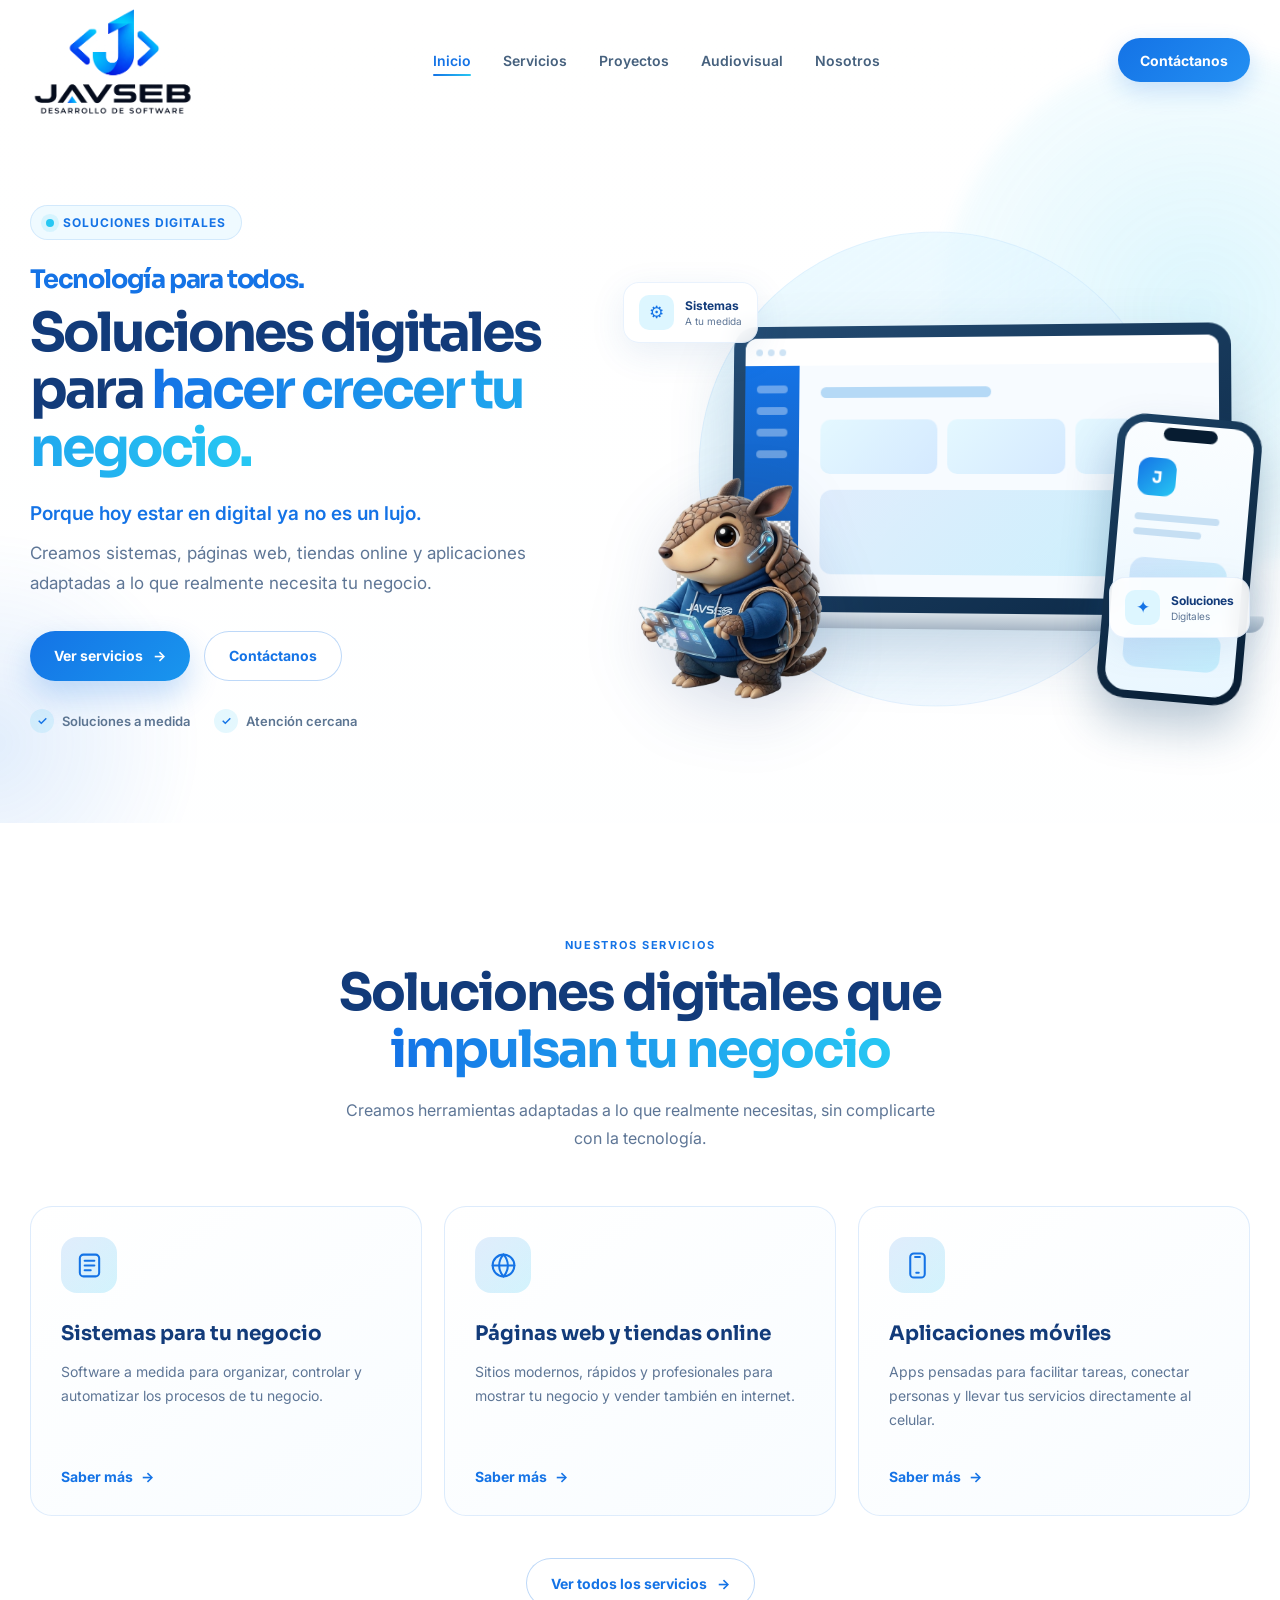
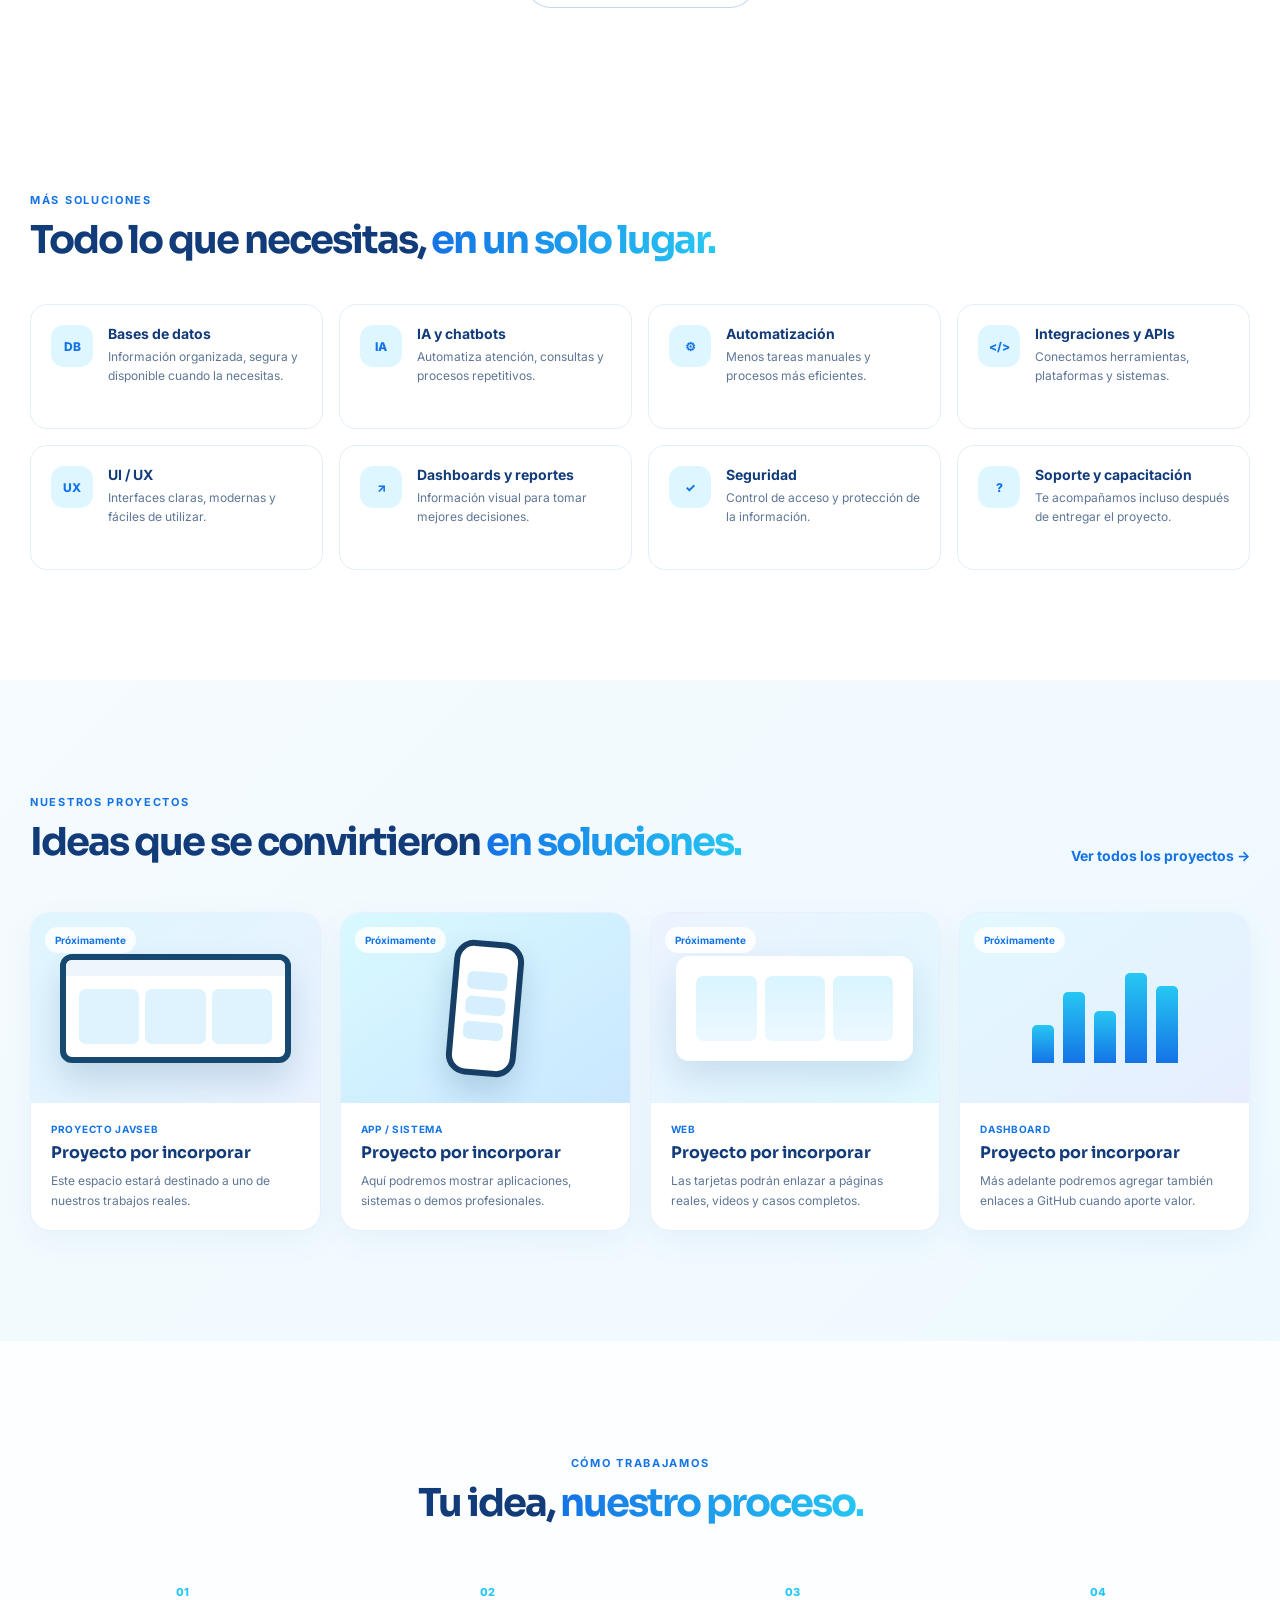
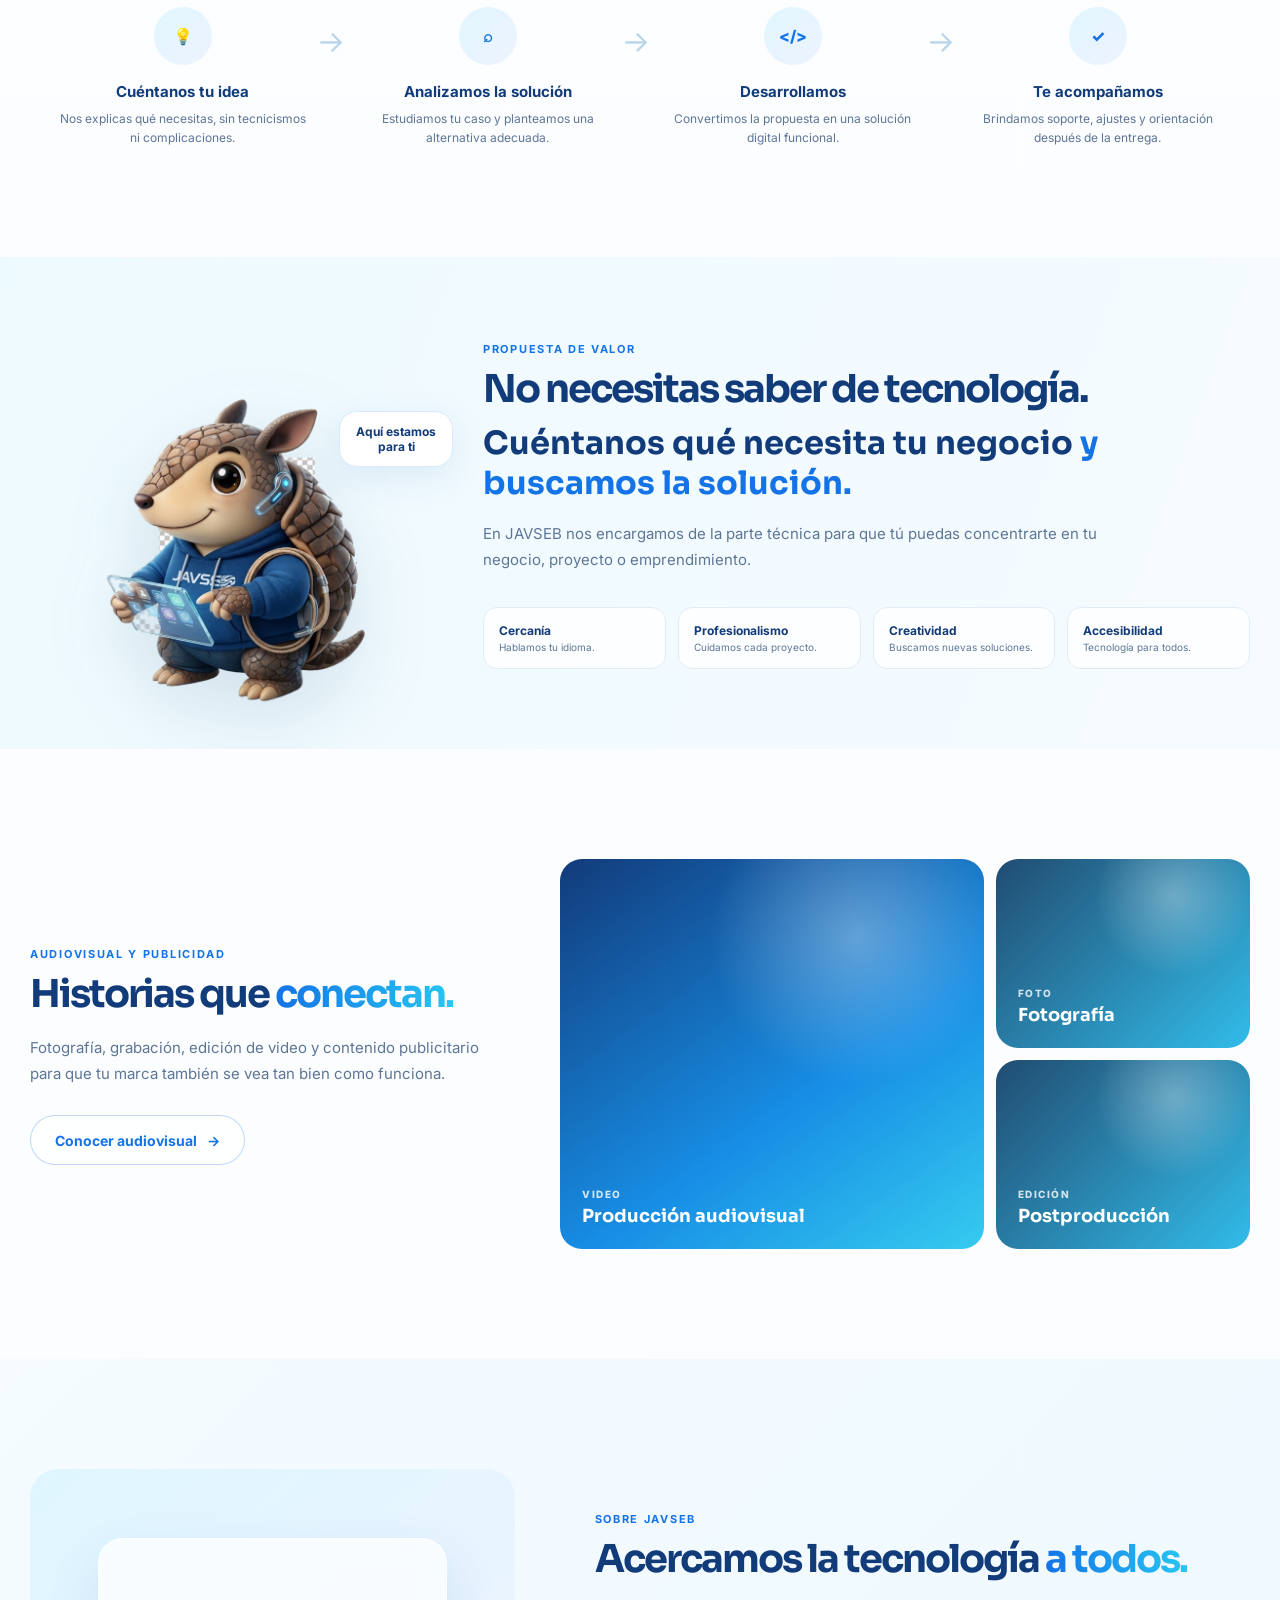
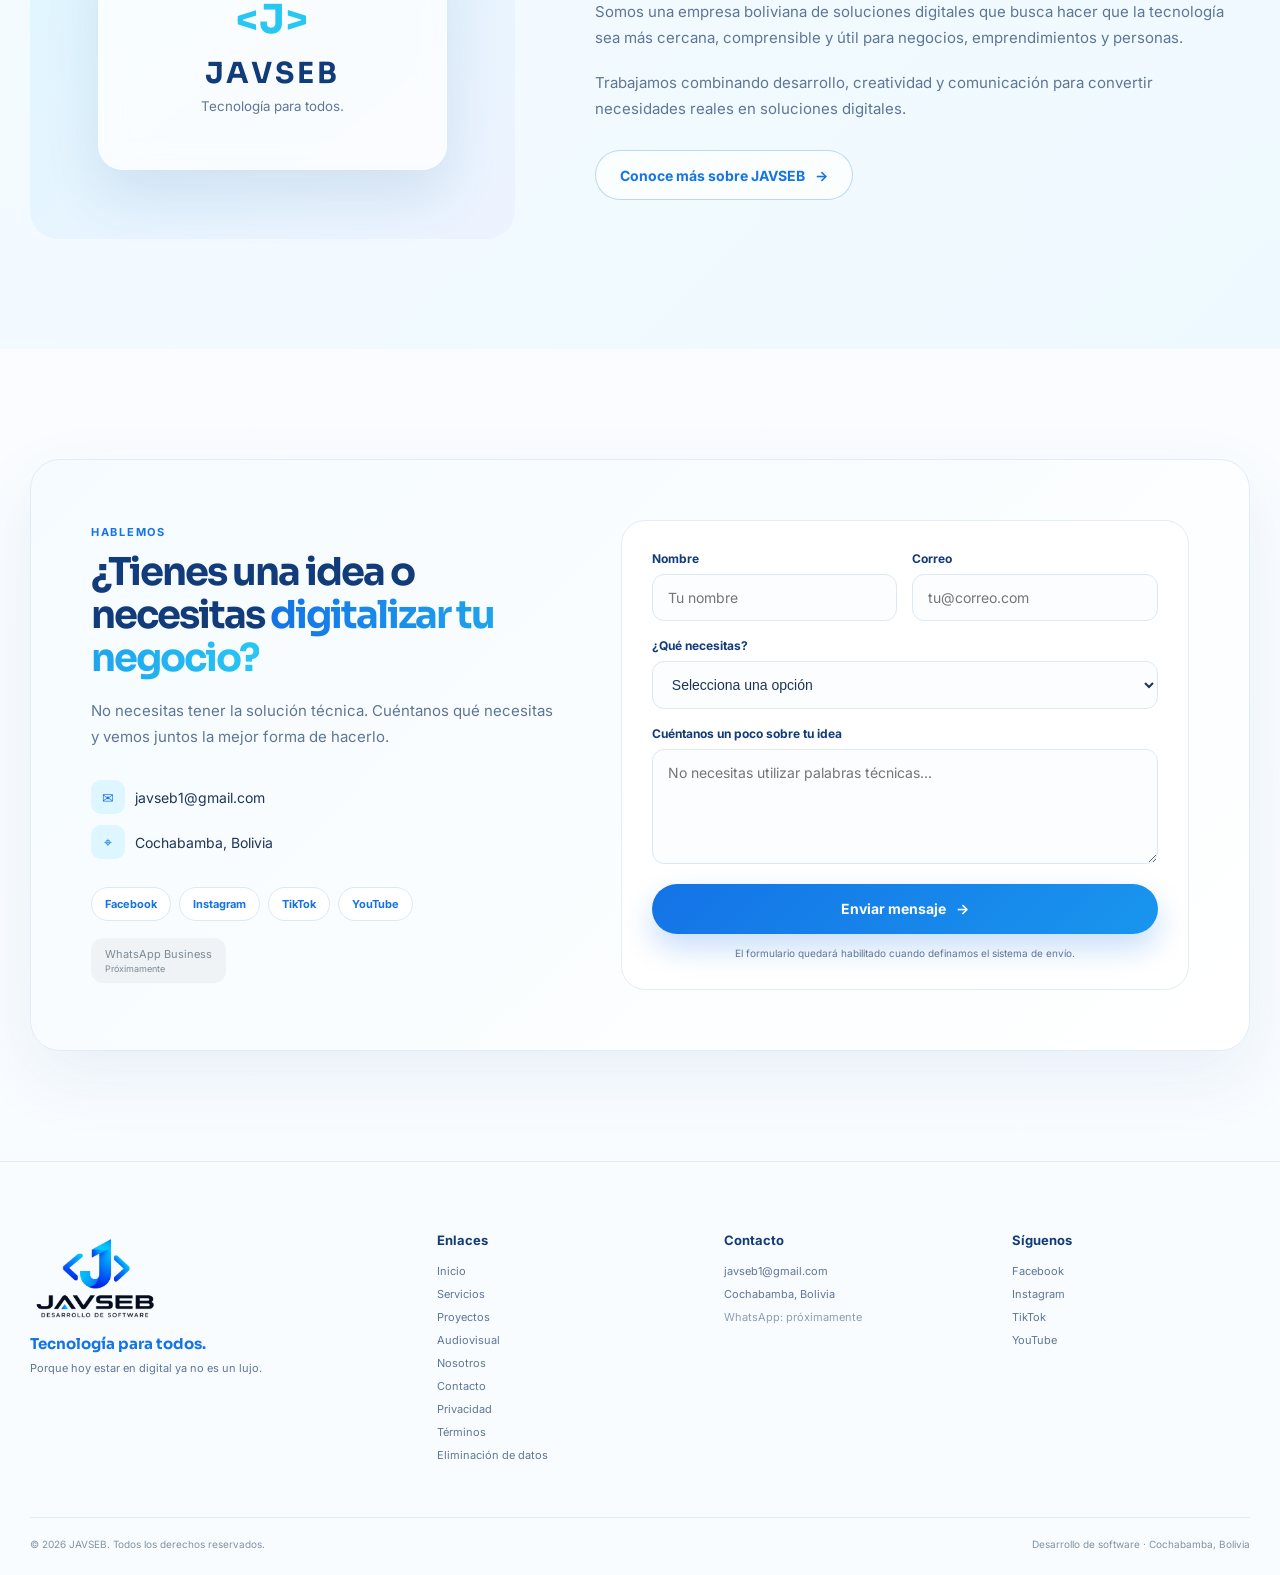
==== index.html @ 758a0922 "Preparar web oficial de JAVSEB para Netlify" ====
<!DOCTYPE html>
<html lang="es">

<head>
  <meta charset="UTF-8">

  <meta
    name="viewport"
    content="width=device-width, initial-scale=1.0"
  >

  <meta
    name="description"
    content="JAVSEB crea sistemas, páginas web, tiendas online y aplicaciones móviles para negocios, emprendimientos y personas."
  >

  <title>JAVSEB | Tecnología para todos</title>

  <!-- Google Fonts -->
  <link rel="preconnect" href="https://fonts.googleapis.com">

  <link
    rel="preconnect"
    href="https://fonts.gstatic.com"
    crossorigin
  >

  <link
    href="https://fonts.googleapis.com/css2?family=Inter:wght@400;500;600;700&family=Sora:wght@500;600;700&display=swap"
    rel="stylesheet"
  >

  <!-- CSS -->
  <link
    rel="stylesheet"
    href="assets/css/styles.css"
  >

  <link
    rel="stylesheet"
    href="assets/css/responsive.css"
  >
</head>


<body>

  <!-- ========================================
       HEADER
  ========================================= -->
  <header
    class="header"
    id="header"
  >

    <div class="container header__content">

      <!-- LOGO -->
      
        <a
        href="/"
        class="logo"
        aria-label="JAVSEB - Inicio"
      >

        <img
          src="assets/img/logo/logo-javseb-oficial.png"
          alt="Logo oficial de JAVSEB"
          class="logo__image"
        >

      </a>


      <!-- NAVEGACIÓN -->
      <nav
        class="nav"
        id="nav"
      >

        
          <a
          href="/"
          class="nav__link active"
        >
          Inicio
        </a>

        
          <a
          href="servicios/"
          class="nav__link"
        >
          Servicios
        </a>

        
          <a
          href="proyectos/"
          class="nav__link"
        >
          Proyectos
        </a>

        
          <a
          href="audiovisual/"
          class="nav__link"
        >
          Audiovisual
        </a>

        
          <a
          href="nosotros/"
          class="nav__link"
        >
          Nosotros
        </a>

        
          <a
          href="contacto/"
          class="nav__link nav__link--mobile-contact"
        >
          Contacto
        </a>

      </nav>


      <!-- ACCIONES HEADER -->
      <div class="header__actions">

        
          <a
          href="contacto/"
          class="button button--small header__contact"
        >
          Contáctanos
        </a>

        <button
          class="menu-toggle"
          id="menuToggle"
          aria-label="Abrir menú"
          aria-expanded="false"
        >
          <span></span>
          <span></span>
          <span></span>
        </button>

      </div>

    </div>

  </header>


  <!-- ========================================
       CONTENIDO PRINCIPAL
  ========================================= -->
  <main>


    <!-- ========================================
         HERO
    ========================================= -->
    <section class="hero">

      <!-- Decoraciones -->
      <div class="hero__blur hero__blur--one"></div>
      <div class="hero__blur hero__blur--two"></div>


      <div class="container hero__content">


        <!-- ========================================
             HERO - TEXTO
        ========================================= -->
        <div class="hero__info">

          <div class="hero__tag">

            <span class="hero__tag-dot"></span>

            SOLUCIONES DIGITALES

          </div>


          <h1 class="hero__title">

            <span class="hero__brand-message">
              Tecnología para todos.
            </span>

            Soluciones digitales para

            <span class="text-gradient">
              hacer crecer tu negocio.
            </span>

          </h1>


          <p class="hero__subtitle">
            Porque hoy estar en digital ya no es un lujo.
          </p>


          <p class="hero__description">
            Creamos sistemas, páginas web, tiendas online y aplicaciones
            adaptadas a lo que realmente necesita tu negocio.
          </p>


          <!-- BOTONES -->
          <div class="hero__buttons">

            
              <a
              href="servicios/"
              class="button button--primary"
            >
              Ver servicios
              <span aria-hidden="true">→</span>
            </a>

            
              <a
              href="contacto/"
              class="button button--secondary"
            >
              Contáctanos
            </a>

          </div>


          <!-- MINI BENEFICIOS -->
          <div class="hero__mini-info">

            <div class="mini-info">

              <span class="mini-info__icon">
                ✓
              </span>

              Soluciones a medida

            </div>


            <div class="mini-info">

              <span class="mini-info__icon">
                ✓
              </span>

              Atención cercana

            </div>

          </div>

        </div>


        <!-- ========================================
             HERO - VISUAL
        ========================================= -->
        <div class="hero__visual">


          <!-- CÍRCULO DECORATIVO -->
          <div class="hero__visual-circle"></div>


          <!-- ========================================
               LAPTOP
          ========================================= -->
          <div class="device device--laptop">

            <div class="device__screen">

              <div class="fake-browser">


                <div class="fake-browser__top">
                  <span></span>
                  <span></span>
                  <span></span>
                </div>


                <div class="fake-dashboard">


                  <!-- SIDEBAR -->
                  <div class="fake-dashboard__sidebar">
                    <div></div>
                    <div></div>
                    <div></div>
                    <div></div>
                  </div>


                  <!-- CONTENIDO -->
                  <div class="fake-dashboard__main">

                    <div class="fake-dashboard__heading"></div>


                    <div class="fake-dashboard__cards">

                      <div></div>
                      <div></div>
                      <div></div>

                    </div>


                    <div class="fake-dashboard__chart"></div>

                  </div>

                </div>

              </div>

            </div>

          </div>


          <!-- ========================================
               TELÉFONO
          ========================================= -->
          <div class="device device--phone">

            <div class="phone__notch"></div>


            <div class="phone__content">

              <div class="phone__logo">
                J
              </div>


              <div class="phone__line phone__line--large"></div>

              <div class="phone__line"></div>


              <div class="phone__card"></div>

              <div class="phone__card phone__card--small"></div>

            </div>

          </div>


          <!-- ========================================
               KIRU
          ========================================= -->
          <div class="kiru-hero">

            <img
              src="assets/img/kiru/kiru-hero.png"
              alt="Kiru, mascota tecnológica de JAVSEB"
              class="kiru-hero__img"
            >

          </div>


          <!-- ========================================
               TARJETA FLOTANTE 1
          ========================================= -->
          <div class="floating-card floating-card--one">

            <span class="floating-card__icon">
              ⚙
            </span>

            <div>

              <strong>
                Sistemas
              </strong>

              <small>
                A tu medida
              </small>

            </div>

          </div>


          <!-- ========================================
               TARJETA FLOTANTE 2
          ========================================= -->
          <div class="floating-card floating-card--two">

            <span class="floating-card__icon">
              ✦
            </span>

            <div>

              <strong>
                Soluciones
              </strong>

              <small>
                Digitales
              </small>

            </div>

          </div>


        </div>

      </div>

    </section>
<!-- ========================================
     SERVICIOS PRINCIPALES
========================================= -->
<section class="main-services section reveal" id="servicios">

  <div class="container">

    <div class="section-heading section-heading--center">

      <span class="section-tag">
        NUESTROS SERVICIOS
      </span>

      <h2 class="section-title">
        Soluciones digitales que
        <span class="text-gradient">impulsan tu negocio</span>
      </h2>

      <p class="section-description">
        Creamos herramientas adaptadas a lo que realmente necesitas,
        sin complicarte con la tecnología.
      </p>

    </div>


    <div class="main-services__grid">

      <!-- SISTEMAS -->
      <article class="service-card">

        <div class="service-card__icon">
          <svg viewBox="0 0 24 24" aria-hidden="true">
            <rect x="4" y="3" width="16" height="18" rx="3"></rect>
            <path d="M8 8h8"></path>
            <path d="M8 12h8"></path>
            <path d="M8 16h5"></path>
          </svg>
        </div>

        <h3>Sistemas para tu negocio</h3>

        <p>
          Software a medida para organizar, controlar y automatizar
          los procesos de tu negocio.
        </p>

        <a href="servicios/" class="service-card__link">
          Saber más
          <span>→</span>
        </a>

      </article>


      <!-- WEB -->
      <article class="service-card">

        <div class="service-card__icon">
          <svg viewBox="0 0 24 24" aria-hidden="true">
            <circle cx="12" cy="12" r="9"></circle>
            <path d="M3 12h18"></path>
            <path d="M12 3c2.4 2.6 3.6 5.6 3.6 9s-1.2 6.4-3.6 9"></path>
            <path d="M12 3c-2.4 2.6-3.6 5.6-3.6 9s1.2 6.4 3.6 9"></path>
          </svg>
        </div>

        <h3>Páginas web y tiendas online</h3>

        <p>
          Sitios modernos, rápidos y profesionales para mostrar tu
          negocio y vender también en internet.
        </p>

        <a href="servicios/" class="service-card__link">
          Saber más
          <span>→</span>
        </a>

      </article>


      <!-- APPS -->
      <article class="service-card">

        <div class="service-card__icon">
          <svg viewBox="0 0 24 24" aria-hidden="true">
            <rect x="6" y="2" width="12" height="20" rx="3"></rect>
            <path d="M10 5h4"></path>
            <path d="M11 18h2"></path>
          </svg>
        </div>

        <h3>Aplicaciones móviles</h3>

        <p>
          Apps pensadas para facilitar tareas, conectar personas y
          llevar tus servicios directamente al celular.
        </p>

        <a href="servicios/" class="service-card__link">
          Saber más
          <span>→</span>
        </a>

      </article>

    </div>


    <div class="section-action">
      <a href="servicios/" class="button button--secondary">
        Ver todos los servicios
        <span>→</span>
      </a>
    </div>

  </div>

</section>



<!-- ========================================
     SERVICIOS COMPLEMENTARIOS
========================================= -->
<section class="extra-services section reveal">

  <div class="container">

    <div class="section-heading">

      <span class="section-tag">
        MÁS SOLUCIONES
      </span>

      <h2 class="section-title section-title--medium">
        Todo lo que necesitas,
        <span class="text-gradient">en un solo lugar.</span>
      </h2>

    </div>


    <div class="extra-services__grid">

      <article class="mini-service">
        <span class="mini-service__icon">DB</span>
        <div>
          <h3>Bases de datos</h3>
          <p>Información organizada, segura y disponible cuando la necesitas.</p>
        </div>
      </article>

      <article class="mini-service">
        <span class="mini-service__icon">IA</span>
        <div>
          <h3>IA y chatbots</h3>
          <p>Automatiza atención, consultas y procesos repetitivos.</p>
        </div>
      </article>

      <article class="mini-service">
        <span class="mini-service__icon">⚙</span>
        <div>
          <h3>Automatización</h3>
          <p>Menos tareas manuales y procesos más eficientes.</p>
        </div>
      </article>

      <article class="mini-service">
        <span class="mini-service__icon">&lt;/&gt;</span>
        <div>
          <h3>Integraciones y APIs</h3>
          <p>Conectamos herramientas, plataformas y sistemas.</p>
        </div>
      </article>

      <article class="mini-service">
        <span class="mini-service__icon">UX</span>
        <div>
          <h3>UI / UX</h3>
          <p>Interfaces claras, modernas y fáciles de utilizar.</p>
        </div>
      </article>

      <article class="mini-service">
        <span class="mini-service__icon">↗</span>
        <div>
          <h3>Dashboards y reportes</h3>
          <p>Información visual para tomar mejores decisiones.</p>
        </div>
      </article>

      <article class="mini-service">
        <span class="mini-service__icon">✓</span>
        <div>
          <h3>Seguridad</h3>
          <p>Control de acceso y protección de la información.</p>
        </div>
      </article>

      <article class="mini-service">
        <span class="mini-service__icon">?</span>
        <div>
          <h3>Soporte y capacitación</h3>
          <p>Te acompañamos incluso después de entregar el proyecto.</p>
        </div>
      </article>

    </div>

  </div>

</section>



<!-- ========================================
     PROYECTOS
========================================= -->
<section class="projects-preview section section--soft reveal">

  <div class="container">

    <div class="section-heading-row">

      <div class="section-heading">
        <span class="section-tag">NUESTROS PROYECTOS</span>

        <h2 class="section-title section-title--medium">
          Ideas que se convirtieron
          <span class="text-gradient">en soluciones.</span>
        </h2>
      </div>

      <a href="proyectos/" class="section-text-link">
        Ver todos los proyectos →
      </a>

    </div>


    <div class="projects-preview__grid">

      <!-- PROYECTO 1 -->
      <article class="project-card project-card--pending">

        <div class="project-card__visual">

          <div class="project-mockup">
            <div class="project-mockup__top"></div>
            <div class="project-mockup__content">
              <div></div>
              <div></div>
              <div></div>
            </div>
          </div>

          <span class="project-card__status">
            Próximamente
          </span>

        </div>

        <div class="project-card__body">

          <span class="project-card__category">
            Proyecto JAVSEB
          </span>

          <h3>Proyecto por incorporar</h3>

          <p>
            Este espacio estará destinado a uno de nuestros trabajos reales.
          </p>

        </div>

      </article>


      <!-- PROYECTO 2 -->
      <article class="project-card project-card--pending">

        <div class="project-card__visual project-card__visual--two">

          <div class="project-phone">
            <div></div>
            <div></div>
            <div></div>
          </div>

          <span class="project-card__status">
            Próximamente
          </span>

        </div>

        <div class="project-card__body">

          <span class="project-card__category">
            App / Sistema
          </span>

          <h3>Proyecto por incorporar</h3>

          <p>
            Aquí podremos mostrar aplicaciones, sistemas o demos profesionales.
          </p>

        </div>

      </article>


      <!-- PROYECTO 3 -->
      <article class="project-card project-card--pending">

        <div class="project-card__visual project-card__visual--three">

          <div class="project-window">
            <span></span>
            <span></span>
            <span></span>
          </div>

          <span class="project-card__status">
            Próximamente
          </span>

        </div>

        <div class="project-card__body">

          <span class="project-card__category">
            Web
          </span>

          <h3>Proyecto por incorporar</h3>

          <p>
            Las tarjetas podrán enlazar a páginas reales, videos y casos completos.
          </p>

        </div>

      </article>


      <!-- PROYECTO 4 -->
      <article class="project-card project-card--pending">

        <div class="project-card__visual project-card__visual--four">

          <div class="project-chart">
            <span style="height: 35%"></span>
            <span style="height: 65%"></span>
            <span style="height: 48%"></span>
            <span style="height: 82%"></span>
            <span style="height: 70%"></span>
          </div>

          <span class="project-card__status">
            Próximamente
          </span>

        </div>

        <div class="project-card__body">

          <span class="project-card__category">
            Dashboard
          </span>

          <h3>Proyecto por incorporar</h3>

          <p>
            Más adelante podremos agregar también enlaces a GitHub cuando aporte valor.
          </p>

        </div>

      </article>

    </div>

  </div>

</section>



<!-- ========================================
     CÓMO TRABAJAMOS
========================================= -->
<section class="process section reveal">

  <div class="container">

    <div class="section-heading section-heading--center">

      <span class="section-tag">
        CÓMO TRABAJAMOS
      </span>

      <h2 class="section-title section-title--medium">
        Tu idea,
        <span class="text-gradient">nuestro proceso.</span>
      </h2>

    </div>


    <div class="process__grid">

      <article class="process-step">

        <div class="process-step__number">01</div>
        <div class="process-step__icon">💡</div>

        <h3>Cuéntanos tu idea</h3>

        <p>
          Nos explicas qué necesitas, sin tecnicismos ni complicaciones.
        </p>

      </article>


      <article class="process-step">

        <div class="process-step__number">02</div>
        <div class="process-step__icon">⌕</div>

        <h3>Analizamos la solución</h3>

        <p>
          Estudiamos tu caso y planteamos una alternativa adecuada.
        </p>

      </article>


      <article class="process-step">

        <div class="process-step__number">03</div>
        <div class="process-step__icon">&lt;/&gt;</div>

        <h3>Desarrollamos</h3>

        <p>
          Convertimos la propuesta en una solución digital funcional.
        </p>

      </article>


      <article class="process-step">

        <div class="process-step__number">04</div>
        <div class="process-step__icon">✓</div>

        <h3>Te acompañamos</h3>

        <p>
          Brindamos soporte, ajustes y orientación después de la entrega.
        </p>

      </article>

    </div>

  </div>

</section>



<!-- ========================================
     PROPUESTA DE VALOR
========================================= -->
<section class="value-section reveal">

  <div class="container value-section__content">

    <div class="value-section__kiru">

      <div class="value-section__bubble">
        Aquí estamos<br>para ti
      </div>

      <img
        src="assets/img/kiru/kiru-hero.png"
        alt="Kiru, mascota de JAVSEB"
      >

    </div>


    <div class="value-section__info">

      <span class="section-tag">
        PROPUESTA DE VALOR
      </span>

      <h2 class="section-title section-title--medium">
        No necesitas saber de tecnología.
      </h2>

      <h3>
        Cuéntanos qué necesita tu negocio
        <span>y buscamos la solución.</span>
      </h3>

      <p>
        En JAVSEB nos encargamos de la parte técnica para que tú puedas
        concentrarte en tu negocio, proyecto o emprendimiento.
      </p>


      <div class="value-points">

        <div>
          <strong>Cercanía</strong>
          <span>Hablamos tu idioma.</span>
        </div>

        <div>
          <strong>Profesionalismo</strong>
          <span>Cuidamos cada proyecto.</span>
        </div>

        <div>
          <strong>Creatividad</strong>
          <span>Buscamos nuevas soluciones.</span>
        </div>

        <div>
          <strong>Accesibilidad</strong>
          <span>Tecnología para todos.</span>
        </div>

      </div>

    </div>

  </div>

</section>



<!-- ========================================
     AUDIOVISUAL
========================================= -->
<section class="audiovisual-preview section reveal">

  <div class="container audiovisual-preview__content">

    <div class="audiovisual-preview__info">

      <span class="section-tag">
        AUDIOVISUAL Y PUBLICIDAD
      </span>

      <h2 class="section-title section-title--medium">
        Historias que
        <span class="text-gradient">conectan.</span>
      </h2>

      <p>
        Fotografía, grabación, edición de video y contenido publicitario
        para que tu marca también se vea tan bien como funciona.
      </p>

      
        <a
        href="audiovisual/"
        class="button button--secondary"
      >
        Conocer audiovisual
        <span>→</span>
      </a>

    </div>


    <!-- Se reemplaza después con fotos/videos reales -->
    <div class="audiovisual-gallery">

      <div class="media-placeholder media-placeholder--main">
        <span>VIDEO</span>
        <strong>Producción audiovisual</strong>
      </div>

      <div class="media-placeholder">
        <span>FOTO</span>
        <strong>Fotografía</strong>
      </div>

      <div class="media-placeholder">
        <span>EDICIÓN</span>
        <strong>Postproducción</strong>
      </div>

    </div>

  </div>

</section>



<!-- ========================================
     NOSOTROS
========================================= -->
<section class="about-preview section section--soft reveal">

  <div class="container about-preview__content">

    <!-- Visual provisional -->
    <div class="about-preview__visual">

      <div class="about-brand-card">

        <span>&lt;J&gt;</span>

        <strong>JAVSEB</strong>

        <small>
          Tecnología para todos.
        </small>

      </div>

    </div>


    <div class="about-preview__info">

      <span class="section-tag">
        SOBRE JAVSEB
      </span>

      <h2 class="section-title section-title--medium">
        Acercamos la tecnología
        <span class="text-gradient">a todos.</span>
      </h2>

      <p>
        Somos una empresa boliviana de soluciones digitales que busca
        hacer que la tecnología sea más cercana, comprensible y útil
        para negocios, emprendimientos y personas.
      </p>

      <p>
        Trabajamos combinando desarrollo, creatividad y comunicación
        para convertir necesidades reales en soluciones digitales.
      </p>

      
        <a
        href="nosotros/"
        class="button button--secondary"
      >
        Conoce más sobre JAVSEB
        <span>→</span>
      </a>

    </div>

  </div>

</section>



<!-- ========================================
     CONTACTO
========================================= -->
<section class="contact-preview section reveal" id="contacto">

  <div class="container">

    <div class="contact-preview__box">

      <div class="contact-preview__info">

        <span class="section-tag">
          HABLEMOS
        </span>

        <h2 class="section-title section-title--medium">
          ¿Tienes una idea o necesitas
          <span class="text-gradient">digitalizar tu negocio?</span>
        </h2>

        <p>
          No necesitas tener la solución técnica. Cuéntanos qué necesitas
          y vemos juntos la mejor forma de hacerlo.
        </p>


        <div class="contact-data">

          <a href="mailto:javseb1@gmail.com">
            <span>✉</span>
            javseb1@gmail.com
          </a>

          <div>
            <span>⌖</span>
            Cochabamba, Bolivia
          </div>

        </div>


        <div class="social-links">

          
            <a
            href="https://www.facebook.com/javsebsoftware/"
            target="_blank"
            rel="noopener noreferrer"
          >
            Facebook
          </a>

          
            <a
            href="https://www.instagram.com/javseb_/?hl=es"
            target="_blank"
            rel="noopener noreferrer"
          >
            Instagram
          </a>

          
            <a
            href="https://www.tiktok.com/@javsebsoftware"
            target="_blank"
            rel="noopener noreferrer"
          >
            TikTok
          </a>

          
            <a
            href="https://www.youtube.com/@JavSeb"
            target="_blank"
            rel="noopener noreferrer"
          >
            YouTube
          </a>

        </div>


        <div class="whatsapp-pending">

          <span>WhatsApp Business</span>

          <small>
            Próximamente
          </small>

        </div>

      </div>


      <!-- FORMULARIO PREPARADO -->
      <form
        class="contact-form"
        id="contactForm"
      >

        <div class="contact-form__row">

          <label>
            Nombre

            <input
              type="text"
              name="nombre"
              placeholder="Tu nombre"
              required
            >
          </label>

          <label>
            Correo

            <input
              type="email"
              name="correo"
              placeholder="tu@correo.com"
              required
            >
          </label>

        </div>


        <label>
          ¿Qué necesitas?

          <select name="servicio">

            <option value="">
              Selecciona una opción
            </option>

            <option value="sistema">
              Sistema personalizado
            </option>

            <option value="web">
              Página web / tienda online
            </option>

            <option value="app">
              Aplicación móvil
            </option>

            <option value="audiovisual">
              Audiovisual / publicidad
            </option>

            <option value="otro">
              Otro
            </option>

          </select>

        </label>


        <label>
          Cuéntanos un poco sobre tu idea

          <textarea
            name="mensaje"
            rows="5"
            placeholder="No necesitas utilizar palabras técnicas..."
            required
          ></textarea>

        </label>


        <button
          type="submit"
          class="button button--primary contact-form__button"
        >
          Enviar mensaje
          <span>→</span>
        </button>


        <p class="contact-form__status" id="formStatus">
          El formulario quedará habilitado cuando definamos el sistema de envío.
        </p>

      </form>

    </div>

  </div>

</section>
  </main>
  <!-- ========================================
     FOOTER
========================================= -->
<footer class="footer">

  <div class="container footer__grid">


    <!-- MARCA -->
    <div class="footer__brand">

      <a href="/" class="footer__logo">

        <img
          src="assets/img/logo/logo-javseb-oficial.png"
          alt="JAVSEB"
        >

      </a>

      <p>
        Tecnología para todos.
      </p>

      <span>
        Porque hoy estar en digital ya no es un lujo.
      </span>

    </div>


    <!-- ENLACES -->
    <div class="footer__column">

      <h3>Enlaces</h3>

      <a href="/">Inicio</a>
      <a href="servicios/">Servicios</a>
      <a href="proyectos/">Proyectos</a>
      <a href="audiovisual/">Audiovisual</a>
      <a href="nosotros/">Nosotros</a>
      <a href="contacto/">Contacto</a>

      <a href="privacidad/">Privacidad</a>
      <a href="terminos/">Términos</a>
      <a href="eliminacion-datos/">Eliminación de datos</a>

    </div>


    <!-- CONTACTO -->
    <div class="footer__column">

      <h3>Contacto</h3>

      <a href="mailto:javseb1@gmail.com">
        javseb1@gmail.com
      </a>

      <span>
        Cochabamba, Bolivia
      </span>

      <span class="footer__pending">
        WhatsApp: próximamente
      </span>

    </div>


    <!-- REDES -->
    <div class="footer__column">

      <h3>Síguenos</h3>

      
        <a
        href="https://www.facebook.com/javsebsoftware/"
        target="_blank"
        rel="noopener noreferrer"
      >
        Facebook
      </a>

      
        <a
        href="https://www.instagram.com/javseb_/?hl=es"
        target="_blank"
        rel="noopener noreferrer"
      >
        Instagram
      </a>

      
        <a
        href="https://www.tiktok.com/@javsebsoftware"
        target="_blank"
        rel="noopener noreferrer"
      >
        TikTok
      </a>

      
        <a
        href="https://www.youtube.com/@JavSeb"
        target="_blank"
        rel="noopener noreferrer"
      >
        YouTube
      </a>

    </div>

  </div>


  <div class="container footer__bottom">

    <p>
      © <span id="currentYear"></span> JAVSEB.
      Todos los derechos reservados.
    </p>

    <span>
      Desarrollo de software · Cochabamba, Bolivia
    </span>

  </div>

</footer>


  <script src="assets/js/main.js"></script>
<script src="assets/js/animations.js"></script>
</body>

</html>
---- assets/css/styles.css ----
/* ========================================
   VARIABLES
======================================== */

:root {
  --primary: #1473e6;
  --primary-dark: #123b7a;
  --cyan: #27c7f3;

  --cyan-light: #ddf6ff;

  --background: #ffffff;
  --background-soft: #f4faff;

  --text: #1e3557;
  --text-soft: #5e7696;

  --border: #dcebfA;

  --shadow:
    0 20px 60px rgba(34, 104, 178, 0.12);

  --shadow-soft:
    0 10px 35px rgba(35, 102, 170, 0.10);

  --radius-small: 14px;
  --radius-medium: 24px;
  --radius-large: 38px;

  --container: 1220px;
}


/* ========================================
   RESET
======================================== */

* {
  margin: 0;
  padding: 0;
  box-sizing: border-box;
}

html {
  scroll-behavior: smooth;
}

body {
  min-height: 100vh;

  background:
    linear-gradient(
      180deg,
      #ffffff 0%,
      #f9fcff 100%
    );

  color: var(--text);

  font-family:
    "Inter",
    Arial,
    sans-serif;

  overflow-x: hidden;
}

img {
  display: block;
  max-width: 100%;
}

a {
  color: inherit;
  text-decoration: none;
}

button,
input,
textarea {
  font-family: inherit;
}

button {
  border: none;
}


/* ========================================
   GENERAL
======================================== */

.container {
  width: min(
    calc(100% - 48px),
    var(--container)
  );

  margin-inline: auto;
}


/* ========================================
   HEADER
======================================== */

.header {
  position: fixed;

  top: 0;
  left: 0;

  width: 100%;

  z-index: 1000;

  transition:
    background 0.3s ease,
    box-shadow 0.3s ease,
    backdrop-filter 0.3s ease;
}

.header.scrolled {
  background:
    rgba(255, 255, 255, 0.88);

  backdrop-filter: blur(16px);

  -webkit-backdrop-filter:
    blur(16px);

  box-shadow:
    0 6px 30px rgba(20, 74, 135, 0.07);
}

.header__content {
  height: 120px;

  display: flex;
  align-items: center;
  justify-content: space-between;

  gap: 32px;
}


/* LOGO */

.logo {
  position: relative;

  z-index: 1100;

  display: flex;
  align-items: center;
}

.logo__text {
  font-family:
    "Sora",
    sans-serif;

  font-size: 28px;
  font-weight: 700;

  letter-spacing: -1.5px;

  color: var(--primary-dark);
}

.logo__text span {
  color: var(--cyan);
}

.logo__image {
  height: 120px;
  width: auto;
  display: block;
  object-fit: contain;
}


/* NAVEGACIÓN */

.nav {
  display: flex;
  align-items: center;

  gap: 32px;
}

.nav__link {
  position: relative;

  padding: 10px 0;

  color: #46617e;

  font-size: 14px;
  font-weight: 600;

  transition:
    color 0.25s ease;
}

.nav__link::after {
  content: "";

  position: absolute;

  bottom: 3px;
  left: 0;

  width: 0;
  height: 2px;

  border-radius: 10px;

  background:
    linear-gradient(
      90deg,
      var(--primary),
      var(--cyan)
    );

  transition:
    width 0.25s ease;
}

.nav__link:hover,
.nav__link.active {
  color: var(--primary);
}

.nav__link:hover::after,
.nav__link.active::after {
  width: 100%;
}

.nav__link--mobile-contact {
  display: none;
}


/* HEADER ACTIONS */

.header__actions {
  display: flex;
  align-items: center;

  gap: 14px;
}


/* ========================================
   BUTTONS
======================================== */

.button {
  min-height: 50px;

  display: inline-flex;
  align-items: center;
  justify-content: center;

  gap: 10px;

  padding: 0 24px;

  border-radius: 999px;

  font-weight: 700;
  font-size: 14px;

  transition:
    transform 0.25s ease,
    box-shadow 0.25s ease,
    background 0.25s ease;
}

.button:hover {
  transform: translateY(-2px);
}

.button--small {
  min-height: 44px;

  padding-inline: 22px;

  color: white;

  background:
    linear-gradient(
      135deg,
      var(--primary),
      #238ff2
    );

  box-shadow:
    0 9px 24px rgba(20, 115, 230, 0.20);
}

.button--primary {
  color: white;

  background:
    linear-gradient(
      135deg,
      var(--primary),
      #1996ee
    );

  box-shadow:
    0 14px 30px rgba(20, 115, 230, 0.24);
}

.button--primary:hover,
.button--small:hover {
  box-shadow:
    0 16px 36px rgba(20, 115, 230, 0.30);
}

.button--secondary {
  color: var(--primary);

  border:
    1px solid rgba(20, 115, 230, 0.28);

  background:
    rgba(255, 255, 255, 0.70);
}

.button--secondary:hover {
  background:
    #ffffff;

  box-shadow: var(--shadow-soft);
}


/* ========================================
   MOBILE MENU BUTTON
======================================== */

.menu-toggle {
  width: 44px;
  height: 44px;

  display: none;

  align-items: center;
  justify-content: center;

  flex-direction: column;

  gap: 5px;

  border-radius: 50%;

  background:
    rgba(20, 115, 230, 0.08);

  cursor: pointer;

  position: relative;

  z-index: 1100;
}

.menu-toggle span {
  width: 20px;
  height: 2px;

  border-radius: 4px;

  background: var(--primary-dark);

  transition:
    transform 0.3s ease,
    opacity 0.3s ease;
}

.menu-toggle.active span:nth-child(1) {
  transform:
    translateY(7px)
    rotate(45deg);
}

.menu-toggle.active span:nth-child(2) {
  opacity: 0;
}

.menu-toggle.active span:nth-child(3) {
  transform:
    translateY(-7px)
    rotate(-45deg);
}


/* ========================================
   HERO
======================================== */

.hero {
  position: relative;

  min-height: 760px;

  display: flex;
  align-items: center;

  padding:
    205px 0 90px;

  overflow: hidden;
}


/* DECORACIONES */

.hero__blur {
  position: absolute;

  border-radius: 50%;

  filter: blur(8px);

  pointer-events: none;
}

.hero__blur--one {
  width: 520px;
  height: 520px;

  right: -180px;
  top: 50px;

  background:
    radial-gradient(
      circle,
      rgba(39, 199, 243, 0.16),
      rgba(39, 199, 243, 0)
    );
}

.hero__blur--two {
  width: 420px;
  height: 420px;

  left: -220px;
  bottom: -130px;

  background:
    radial-gradient(
      circle,
      rgba(20, 115, 230, 0.12),
      transparent 70%
    );
}


/* CONTENIDO */

.hero__content {
  position: relative;

  z-index: 2;

  display: grid;

  grid-template-columns:
    minmax(0, 0.88fr)
    minmax(0, 1.12fr);

  align-items: center;

  gap: 50px;
}


/* TEXTO */

.hero__info {
  max-width: 630px;
}

.hero__tag {
  width: fit-content;

  display: flex;
  align-items: center;

  gap: 9px;

  margin-bottom: 24px;

  padding:
    9px 15px;

  border:
    1px solid rgba(20, 115, 230, 0.13);

  border-radius: 999px;

  background:
    rgba(225, 246, 255, 0.52);

  color: var(--primary);

  font-size: 12px;
  font-weight: 700;

  letter-spacing: 1px;
}

.hero__tag-dot {
  width: 8px;
  height: 8px;

  border-radius: 50%;

  background: var(--cyan);

  box-shadow:
    0 0 0 5px rgba(39, 199, 243, 0.12);
}

.hero__title {
  max-width: 690px;

  color: var(--primary-dark);

  font-family:
    "Sora",
    sans-serif;

  font-size:
    clamp(42px, 4.2vw, 64px);

  font-weight: 700;

  letter-spacing: -3px;

  line-height: 1.07;
}

.hero__brand-message {
  display: block;

  margin-bottom: 10px;

  color: var(--primary);

  font-size:
    clamp(23px, 2vw, 30px);

  line-height: 1.2;

  letter-spacing: -1.2px;
}

.text-gradient {
  color: transparent;

  background:
    linear-gradient(
      90deg,
      var(--primary),
      var(--cyan)
    );

  background-clip: text;
  -webkit-background-clip: text;
}

.hero__subtitle {
  margin-top: 25px;

  color: var(--primary);

  font-size: 19px;
  font-weight: 600;
}

.hero__description {
  max-width: 570px;

  margin-top: 14px;

  color: var(--text-soft);

  font-size: 17px;

  line-height: 1.75;
}

.hero__buttons {
  display: flex;
  align-items: center;

  flex-wrap: wrap;

  gap: 14px;

  margin-top: 32px;
}

.hero__mini-info {
  display: flex;
  flex-wrap: wrap;

  gap: 24px;

  margin-top: 28px;
}

.mini-info {
  display: flex;
  align-items: center;

  gap: 8px;

  color: #5c7592;

  font-size: 13px;
  font-weight: 600;
}

.mini-info__icon {
  width: 24px;
  height: 24px;

  display: flex;
  align-items: center;
  justify-content: center;

  border-radius: 50%;

  background:
    rgba(39, 199, 243, 0.12);

  color: var(--primary);

  font-size: 12px;
}


/* ========================================
   HERO VISUAL
======================================== */

.hero__visual {
  position: relative;

  min-height: 510px;
}

.hero__visual-circle {
  position: absolute;

  width: 475px;
  height: 475px;

  top: 50%;
  left: 52%;

  transform:
    translate(-50%, -50%);

  border-radius: 50%;

  background:
    linear-gradient(
      145deg,
      rgba(225, 247, 255, 0.72),
      rgba(224, 239, 255, 0.38)
    );

  border:
    1px solid rgba(20, 115, 230, 0.06);
}


/* LAPTOP */

.device--laptop {
  position: absolute;

  top: 110px;
  right: 22px;

  width: min(90%, 500px);

  padding:
    12px 12px 20px;

  border-radius: 22px 22px 15px 15px;

  background:
    linear-gradient(
      150deg,
      #244c73,
      #0b2744
    );

  box-shadow:
    0 30px 65px rgba(30, 80, 130, 0.23);

  transform:
    perspective(1000px)
    rotateY(-4deg)
    rotateX(2deg);
}

.device--laptop::after {
  content: "";

  position: absolute;

  left: -6%;
  bottom: -12px;

  width: 112%;
  height: 16px;

  border-radius:
    3px 3px 18px 18px;

  background:
    linear-gradient(
      180deg,
      #d7e0e7,
      #a7b6c5
    );
}

.device__screen {
  overflow: hidden;

  border-radius: 12px;

  background: #edf7ff;
}

.fake-browser {
  min-height: 260px;
}

.fake-browser__top {
  height: 28px;

  display: flex;
  align-items: center;

  gap: 5px;

  padding:
    0 11px;

  background: white;
}

.fake-browser__top span {
  width: 7px;
  height: 7px;

  border-radius: 50%;

  background: #cfe4f5;
}

.fake-dashboard {
  display: grid;

  grid-template-columns:
    56px 1fr;

  min-height: 232px;
}

.fake-dashboard__sidebar {
  padding:
    20px 12px;

  background:
    linear-gradient(
      180deg,
      #1473e6,
      #1656a7
    );
}

.fake-dashboard__sidebar div {
  height: 8px;

  margin-bottom: 14px;

  border-radius: 10px;

  background:
    rgba(255, 255, 255, 0.36);
}

.fake-dashboard__main {
  padding: 22px;

  background: #f7fbff;
}

.fake-dashboard__heading {
  width: 46%;
  height: 11px;

  margin-bottom: 22px;

  border-radius: 10px;

  background: #b5d9f6;
}

.fake-dashboard__cards {
  display: grid;

  grid-template-columns:
    repeat(3, 1fr);

  gap: 10px;
}

.fake-dashboard__cards div {
  height: 55px;

  border-radius: 10px;

  background:
    linear-gradient(
      135deg,
      #e4f8ff,
      #d4e9ff
    );
}

.fake-dashboard__chart {
  height: 85px;

  margin-top: 16px;

  border-radius: 12px;

  background:
    linear-gradient(
      135deg,
      rgba(20, 115, 230, 0.10),
      rgba(39, 199, 243, 0.22)
    );
}


/* PHONE */

.device--phone {
  position: absolute;

  z-index: 4;

  width: 145px;
  height: 285px;

  bottom: 22px;
  right: -2px;

  padding: 8px;

  border-radius: 28px;

  background:
    linear-gradient(
      145deg,
      #1c4265,
      #071c31
    );

  box-shadow:
    0 25px 45px rgba(19, 67, 110, 0.28);

  transform:
    rotate(5deg);
}

.phone__notch {
  position: absolute;

  top: 12px;
  left: 50%;

  width: 54px;
  height: 13px;

  transform:
    translateX(-50%);

  border-radius: 999px;

  background: #071c31;

  z-index: 5;
}

.phone__content {
  height: 100%;

  padding:
    35px 16px 16px;

  border-radius: 21px;

  background:
    linear-gradient(
      180deg,
      #fafdff,
      #eaf7ff
    );
}

.phone__logo {
  width: 38px;
  height: 38px;

  display: flex;
  align-items: center;
  justify-content: center;

  margin-bottom: 18px;

  border-radius: 12px;

  background:
    linear-gradient(
      135deg,
      var(--primary),
      var(--cyan)
    );

  color: white;

  font-family: "Sora";
  font-weight: 700;
}

.phone__line {
  width: 70%;
  height: 7px;

  margin-bottom: 8px;

  border-radius: 20px;

  background: #c6dff3;
}

.phone__line--large {
  width: 88%;
}

.phone__card {
  height: 60px;

  margin-top: 22px;

  border-radius: 14px;

  background:
    linear-gradient(
      140deg,
      rgba(20, 115, 230, 0.15),
      rgba(39, 199, 243, 0.20)
    );
}

.phone__card--small {
  height: 40px;

  margin-top: 10px;
}


/* ========================================
   KIRU HERO
======================================== */

.kiru-hero {
  position: absolute;

  z-index: 5;

  left: -4px;
  bottom: -10px;

  width: 285px;

  pointer-events: none;
}

.kiru-hero__img {
  width: 100%;
  height: auto;
  display: block;

  filter:
    drop-shadow(0 18px 32px rgba(18, 59, 122, 0.16));
}


/* ========================================
   FLOATING CARDS
======================================== */

.floating-card {
  position: absolute;

  z-index: 6;

  display: flex;
  align-items: center;

  gap: 11px;

  padding:
    12px 15px;

  border:
    1px solid rgba(20, 115, 230, 0.09);

  border-radius: 16px;

  background:
    rgba(255, 255, 255, 0.88);

  backdrop-filter: blur(10px);

  box-shadow: var(--shadow-soft);
}

.floating-card strong,
.floating-card small {
  display: block;
}

.floating-card strong {
  color: var(--primary-dark);

  font-size: 12px;
}

.floating-card small {
  margin-top: 2px;

  color: var(--text-soft);

  font-size: 10px;
}

.floating-card__icon {
  width: 35px;
  height: 35px;

  display: flex;
  align-items: center;
  justify-content: center;

  border-radius: 10px;

  background: var(--cyan-light);

  color: var(--primary);

  font-size: 17px;
}

.floating-card--one {
  top: 68px;
  left: 28px;
}

.floating-card--two {
  right: 0;
  bottom: 86px;
}
/* ========================================
   SECCIONES GENERALES
======================================== */

.section {
  padding: 110px 0;
}

.section--soft {
  background:
    linear-gradient(
      135deg,
      #f5fbff 0%,
      #eef9ff 100%
    );
}

.section-heading {
  max-width: 760px;
}

.section-heading--center {
  margin-inline: auto;
  text-align: center;
}

.section-heading-row {
  display: flex;
  align-items: flex-end;
  justify-content: space-between;
  gap: 30px;
  margin-bottom: 48px;
}

.section-tag {
  display: inline-block;
  margin-bottom: 12px;

  color: var(--primary);

  font-size: 11px;
  font-weight: 700;

  letter-spacing: 1.7px;
}

.section-title {
  color: var(--primary-dark);

  font-family: "Sora", sans-serif;

  font-size: clamp(36px, 4vw, 54px);
  font-weight: 700;

  letter-spacing: -2px;

  line-height: 1.12;
}

.section-title--medium {
  font-size: clamp(31px, 3vw, 44px);
}

.section-description {
  max-width: 620px;

  margin: 18px auto 0;

  color: var(--text-soft);

  font-size: 16px;

  line-height: 1.75;
}

.section-action {
  margin-top: 42px;

  text-align: center;
}

.section-text-link {
  flex: 0 0 auto;

  color: var(--primary);

  font-size: 14px;
  font-weight: 700;
}


/* ========================================
   SERVICIOS PRINCIPALES
======================================== */

.main-services {
  background: #ffffff;
}

.main-services__grid {
  display: grid;

  grid-template-columns:
    repeat(3, minmax(0, 1fr));

  gap: 22px;

  margin-top: 54px;
}

.service-card {
  position: relative;

  min-height: 310px;

  padding: 30px;

  display: flex;
  flex-direction: column;

  border:
    1px solid rgba(20, 115, 230, 0.13);

  border-radius: 22px;

  background:
    linear-gradient(
      145deg,
      #ffffff,
      #f8fcff
    );

  transition:
    transform 0.3s ease,
    box-shadow 0.3s ease,
    border-color 0.3s ease;
}

.service-card:hover {
  transform: translateY(-7px);

  border-color:
    rgba(20, 115, 230, 0.28);

  box-shadow:
    0 22px 50px
    rgba(29, 106, 181, 0.12);
}

.service-card__icon {
  width: 56px;
  height: 56px;

  display: grid;
  place-items: center;

  margin-bottom: 28px;

  border-radius: 16px;

  background:
    linear-gradient(
      135deg,
      rgba(20, 115, 230, 0.13),
      rgba(39, 199, 243, 0.20)
    );
}

.service-card__icon svg {
  width: 29px;
  height: 29px;

  fill: none;

  stroke: var(--primary);

  stroke-width: 1.7;

  stroke-linecap: round;
  stroke-linejoin: round;
}

.service-card h3 {
  margin-bottom: 13px;

  color: var(--primary-dark);

  font-family: "Sora", sans-serif;

  font-size: 20px;

  line-height: 1.3;
}

.service-card p {
  margin-bottom: 25px;

  color: var(--text-soft);

  font-size: 14px;

  line-height: 1.7;
}

.service-card__link {
  margin-top: auto;

  color: var(--primary);

  font-size: 14px;
  font-weight: 700;
}

.service-card__link span {
  margin-left: 5px;

  transition:
    margin-left 0.2s ease;
}

.service-card:hover
.service-card__link span {
  margin-left: 10px;
}


/* ========================================
   SERVICIOS COMPLEMENTARIOS
======================================== */

.extra-services {
  padding-top: 70px;

  background: white;
}

.extra-services__grid {
  display: grid;

  grid-template-columns:
    repeat(4, minmax(0, 1fr));

  gap: 16px;

  margin-top: 42px;
}

.mini-service {
  min-height: 125px;

  display: flex;
  align-items: flex-start;

  gap: 15px;

  padding: 20px;

  border:
    1px solid #e2eef8;

  border-radius: 17px;

  background: #ffffff;

  transition:
    transform 0.25s ease,
    box-shadow 0.25s ease;
}

.mini-service:hover {
  transform:
    translateY(-4px);

  box-shadow:
    0 14px 35px
    rgba(28, 100, 170, 0.09);
}

.mini-service__icon {
  width: 42px;
  height: 42px;

  flex: 0 0 42px;

  display: grid;
  place-items: center;

  border-radius: 13px;

  background:
    var(--cyan-light);

  color:
    var(--primary);

  font-size: 12px;
  font-weight: 800;
}

.mini-service h3 {
  color:
    var(--primary-dark);

  font-size: 14px;

  margin-bottom: 6px;
}

.mini-service p {
  color:
    var(--text-soft);

  font-size: 12px;

  line-height: 1.55;
}


/* ========================================
   PROYECTOS
======================================== */

.projects-preview__grid {
  display: grid;

  grid-template-columns:
    repeat(4, minmax(0, 1fr));

  gap: 19px;
}

.project-card {
  overflow: hidden;

  border:
    1px solid rgba(20, 115, 230, 0.10);

  border-radius: 20px;

  background: #ffffff;

  box-shadow:
    0 10px 32px
    rgba(29, 95, 160, 0.06);

  transition:
    transform 0.3s ease,
    box-shadow 0.3s ease;
}

.project-card:hover {
  transform:
    translateY(-6px);

  box-shadow:
    0 22px 48px
    rgba(29, 95, 160, 0.12);
}

.project-card__visual {
  position: relative;

  height: 190px;

  display: grid;
  place-items: center;

  overflow: hidden;

  background:
    linear-gradient(
      135deg,
      #dff6ff,
      #eaf2ff
    );
}

.project-card__visual--two {
  background:
    linear-gradient(
      145deg,
      #d9f9ff,
      #cae7ff
    );
}

.project-card__visual--three {
  background:
    linear-gradient(
      145deg,
      #edf3ff,
      #dff8ff
    );
}

.project-card__visual--four {
  background:
    linear-gradient(
      145deg,
      #e2f8ff,
      #e7eeff
    );
}

.project-card__status {
  position: absolute;

  top: 14px;
  left: 14px;

  padding:
    7px 10px;

  border-radius: 999px;

  color: var(--primary);

  background:
    rgba(255, 255, 255, 0.85);

  font-size: 10px;
  font-weight: 700;
}

.project-card__body {
  padding: 20px;
}

.project-card__category {
  display: block;

  margin-bottom: 7px;

  color:
    var(--primary);

  font-size: 10px;
  font-weight: 700;

  text-transform: uppercase;

  letter-spacing: 0.7px;
}

.project-card h3 {
  margin-bottom: 8px;

  color:
    var(--primary-dark);

  font-family:
    "Sora",
    sans-serif;

  font-size: 16px;
}

.project-card p {
  color:
    var(--text-soft);

  font-size: 12px;

  line-height: 1.6;
}


/* mockups provisionales */

.project-mockup {
  width: 80%;

  overflow: hidden;

  border:
    6px solid #174970;

  border-radius: 12px;

  background: white;

  box-shadow:
    0 18px 35px
    rgba(21, 75, 120, 0.18);
}

.project-mockup__top {
  height: 16px;

  background: #eef6fb;
}

.project-mockup__content {
  padding: 13px;

  display: grid;

  grid-template-columns:
    repeat(3, 1fr);

  gap: 6px;
}

.project-mockup__content div {
  height: 55px;

  border-radius: 7px;

  background: #dff3ff;
}

.project-phone {
  width: 70px;
  height: 135px;

  padding: 25px 9px 10px;

  border:
    6px solid #173f65;

  border-radius: 20px;

  background: white;

  transform:
    rotate(5deg);

  box-shadow:
    0 15px 30px
    rgba(19, 62, 101, 0.18);
}

.project-phone div {
  height: 18px;

  margin-bottom: 7px;

  border-radius: 6px;

  background: #d6efff;
}

.project-window {
  width: 82%;
  height: 105px;

  padding: 20px;

  display: flex;

  gap: 8px;

  border-radius: 13px;

  background: white;

  box-shadow:
    0 15px 35px
    rgba(20, 85, 140, 0.15);
}

.project-window span {
  flex: 1;

  border-radius: 7px;

  background:
    linear-gradient(
      180deg,
      #d9f5ff,
      #edf8ff
    );
}

.project-chart {
  height: 110px;

  display: flex;
  align-items: flex-end;

  gap: 9px;
}

.project-chart span {
  width: 22px;

  border-radius:
    5px 5px 0 0;

  background:
    linear-gradient(
      180deg,
      var(--cyan),
      var(--primary)
    );
}


/* ========================================
   PROCESO
======================================== */

.process__grid {
  display: grid;

  grid-template-columns:
    repeat(4, 1fr);

  gap: 0;

  margin-top: 60px;
}

.process-step {
  position: relative;

  padding:
    0 28px;

  text-align: center;
}

.process-step:not(:last-child)::after {
  content: "→";

  position: absolute;

  top: 38px;
  right: -10px;

  color: #bad5e9;

  font-size: 30px;
}

.process-step__number {
  color:
    var(--cyan);

  font-size: 11px;
  font-weight: 800;
}

.process-step__icon {
  width: 58px;
  height: 58px;

  display: grid;
  place-items: center;

  margin:
    8px auto 17px;

  border-radius: 50%;

  background:
    linear-gradient(
      135deg,
      #e1f6ff,
      #edf3ff
    );

  color:
    var(--primary);

  font-weight: 800;
}

.process-step h3 {
  margin-bottom: 8px;

  color:
    var(--primary-dark);

  font-size: 15px;
}

.process-step p {
  color:
    var(--text-soft);

  font-size: 12px;

  line-height: 1.6;
}


/* ========================================
   PROPUESTA DE VALOR
======================================== */

.value-section {
  overflow: hidden;

  background:
    linear-gradient(
      110deg,
      #edfaff,
      #f6fbff
    );
}

.value-section__content {
  min-height: 430px;

  display: grid;

  grid-template-columns:
    0.7fr 1.3fr;

  align-items: center;

  gap: 40px;
}

.value-section__kiru {
  position: relative;

  align-self: end;

  text-align: center;
}

.value-section__kiru img {
  width: min(100%, 390px);

  margin-inline: auto;

  filter:
    drop-shadow(
      0 25px 35px
      rgba(25, 69, 110, 0.13)
    );
}

.value-section__bubble {
  position: absolute;

  z-index: 3;

  top: 50px;
  right: -10px;

  padding:
    12px 16px;

  border:
    1px solid #d7ebfa;

  border-radius: 18px;

  color:
    var(--primary-dark);

  background: white;

  font-size: 12px;
  font-weight: 700;

  box-shadow:
    var(--shadow-soft);
}

.value-section__info {
  padding:
    80px 0;
}

.value-section__info h3 {
  max-width: 650px;

  margin-top: 12px;

  color:
    var(--primary-dark);

  font-family:
    "Sora",
    sans-serif;

  font-size:
    clamp(24px, 2.5vw, 34px);

  line-height: 1.25;
}

.value-section__info h3 span {
  color:
    var(--primary);
}

.value-section__info > p {
  max-width: 650px;

  margin-top: 18px;

  color:
    var(--text-soft);

  font-size: 15px;

  line-height: 1.75;
}

.value-points {
  display: grid;

  grid-template-columns:
    repeat(4, 1fr);

  gap: 12px;

  margin-top: 33px;
}

.value-points div {
  padding: 15px;

  border:
    1px solid #e1edf6;

  border-radius: 14px;

  background:
    rgba(255, 255, 255, 0.80);
}

.value-points strong,
.value-points span {
  display: block;
}

.value-points strong {
  color:
    var(--primary-dark);

  font-size: 12px;
}

.value-points span {
  margin-top: 3px;

  color:
    var(--text-soft);

  font-size: 10px;
}


/* ========================================
   AUDIOVISUAL
======================================== */

.audiovisual-preview__content {
  display: grid;

  grid-template-columns:
    0.8fr 1.2fr;

  align-items: center;

  gap: 70px;
}

.audiovisual-preview__info p {
  max-width: 520px;

  margin:
    19px 0 28px;

  color:
    var(--text-soft);

  font-size: 15px;

  line-height: 1.75;
}

.audiovisual-gallery {
  min-height: 390px;

  display: grid;

  grid-template-columns:
    1.25fr 0.75fr;

  grid-template-rows:
    1fr 1fr;

  gap: 12px;
}

.media-placeholder {
  position: relative;

  min-height: 180px;

  display: flex;
  justify-content: flex-end;

  flex-direction: column;

  padding: 22px;

  overflow: hidden;

  border-radius: 22px;

  background:
    linear-gradient(
      135deg,
      #214c71,
      #32bce9
    );

  color: white;
}

.media-placeholder::before {
  content: "";

  position: absolute;

  inset: 0;

  background:
    radial-gradient(
      circle at 70% 20%,
      rgba(255,255,255,0.32),
      transparent 34%
    );
}

.media-placeholder--main {
  grid-row:
    1 / span 2;

  min-height: 390px;

  background:
    linear-gradient(
      145deg,
      #123b7a,
      #178ee5 60%,
      #36cbef
    );
}

.media-placeholder span,
.media-placeholder strong {
  position: relative;

  z-index: 2;
}

.media-placeholder span {
  font-size: 10px;
  font-weight: 800;

  letter-spacing: 1.5px;

  opacity: 0.8;
}

.media-placeholder strong {
  margin-top: 5px;

  font-family:
    "Sora",
    sans-serif;

  font-size: 18px;
}


/* ========================================
   NOSOTROS
======================================== */

.about-preview__content {
  display: grid;

  grid-template-columns:
    0.85fr 1.15fr;

  align-items: center;

  gap: 80px;
}

.about-preview__visual {
  min-height: 370px;

  display: grid;
  place-items: center;

  border-radius: 28px;

  background:
    linear-gradient(
      140deg,
      #dff6ff,
      #edf3ff
    );
}

.about-brand-card {
  width: 72%;

  padding:
    55px 25px;

  text-align: center;

  border:
    1px solid rgba(255,255,255,0.85);

  border-radius: 25px;

  background:
    rgba(255,255,255,0.75);

  box-shadow:
    0 25px 55px
    rgba(27, 87, 142, 0.12);

  backdrop-filter:
    blur(12px);
}

.about-brand-card span,
.about-brand-card strong,
.about-brand-card small {
  display: block;
}

.about-brand-card span {
  margin-bottom: 10px;

  color:
    var(--cyan);

  font-family:
    "Sora",
    sans-serif;

  font-size: 40px;
  font-weight: 700;
}

.about-brand-card strong {
  color:
    var(--primary-dark);

  font-family:
    "Sora",
    sans-serif;

  font-size: 29px;

  letter-spacing: 3px;
}

.about-brand-card small {
  margin-top: 7px;

  color:
    var(--text-soft);
}

.about-preview__info > p {
  max-width: 630px;

  margin-top: 18px;

  color:
    var(--text-soft);

  font-size: 15px;

  line-height: 1.75;
}

.about-preview__info .button {
  margin-top: 28px;
}


/* ========================================
   CONTACTO
======================================== */

.contact-preview__box {
  display: grid;

  grid-template-columns:
    0.9fr 1.1fr;

  gap: 65px;

  padding:
    60px;

  border:
    1px solid #e0edf7;

  border-radius: 30px;

  background:
    linear-gradient(
      135deg,
      #f5fbff,
      #ffffff
    );

  box-shadow:
    0 25px 70px
    rgba(31, 93, 151, 0.08);
}

.contact-preview__info > p {
  max-width: 520px;

  margin-top: 18px;

  color:
    var(--text-soft);

  font-size: 15px;

  line-height: 1.75;
}

.contact-data {
  margin-top: 30px;

  display: grid;

  gap: 11px;

  color:
    var(--text);

  font-size: 14px;
}

.contact-data a,
.contact-data div {
  display: flex;
  align-items: center;

  gap: 10px;
}

.contact-data span {
  width: 34px;
  height: 34px;

  display: grid;
  place-items: center;

  border-radius: 10px;

  color:
    var(--primary);

  background:
    var(--cyan-light);
}

.social-links {
  display: flex;
  flex-wrap: wrap;

  gap: 8px;

  margin-top: 28px;
}

.social-links a {
  padding:
    9px 13px;

  border:
    1px solid #dbeaf5;

  border-radius: 999px;

  color:
    var(--primary);

  background: white;

  font-size: 11px;
  font-weight: 700;

  transition:
    transform 0.2s ease,
    border-color 0.2s ease;
}

.social-links a:hover {
  transform:
    translateY(-2px);

  border-color:
    var(--primary);
}

.whatsapp-pending {
  width: fit-content;

  margin-top: 17px;

  padding:
    9px 14px;

  border-radius: 12px;

  background:
    #f0f3f5;

  color:
    #7a8b98;

  font-size: 11px;
}

.whatsapp-pending span,
.whatsapp-pending small {
  display: block;
}

.whatsapp-pending small {
  margin-top: 2px;

  font-size: 9px;
}


/* FORM */

.contact-form {
  padding:
    30px;

  border:
    1px solid #e2edf6;

  border-radius: 24px;

  background: white;
}

.contact-form__row {
  display: grid;

  grid-template-columns:
    1fr 1fr;

  gap: 15px;
}

.contact-form label {
  display: block;

  margin-bottom: 17px;

  color:
    var(--primary-dark);

  font-size: 12px;
  font-weight: 700;
}

.contact-form input,
.contact-form select,
.contact-form textarea {
  width: 100%;

  margin-top: 8px;

  padding:
    14px 15px;

  outline: none;

  border:
    1px solid #dce9f3;

  border-radius: 12px;

  color:
    var(--text);

  background:
    #fbfdff;

  font-size: 14px;

  transition:
    border-color 0.2s ease,
    box-shadow 0.2s ease;
}

.contact-form textarea {
  resize:
    vertical;
}

.contact-form input:focus,
.contact-form select:focus,
.contact-form textarea:focus {
  border-color:
    var(--primary);

  box-shadow:
    0 0 0 4px
    rgba(20,115,230,0.08);
}

.contact-form__button {
  width: 100%;

  border: none;

  cursor: pointer;
}

.contact-form__status {
  margin-top: 13px;

  color:
    var(--text-soft);

  text-align: center;

  font-size: 10px;
}


/* ========================================
   FOOTER
======================================== */

.footer {
  padding:
    70px 0 25px;

  border-top:
    1px solid #e2edf5;

  background:
    #f8fcff;
}

.footer__grid {
  display: grid;

  grid-template-columns:
    1.5fr 1fr 1fr 1fr;

  gap: 50px;
}

.footer__logo img {
  width: 130px;
  max-height: 90px;

  object-fit: contain;
}

.footer__brand p {
  margin-top: 12px;

  color:
    var(--primary);

  font-family:
    "Sora",
    sans-serif;

  font-size: 15px;
  font-weight: 700;
}

.footer__brand > span {
  display: block;

  max-width: 250px;

  margin-top: 7px;

  color:
    var(--text-soft);

  font-size: 11px;

  line-height: 1.5;
}

.footer__column {
  display: flex;
  align-items: flex-start;

  flex-direction: column;

  gap: 9px;
}

.footer__column h3 {
  margin-bottom: 7px;

  color:
    var(--primary-dark);

  font-size: 13px;
}

.footer__column a,
.footer__column span {
  color:
    var(--text-soft);

  font-size: 11px;

  transition:
    color 0.2s ease;
}

.footer__column a:hover {
  color:
    var(--primary);
}

.footer__pending {
  opacity: 0.7;
}

.footer__bottom {
  margin-top: 55px;

  padding-top: 20px;

  display: flex;
  align-items: center;
  justify-content: space-between;

  border-top:
    1px solid #e1edf5;

  color:
    #8093a5;

  font-size: 10px;
}


/* ========================================
   ANIMACIÓN SCROLL
======================================== */

.reveal {
  opacity: 0;

  transform:
    translateY(25px);

  transition:
    opacity 0.75s ease,
    transform 0.75s ease;
}

.reveal.reveal--visible {
  opacity: 1;

  transform:
    translateY(0);
}

@media (prefers-reduced-motion: reduce) {

  .reveal {
    opacity: 1;

    transform: none;

    transition: none;
  }

}
/* =========================================================
   JAVSEB - AJUSTE FINAL PARA CELULAR
   NO AFECTA ESCRITORIO
========================================================= */

@media (max-width: 600px) {

  /* =========================
     BASE
  ========================== */

  html,
  body {
    width: 100%;
    overflow-x: hidden;
  }

  .container {
    width: calc(100% - 32px);
    max-width: none;
    margin-inline: auto;
  }

  .section {
    padding: 68px 0;
  }

  .section-heading,
  .section-heading--center {
    width: 100%;
    max-width: none;
  }

  .section-title,
  .section-title--medium {
    max-width: 100%;
    font-size: 30px;
    line-height: 1.15;
    letter-spacing: -1.2px;
  }

  .section-description {
    font-size: 14px;
    line-height: 1.65;
  }


  /* =========================
     HEADER
  ========================== */

  .header__content {
    height: 88px;
  }

  .logo__image {
    height: 78px;
    max-width: 120px;
    object-fit: contain;
  }

  .menu-toggle {
    width: 42px;
    height: 42px;
    flex-shrink: 0;
  }


  /* =========================
     HERO
  ========================== */

  .hero {
    min-height: auto;

    padding:
      115px 0
      45px;
  }

  .hero__content {
    display: block;
  }

  .hero__info {
    width: 100%;
    max-width: none;
  }

  .hero__tag {
    margin-bottom: 17px;

    padding:
      7px 11px;

    font-size: 9px;
  }

  .hero__title {
    max-width: 100%;

    font-size: 35px;

    line-height: 1.07;

    letter-spacing: -1.6px;
  }

  .hero__brand-message {
    margin-bottom: 7px;

    font-size: 19px;

    letter-spacing: -0.8px;
  }

  .hero__subtitle {
    margin-top: 20px;

    font-size: 15px;

    line-height: 1.35;
  }

  .hero__description {
    margin-top: 12px;

    font-size: 14px;

    line-height: 1.65;
  }

  .hero__buttons {
    width: 100%;

    margin-top: 26px;

    gap: 10px;
  }

  .hero__buttons .button {
    width: 100%;
    min-height: 48px;
  }

  .hero__mini-info {
    margin-top: 22px;

    gap: 10px;
  }

  .mini-info {
    font-size: 11px;
  }


  /* =========================
     HERO VISUAL
  ========================== */

  .hero__visual {
    width: 100%;

    min-height: 315px;

    margin-top: 30px;
  }

  .hero__visual-circle {
    width: 280px;
    height: 280px;

    top: 52%;
    left: 50%;
  }

  .device--laptop {
    width: 78%;

    top: 45px;
    right: 11%;

    padding:
      8px 8px
      13px;
  }

  .fake-browser {
    min-height: 160px;
  }

  .fake-dashboard {
    min-height: 135px;

    grid-template-columns:
      42px 1fr;
  }

  .fake-dashboard__sidebar {
    padding:
      15px 8px;
  }

  .fake-dashboard__main {
    padding: 12px;
  }

  .fake-dashboard__heading {
    margin-bottom: 13px;
  }

  .fake-dashboard__cards {
    gap: 5px;
  }

  .fake-dashboard__cards div {
    height: 35px;
  }

  .fake-dashboard__chart {
    height: 46px;

    margin-top: 9px;
  }

  .device--phone {
    width: 88px;
    height: 185px;

    right: 3%;
    bottom: 15px;
  }

  .kiru-hero {
    width: 135px;

    left: 5px;
    bottom: 5px;
  }

  .floating-card {
    display: none;
  }


  /* =========================
     SERVICIOS PRINCIPALES
  ========================== */

  .main-services__grid {
    display: grid;

    grid-template-columns: 1fr;

    gap: 15px;

    margin-top: 35px;
  }

  .service-card {
    min-height: auto;

    padding: 23px;
  }

  .service-card__icon {
    width: 48px;
    height: 48px;

    margin-bottom: 18px;
  }

  .service-card h3 {
    font-size: 18px;
  }

  .service-card p {
    font-size: 13px;
  }


  /* =========================
     SERVICIOS COMPLEMENTARIOS
  ========================== */

  .extra-services__grid {
    display: grid;

    grid-template-columns:
      repeat(2, minmax(0, 1fr));

    gap: 10px;
  }

  .mini-service {
    min-width: 0;
    min-height: 145px;

    padding: 14px;

    display: flex;

    flex-direction: column;

    gap: 11px;
  }

  .mini-service h3 {
    font-size: 12px;
  }

  .mini-service p {
    font-size: 10px;
  }


  /* =========================
     PROYECTOS
  ========================== */

  .section-heading-row {
    display: block;

    margin-bottom: 28px;
  }

  .section-text-link {
    display: inline-block;

    margin-top: 15px;
  }

  .projects-preview__grid {
    width: calc(100% + 16px);

    display: flex;

    gap: 13px;

    overflow-x: auto;

    padding:
      0 16px
      15px 0;

    margin-right: -16px;

    scroll-snap-type: x mandatory;

    -webkit-overflow-scrolling: touch;
  }

  .project-card {
    min-width: 82%;
    max-width: 82%;

    flex: 0 0 82%;

    scroll-snap-align: start;
  }

  .project-card__visual {
    height: 180px;
  }


  /* =========================
     PROCESO
  ========================== */

  .process__grid {
    display: block;

    margin-top: 35px;
  }

  .process-step {
    width: 100%;

    padding:
      20px 15px
      45px;
  }

  .process-step:not(:last-child)::after {
    content: "↓";

    top: auto;
    right: 50%;
    bottom: 4px;

    transform: translateX(50%);
  }


  /* =========================
     PROPUESTA DE VALOR
  ========================== */

  .value-section__content {
    display: flex;

    flex-direction: column;

    min-height: auto;

    gap: 0;
  }

  .value-section__info {
    order: 1;

    width: 100%;

    padding:
      65px 0 20px;
  }

  .value-section__kiru {
    order: 2;

    width: 100%;
  }

  .value-section__kiru img {
    width: 240px;
  }

  .value-section__bubble {
    top: 25px;
    right: 8%;
  }

  .value-points {
    grid-template-columns:
      repeat(2, minmax(0, 1fr));

    gap: 8px;
  }

  .value-points div {
    padding: 12px;
  }


  /* =========================
     AUDIOVISUAL
  ========================== */

  .audiovisual-preview__content {
    display: block;
  }

  .audiovisual-preview__info {
    width: 100%;
  }

  .audiovisual-preview__info .button {
    width: 100%;

    margin-bottom: 35px;
  }

  .audiovisual-gallery {
    width: 100%;

    display: grid;

    grid-template-columns:
      repeat(2, minmax(0, 1fr));

    grid-template-rows:
      210px 140px;

    gap: 8px;

    min-height: 0;
  }

  .media-placeholder--main {
    grid-column: 1 / -1;
    grid-row: auto;

    min-height: 210px;
  }

  .media-placeholder {
    min-width: 0;
    min-height: 140px;

    padding: 14px;
  }


  /* =========================
     NOSOTROS
  ========================== */

  .about-preview__content {
    display: flex;

    flex-direction: column;

    gap: 35px;
  }

  .about-preview__visual,
  .about-preview__info {
    width: 100%;
  }

  .about-preview__visual {
    min-height: 250px;
  }

  .about-brand-card {
    width: 82%;

    padding:
      40px 20px;
  }

  .about-preview__info .button {
    width: 100%;
  }


  /* =========================
     CONTACTO
  ========================== */

  .contact-preview {
    overflow: hidden;
  }

  .contact-preview__box {
    width: 100%;

    display: block;

    padding:
      28px 20px;

    border-radius: 22px;
  }

  .contact-preview__info {
    width: 100%;
  }

  .contact-preview__info .section-title {
    font-size: 29px;

    word-break: normal;
  }

  .contact-preview__info > p {
    font-size: 13px;
  }

  .contact-data {
    margin-top: 23px;
  }

  .social-links {
    margin-top: 22px;
  }

  .whatsapp-pending {
    margin-bottom: 30px;
  }

  .contact-form {
    width: 100%;

    margin-top: 30px;

    padding:
      22px 16px;

    border-radius: 18px;
  }

  .contact-form__row {
    display: block;
  }

  .contact-form label {
    width: 100%;
  }

  .contact-form input,
  .contact-form select,
  .contact-form textarea {
    width: 100%;

    min-width: 0;

    font-size: 14px;
  }

  .contact-form__button {
    width: 100%;
  }


  /* =========================
     FOOTER
  ========================== */

  .footer {
    padding:
      55px 0
      22px;
  }

  .footer__grid {
    display: block;
  }

  .footer__brand,
  .footer__column {
    width: 100%;

    margin-bottom: 30px;
  }

  .footer__logo img {
    width: 120px;
  }

  .footer__bottom {
    display: block;

    margin-top: 30px;
  }

  .footer__bottom span {
    display: block;

    margin-top: 8px;
  }

}
---- assets/css/responsive.css ----
/* ========================================
   TABLETS
======================================== */

@media (max-width: 1050px) {

  .nav {
    gap: 20px;
  }

  .hero__content {
    grid-template-columns:
      1fr 1fr;

    gap: 25px;
  }

  .hero__title {
    font-size: 46px;
  }

  .device--laptop {
    width: 430px;
  }

}


/* ========================================
   MOBILE
======================================== */

@media (max-width: 850px) {

  .container {
    width:
      min(
        calc(100% - 40px),
        var(--container)
      );
  }


  /* HEADER */

  .header__content {
    height: 96px;
  }

  .header__contact {
    display: none;
  }

  .menu-toggle {
    display: flex;
  }

  .nav {
    position: fixed;

    top: 0;
    right: -100%;

    width: min(82%, 340px);
    height: 100vh;

    padding:
      110px 34px 40px;

    display: flex;
    align-items: flex-start;

    flex-direction: column;

    gap: 7px;

    background:
      rgba(255, 255, 255, 0.97);

    backdrop-filter: blur(20px);

    box-shadow:
      -20px 0 50px
      rgba(30, 74, 120, 0.12);

    transition:
      right 0.35s ease;
  }

  .nav.open {
    right: 0;
  }

  .nav__link {
    width: 100%;

    padding: 15px 0;

    font-size: 17px;
  }

  .nav__link--mobile-contact {
    display: block;

    margin-top: 12px;

    padding:
      14px 20px;

    border-radius: 999px;

    text-align: center;

    color: white;

    background:
      linear-gradient(
        135deg,
        var(--primary),
        var(--cyan)
      );
  }

  .nav__link--mobile-contact::after {
    display: none;
  }


  /* HERO */

  .hero {
    min-height: auto;

    padding:
      120px 0 70px;
  }

  .hero__content {
    grid-template-columns: 1fr;

    gap: 50px;
  }

  .hero__info {
    max-width: 670px;
  }

  .hero__title {
    max-width: 680px;

    font-size:
      clamp(38px, 8vw, 52px);

    letter-spacing: -2px;
  }

  .hero__description {
    max-width: 620px;
  }

  .hero__visual {
    width: 100%;
    min-height: 480px;

    margin-inline: auto;
  }

  .device--laptop {
    width:
      min(82%, 500px);

    right: 7%;
  }

  .device--phone {
    right: 7%;
  }

  .kiru-hero {
  left: 5%;
  width: 230px;
  bottom: -6px;
}
}


/* ========================================
   SMALL MOBILE
======================================== */

@media (max-width: 570px) {

  .container {
    width:
      calc(100% - 40px);
  }

  .logo__image {
  height: 92px;
}

  .hero {
    padding-top: 155px;
  }

  .hero__tag {
    margin-bottom: 18px;

    font-size: 10px;
  }

  .hero__title {
    font-size:
      clamp(34px, 10vw, 42px);

    letter-spacing: -1.8px;
  }

  .hero__brand-message {
    font-size: 22px;
  }

  .hero__subtitle {
    font-size: 17px;
  }

  .hero__description {
    font-size: 16px;

    line-height: 1.7;
  }

  .hero__buttons {
    align-items: stretch;

    flex-direction: column;
  }

  .button {
    width: 100%;
  }

  .hero__mini-info {
    gap: 13px;

    flex-direction: column;
  }


  /* VISUAL MOBILE */

  .hero__visual {
    min-height: 390px;
  }

  .hero__visual-circle {
    width: 340px;
    height: 340px;
  }

  .device--laptop {
    width: 85%;

    top: 80px;
    right: 0;
  }

  .fake-browser {
    min-height: 190px;
  }

  .fake-dashboard {
    min-height: 165px;
  }

  .fake-dashboard__main {
    padding: 14px;
  }

  .fake-dashboard__cards div {
    height: 42px;
  }

  .fake-dashboard__chart {
    height: 58px;
  }

  .device--phone {
    width: 105px;
    height: 215px;

    right: 0;
    bottom: 8px;
  }

  .kiru-hero {
  left: 6px;
  bottom: 2px;

  width: 185px;
}

  .floating-card {
    display: none;
  }

}
/* ========================================
   SECCIONES GENERALES
======================================== */

.section {
  padding: 110px 0;
}

.section--soft {
  background:
    linear-gradient(
      135deg,
      #f5fbff 0%,
      #eef9ff 100%
    );
}

.section-heading {
  max-width: 760px;
}

.section-heading--center {
  margin-inline: auto;
  text-align: center;
}

.section-heading-row {
  display: flex;
  align-items: flex-end;
  justify-content: space-between;
  gap: 30px;
  margin-bottom: 48px;
}

.section-tag {
  display: inline-block;
  margin-bottom: 12px;

  color: var(--primary);

  font-size: 11px;
  font-weight: 700;

  letter-spacing: 1.7px;
}

.section-title {
  color: var(--primary-dark);

  font-family: "Sora", sans-serif;

  font-size: clamp(36px, 4vw, 54px);
  font-weight: 700;

  letter-spacing: -2px;

  line-height: 1.12;
}

.section-title--medium {
  font-size: clamp(31px, 3vw, 44px);
}

.section-description {
  max-width: 620px;

  margin: 18px auto 0;

  color: var(--text-soft);

  font-size: 16px;

  line-height: 1.75;
}

.section-action {
  margin-top: 42px;

  text-align: center;
}

.section-text-link {
  flex: 0 0 auto;

  color: var(--primary);

  font-size: 14px;
  font-weight: 700;
}


/* ========================================
   SERVICIOS PRINCIPALES
======================================== */

.main-services {
  background: #ffffff;
}

.main-services__grid {
  display: grid;

  grid-template-columns:
    repeat(3, minmax(0, 1fr));

  gap: 22px;

  margin-top: 54px;
}

.service-card {
  position: relative;

  min-height: 310px;

  padding: 30px;

  display: flex;
  flex-direction: column;

  border:
    1px solid rgba(20, 115, 230, 0.13);

  border-radius: 22px;

  background:
    linear-gradient(
      145deg,
      #ffffff,
      #f8fcff
    );

  transition:
    transform 0.3s ease,
    box-shadow 0.3s ease,
    border-color 0.3s ease;
}

.service-card:hover {
  transform: translateY(-7px);

  border-color:
    rgba(20, 115, 230, 0.28);

  box-shadow:
    0 22px 50px
    rgba(29, 106, 181, 0.12);
}

.service-card__icon {
  width: 56px;
  height: 56px;

  display: grid;
  place-items: center;

  margin-bottom: 28px;

  border-radius: 16px;

  background:
    linear-gradient(
      135deg,
      rgba(20, 115, 230, 0.13),
      rgba(39, 199, 243, 0.20)
    );
}

.service-card__icon svg {
  width: 29px;
  height: 29px;

  fill: none;

  stroke: var(--primary);

  stroke-width: 1.7;

  stroke-linecap: round;
  stroke-linejoin: round;
}

.service-card h3 {
  margin-bottom: 13px;

  color: var(--primary-dark);

  font-family: "Sora", sans-serif;

  font-size: 20px;

  line-height: 1.3;
}

.service-card p {
  margin-bottom: 25px;

  color: var(--text-soft);

  font-size: 14px;

  line-height: 1.7;
}

.service-card__link {
  margin-top: auto;

  color: var(--primary);

  font-size: 14px;
  font-weight: 700;
}

.service-card__link span {
  margin-left: 5px;

  transition:
    margin-left 0.2s ease;
}

.service-card:hover
.service-card__link span {
  margin-left: 10px;
}


/* ========================================
   SERVICIOS COMPLEMENTARIOS
======================================== */

.extra-services {
  padding-top: 70px;

  background: white;
}

.extra-services__grid {
  display: grid;

  grid-template-columns:
    repeat(4, minmax(0, 1fr));

  gap: 16px;

  margin-top: 42px;
}

.mini-service {
  min-height: 125px;

  display: flex;
  align-items: flex-start;

  gap: 15px;

  padding: 20px;

  border:
    1px solid #e2eef8;

  border-radius: 17px;

  background: #ffffff;

  transition:
    transform 0.25s ease,
    box-shadow 0.25s ease;
}

.mini-service:hover {
  transform:
    translateY(-4px);

  box-shadow:
    0 14px 35px
    rgba(28, 100, 170, 0.09);
}

.mini-service__icon {
  width: 42px;
  height: 42px;

  flex: 0 0 42px;

  display: grid;
  place-items: center;

  border-radius: 13px;

  background:
    var(--cyan-light);

  color:
    var(--primary);

  font-size: 12px;
  font-weight: 800;
}

.mini-service h3 {
  color:
    var(--primary-dark);

  font-size: 14px;

  margin-bottom: 6px;
}

.mini-service p {
  color:
    var(--text-soft);

  font-size: 12px;

  line-height: 1.55;
}


/* ========================================
   PROYECTOS
======================================== */

.projects-preview__grid {
  display: grid;

  grid-template-columns:
    repeat(4, minmax(0, 1fr));

  gap: 19px;
}

.project-card {
  overflow: hidden;

  border:
    1px solid rgba(20, 115, 230, 0.10);

  border-radius: 20px;

  background: #ffffff;

  box-shadow:
    0 10px 32px
    rgba(29, 95, 160, 0.06);

  transition:
    transform 0.3s ease,
    box-shadow 0.3s ease;
}

.project-card:hover {
  transform:
    translateY(-6px);

  box-shadow:
    0 22px 48px
    rgba(29, 95, 160, 0.12);
}

.project-card__visual {
  position: relative;

  height: 190px;

  display: grid;
  place-items: center;

  overflow: hidden;

  background:
    linear-gradient(
      135deg,
      #dff6ff,
      #eaf2ff
    );
}

.project-card__visual--two {
  background:
    linear-gradient(
      145deg,
      #d9f9ff,
      #cae7ff
    );
}

.project-card__visual--three {
  background:
    linear-gradient(
      145deg,
      #edf3ff,
      #dff8ff
    );
}

.project-card__visual--four {
  background:
    linear-gradient(
      145deg,
      #e2f8ff,
      #e7eeff
    );
}

.project-card__status {
  position: absolute;

  top: 14px;
  left: 14px;

  padding:
    7px 10px;

  border-radius: 999px;

  color: var(--primary);

  background:
    rgba(255, 255, 255, 0.85);

  font-size: 10px;
  font-weight: 700;
}

.project-card__body {
  padding: 20px;
}

.project-card__category {
  display: block;

  margin-bottom: 7px;

  color:
    var(--primary);

  font-size: 10px;
  font-weight: 700;

  text-transform: uppercase;

  letter-spacing: 0.7px;
}

.project-card h3 {
  margin-bottom: 8px;

  color:
    var(--primary-dark);

  font-family:
    "Sora",
    sans-serif;

  font-size: 16px;
}

.project-card p {
  color:
    var(--text-soft);

  font-size: 12px;

  line-height: 1.6;
}


/* mockups provisionales */

.project-mockup {
  width: 80%;

  overflow: hidden;

  border:
    6px solid #174970;

  border-radius: 12px;

  background: white;

  box-shadow:
    0 18px 35px
    rgba(21, 75, 120, 0.18);
}

.project-mockup__top {
  height: 16px;

  background: #eef6fb;
}

.project-mockup__content {
  padding: 13px;

  display: grid;

  grid-template-columns:
    repeat(3, 1fr);

  gap: 6px;
}

.project-mockup__content div {
  height: 55px;

  border-radius: 7px;

  background: #dff3ff;
}

.project-phone {
  width: 70px;
  height: 135px;

  padding: 25px 9px 10px;

  border:
    6px solid #173f65;

  border-radius: 20px;

  background: white;

  transform:
    rotate(5deg);

  box-shadow:
    0 15px 30px
    rgba(19, 62, 101, 0.18);
}

.project-phone div {
  height: 18px;

  margin-bottom: 7px;

  border-radius: 6px;

  background: #d6efff;
}

.project-window {
  width: 82%;
  height: 105px;

  padding: 20px;

  display: flex;

  gap: 8px;

  border-radius: 13px;

  background: white;

  box-shadow:
    0 15px 35px
    rgba(20, 85, 140, 0.15);
}

.project-window span {
  flex: 1;

  border-radius: 7px;

  background:
    linear-gradient(
      180deg,
      #d9f5ff,
      #edf8ff
    );
}

.project-chart {
  height: 110px;

  display: flex;
  align-items: flex-end;

  gap: 9px;
}

.project-chart span {
  width: 22px;

  border-radius:
    5px 5px 0 0;

  background:
    linear-gradient(
      180deg,
      var(--cyan),
      var(--primary)
    );
}


/* ========================================
   PROCESO
======================================== */

.process__grid {
  display: grid;

  grid-template-columns:
    repeat(4, 1fr);

  gap: 0;

  margin-top: 60px;
}

.process-step {
  position: relative;

  padding:
    0 28px;

  text-align: center;
}

.process-step:not(:last-child)::after {
  content: "→";

  position: absolute;

  top: 38px;
  right: -10px;

  color: #bad5e9;

  font-size: 30px;
}

.process-step__number {
  color:
    var(--cyan);

  font-size: 11px;
  font-weight: 800;
}

.process-step__icon {
  width: 58px;
  height: 58px;

  display: grid;
  place-items: center;

  margin:
    8px auto 17px;

  border-radius: 50%;

  background:
    linear-gradient(
      135deg,
      #e1f6ff,
      #edf3ff
    );

  color:
    var(--primary);

  font-weight: 800;
}

.process-step h3 {
  margin-bottom: 8px;

  color:
    var(--primary-dark);

  font-size: 15px;
}

.process-step p {
  color:
    var(--text-soft);

  font-size: 12px;

  line-height: 1.6;
}


/* ========================================
   PROPUESTA DE VALOR
======================================== */

.value-section {
  overflow: hidden;

  background:
    linear-gradient(
      110deg,
      #edfaff,
      #f6fbff
    );
}

.value-section__content {
  min-height: 430px;

  display: grid;

  grid-template-columns:
    0.7fr 1.3fr;

  align-items: center;

  gap: 40px;
}

.value-section__kiru {
  position: relative;

  align-self: end;

  text-align: center;
}

.value-section__kiru img {
  width: min(100%, 390px);

  margin-inline: auto;

  filter:
    drop-shadow(
      0 25px 35px
      rgba(25, 69, 110, 0.13)
    );
}

.value-section__bubble {
  position: absolute;

  z-index: 3;

  top: 50px;
  right: -10px;

  padding:
    12px 16px;

  border:
    1px solid #d7ebfa;

  border-radius: 18px;

  color:
    var(--primary-dark);

  background: white;

  font-size: 12px;
  font-weight: 700;

  box-shadow:
    var(--shadow-soft);
}

.value-section__info {
  padding:
    80px 0;
}

.value-section__info h3 {
  max-width: 650px;

  margin-top: 12px;

  color:
    var(--primary-dark);

  font-family:
    "Sora",
    sans-serif;

  font-size:
    clamp(24px, 2.5vw, 34px);

  line-height: 1.25;
}

.value-section__info h3 span {
  color:
    var(--primary);
}

.value-section__info > p {
  max-width: 650px;

  margin-top: 18px;

  color:
    var(--text-soft);

  font-size: 15px;

  line-height: 1.75;
}

.value-points {
  display: grid;

  grid-template-columns:
    repeat(4, 1fr);

  gap: 12px;

  margin-top: 33px;
}

.value-points div {
  padding: 15px;

  border:
    1px solid #e1edf6;

  border-radius: 14px;

  background:
    rgba(255, 255, 255, 0.80);
}

.value-points strong,
.value-points span {
  display: block;
}

.value-points strong {
  color:
    var(--primary-dark);

  font-size: 12px;
}

.value-points span {
  margin-top: 3px;

  color:
    var(--text-soft);

  font-size: 10px;
}


/* ========================================
   AUDIOVISUAL
======================================== */

.audiovisual-preview__content {
  display: grid;

  grid-template-columns:
    0.8fr 1.2fr;

  align-items: center;

  gap: 70px;
}

.audiovisual-preview__info p {
  max-width: 520px;

  margin:
    19px 0 28px;

  color:
    var(--text-soft);

  font-size: 15px;

  line-height: 1.75;
}

.audiovisual-gallery {
  min-height: 390px;

  display: grid;

  grid-template-columns:
    1.25fr 0.75fr;

  grid-template-rows:
    1fr 1fr;

  gap: 12px;
}

.media-placeholder {
  position: relative;

  min-height: 180px;

  display: flex;
  justify-content: flex-end;

  flex-direction: column;

  padding: 22px;

  overflow: hidden;

  border-radius: 22px;

  background:
    linear-gradient(
      135deg,
      #214c71,
      #32bce9
    );

  color: white;
}

.media-placeholder::before {
  content: "";

  position: absolute;

  inset: 0;

  background:
    radial-gradient(
      circle at 70% 20%,
      rgba(255,255,255,0.32),
      transparent 34%
    );
}

.media-placeholder--main {
  grid-row:
    1 / span 2;

  min-height: 390px;

  background:
    linear-gradient(
      145deg,
      #123b7a,
      #178ee5 60%,
      #36cbef
    );
}

.media-placeholder span,
.media-placeholder strong {
  position: relative;

  z-index: 2;
}

.media-placeholder span {
  font-size: 10px;
  font-weight: 800;

  letter-spacing: 1.5px;

  opacity: 0.8;
}

.media-placeholder strong {
  margin-top: 5px;

  font-family:
    "Sora",
    sans-serif;

  font-size: 18px;
}


/* ========================================
   NOSOTROS
======================================== */

.about-preview__content {
  display: grid;

  grid-template-columns:
    0.85fr 1.15fr;

  align-items: center;

  gap: 80px;
}

.about-preview__visual {
  min-height: 370px;

  display: grid;
  place-items: center;

  border-radius: 28px;

  background:
    linear-gradient(
      140deg,
      #dff6ff,
      #edf3ff
    );
}

.about-brand-card {
  width: 72%;

  padding:
    55px 25px;

  text-align: center;

  border:
    1px solid rgba(255,255,255,0.85);

  border-radius: 25px;

  background:
    rgba(255,255,255,0.75);

  box-shadow:
    0 25px 55px
    rgba(27, 87, 142, 0.12);

  backdrop-filter:
    blur(12px);
}

.about-brand-card span,
.about-brand-card strong,
.about-brand-card small {
  display: block;
}

.about-brand-card span {
  margin-bottom: 10px;

  color:
    var(--cyan);

  font-family:
    "Sora",
    sans-serif;

  font-size: 40px;
  font-weight: 700;
}

.about-brand-card strong {
  color:
    var(--primary-dark);

  font-family:
    "Sora",
    sans-serif;

  font-size: 29px;

  letter-spacing: 3px;
}

.about-brand-card small {
  margin-top: 7px;

  color:
    var(--text-soft);
}

.about-preview__info > p {
  max-width: 630px;

  margin-top: 18px;

  color:
    var(--text-soft);

  font-size: 15px;

  line-height: 1.75;
}

.about-preview__info .button {
  margin-top: 28px;
}


/* ========================================
   CONTACTO
======================================== */

.contact-preview__box {
  display: grid;

  grid-template-columns:
    0.9fr 1.1fr;

  gap: 65px;

  padding:
    60px;

  border:
    1px solid #e0edf7;

  border-radius: 30px;

  background:
    linear-gradient(
      135deg,
      #f5fbff,
      #ffffff
    );

  box-shadow:
    0 25px 70px
    rgba(31, 93, 151, 0.08);
}

.contact-preview__info > p {
  max-width: 520px;

  margin-top: 18px;

  color:
    var(--text-soft);

  font-size: 15px;

  line-height: 1.75;
}

.contact-data {
  margin-top: 30px;

  display: grid;

  gap: 11px;

  color:
    var(--text);

  font-size: 14px;
}

.contact-data a,
.contact-data div {
  display: flex;
  align-items: center;

  gap: 10px;
}

.contact-data span {
  width: 34px;
  height: 34px;

  display: grid;
  place-items: center;

  border-radius: 10px;

  color:
    var(--primary);

  background:
    var(--cyan-light);
}

.social-links {
  display: flex;
  flex-wrap: wrap;

  gap: 8px;

  margin-top: 28px;
}

.social-links a {
  padding:
    9px 13px;

  border:
    1px solid #dbeaf5;

  border-radius: 999px;

  color:
    var(--primary);

  background: white;

  font-size: 11px;
  font-weight: 700;

  transition:
    transform 0.2s ease,
    border-color 0.2s ease;
}

.social-links a:hover {
  transform:
    translateY(-2px);

  border-color:
    var(--primary);
}

.whatsapp-pending {
  width: fit-content;

  margin-top: 17px;

  padding:
    9px 14px;

  border-radius: 12px;

  background:
    #f0f3f5;

  color:
    #7a8b98;

  font-size: 11px;
}

.whatsapp-pending span,
.whatsapp-pending small {
  display: block;
}

.whatsapp-pending small {
  margin-top: 2px;

  font-size: 9px;
}


/* FORM */

.contact-form {
  padding:
    30px;

  border:
    1px solid #e2edf6;

  border-radius: 24px;

  background: white;
}

.contact-form__row {
  display: grid;

  grid-template-columns:
    1fr 1fr;

  gap: 15px;
}

.contact-form label {
  display: block;

  margin-bottom: 17px;

  color:
    var(--primary-dark);

  font-size: 12px;
  font-weight: 700;
}

.contact-form input,
.contact-form select,
.contact-form textarea {
  width: 100%;

  margin-top: 8px;

  padding:
    14px 15px;

  outline: none;

  border:
    1px solid #dce9f3;

  border-radius: 12px;

  color:
    var(--text);

  background:
    #fbfdff;

  font-size: 14px;

  transition:
    border-color 0.2s ease,
    box-shadow 0.2s ease;
}

.contact-form textarea {
  resize:
    vertical;
}

.contact-form input:focus,
.contact-form select:focus,
.contact-form textarea:focus {
  border-color:
    var(--primary);

  box-shadow:
    0 0 0 4px
    rgba(20,115,230,0.08);
}

.contact-form__button {
  width: 100%;

  border: none;

  cursor: pointer;
}

.contact-form__status {
  margin-top: 13px;

  color:
    var(--text-soft);

  text-align: center;

  font-size: 10px;
}


/* ========================================
   FOOTER
======================================== */

.footer {
  padding:
    70px 0 25px;

  border-top:
    1px solid #e2edf5;

  background:
    #f8fcff;
}

.footer__grid {
  display: grid;

  grid-template-columns:
    1.5fr 1fr 1fr 1fr;

  gap: 50px;
}

.footer__logo img {
  width: 130px;
  max-height: 90px;

  object-fit: contain;
}

.footer__brand p {
  margin-top: 12px;

  color:
    var(--primary);

  font-family:
    "Sora",
    sans-serif;

  font-size: 15px;
  font-weight: 700;
}

.footer__brand > span {
  display: block;

  max-width: 250px;

  margin-top: 7px;

  color:
    var(--text-soft);

  font-size: 11px;

  line-height: 1.5;
}

.footer__column {
  display: flex;
  align-items: flex-start;

  flex-direction: column;

  gap: 9px;
}

.footer__column h3 {
  margin-bottom: 7px;

  color:
    var(--primary-dark);

  font-size: 13px;
}

.footer__column a,
.footer__column span {
  color:
    var(--text-soft);

  font-size: 11px;

  transition:
    color 0.2s ease;
}

.footer__column a:hover {
  color:
    var(--primary);
}

.footer__pending {
  opacity: 0.7;
}

.footer__bottom {
  margin-top: 55px;

  padding-top: 20px;

  display: flex;
  align-items: center;
  justify-content: space-between;

  border-top:
    1px solid #e1edf5;

  color:
    #8093a5;

  font-size: 10px;
}


/* ========================================
   ANIMACIÓN SCROLL
======================================== */

.reveal {
  opacity: 0;

  transform:
    translateY(25px);

  transition:
    opacity 0.75s ease,
    transform 0.75s ease;
}

.reveal.reveal--visible {
  opacity: 1;

  transform:
    translateY(0);
}

@media (prefers-reduced-motion: reduce) {

  .reveal {
    opacity: 1;

    transform: none;

    transition: none;
  }

}
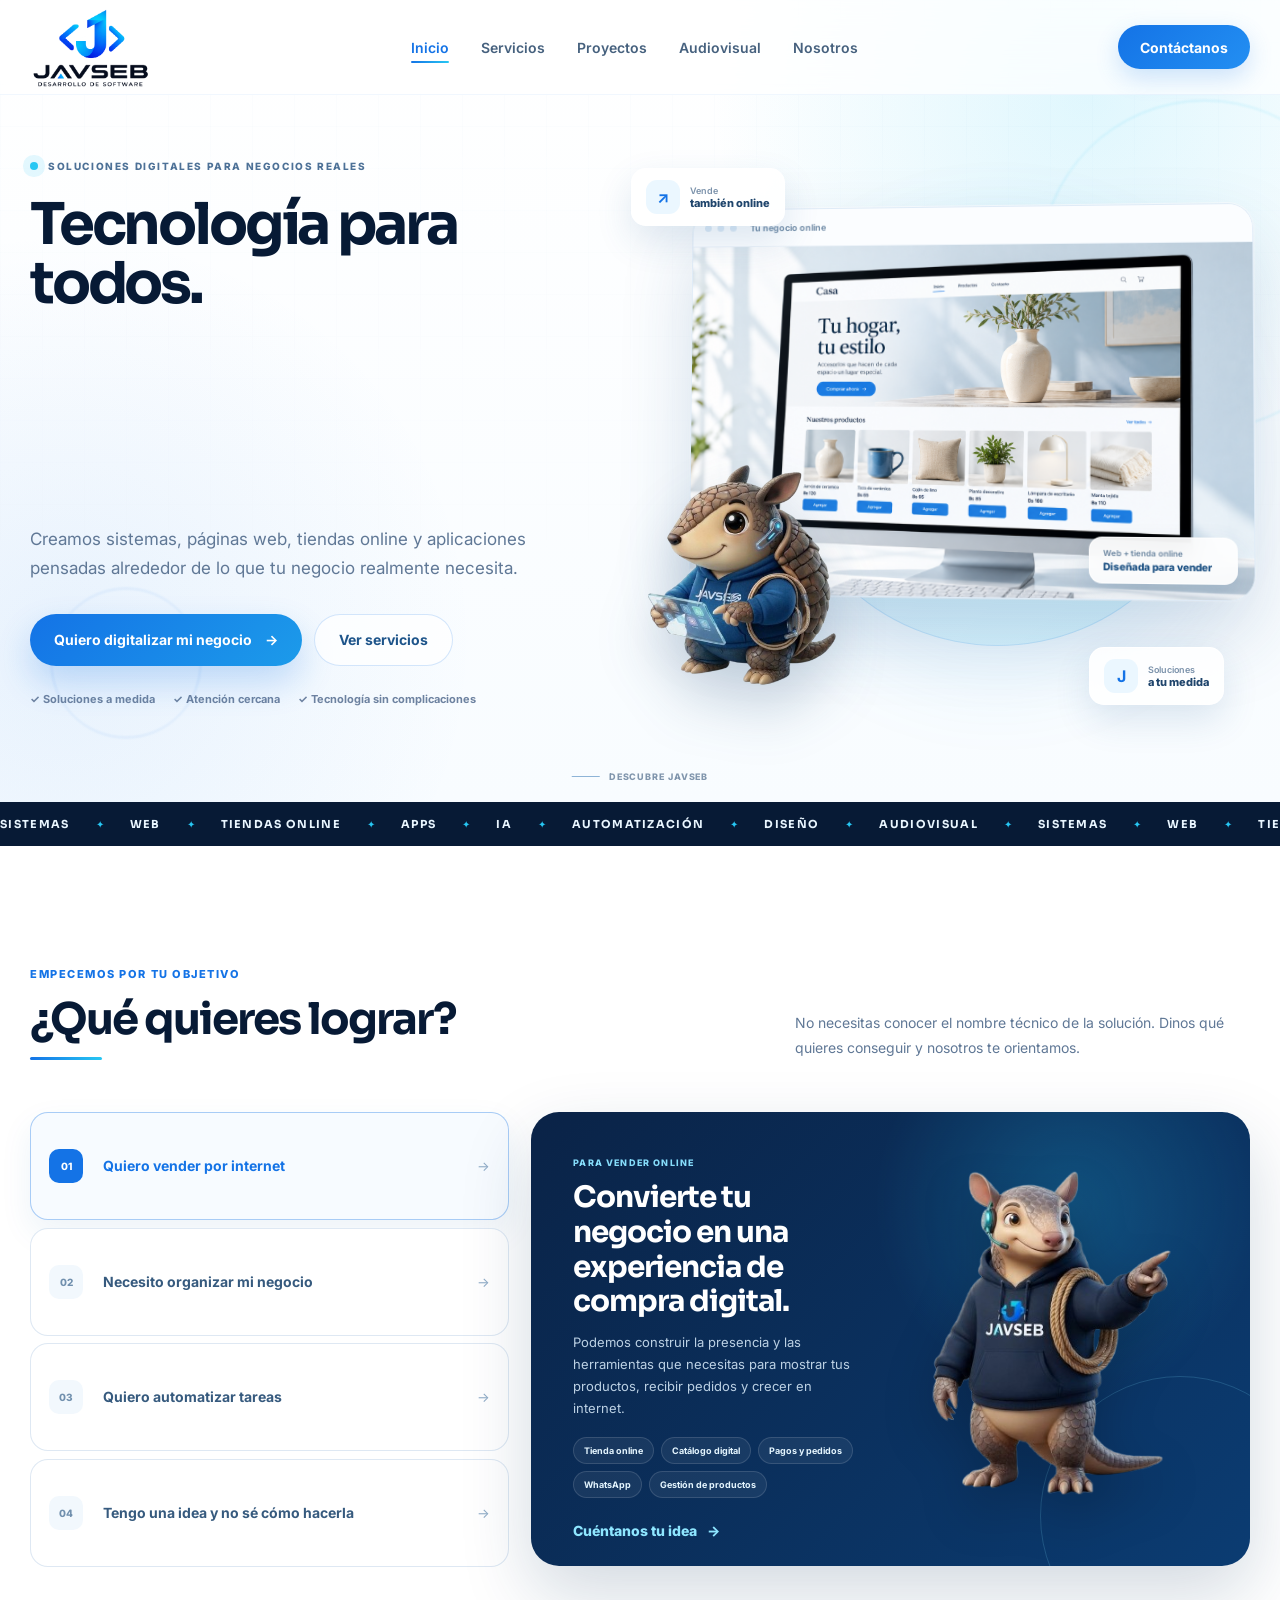
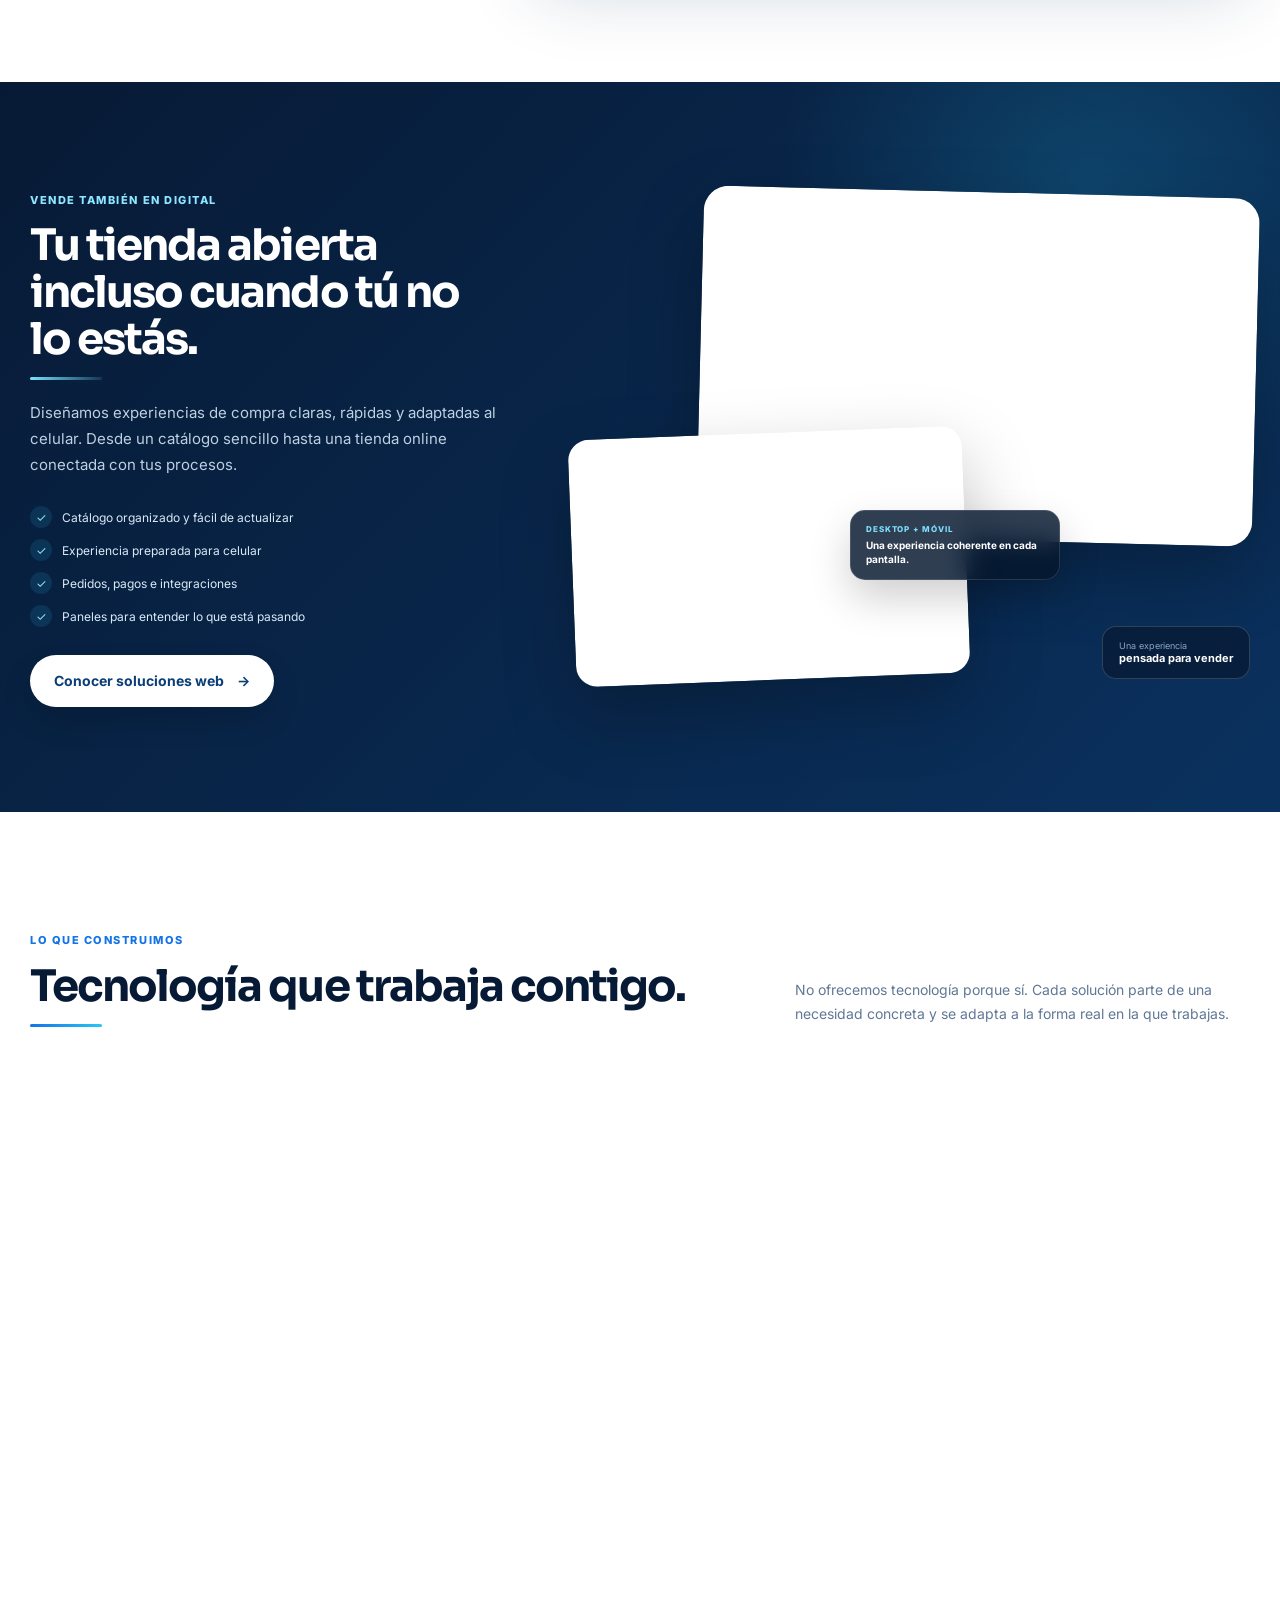
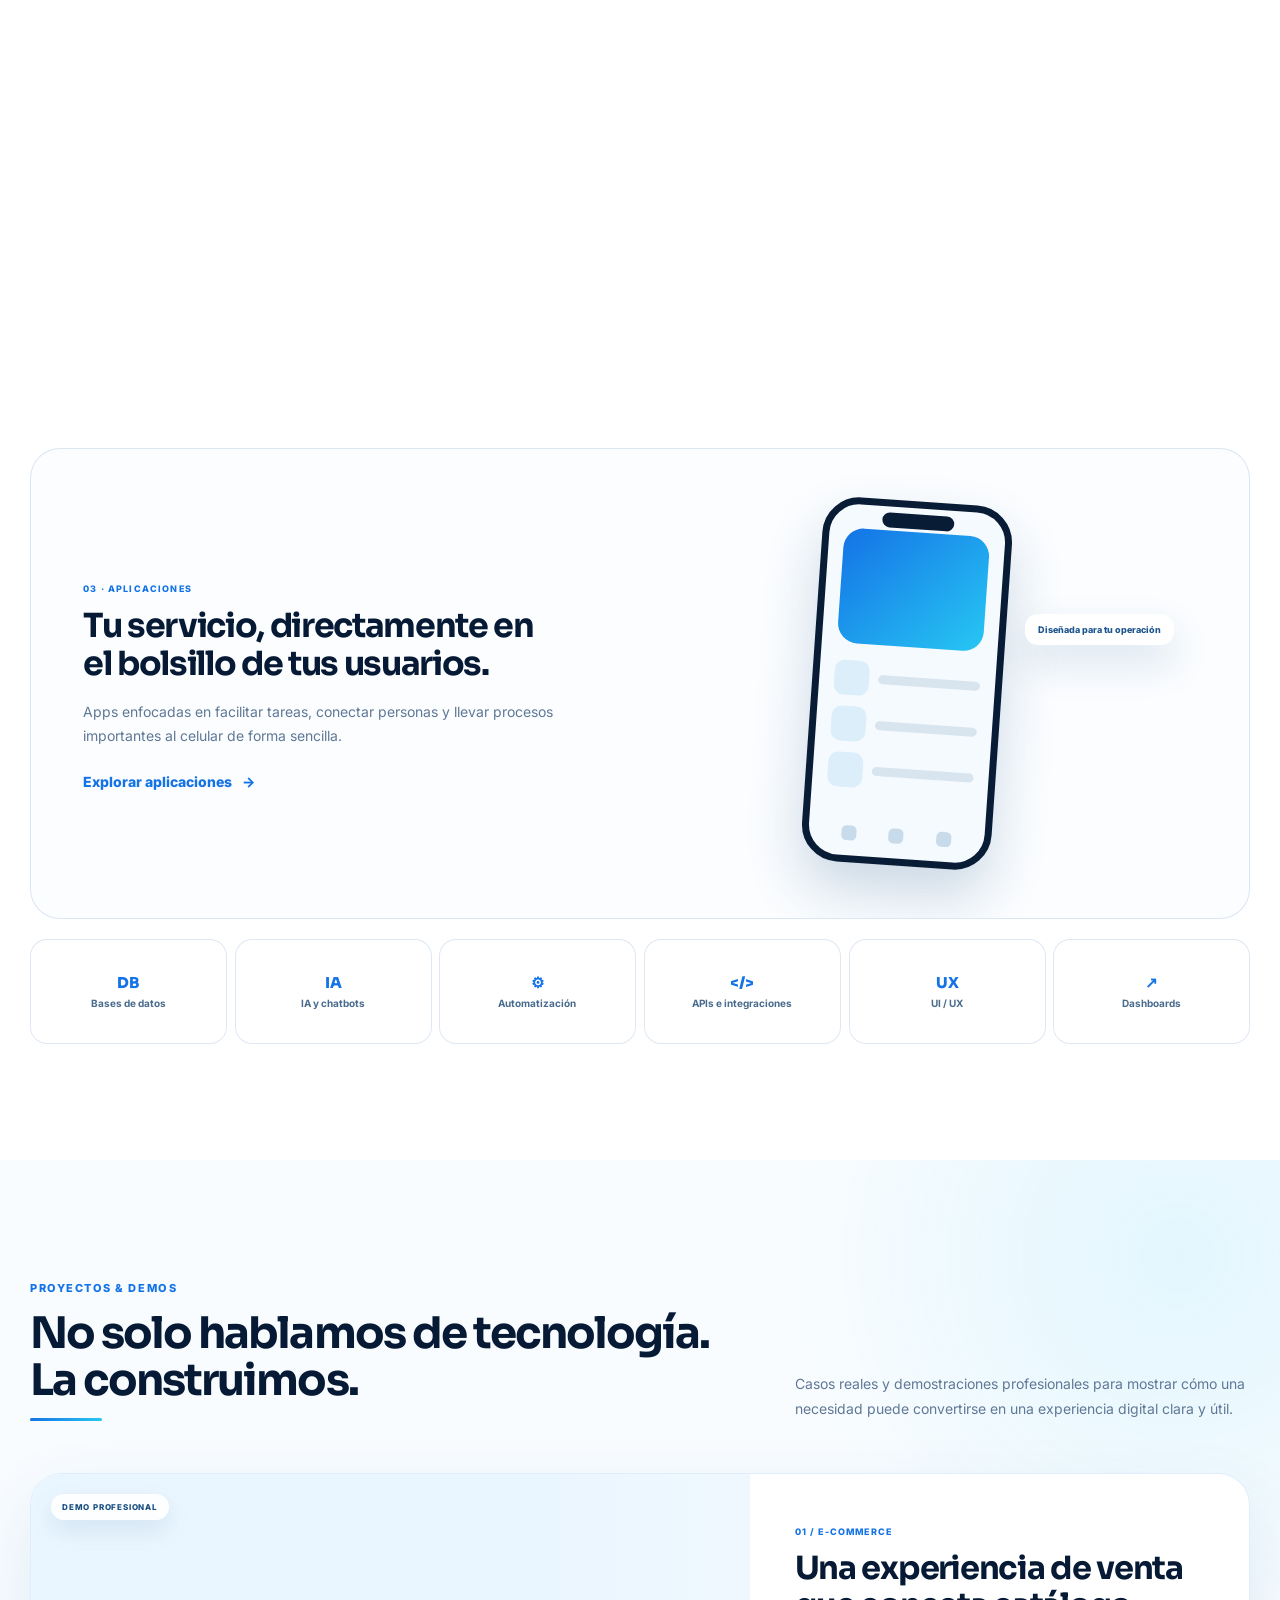
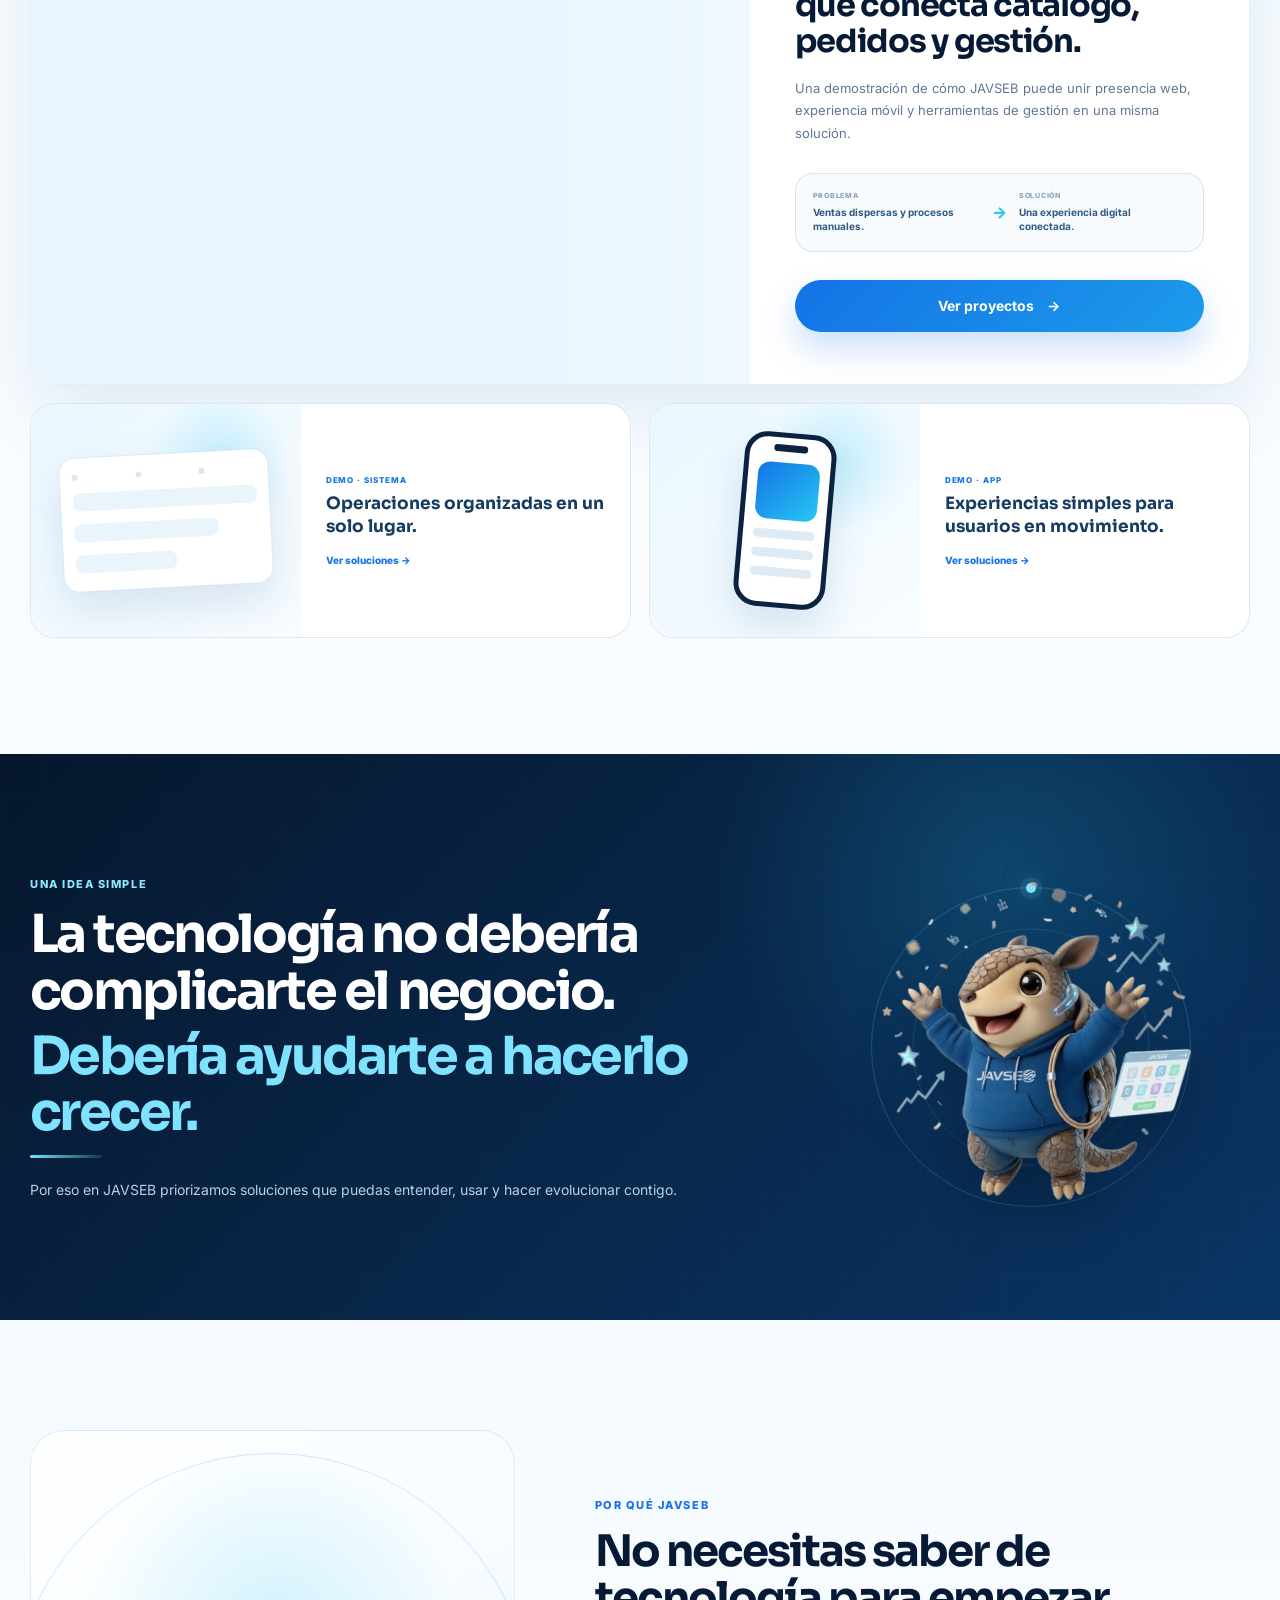
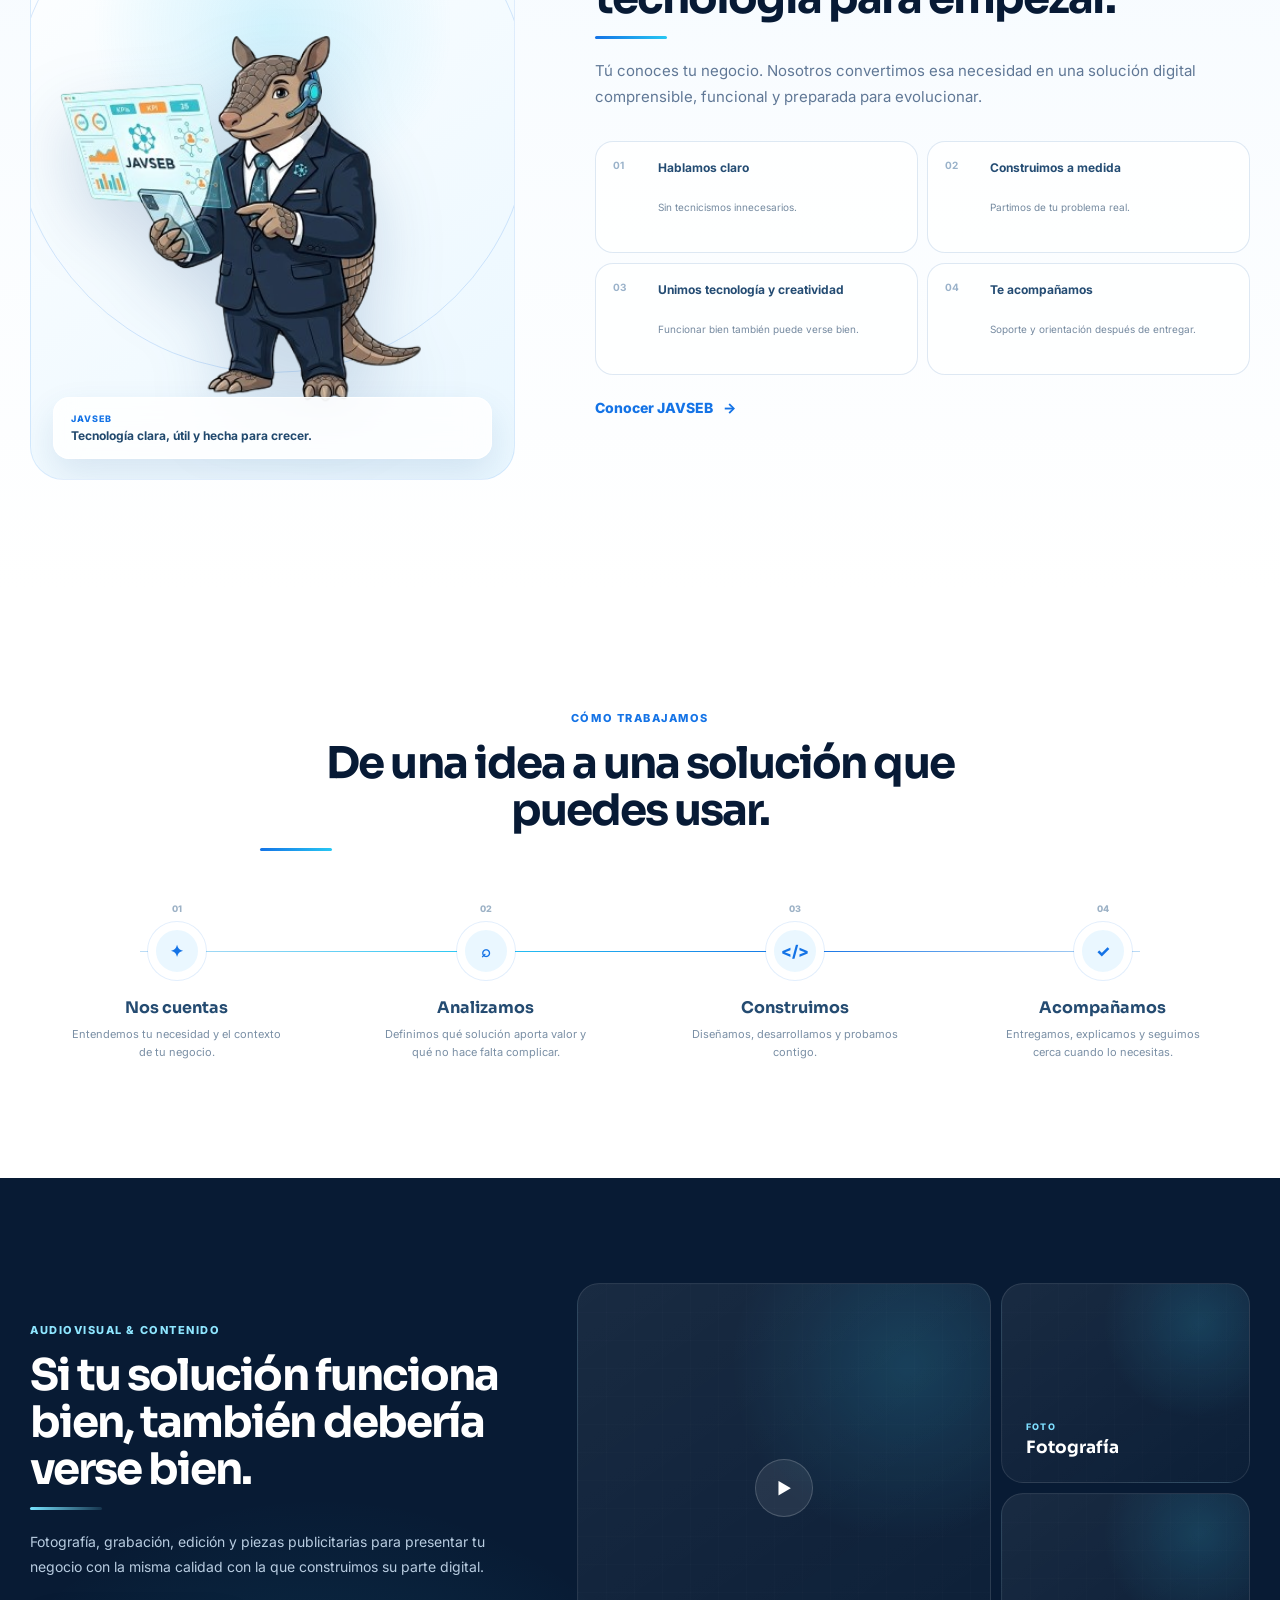
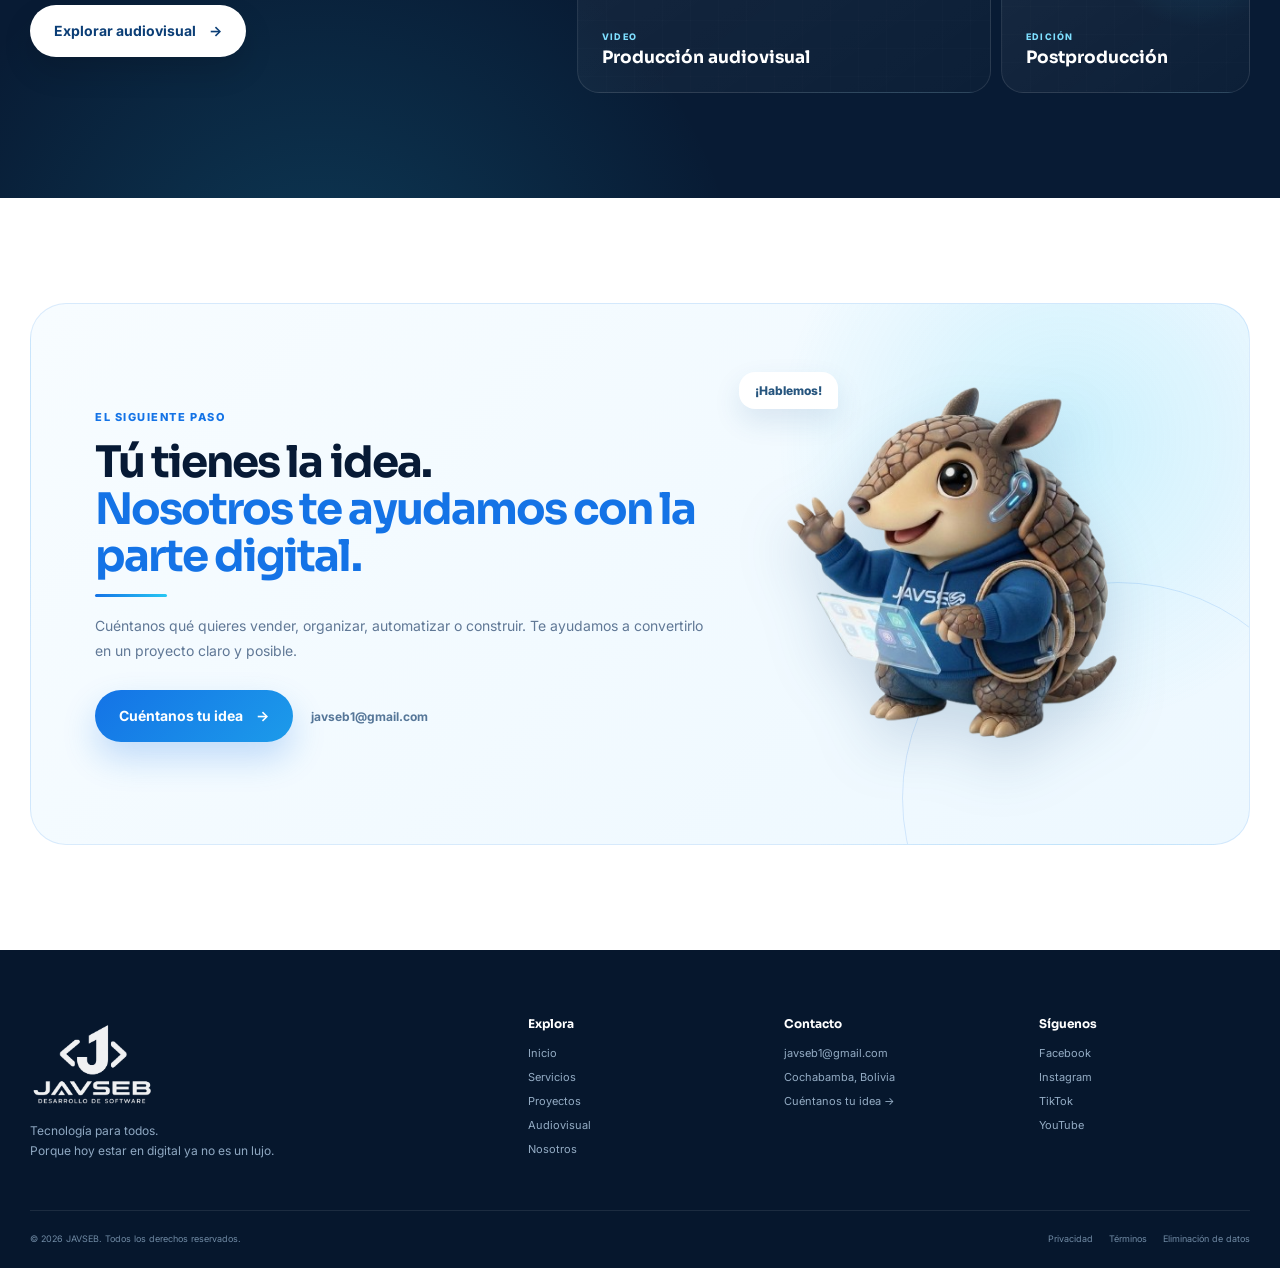
==== commit 72aeecc8: "Actualizar diseño y animaciones de JAVSEB" ====
--- a/index.html
+++ b/index.html
@@ -1,1445 +1,678 @@
 <!DOCTYPE html>
 <html lang="es">
-
 <head>
   <meta charset="UTF-8">
-
-  <meta
-    name="viewport"
-    content="width=device-width, initial-scale=1.0"
-  >
-
-  <meta
-    name="description"
-    content="JAVSEB crea sistemas, páginas web, tiendas online y aplicaciones móviles para negocios, emprendimientos y personas."
-  >
-
+  <meta name="viewport" content="width=device-width, initial-scale=1.0">
+  <meta name="description" content="JAVSEB crea sistemas, páginas web, tiendas online, aplicaciones y soluciones digitales para negocios y emprendimientos.">
+  <meta name="theme-color" content="#ffffff">
   <title>JAVSEB | Tecnología para todos</title>
 
-  <!-- Google Fonts -->
   <link rel="preconnect" href="https://fonts.googleapis.com">
-
-  <link
-    rel="preconnect"
-    href="https://fonts.gstatic.com"
-    crossorigin
-  >
-
-  <link
-    href="https://fonts.googleapis.com/css2?family=Inter:wght@400;500;600;700&family=Sora:wght@500;600;700&display=swap"
-    rel="stylesheet"
-  >
-
-  <!-- CSS -->
-  <link
-    rel="stylesheet"
-    href="assets/css/styles.css"
-  >
-
-  <link
-    rel="stylesheet"
-    href="assets/css/responsive.css"
-  >
+  <link rel="preconnect" href="https://fonts.gstatic.com" crossorigin>
+  <link href="https://fonts.googleapis.com/css2?family=Inter:wght@400;500;600;700;800&family=Sora:wght@500;600;700;800&display=swap" rel="stylesheet">
+
+  <link rel="stylesheet" href="assets/css/styles.css">
+  <link rel="stylesheet" href="assets/css/responsive.css">
+  <link rel="stylesheet" href="assets/css/home-v2.css">
 </head>
 
-
-<body>
-
-  <!-- ========================================
-       HEADER
-  ========================================= -->
-  <header
-    class="header"
-    id="header"
-  >
-
+<body class="home-v2">
+  <header class="header" id="header">
     <div class="container header__content">
-
-      <!-- LOGO -->
-      
-        <a
-        href="/"
-        class="logo"
-        aria-label="JAVSEB - Inicio"
-      >
-
-        <img
-          src="assets/img/logo/logo-javseb-oficial.png"
-          alt="Logo oficial de JAVSEB"
-          class="logo__image"
-        >
-
+      <a href="/" class="logo" aria-label="JAVSEB - Inicio">
+        <img src="assets/img/logo/logo-javseb-oficial.png" alt="JAVSEB" class="logo__image">
       </a>
 
-
-      <!-- NAVEGACIÓN -->
-      <nav
-        class="nav"
-        id="nav"
-      >
-
-        
-          <a
-          href="/"
-          class="nav__link active"
-        >
-          Inicio
-        </a>
-
-        
-          <a
-          href="servicios/"
-          class="nav__link"
-        >
-          Servicios
-        </a>
-
-        
-          <a
-          href="proyectos/"
-          class="nav__link"
-        >
-          Proyectos
-        </a>
-
-        
-          <a
-          href="audiovisual/"
-          class="nav__link"
-        >
-          Audiovisual
-        </a>
-
-        
-          <a
-          href="nosotros/"
-          class="nav__link"
-        >
-          Nosotros
-        </a>
-
-        
-          <a
-          href="contacto/"
-          class="nav__link nav__link--mobile-contact"
-        >
-          Contacto
-        </a>
-
+      <nav class="nav" id="nav" aria-label="Navegación principal">
+        <a href="/" class="nav__link active">Inicio</a>
+        <a href="servicios/" class="nav__link">Servicios</a>
+        <a href="proyectos/" class="nav__link">Proyectos</a>
+        <a href="audiovisual/" class="nav__link">Audiovisual</a>
+        <a href="nosotros/" class="nav__link">Nosotros</a>
+        <a href="contacto/" class="nav__link nav__link--mobile-contact">Contacto</a>
       </nav>
 
-
-      <!-- ACCIONES HEADER -->
       <div class="header__actions">
-
-        
-          <a
-          href="contacto/"
-          class="button button--small header__contact"
-        >
-          Contáctanos
-        </a>
-
-        <button
-          class="menu-toggle"
-          id="menuToggle"
-          aria-label="Abrir menú"
-          aria-expanded="false"
-        >
-          <span></span>
-          <span></span>
-          <span></span>
+        <a href="contacto/" class="button button--small header__contact">Contáctanos</a>
+        <button class="menu-toggle" id="menuToggle" aria-label="Abrir menú" aria-expanded="false" aria-controls="nav">
+          <span></span><span></span><span></span>
         </button>
-
-      </div>
-
+      </div>
     </div>
-
   </header>
 
-
-  <!-- ========================================
-       CONTENIDO PRINCIPAL
-  ========================================= -->
   <main>
-
-
-    <!-- ========================================
-         HERO
-    ========================================= -->
-    <section class="hero">
-
-      <!-- Decoraciones -->
-      <div class="hero__blur hero__blur--one"></div>
-      <div class="hero__blur hero__blur--two"></div>
-
-
-      <div class="container hero__content">
-
-
-        <!-- ========================================
-             HERO - TEXTO
-        ========================================= -->
-        <div class="hero__info">
-
-          <div class="hero__tag">
-
-            <span class="hero__tag-dot"></span>
-
-            SOLUCIONES DIGITALES
-
-          </div>
-
-
-          <h1 class="hero__title">
-
-            <span class="hero__brand-message">
-              Tecnología para todos.
-            </span>
-
-            Soluciones digitales para
-
-            <span class="text-gradient">
-              hacer crecer tu negocio.
-            </span>
-
+    <!-- HERO -->
+    <section class="v2-hero">
+      <div class="v2-grid-bg" aria-hidden="true"></div>
+      <div class="v2-orb v2-orb--one" aria-hidden="true"></div>
+      <div class="v2-orb v2-orb--two" aria-hidden="true"></div>
+
+      <div class="container v2-hero__grid">
+        <div class="v2-hero__copy reveal">
+          <div class="v2-eyebrow">
+            <span></span>
+            SOLUCIONES DIGITALES PARA NEGOCIOS REALES
+          </div>
+
+          <h1>
+            Tecnología para todos.
+            <strong>Haz crecer tu negocio también en digital.</strong>
           </h1>
 
-
-          <p class="hero__subtitle">
-            Porque hoy estar en digital ya no es un lujo.
-          </p>
-
-
-          <p class="hero__description">
-            Creamos sistemas, páginas web, tiendas online y aplicaciones
-            adaptadas a lo que realmente necesita tu negocio.
-          </p>
-
-
-          <!-- BOTONES -->
-          <div class="hero__buttons">
-
-            
-              <a
-              href="servicios/"
-              class="button button--primary"
+          <p class="v2-hero__lead">
+            Creamos sistemas, páginas web, tiendas online y aplicaciones pensadas
+            alrededor de lo que tu negocio realmente necesita.
+          </p>
+
+          <div class="v2-hero__actions">
+            <a href="#quiero-lograr" class="v2-btn v2-btn--primary">Quiero digitalizar mi negocio <span>→</span></a>
+            <a href="servicios/" class="v2-btn v2-btn--ghost">Ver servicios</a>
+          </div>
+
+          <div class="v2-trust-row" aria-label="Ventajas JAVSEB">
+            <span>✓ Soluciones a medida</span>
+            <span>✓ Atención cercana</span>
+            <span>✓ Tecnología sin complicaciones</span>
+          </div>
+        </div>
+
+        <div class="v2-hero__stage reveal" data-parallax-stage>
+          <div class="v2-hero__halo" aria-hidden="true"></div>
+
+          <div class="v2-store-window">
+            <div class="v2-store-window__top">
+              <i></i><i></i><i></i>
+              <span>Tu negocio online</span>
+            </div>
+            <img
+              src="assets/img/ecommerce/tienda-online-escritorio.png"
+              alt="Ejemplo de tienda online creada para vender por internet"
+              loading="eager"
             >
-              Ver servicios
-              <span aria-hidden="true">→</span>
+            <div class="v2-store-window__badge">
+              <span>Web + tienda online</span>
+              <b>Diseñada para vender</b>
+            </div>
+          </div>
+
+          <img
+            src="assets/img/kiru/kiru-tablet.png"
+            alt="Kiru mostrando soluciones digitales"
+            class="v2-kiru v2-kiru--hero"
+            loading="eager"
+          >
+
+          <div class="v2-floating-chip v2-floating-chip--sales">
+            <b>↗</b>
+            <span><small>Vende</small> también online</span>
+          </div>
+
+          <div class="v2-floating-chip v2-floating-chip--custom">
+            <b>J</b>
+            <span><small>Soluciones</small> a tu medida</span>
+          </div>
+        </div>
+      </div>
+
+      <div class="v2-scroll-note" aria-hidden="true">
+        <span></span> Descubre JAVSEB
+      </div>
+    </section>
+
+    <!-- MARQUEE -->
+    <section class="v2-marquee" aria-label="Capacidades JAVSEB">
+      <div class="v2-marquee__track">
+        <span>SISTEMAS</span><i>✦</i>
+        <span>WEB</span><i>✦</i>
+        <span>TIENDAS ONLINE</span><i>✦</i>
+        <span>APPS</span><i>✦</i>
+        <span>IA</span><i>✦</i>
+        <span>AUTOMATIZACIÓN</span><i>✦</i>
+        <span>DISEÑO</span><i>✦</i>
+        <span>AUDIOVISUAL</span><i>✦</i>
+        <span>SISTEMAS</span><i>✦</i>
+        <span>WEB</span><i>✦</i>
+        <span>TIENDAS ONLINE</span><i>✦</i>
+        <span>APPS</span><i>✦</i>
+      </div>
+    </section>
+
+    <!-- QUÉ QUIERES LOGRAR -->
+    <section class="v2-section v2-goals" id="quiero-lograr">
+      <div class="container">
+        <div class="v2-section-head reveal">
+          <div>
+            <span class="v2-kicker">EMPECEMOS POR TU OBJETIVO</span>
+            <h2>¿Qué quieres lograr?</h2>
+          </div>
+          <p>
+            No necesitas conocer el nombre técnico de la solución.
+            Dinos qué quieres conseguir y nosotros te orientamos.
+          </p>
+        </div>
+
+        <div class="v2-goals__layout">
+          <div class="v2-goal-tabs reveal" role="tablist" aria-label="Objetivos de negocio">
+            <button class="v2-goal-tab is-active" type="button" role="tab" aria-selected="true"
+              data-goal="sell">
+              <span>01</span>
+              <b>Quiero vender por internet</b>
+              <i>→</i>
+            </button>
+
+            <button class="v2-goal-tab" type="button" role="tab" aria-selected="false"
+              data-goal="organize">
+              <span>02</span>
+              <b>Necesito organizar mi negocio</b>
+              <i>→</i>
+            </button>
+
+            <button class="v2-goal-tab" type="button" role="tab" aria-selected="false"
+              data-goal="automate">
+              <span>03</span>
+              <b>Quiero automatizar tareas</b>
+              <i>→</i>
+            </button>
+
+            <button class="v2-goal-tab" type="button" role="tab" aria-selected="false"
+              data-goal="idea">
+              <span>04</span>
+              <b>Tengo una idea y no sé cómo hacerla</b>
+              <i>→</i>
+            </button>
+          </div>
+
+          <div class="v2-goal-result reveal" id="goalResult" aria-live="polite">
+            <div class="v2-goal-result__glow"></div>
+
+            <div class="v2-goal-result__copy">
+              <span class="v2-goal-result__label" id="goalLabel">PARA VENDER ONLINE</span>
+              <h3 id="goalTitle">Convierte tu negocio en una experiencia de compra digital.</h3>
+              <p id="goalDescription">
+                Podemos construir la presencia y las herramientas que necesitas
+                para mostrar tus productos, recibir pedidos y crecer en internet.
+              </p>
+
+              <div class="v2-goal-pills" id="goalPills">
+                <span>Tienda online</span>
+                <span>Catálogo digital</span>
+                <span>Pagos y pedidos</span>
+                <span>WhatsApp</span>
+                <span>Gestión de productos</span>
+              </div>
+
+              <a href="contacto/" class="v2-text-link">Cuéntanos tu idea <span>→</span></a>
+            </div>
+
+            <img
+              src="assets/img/kiru/kiru-senalando.png"
+              alt="Kiru señalando las soluciones recomendadas"
+              class="v2-goal-result__kiru"
+            >
+          </div>
+        </div>
+      </div>
+    </section>
+
+    <!-- ECOMMERCE FEATURE -->
+    <section class="v2-commerce">
+      <div class="container v2-commerce__grid">
+        <div class="v2-commerce__copy reveal">
+          <span class="v2-kicker v2-kicker--light">VENDE TAMBIÉN EN DIGITAL</span>
+          <h2>Tu tienda abierta incluso cuando tú no lo estás.</h2>
+          <p>
+            Diseñamos experiencias de compra claras, rápidas y adaptadas al celular.
+            Desde un catálogo sencillo hasta una tienda online conectada con tus procesos.
+          </p>
+
+          <ul class="v2-check-list">
+            <li><span>✓</span> Catálogo organizado y fácil de actualizar</li>
+            <li><span>✓</span> Experiencia preparada para celular</li>
+            <li><span>✓</span> Pedidos, pagos e integraciones</li>
+            <li><span>✓</span> Paneles para entender lo que está pasando</li>
+          </ul>
+
+          <a href="servicios/" class="v2-btn v2-btn--white">Conocer soluciones web <span>→</span></a>
+        </div>
+
+        <div class="v2-commerce__visual reveal">
+          <div class="v2-commerce__dashboard">
+            <img
+              src="assets/img/ecommerce/dashboard-ventas.png"
+              alt="Dashboard de ventas y pedidos"
+              loading="lazy"
+            >
+          </div>
+
+          <div class="v2-commerce__catalog">
+            <img
+              src="assets/img/ecommerce/catalogo-carrito.png"
+              alt="Catálogo y carrito de compras"
+              loading="lazy"
+            >
+          </div>
+
+          <div class="v2-commerce__metric">
+            <small>Una experiencia</small>
+            <strong>pensada para vender</strong>
+          </div>
+
+          <div class="v2-commerce__note">
+            <span>DESKTOP + MÓVIL</span>
+            <b>Una experiencia coherente en cada pantalla.</b>
+          </div>
+        </div>
+      </div>
+    </section>
+
+    <!-- SERVICIOS GRANDES -->
+    <section class="v2-section v2-services">
+      <div class="container">
+        <div class="v2-section-head reveal">
+          <div>
+            <span class="v2-kicker">LO QUE CONSTRUIMOS</span>
+            <h2>Tecnología que trabaja contigo.</h2>
+          </div>
+          <p>
+            No ofrecemos tecnología porque sí. Cada solución parte de una necesidad
+            concreta y se adapta a la forma real en la que trabajas.
+          </p>
+        </div>
+
+        <div class="v2-service-showcase">
+          <article class="v2-feature v2-feature--system reveal">
+            <div class="v2-feature__copy">
+              <span>01 · SISTEMAS PERSONALIZADOS</span>
+              <h3>Tu negocio no debería adaptarse al software.</h3>
+              <p>
+                Creamos herramientas para organizar procesos, usuarios, ventas,
+                inventarios, información y tareas según tu manera de trabajar.
+              </p>
+              <a href="servicios/" class="v2-text-link">Explorar sistemas <span>→</span></a>
+            </div>
+
+            <div class="v2-ui-mockup" aria-label="Ejemplo visual de sistema">
+              <div class="v2-ui-sidebar">
+                <b>J</b><i></i><i></i><i></i><i></i>
+              </div>
+              <div class="v2-ui-main">
+                <div class="v2-ui-top"><span></span><span></span></div>
+                <div class="v2-ui-stats"><i></i><i></i><i></i></div>
+                <div class="v2-ui-chart">
+                  <svg viewBox="0 0 420 130" aria-hidden="true">
+                    <polyline points="0,105 45,90 85,98 125,54 165,67 208,28 250,55 295,38 340,18 390,34 420,15"/>
+                  </svg>
+                </div>
+              </div>
+            </div>
+          </article>
+
+          <article class="v2-feature v2-feature--web reveal">
+            <div class="v2-feature__media">
+              <img
+                src="assets/img/ecommerce/tienda-online-escritorio.png"
+                alt="Ejemplo visual de página web y tienda online"
+                loading="lazy"
+              >
+            </div>
+
+            <div class="v2-feature__copy">
+              <span>02 · WEB & E-COMMERCE</span>
+              <h3>Una presencia digital que no solo se vea bien.</h3>
+              <p>
+                Diseñamos páginas y tiendas pensadas para comunicar con claridad,
+                generar confianza y convertir visitas en oportunidades.
+              </p>
+              <a href="servicios/" class="v2-text-link">Explorar web y tiendas <span>→</span></a>
+            </div>
+          </article>
+
+          <article class="v2-feature v2-feature--apps reveal">
+            <div class="v2-feature__copy">
+              <span>03 · APLICACIONES</span>
+              <h3>Tu servicio, directamente en el bolsillo de tus usuarios.</h3>
+              <p>
+                Apps enfocadas en facilitar tareas, conectar personas y llevar
+                procesos importantes al celular de forma sencilla.
+              </p>
+              <a href="servicios/" class="v2-text-link">Explorar aplicaciones <span>→</span></a>
+            </div>
+
+            <div class="v2-app-mockup" aria-label="Ejemplo visual de aplicación móvil">
+              <div class="v2-app-phone">
+                <div class="v2-app-phone__notch"></div>
+                <div class="v2-app-card v2-app-card--main"></div>
+                <div class="v2-app-row"><i></i><span></span></div>
+                <div class="v2-app-row"><i></i><span></span></div>
+                <div class="v2-app-row"><i></i><span></span></div>
+                <div class="v2-app-nav"><i></i><i></i><i></i></div>
+              </div>
+              <div class="v2-app-badge">Diseñada para tu operación</div>
+            </div>
+          </article>
+        </div>
+
+        <div class="v2-capabilities reveal">
+          <a href="servicios/"><b>DB</b><span>Bases de datos</span></a>
+          <a href="servicios/"><b>IA</b><span>IA y chatbots</span></a>
+          <a href="servicios/"><b>⚙</b><span>Automatización</span></a>
+          <a href="servicios/"><b>&lt;/&gt;</b><span>APIs e integraciones</span></a>
+          <a href="servicios/"><b>UX</b><span>UI / UX</span></a>
+          <a href="servicios/"><b>↗</b><span>Dashboards</span></a>
+        </div>
+      </div>
+    </section>
+
+    <!-- PROYECTOS DESTACADOS -->
+    <section class="v2-section v2-projects" id="proyectos-destacados">
+      <div class="container">
+        <div class="v2-section-head reveal">
+          <div>
+            <span class="v2-kicker">PROYECTOS & DEMOS</span>
+            <h2>No solo hablamos de tecnología. La construimos.</h2>
+          </div>
+          <p>
+            Casos reales y demostraciones profesionales para mostrar cómo una necesidad
+            puede convertirse en una experiencia digital clara y útil.
+          </p>
+        </div>
+
+        <article class="v2-project-feature reveal">
+          <div class="v2-project-feature__media">
+            <img
+              src="assets/img/ecommerce/negocio-venta-digital.png"
+              alt="Demostración visual de una experiencia de venta digital"
+              loading="lazy"
+            >
+            <span class="v2-project-badge">DEMO PROFESIONAL</span>
+          </div>
+
+          <div class="v2-project-feature__copy">
+            <span class="v2-project-index">01 / E-COMMERCE</span>
+            <h3>Una experiencia de venta que conecta catálogo, pedidos y gestión.</h3>
+            <p>
+              Una demostración de cómo JAVSEB puede unir presencia web, experiencia móvil
+              y herramientas de gestión en una misma solución.
+            </p>
+
+            <div class="v2-project-flow">
+              <div>
+                <small>PROBLEMA</small>
+                <strong>Ventas dispersas y procesos manuales.</strong>
+              </div>
+              <span>→</span>
+              <div>
+                <small>SOLUCIÓN</small>
+                <strong>Una experiencia digital conectada.</strong>
+              </div>
+            </div>
+
+            <a href="proyectos/" class="v2-btn v2-btn--primary">
+              Ver proyectos <span>→</span>
             </a>
-
-            
-              <a
-              href="contacto/"
-              class="button button--secondary"
-            >
-              Contáctanos
-            </a>
-
-          </div>
-
-
-          <!-- MINI BENEFICIOS -->
-          <div class="hero__mini-info">
-
-            <div class="mini-info">
-
-              <span class="mini-info__icon">
-                ✓
-              </span>
-
-              Soluciones a medida
-
-            </div>
-
-
-            <div class="mini-info">
-
-              <span class="mini-info__icon">
-                ✓
-              </span>
-
-              Atención cercana
-
-            </div>
-
-          </div>
-
-        </div>
-
-
-        <!-- ========================================
-             HERO - VISUAL
-        ========================================= -->
-        <div class="hero__visual">
-
-
-          <!-- CÍRCULO DECORATIVO -->
-          <div class="hero__visual-circle"></div>
-
-
-          <!-- ========================================
-               LAPTOP
-          ========================================= -->
-          <div class="device device--laptop">
-
-            <div class="device__screen">
-
-              <div class="fake-browser">
-
-
-                <div class="fake-browser__top">
-                  <span></span>
-                  <span></span>
-                  <span></span>
-                </div>
-
-
-                <div class="fake-dashboard">
-
-
-                  <!-- SIDEBAR -->
-                  <div class="fake-dashboard__sidebar">
-                    <div></div>
-                    <div></div>
-                    <div></div>
-                    <div></div>
-                  </div>
-
-
-                  <!-- CONTENIDO -->
-                  <div class="fake-dashboard__main">
-
-                    <div class="fake-dashboard__heading"></div>
-
-
-                    <div class="fake-dashboard__cards">
-
-                      <div></div>
-                      <div></div>
-                      <div></div>
-
-                    </div>
-
-
-                    <div class="fake-dashboard__chart"></div>
-
-                  </div>
-
-                </div>
-
-              </div>
-
-            </div>
-
-          </div>
-
-
-          <!-- ========================================
-               TELÉFONO
-          ========================================= -->
-          <div class="device device--phone">
-
-            <div class="phone__notch"></div>
-
-
-            <div class="phone__content">
-
-              <div class="phone__logo">
-                J
-              </div>
-
-
-              <div class="phone__line phone__line--large"></div>
-
-              <div class="phone__line"></div>
-
-
-              <div class="phone__card"></div>
-
-              <div class="phone__card phone__card--small"></div>
-
-            </div>
-
-          </div>
-
-
-          <!-- ========================================
-               KIRU
-          ========================================= -->
-          <div class="kiru-hero">
-
-            <img
-              src="assets/img/kiru/kiru-hero.png"
-              alt="Kiru, mascota tecnológica de JAVSEB"
-              class="kiru-hero__img"
-            >
-
-          </div>
-
-
-          <!-- ========================================
-               TARJETA FLOTANTE 1
-          ========================================= -->
-          <div class="floating-card floating-card--one">
-
-            <span class="floating-card__icon">
-              ⚙
-            </span>
-
+          </div>
+        </article>
+
+        <div class="v2-project-grid">
+          <article class="v2-project-mini reveal">
+            <div class="v2-project-mini__visual v2-project-mini__visual--system">
+              <div class="v2-project-mini__window">
+                <span></span><span></span><span></span>
+                <div></div>
+                <div></div>
+                <div></div>
+              </div>
+            </div>
+            <div class="v2-project-mini__copy">
+              <span>DEMO · SISTEMA</span>
+              <h3>Operaciones organizadas en un solo lugar.</h3>
+              <a href="proyectos/">Ver soluciones →</a>
+            </div>
+          </article>
+
+          <article class="v2-project-mini reveal">
+            <div class="v2-project-mini__visual v2-project-mini__visual--app">
+              <div class="v2-project-mini__phone">
+                <i></i>
+                <b></b>
+                <span></span><span></span><span></span>
+              </div>
+            </div>
+            <div class="v2-project-mini__copy">
+              <span>DEMO · APP</span>
+              <h3>Experiencias simples para usuarios en movimiento.</h3>
+              <a href="proyectos/">Ver soluciones →</a>
+            </div>
+          </article>
+        </div>
+      </div>
+    </section>
+
+    <!-- FRASE DE MARCA -->
+    <section class="v2-brand-statement">
+      <div class="container v2-brand-statement__grid">
+        <div class="v2-brand-statement__copy reveal">
+          <span class="v2-kicker v2-kicker--light">UNA IDEA SIMPLE</span>
+          <h2>
+            La tecnología no debería complicarte el negocio.
+            <strong>Debería ayudarte a hacerlo crecer.</strong>
+          </h2>
+          <p>
+            Por eso en JAVSEB priorizamos soluciones que puedas entender, usar y hacer
+            evolucionar contigo.
+          </p>
+        </div>
+
+        <div class="v2-brand-statement__visual reveal">
+          <div class="v2-brand-statement__orbit"></div>
+          <img
+            src="assets/img/kiru/kiru-celebrando.png"
+            alt="Kiru celebrando el crecimiento digital"
+            loading="lazy"
+          >
+        </div>
+      </div>
+    </section>
+
+    <!-- VALUE / ABOUT -->
+    <section class="v2-value">
+      <div class="container v2-value__grid">
+        <div class="v2-value__visual reveal">
+          <div class="v2-value__ring"></div>
+          <img
+            src="assets/img/kiru/kiru-corporativo.png"
+            alt="Kiru, mascota corporativa de JAVSEB"
+            loading="lazy"
+          >
+          <div class="v2-value__quote">
+            <span>JAVSEB</span>
+            <strong>Tecnología clara, útil y hecha para crecer.</strong>
+          </div>
+        </div>
+
+        <div class="v2-value__copy reveal">
+          <span class="v2-kicker">POR QUÉ JAVSEB</span>
+          <h2>No necesitas saber de tecnología para empezar.</h2>
+          <p>
+            Tú conoces tu negocio. Nosotros convertimos esa necesidad en una solución
+            digital comprensible, funcional y preparada para evolucionar.
+          </p>
+
+          <div class="v2-value__items">
             <div>
-
-              <strong>
-                Sistemas
-              </strong>
-
-              <small>
-                A tu medida
-              </small>
-
-            </div>
-
-          </div>
-
-
-          <!-- ========================================
-               TARJETA FLOTANTE 2
-          ========================================= -->
-          <div class="floating-card floating-card--two">
-
-            <span class="floating-card__icon">
-              ✦
-            </span>
-
+              <b>01</b>
+              <span><strong>Hablamos claro</strong>Sin tecnicismos innecesarios.</span>
+            </div>
             <div>
-
-              <strong>
-                Soluciones
-              </strong>
-
-              <small>
-                Digitales
-              </small>
-
-            </div>
-
-          </div>
-
-
-        </div>
-
-      </div>
-
-    </section>
-<!-- ========================================
-     SERVICIOS PRINCIPALES
-========================================= -->
-<section class="main-services section reveal" id="servicios">
-
-  <div class="container">
-
-    <div class="section-heading section-heading--center">
-
-      <span class="section-tag">
-        NUESTROS SERVICIOS
-      </span>
-
-      <h2 class="section-title">
-        Soluciones digitales que
-        <span class="text-gradient">impulsan tu negocio</span>
-      </h2>
-
-      <p class="section-description">
-        Creamos herramientas adaptadas a lo que realmente necesitas,
-        sin complicarte con la tecnología.
-      </p>
-
+              <b>02</b>
+              <span><strong>Construimos a medida</strong>Partimos de tu problema real.</span>
+            </div>
+            <div>
+              <b>03</b>
+              <span><strong>Unimos tecnología y creatividad</strong>Funcionar bien también puede verse bien.</span>
+            </div>
+            <div>
+              <b>04</b>
+              <span><strong>Te acompañamos</strong>Soporte y orientación después de entregar.</span>
+            </div>
+          </div>
+
+          <a href="nosotros/" class="v2-text-link">Conocer JAVSEB <span>→</span></a>
+        </div>
+      </div>
+    </section>
+
+    <!-- PROCESS -->
+    <section class="v2-section v2-process">
+      <div class="container">
+        <div class="v2-section-head v2-section-head--center reveal">
+          <div>
+            <span class="v2-kicker">CÓMO TRABAJAMOS</span>
+            <h2>De una idea a una solución que puedes usar.</h2>
+          </div>
+        </div>
+
+        <div class="v2-process__rail reveal">
+          <article>
+            <span>01</span>
+            <div class="v2-process__icon">✦</div>
+            <h3>Nos cuentas</h3>
+            <p>Entendemos tu necesidad y el contexto de tu negocio.</p>
+          </article>
+          <article>
+            <span>02</span>
+            <div class="v2-process__icon">⌕</div>
+            <h3>Analizamos</h3>
+            <p>Definimos qué solución aporta valor y qué no hace falta complicar.</p>
+          </article>
+          <article>
+            <span>03</span>
+            <div class="v2-process__icon">&lt;/&gt;</div>
+            <h3>Construimos</h3>
+            <p>Diseñamos, desarrollamos y probamos contigo.</p>
+          </article>
+          <article>
+            <span>04</span>
+            <div class="v2-process__icon">✓</div>
+            <h3>Acompañamos</h3>
+            <p>Entregamos, explicamos y seguimos cerca cuando lo necesitas.</p>
+          </article>
+        </div>
+      </div>
+    </section>
+
+    <!-- AUDIOVISUAL -->
+    <section class="v2-audiovisual">
+      <div class="container v2-audiovisual__grid">
+        <div class="v2-audiovisual__copy reveal">
+          <span class="v2-kicker v2-kicker--light">AUDIOVISUAL & CONTENIDO</span>
+          <h2>Si tu solución funciona bien, también debería verse bien.</h2>
+          <p>
+            Fotografía, grabación, edición y piezas publicitarias para presentar
+            tu negocio con la misma calidad con la que construimos su parte digital.
+          </p>
+          <a href="audiovisual/" class="v2-btn v2-btn--white">Explorar audiovisual <span>→</span></a>
+        </div>
+
+        <div class="v2-audiovisual__mosaic reveal">
+          <div class="v2-media-tile v2-media-tile--video">
+            <span>VIDEO</span>
+            <b>Producción audiovisual</b>
+            <i>▶</i>
+          </div>
+          <div class="v2-media-tile">
+            <span>FOTO</span>
+            <b>Fotografía</b>
+          </div>
+          <div class="v2-media-tile">
+            <span>EDICIÓN</span>
+            <b>Postproducción</b>
+          </div>
+        </div>
+      </div>
+    </section>
+
+    <!-- CTA -->
+    <section class="v2-final-cta">
+      <div class="container v2-final-cta__box reveal">
+        <div class="v2-final-cta__copy">
+          <span class="v2-kicker">EL SIGUIENTE PASO</span>
+          <h2>Tú tienes la idea.<br><strong>Nosotros te ayudamos con la parte digital.</strong></h2>
+          <p>
+            Cuéntanos qué quieres vender, organizar, automatizar o construir.
+            Te ayudamos a convertirlo en un proyecto claro y posible.
+          </p>
+
+          <div class="v2-final-cta__actions">
+            <a href="contacto/" class="v2-btn v2-btn--primary">Cuéntanos tu idea <span>→</span></a>
+            <a href="mailto:javseb1@gmail.com" class="v2-mail-link">javseb1@gmail.com</a>
+          </div>
+        </div>
+
+        <div class="v2-final-cta__kiru">
+          <div class="v2-speech">¡Hablemos!</div>
+          <img
+            src="assets/img/kiru/kiru-saludando.png"
+            alt="Kiru saludando e invitando a contactar con JAVSEB"
+            loading="lazy"
+          >
+        </div>
+      </div>
+    </section>
+  </main>
+
+  <footer class="v2-footer">
+    <div class="container">
+      <div class="v2-footer__top">
+        <div class="v2-footer__brand">
+          <img src="assets/img/logo/logo-javseb-oficial.png" alt="JAVSEB">
+          <p>Tecnología para todos.<br>Porque hoy estar en digital ya no es un lujo.</p>
+        </div>
+
+        <div class="v2-footer__col">
+          <h3>Explora</h3>
+          <a href="/">Inicio</a>
+          <a href="servicios/">Servicios</a>
+          <a href="proyectos/">Proyectos</a>
+          <a href="audiovisual/">Audiovisual</a>
+          <a href="nosotros/">Nosotros</a>
+        </div>
+
+        <div class="v2-footer__col">
+          <h3>Contacto</h3>
+          <a href="mailto:javseb1@gmail.com">javseb1@gmail.com</a>
+          <span>Cochabamba, Bolivia</span>
+          <a href="contacto/">Cuéntanos tu idea →</a>
+        </div>
+
+        <div class="v2-footer__col">
+          <h3>Síguenos</h3>
+          <a href="https://www.facebook.com/javsebsoftware/" target="_blank" rel="noopener">Facebook</a>
+          <a href="https://www.instagram.com/javseb_/?hl=es" target="_blank" rel="noopener">Instagram</a>
+          <a href="https://www.tiktok.com/@javsebsoftware" target="_blank" rel="noopener">TikTok</a>
+          <a href="https://www.youtube.com/@JavSeb" target="_blank" rel="noopener">YouTube</a>
+        </div>
+      </div>
+
+      <div class="v2-footer__bottom">
+        <span>© <span id="currentYear"></span> JAVSEB. Todos los derechos reservados.</span>
+        <div>
+          <a href="privacidad/">Privacidad</a>
+          <a href="terminos/">Términos</a>
+          <a href="eliminacion-datos/">Eliminación de datos</a>
+        </div>
+      </div>
     </div>
-
-
-    <div class="main-services__grid">
-
-      <!-- SISTEMAS -->
-      <article class="service-card">
-
-        <div class="service-card__icon">
-          <svg viewBox="0 0 24 24" aria-hidden="true">
-            <rect x="4" y="3" width="16" height="18" rx="3"></rect>
-            <path d="M8 8h8"></path>
-            <path d="M8 12h8"></path>
-            <path d="M8 16h5"></path>
-          </svg>
-        </div>
-
-        <h3>Sistemas para tu negocio</h3>
-
-        <p>
-          Software a medida para organizar, controlar y automatizar
-          los procesos de tu negocio.
-        </p>
-
-        <a href="servicios/" class="service-card__link">
-          Saber más
-          <span>→</span>
-        </a>
-
-      </article>
-
-
-      <!-- WEB -->
-      <article class="service-card">
-
-        <div class="service-card__icon">
-          <svg viewBox="0 0 24 24" aria-hidden="true">
-            <circle cx="12" cy="12" r="9"></circle>
-            <path d="M3 12h18"></path>
-            <path d="M12 3c2.4 2.6 3.6 5.6 3.6 9s-1.2 6.4-3.6 9"></path>
-            <path d="M12 3c-2.4 2.6-3.6 5.6-3.6 9s1.2 6.4 3.6 9"></path>
-          </svg>
-        </div>
-
-        <h3>Páginas web y tiendas online</h3>
-
-        <p>
-          Sitios modernos, rápidos y profesionales para mostrar tu
-          negocio y vender también en internet.
-        </p>
-
-        <a href="servicios/" class="service-card__link">
-          Saber más
-          <span>→</span>
-        </a>
-
-      </article>
-
-
-      <!-- APPS -->
-      <article class="service-card">
-
-        <div class="service-card__icon">
-          <svg viewBox="0 0 24 24" aria-hidden="true">
-            <rect x="6" y="2" width="12" height="20" rx="3"></rect>
-            <path d="M10 5h4"></path>
-            <path d="M11 18h2"></path>
-          </svg>
-        </div>
-
-        <h3>Aplicaciones móviles</h3>
-
-        <p>
-          Apps pensadas para facilitar tareas, conectar personas y
-          llevar tus servicios directamente al celular.
-        </p>
-
-        <a href="servicios/" class="service-card__link">
-          Saber más
-          <span>→</span>
-        </a>
-
-      </article>
-
-    </div>
-
-
-    <div class="section-action">
-      <a href="servicios/" class="button button--secondary">
-        Ver todos los servicios
-        <span>→</span>
-      </a>
-    </div>
-
-  </div>
-
-</section>
-
-
-
-<!-- ========================================
-     SERVICIOS COMPLEMENTARIOS
-========================================= -->
-<section class="extra-services section reveal">
-
-  <div class="container">
-
-    <div class="section-heading">
-
-      <span class="section-tag">
-        MÁS SOLUCIONES
-      </span>
-
-      <h2 class="section-title section-title--medium">
-        Todo lo que necesitas,
-        <span class="text-gradient">en un solo lugar.</span>
-      </h2>
-
-    </div>
-
-
-    <div class="extra-services__grid">
-
-      <article class="mini-service">
-        <span class="mini-service__icon">DB</span>
-        <div>
-          <h3>Bases de datos</h3>
-          <p>Información organizada, segura y disponible cuando la necesitas.</p>
-        </div>
-      </article>
-
-      <article class="mini-service">
-        <span class="mini-service__icon">IA</span>
-        <div>
-          <h3>IA y chatbots</h3>
-          <p>Automatiza atención, consultas y procesos repetitivos.</p>
-        </div>
-      </article>
-
-      <article class="mini-service">
-        <span class="mini-service__icon">⚙</span>
-        <div>
-          <h3>Automatización</h3>
-          <p>Menos tareas manuales y procesos más eficientes.</p>
-        </div>
-      </article>
-
-      <article class="mini-service">
-        <span class="mini-service__icon">&lt;/&gt;</span>
-        <div>
-          <h3>Integraciones y APIs</h3>
-          <p>Conectamos herramientas, plataformas y sistemas.</p>
-        </div>
-      </article>
-
-      <article class="mini-service">
-        <span class="mini-service__icon">UX</span>
-        <div>
-          <h3>UI / UX</h3>
-          <p>Interfaces claras, modernas y fáciles de utilizar.</p>
-        </div>
-      </article>
-
-      <article class="mini-service">
-        <span class="mini-service__icon">↗</span>
-        <div>
-          <h3>Dashboards y reportes</h3>
-          <p>Información visual para tomar mejores decisiones.</p>
-        </div>
-      </article>
-
-      <article class="mini-service">
-        <span class="mini-service__icon">✓</span>
-        <div>
-          <h3>Seguridad</h3>
-          <p>Control de acceso y protección de la información.</p>
-        </div>
-      </article>
-
-      <article class="mini-service">
-        <span class="mini-service__icon">?</span>
-        <div>
-          <h3>Soporte y capacitación</h3>
-          <p>Te acompañamos incluso después de entregar el proyecto.</p>
-        </div>
-      </article>
-
-    </div>
-
-  </div>
-
-</section>
-
-
-
-<!-- ========================================
-     PROYECTOS
-========================================= -->
-<section class="projects-preview section section--soft reveal">
-
-  <div class="container">
-
-    <div class="section-heading-row">
-
-      <div class="section-heading">
-        <span class="section-tag">NUESTROS PROYECTOS</span>
-
-        <h2 class="section-title section-title--medium">
-          Ideas que se convirtieron
-          <span class="text-gradient">en soluciones.</span>
-        </h2>
-      </div>
-
-      <a href="proyectos/" class="section-text-link">
-        Ver todos los proyectos →
-      </a>
-
-    </div>
-
-
-    <div class="projects-preview__grid">
-
-      <!-- PROYECTO 1 -->
-      <article class="project-card project-card--pending">
-
-        <div class="project-card__visual">
-
-          <div class="project-mockup">
-            <div class="project-mockup__top"></div>
-            <div class="project-mockup__content">
-              <div></div>
-              <div></div>
-              <div></div>
-            </div>
-          </div>
-
-          <span class="project-card__status">
-            Próximamente
-          </span>
-
-        </div>
-
-        <div class="project-card__body">
-
-          <span class="project-card__category">
-            Proyecto JAVSEB
-          </span>
-
-          <h3>Proyecto por incorporar</h3>
-
-          <p>
-            Este espacio estará destinado a uno de nuestros trabajos reales.
-          </p>
-
-        </div>
-
-      </article>
-
-
-      <!-- PROYECTO 2 -->
-      <article class="project-card project-card--pending">
-
-        <div class="project-card__visual project-card__visual--two">
-
-          <div class="project-phone">
-            <div></div>
-            <div></div>
-            <div></div>
-          </div>
-
-          <span class="project-card__status">
-            Próximamente
-          </span>
-
-        </div>
-
-        <div class="project-card__body">
-
-          <span class="project-card__category">
-            App / Sistema
-          </span>
-
-          <h3>Proyecto por incorporar</h3>
-
-          <p>
-            Aquí podremos mostrar aplicaciones, sistemas o demos profesionales.
-          </p>
-
-        </div>
-
-      </article>
-
-
-      <!-- PROYECTO 3 -->
-      <article class="project-card project-card--pending">
-
-        <div class="project-card__visual project-card__visual--three">
-
-          <div class="project-window">
-            <span></span>
-            <span></span>
-            <span></span>
-          </div>
-
-          <span class="project-card__status">
-            Próximamente
-          </span>
-
-        </div>
-
-        <div class="project-card__body">
-
-          <span class="project-card__category">
-            Web
-          </span>
-
-          <h3>Proyecto por incorporar</h3>
-
-          <p>
-            Las tarjetas podrán enlazar a páginas reales, videos y casos completos.
-          </p>
-
-        </div>
-
-      </article>
-
-
-      <!-- PROYECTO 4 -->
-      <article class="project-card project-card--pending">
-
-        <div class="project-card__visual project-card__visual--four">
-
-          <div class="project-chart">
-            <span style="height: 35%"></span>
-            <span style="height: 65%"></span>
-            <span style="height: 48%"></span>
-            <span style="height: 82%"></span>
-            <span style="height: 70%"></span>
-          </div>
-
-          <span class="project-card__status">
-            Próximamente
-          </span>
-
-        </div>
-
-        <div class="project-card__body">
-
-          <span class="project-card__category">
-            Dashboard
-          </span>
-
-          <h3>Proyecto por incorporar</h3>
-
-          <p>
-            Más adelante podremos agregar también enlaces a GitHub cuando aporte valor.
-          </p>
-
-        </div>
-
-      </article>
-
-    </div>
-
-  </div>
-
-</section>
-
-
-
-<!-- ========================================
-     CÓMO TRABAJAMOS
-========================================= -->
-<section class="process section reveal">
-
-  <div class="container">
-
-    <div class="section-heading section-heading--center">
-
-      <span class="section-tag">
-        CÓMO TRABAJAMOS
-      </span>
-
-      <h2 class="section-title section-title--medium">
-        Tu idea,
-        <span class="text-gradient">nuestro proceso.</span>
-      </h2>
-
-    </div>
-
-
-    <div class="process__grid">
-
-      <article class="process-step">
-
-        <div class="process-step__number">01</div>
-        <div class="process-step__icon">💡</div>
-
-        <h3>Cuéntanos tu idea</h3>
-
-        <p>
-          Nos explicas qué necesitas, sin tecnicismos ni complicaciones.
-        </p>
-
-      </article>
-
-
-      <article class="process-step">
-
-        <div class="process-step__number">02</div>
-        <div class="process-step__icon">⌕</div>
-
-        <h3>Analizamos la solución</h3>
-
-        <p>
-          Estudiamos tu caso y planteamos una alternativa adecuada.
-        </p>
-
-      </article>
-
-
-      <article class="process-step">
-
-        <div class="process-step__number">03</div>
-        <div class="process-step__icon">&lt;/&gt;</div>
-
-        <h3>Desarrollamos</h3>
-
-        <p>
-          Convertimos la propuesta en una solución digital funcional.
-        </p>
-
-      </article>
-
-
-      <article class="process-step">
-
-        <div class="process-step__number">04</div>
-        <div class="process-step__icon">✓</div>
-
-        <h3>Te acompañamos</h3>
-
-        <p>
-          Brindamos soporte, ajustes y orientación después de la entrega.
-        </p>
-
-      </article>
-
-    </div>
-
-  </div>
-
-</section>
-
-
-
-<!-- ========================================
-     PROPUESTA DE VALOR
-========================================= -->
-<section class="value-section reveal">
-
-  <div class="container value-section__content">
-
-    <div class="value-section__kiru">
-
-      <div class="value-section__bubble">
-        Aquí estamos<br>para ti
-      </div>
-
-      <img
-        src="assets/img/kiru/kiru-hero.png"
-        alt="Kiru, mascota de JAVSEB"
-      >
-
-    </div>
-
-
-    <div class="value-section__info">
-
-      <span class="section-tag">
-        PROPUESTA DE VALOR
-      </span>
-
-      <h2 class="section-title section-title--medium">
-        No necesitas saber de tecnología.
-      </h2>
-
-      <h3>
-        Cuéntanos qué necesita tu negocio
-        <span>y buscamos la solución.</span>
-      </h3>
-
-      <p>
-        En JAVSEB nos encargamos de la parte técnica para que tú puedas
-        concentrarte en tu negocio, proyecto o emprendimiento.
-      </p>
-
-
-      <div class="value-points">
-
-        <div>
-          <strong>Cercanía</strong>
-          <span>Hablamos tu idioma.</span>
-        </div>
-
-        <div>
-          <strong>Profesionalismo</strong>
-          <span>Cuidamos cada proyecto.</span>
-        </div>
-
-        <div>
-          <strong>Creatividad</strong>
-          <span>Buscamos nuevas soluciones.</span>
-        </div>
-
-        <div>
-          <strong>Accesibilidad</strong>
-          <span>Tecnología para todos.</span>
-        </div>
-
-      </div>
-
-    </div>
-
-  </div>
-
-</section>
-
-
-
-<!-- ========================================
-     AUDIOVISUAL
-========================================= -->
-<section class="audiovisual-preview section reveal">
-
-  <div class="container audiovisual-preview__content">
-
-    <div class="audiovisual-preview__info">
-
-      <span class="section-tag">
-        AUDIOVISUAL Y PUBLICIDAD
-      </span>
-
-      <h2 class="section-title section-title--medium">
-        Historias que
-        <span class="text-gradient">conectan.</span>
-      </h2>
-
-      <p>
-        Fotografía, grabación, edición de video y contenido publicitario
-        para que tu marca también se vea tan bien como funciona.
-      </p>
-
-      
-        <a
-        href="audiovisual/"
-        class="button button--secondary"
-      >
-        Conocer audiovisual
-        <span>→</span>
-      </a>
-
-    </div>
-
-
-    <!-- Se reemplaza después con fotos/videos reales -->
-    <div class="audiovisual-gallery">
-
-      <div class="media-placeholder media-placeholder--main">
-        <span>VIDEO</span>
-        <strong>Producción audiovisual</strong>
-      </div>
-
-      <div class="media-placeholder">
-        <span>FOTO</span>
-        <strong>Fotografía</strong>
-      </div>
-
-      <div class="media-placeholder">
-        <span>EDICIÓN</span>
-        <strong>Postproducción</strong>
-      </div>
-
-    </div>
-
-  </div>
-
-</section>
-
-
-
-<!-- ========================================
-     NOSOTROS
-========================================= -->
-<section class="about-preview section section--soft reveal">
-
-  <div class="container about-preview__content">
-
-    <!-- Visual provisional -->
-    <div class="about-preview__visual">
-
-      <div class="about-brand-card">
-
-        <span>&lt;J&gt;</span>
-
-        <strong>JAVSEB</strong>
-
-        <small>
-          Tecnología para todos.
-        </small>
-
-      </div>
-
-    </div>
-
-
-    <div class="about-preview__info">
-
-      <span class="section-tag">
-        SOBRE JAVSEB
-      </span>
-
-      <h2 class="section-title section-title--medium">
-        Acercamos la tecnología
-        <span class="text-gradient">a todos.</span>
-      </h2>
-
-      <p>
-        Somos una empresa boliviana de soluciones digitales que busca
-        hacer que la tecnología sea más cercana, comprensible y útil
-        para negocios, emprendimientos y personas.
-      </p>
-
-      <p>
-        Trabajamos combinando desarrollo, creatividad y comunicación
-        para convertir necesidades reales en soluciones digitales.
-      </p>
-
-      
-        <a
-        href="nosotros/"
-        class="button button--secondary"
-      >
-        Conoce más sobre JAVSEB
-        <span>→</span>
-      </a>
-
-    </div>
-
-  </div>
-
-</section>
-
-
-
-<!-- ========================================
-     CONTACTO
-========================================= -->
-<section class="contact-preview section reveal" id="contacto">
-
-  <div class="container">
-
-    <div class="contact-preview__box">
-
-      <div class="contact-preview__info">
-
-        <span class="section-tag">
-          HABLEMOS
-        </span>
-
-        <h2 class="section-title section-title--medium">
-          ¿Tienes una idea o necesitas
-          <span class="text-gradient">digitalizar tu negocio?</span>
-        </h2>
-
-        <p>
-          No necesitas tener la solución técnica. Cuéntanos qué necesitas
-          y vemos juntos la mejor forma de hacerlo.
-        </p>
-
-
-        <div class="contact-data">
-
-          <a href="mailto:javseb1@gmail.com">
-            <span>✉</span>
-            javseb1@gmail.com
-          </a>
-
-          <div>
-            <span>⌖</span>
-            Cochabamba, Bolivia
-          </div>
-
-        </div>
-
-
-        <div class="social-links">
-
-          
-            <a
-            href="https://www.facebook.com/javsebsoftware/"
-            target="_blank"
-            rel="noopener noreferrer"
-          >
-            Facebook
-          </a>
-
-          
-            <a
-            href="https://www.instagram.com/javseb_/?hl=es"
-            target="_blank"
-            rel="noopener noreferrer"
-          >
-            Instagram
-          </a>
-
-          
-            <a
-            href="https://www.tiktok.com/@javsebsoftware"
-            target="_blank"
-            rel="noopener noreferrer"
-          >
-            TikTok
-          </a>
-
-          
-            <a
-            href="https://www.youtube.com/@JavSeb"
-            target="_blank"
-            rel="noopener noreferrer"
-          >
-            YouTube
-          </a>
-
-        </div>
-
-
-        <div class="whatsapp-pending">
-
-          <span>WhatsApp Business</span>
-
-          <small>
-            Próximamente
-          </small>
-
-        </div>
-
-      </div>
-
-
-      <!-- FORMULARIO PREPARADO -->
-      <form
-        class="contact-form"
-        id="contactForm"
-      >
-
-        <div class="contact-form__row">
-
-          <label>
-            Nombre
-
-            <input
-              type="text"
-              name="nombre"
-              placeholder="Tu nombre"
-              required
-            >
-          </label>
-
-          <label>
-            Correo
-
-            <input
-              type="email"
-              name="correo"
-              placeholder="tu@correo.com"
-              required
-            >
-          </label>
-
-        </div>
-
-
-        <label>
-          ¿Qué necesitas?
-
-          <select name="servicio">
-
-            <option value="">
-              Selecciona una opción
-            </option>
-
-            <option value="sistema">
-              Sistema personalizado
-            </option>
-
-            <option value="web">
-              Página web / tienda online
-            </option>
-
-            <option value="app">
-              Aplicación móvil
-            </option>
-
-            <option value="audiovisual">
-              Audiovisual / publicidad
-            </option>
-
-            <option value="otro">
-              Otro
-            </option>
-
-          </select>
-
-        </label>
-
-
-        <label>
-          Cuéntanos un poco sobre tu idea
-
-          <textarea
-            name="mensaje"
-            rows="5"
-            placeholder="No necesitas utilizar palabras técnicas..."
-            required
-          ></textarea>
-
-        </label>
-
-
-        <button
-          type="submit"
-          class="button button--primary contact-form__button"
-        >
-          Enviar mensaje
-          <span>→</span>
-        </button>
-
-
-        <p class="contact-form__status" id="formStatus">
-          El formulario quedará habilitado cuando definamos el sistema de envío.
-        </p>
-
-      </form>
-
-    </div>
-
-  </div>
-
-</section>
-  </main>
-  <!-- ========================================
-     FOOTER
-========================================= -->
-<footer class="footer">
-
-  <div class="container footer__grid">
-
-
-    <!-- MARCA -->
-    <div class="footer__brand">
-
-      <a href="/" class="footer__logo">
-
-        <img
-          src="assets/img/logo/logo-javseb-oficial.png"
-          alt="JAVSEB"
-        >
-
-      </a>
-
-      <p>
-        Tecnología para todos.
-      </p>
-
-      <span>
-        Porque hoy estar en digital ya no es un lujo.
-      </span>
-
-    </div>
-
-
-    <!-- ENLACES -->
-    <div class="footer__column">
-
-      <h3>Enlaces</h3>
-
-      <a href="/">Inicio</a>
-      <a href="servicios/">Servicios</a>
-      <a href="proyectos/">Proyectos</a>
-      <a href="audiovisual/">Audiovisual</a>
-      <a href="nosotros/">Nosotros</a>
-      <a href="contacto/">Contacto</a>
-
-      <a href="privacidad/">Privacidad</a>
-      <a href="terminos/">Términos</a>
-      <a href="eliminacion-datos/">Eliminación de datos</a>
-
-    </div>
-
-
-    <!-- CONTACTO -->
-    <div class="footer__column">
-
-      <h3>Contacto</h3>
-
-      <a href="mailto:javseb1@gmail.com">
-        javseb1@gmail.com
-      </a>
-
-      <span>
-        Cochabamba, Bolivia
-      </span>
-
-      <span class="footer__pending">
-        WhatsApp: próximamente
-      </span>
-
-    </div>
-
-
-    <!-- REDES -->
-    <div class="footer__column">
-
-      <h3>Síguenos</h3>
-
-      
-        <a
-        href="https://www.facebook.com/javsebsoftware/"
-        target="_blank"
-        rel="noopener noreferrer"
-      >
-        Facebook
-      </a>
-
-      
-        <a
-        href="https://www.instagram.com/javseb_/?hl=es"
-        target="_blank"
-        rel="noopener noreferrer"
-      >
-        Instagram
-      </a>
-
-      
-        <a
-        href="https://www.tiktok.com/@javsebsoftware"
-        target="_blank"
-        rel="noopener noreferrer"
-      >
-        TikTok
-      </a>
-
-      
-        <a
-        href="https://www.youtube.com/@JavSeb"
-        target="_blank"
-        rel="noopener noreferrer"
-      >
-        YouTube
-      </a>
-
-    </div>
-
-  </div>
-
-
-  <div class="container footer__bottom">
-
-    <p>
-      © <span id="currentYear"></span> JAVSEB.
-      Todos los derechos reservados.
-    </p>
-
-    <span>
-      Desarrollo de software · Cochabamba, Bolivia
-    </span>
-
-  </div>
-
-</footer>
-
+  </footer>
+
+  <a class="v2-mobile-cta" href="contacto/">
+    <span>Cuéntanos tu idea</span>
+    <b>→</b>
+  </a>
 
   <script src="assets/js/main.js"></script>
-<script src="assets/js/animations.js"></script>
+  <script src="assets/js/animations.js"></script>
+  <script src="assets/js/home-v2.js"></script>
 </body>
-
 </html>
--- a/assets/css/responsive.css
+++ b/assets/css/responsive.css
@@ -1,1798 +1,178 @@
-/* ========================================
-   TABLETS
-======================================== */
+/* =========================================================
+   JAVSEB - RESPONSIVE
+   Reemplaza por completo assets/css/responsive.css
+   Mantiene intacto el diseño de escritorio de styles.css
+========================================================= */
 
-@media (max-width: 1050px) {
-
-  .nav {
-    gap: 20px;
-  }
-
-  .hero__content {
-    grid-template-columns:
-      1fr 1fr;
-
-    gap: 25px;
-  }
-
-  .hero__title {
-    font-size: 46px;
-  }
-
-  .device--laptop {
-    width: 430px;
-  }
-
+@media (max-width: 1100px) {
+  .container { width: min(calc(100% - 48px), var(--container)); }
+  .nav { gap: 20px; }
+  .header__content { gap: 20px; }
+  .hero__content { grid-template-columns: minmax(0, .95fr) minmax(0, 1.05fr); gap: 28px; }
+  .hero__title { font-size: clamp(42px, 4.8vw, 54px); }
+  .device--laptop { width: min(88%, 450px); }
+  .main-services__grid { gap: 16px; }
+  .extra-services__grid { grid-template-columns: repeat(2, minmax(0, 1fr)); }
+  .projects-preview__grid { grid-template-columns: repeat(2, minmax(0, 1fr)); }
+  .process__grid { grid-template-columns: repeat(2, minmax(0, 1fr)); gap: 42px 20px; }
+  .process-step:nth-child(2)::after { display: none; }
+  .value-points { grid-template-columns: repeat(2, minmax(0, 1fr)); }
+  .audiovisual-preview__content, .about-preview__content { gap: 42px; }
+  .contact-preview__box { gap: 36px; padding: 44px; }
+  .footer__grid { gap: 32px; }
 }
 
-
-/* ========================================
-   MOBILE
-======================================== */
-
 @media (max-width: 850px) {
-
-  .container {
-    width:
-      min(
-        calc(100% - 40px),
-        var(--container)
-      );
-  }
-
-
-  /* HEADER */
-
-  .header__content {
-    height: 96px;
-  }
-
-  .header__contact {
-    display: none;
-  }
-
-  .menu-toggle {
-    display: flex;
-  }
-
-  .nav {
-    position: fixed;
-
-    top: 0;
-    right: -100%;
-
-    width: min(82%, 340px);
-    height: 100vh;
-
-    padding:
-      110px 34px 40px;
-
-    display: flex;
-    align-items: flex-start;
-
-    flex-direction: column;
-
-    gap: 7px;
-
-    background:
-      rgba(255, 255, 255, 0.97);
-
-    backdrop-filter: blur(20px);
-
-    box-shadow:
-      -20px 0 50px
-      rgba(30, 74, 120, 0.12);
-
-    transition:
-      right 0.35s ease;
-  }
-
-  .nav.open {
-    right: 0;
-  }
-
-  .nav__link {
-    width: 100%;
-
-    padding: 15px 0;
-
-    font-size: 17px;
-  }
-
-  .nav__link--mobile-contact {
-    display: block;
-
-    margin-top: 12px;
-
-    padding:
-      14px 20px;
-
-    border-radius: 999px;
-
-    text-align: center;
-
-    color: white;
-
-    background:
-      linear-gradient(
-        135deg,
-        var(--primary),
-        var(--cyan)
-      );
-  }
-
-  .nav__link--mobile-contact::after {
-    display: none;
-  }
-
-
-  /* HERO */
-
-  .hero {
-    min-height: auto;
-
-    padding:
-      120px 0 70px;
-  }
-
-  .hero__content {
-    grid-template-columns: 1fr;
-
-    gap: 50px;
-  }
-
-  .hero__info {
-    max-width: 670px;
-  }
-
-  .hero__title {
-    max-width: 680px;
-
-    font-size:
-      clamp(38px, 8vw, 52px);
-
-    letter-spacing: -2px;
-  }
-
-  .hero__description {
-    max-width: 620px;
-  }
-
-  .hero__visual {
-    width: 100%;
-    min-height: 480px;
-
-    margin-inline: auto;
-  }
-
-  .device--laptop {
-    width:
-      min(82%, 500px);
-
-    right: 7%;
-  }
-
-  .device--phone {
-    right: 7%;
-  }
-
-  .kiru-hero {
-  left: 5%;
-  width: 230px;
-  bottom: -6px;
-}
+  html, body { overflow-x: hidden; }
+  .container { width: min(calc(100% - 40px), var(--container)); }
+  .section { padding: 82px 0; }
+  .header__content { height: 82px; }
+  .logo__image { height: 68px; max-width: 125px; object-fit: contain; }
+  .header__contact { display: none; }
+  .menu-toggle { display: flex; width: 44px; height: 44px; flex: 0 0 44px; }
+  .nav { position: fixed; top: 0; right: -100%; z-index: 1050; width: min(84%, 340px); height: 100vh; padding: 105px 30px 40px; display: flex; align-items: flex-start; flex-direction: column; gap: 4px; background: rgba(255,255,255,.98); backdrop-filter: blur(20px); -webkit-backdrop-filter: blur(20px); box-shadow: -20px 0 50px rgba(30,74,120,.12); transition: right .32s ease; }
+  .nav.open { right: 0; }
+  .nav__link { width: 100%; min-height: 48px; display: flex; align-items: center; padding: 12px 0; font-size: 16px; }
+  .nav__link--mobile-contact { display: flex; justify-content: center; margin-top: 12px; padding: 0 20px; border-radius: 999px; color: #fff; background: linear-gradient(135deg,var(--primary),var(--cyan)); }
+  .nav__link--mobile-contact::after { display: none; }
+  .hero { min-height: auto; padding: 125px 0 60px; }
+  .hero__content { grid-template-columns: 1fr; gap: 34px; }
+  .hero__info { max-width: 680px; }
+  .hero__title { max-width: 680px; font-size: clamp(40px,8vw,52px); letter-spacing: -2px; }
+  .hero__description { max-width: 620px; }
+  .hero__visual { width: 100%; min-height: 430px; margin-inline: auto; }
+  .hero__visual-circle { width: 390px; height: 390px; }
+  .device--laptop { width: min(78%,500px); top: 82px; right: 10%; }
+  .device--phone { right: 6%; }
+  .kiru-hero { left: 5%; width: 210px; bottom: 4px; }
+  .floating-card--one { left: 7%; }
+  .floating-card--two { right: 4%; }
+  .section-title { font-size: clamp(34px,6vw,44px); }
+  .section-title--medium { font-size: clamp(30px,5.5vw,38px); }
+  .main-services__grid { grid-template-columns: 1fr; gap: 16px; margin-top: 40px; }
+  .service-card { min-height: auto; }
+  .extra-services__grid { grid-template-columns: repeat(2,minmax(0,1fr)); }
+  .section-heading-row { align-items: flex-start; flex-direction: column; gap: 16px; margin-bottom: 34px; }
+  .projects-preview__grid { display: flex; gap: 15px; overflow-x: auto; overscroll-behavior-inline: contain; scroll-snap-type: x mandatory; -webkit-overflow-scrolling: touch; padding: 0 4px 16px; scrollbar-width: none; }
+  .projects-preview__grid::-webkit-scrollbar { display:none; }
+  .project-card { min-width: min(78vw,340px); flex: 0 0 min(78vw,340px); scroll-snap-align: start; }
+  .process__grid { grid-template-columns: 1fr; gap: 0; margin-top: 40px; }
+  .process-step { max-width: 520px; width:100%; margin-inline:auto; padding: 22px 18px 48px; }
+  .process-step:not(:last-child)::after { content:"↓"; top:auto; right:50%; bottom:3px; transform:translateX(50%); }
+  .value-section__content { grid-template-columns:1fr; gap:0; min-height:auto; }
+  .value-section__info { grid-row:1; padding:72px 0 18px; }
+  .value-section__kiru { grid-row:2; width:100%; }
+  .value-section__kiru img { width:min(78%,330px); }
+  .value-section__bubble { top:35px; right:10%; }
+  .value-points { grid-template-columns:repeat(2,minmax(0,1fr)); }
+  .audiovisual-preview__content { grid-template-columns:1fr; gap:38px; }
+  .audiovisual-preview__info { max-width:650px; }
+  .audiovisual-gallery { width:100%; }
+  .about-preview__content { grid-template-columns:1fr; gap:38px; }
+  .about-preview__visual { min-height:300px; }
+  .contact-preview__box { grid-template-columns:1fr; gap:34px; padding:34px; }
+  .contact-form__row { grid-template-columns:1fr; }
+  .footer__grid { grid-template-columns:repeat(2,minmax(0,1fr)); gap:36px 28px; }
+  .footer__bottom { align-items:flex-start; flex-direction:column; gap:8px; }
 }
 
-
-/* ========================================
-   SMALL MOBILE
-======================================== */
-
-@media (max-width: 570px) {
-
-  .container {
-    width:
-      calc(100% - 40px);
-  }
-
-  .logo__image {
-  height: 92px;
+@media (max-width: 600px) {
+  .container { width: calc(100% - 32px); }
+  .section { padding: 66px 0; }
+  .header__content { height:76px; }
+  .logo__image { height:62px; max-width:110px; }
+  .menu-toggle { width:42px; height:42px; flex-basis:42px; }
+  .hero { padding:108px 0 42px; }
+  .hero__tag { margin-bottom:16px; padding:7px 11px; font-size:9px; }
+  .hero__title { font-size:clamp(33px,9.7vw,42px); line-height:1.07; letter-spacing:-1.6px; }
+  .hero__brand-message { margin-bottom:8px; font-size:19px; letter-spacing:-.8px; }
+  .hero__subtitle { margin-top:20px; font-size:15px; line-height:1.4; }
+  .hero__description { margin-top:12px; font-size:14px; line-height:1.65; }
+  .hero__buttons { width:100%; margin-top:24px; gap:10px; flex-direction:column; align-items:stretch; }
+  .hero__buttons .button { width:100%; min-height:48px; }
+  .hero__mini-info { margin-top:20px; gap:10px; flex-direction:column; }
+  .mini-info { font-size:11px; }
+  .hero__visual { min-height:320px; margin-top:8px; }
+  .hero__visual-circle { width:280px; height:280px; top:52%; left:50%; }
+  .device--laptop { width:78%; top:45px; right:11%; padding:8px 8px 13px; }
+  .fake-browser { min-height:160px; }
+  .fake-dashboard { min-height:135px; grid-template-columns:42px 1fr; }
+  .fake-dashboard__sidebar { padding:15px 8px; }
+  .fake-dashboard__main { padding:12px; }
+  .fake-dashboard__heading { margin-bottom:13px; }
+  .fake-dashboard__cards { gap:5px; }
+  .fake-dashboard__cards div { height:35px; }
+  .fake-dashboard__chart { height:46px; margin-top:9px; }
+  .device--phone { width:88px; height:185px; right:3%; bottom:14px; }
+  .kiru-hero { width:135px; left:4px; bottom:4px; }
+  .floating-card { display:none; }
+  .section-tag { font-size:10px; }
+  .section-title, .section-title--medium { max-width:100%; font-size:29px; line-height:1.14; letter-spacing:-1.1px; }
+  .section-description { font-size:14px; line-height:1.65; }
+  .main-services__grid { margin-top:32px; }
+  .service-card { padding:22px; border-radius:18px; }
+  .service-card__icon { width:48px; height:48px; margin-bottom:17px; }
+  .service-card h3 { font-size:18px; }
+  .service-card p { font-size:13px; }
+  .section-action .button { width:100%; }
+  .extra-services { padding-top:54px; }
+  .extra-services__grid { grid-template-columns:repeat(2,minmax(0,1fr)); gap:10px; margin-top:30px; }
+  .mini-service { min-width:0; min-height:145px; padding:14px; flex-direction:column; gap:10px; }
+  .mini-service__icon { width:38px; height:38px; flex-basis:38px; }
+  .mini-service h3 { font-size:12px; }
+  .mini-service p { font-size:10px; }
+  .project-card { min-width:84%; flex-basis:84%; }
+  .project-card__visual { height:180px; }
+  .value-section__info { padding-top:58px; }
+  .value-section__info h3 { font-size:24px; }
+  .value-section__info > p { font-size:14px; }
+  .value-points { gap:8px; }
+  .value-points div { padding:12px; }
+  .value-section__kiru img { width:235px; }
+  .audiovisual-preview__info p { font-size:14px; }
+  .audiovisual-preview__info .button { width:100%; }
+  .audiovisual-gallery { grid-template-columns:repeat(2,minmax(0,1fr)); grid-template-rows:210px 145px; gap:8px; min-height:0; }
+  .media-placeholder--main { grid-column:1/-1; grid-row:auto; min-height:210px; }
+  .media-placeholder { min-width:0; min-height:145px; padding:14px; }
+  .media-placeholder strong { font-size:14px; }
+  .about-preview__visual { min-height:250px; }
+  .about-brand-card { width:82%; padding:38px 18px; }
+  .about-brand-card strong { font-size:25px; }
+  .about-preview__info > p { font-size:14px; }
+  .about-preview__info .button { width:100%; }
+  .contact-preview__box { padding:26px 18px; border-radius:22px; }
+  .contact-preview__info > p { font-size:13px; }
+  .contact-data { margin-top:22px; font-size:13px; }
+  .social-links { margin-top:20px; }
+  .social-links a { min-height:42px; display:inline-flex; align-items:center; }
+  .whatsapp-pending { margin-bottom:26px; }
+  .contact-form { width:100%; padding:20px 15px; border-radius:18px; }
+  .contact-form input, .contact-form select, .contact-form textarea { min-width:0; font-size:16px; }
+  .contact-form__button { width:100%; }
+  .footer { padding:52px 0 22px; }
+  .footer__grid { grid-template-columns:1fr; gap:28px; }
+  .footer__brand, .footer__column { width:100%; }
+  .footer__logo img { width:120px; }
+  .footer__bottom { margin-top:30px; }
 }
 
-  .hero {
-    padding-top: 155px;
-  }
-
-  .hero__tag {
-    margin-bottom: 18px;
-
-    font-size: 10px;
-  }
-
-  .hero__title {
-    font-size:
-      clamp(34px, 10vw, 42px);
-
-    letter-spacing: -1.8px;
-  }
-
-  .hero__brand-message {
-    font-size: 22px;
-  }
-
-  .hero__subtitle {
-    font-size: 17px;
-  }
-
-  .hero__description {
-    font-size: 16px;
-
-    line-height: 1.7;
-  }
-
-  .hero__buttons {
-    align-items: stretch;
-
-    flex-direction: column;
-  }
-
-  .button {
-    width: 100%;
-  }
-
-  .hero__mini-info {
-    gap: 13px;
-
-    flex-direction: column;
-  }
-
-
-  /* VISUAL MOBILE */
-
-  .hero__visual {
-    min-height: 390px;
-  }
-
-  .hero__visual-circle {
-    width: 340px;
-    height: 340px;
-  }
-
-  .device--laptop {
-    width: 85%;
-
-    top: 80px;
-    right: 0;
-  }
-
-  .fake-browser {
-    min-height: 190px;
-  }
-
-  .fake-dashboard {
-    min-height: 165px;
-  }
-
-  .fake-dashboard__main {
-    padding: 14px;
-  }
-
-  .fake-dashboard__cards div {
-    height: 42px;
-  }
-
-  .fake-dashboard__chart {
-    height: 58px;
-  }
-
-  .device--phone {
-    width: 105px;
-    height: 215px;
-
-    right: 0;
-    bottom: 8px;
-  }
-
-  .kiru-hero {
-  left: 6px;
-  bottom: 2px;
-
-  width: 185px;
-}
-
-  .floating-card {
-    display: none;
-  }
-
-}
-/* ========================================
-   SECCIONES GENERALES
-======================================== */
-
-.section {
-  padding: 110px 0;
-}
-
-.section--soft {
-  background:
-    linear-gradient(
-      135deg,
-      #f5fbff 0%,
-      #eef9ff 100%
-    );
-}
-
-.section-heading {
-  max-width: 760px;
-}
-
-.section-heading--center {
-  margin-inline: auto;
-  text-align: center;
-}
-
-.section-heading-row {
-  display: flex;
-  align-items: flex-end;
-  justify-content: space-between;
-  gap: 30px;
-  margin-bottom: 48px;
-}
-
-.section-tag {
-  display: inline-block;
-  margin-bottom: 12px;
-
-  color: var(--primary);
-
-  font-size: 11px;
-  font-weight: 700;
-
-  letter-spacing: 1.7px;
-}
-
-.section-title {
-  color: var(--primary-dark);
-
-  font-family: "Sora", sans-serif;
-
-  font-size: clamp(36px, 4vw, 54px);
-  font-weight: 700;
-
-  letter-spacing: -2px;
-
-  line-height: 1.12;
-}
-
-.section-title--medium {
-  font-size: clamp(31px, 3vw, 44px);
-}
-
-.section-description {
-  max-width: 620px;
-
-  margin: 18px auto 0;
-
-  color: var(--text-soft);
-
-  font-size: 16px;
-
-  line-height: 1.75;
-}
-
-.section-action {
-  margin-top: 42px;
-
-  text-align: center;
-}
-
-.section-text-link {
-  flex: 0 0 auto;
-
-  color: var(--primary);
-
-  font-size: 14px;
-  font-weight: 700;
-}
-
-
-/* ========================================
-   SERVICIOS PRINCIPALES
-======================================== */
-
-.main-services {
-  background: #ffffff;
-}
-
-.main-services__grid {
-  display: grid;
-
-  grid-template-columns:
-    repeat(3, minmax(0, 1fr));
-
-  gap: 22px;
-
-  margin-top: 54px;
-}
-
-.service-card {
-  position: relative;
-
-  min-height: 310px;
-
-  padding: 30px;
-
-  display: flex;
-  flex-direction: column;
-
-  border:
-    1px solid rgba(20, 115, 230, 0.13);
-
-  border-radius: 22px;
-
-  background:
-    linear-gradient(
-      145deg,
-      #ffffff,
-      #f8fcff
-    );
-
-  transition:
-    transform 0.3s ease,
-    box-shadow 0.3s ease,
-    border-color 0.3s ease;
-}
-
-.service-card:hover {
-  transform: translateY(-7px);
-
-  border-color:
-    rgba(20, 115, 230, 0.28);
-
-  box-shadow:
-    0 22px 50px
-    rgba(29, 106, 181, 0.12);
-}
-
-.service-card__icon {
-  width: 56px;
-  height: 56px;
-
-  display: grid;
-  place-items: center;
-
-  margin-bottom: 28px;
-
-  border-radius: 16px;
-
-  background:
-    linear-gradient(
-      135deg,
-      rgba(20, 115, 230, 0.13),
-      rgba(39, 199, 243, 0.20)
-    );
-}
-
-.service-card__icon svg {
-  width: 29px;
-  height: 29px;
-
-  fill: none;
-
-  stroke: var(--primary);
-
-  stroke-width: 1.7;
-
-  stroke-linecap: round;
-  stroke-linejoin: round;
-}
-
-.service-card h3 {
-  margin-bottom: 13px;
-
-  color: var(--primary-dark);
-
-  font-family: "Sora", sans-serif;
-
-  font-size: 20px;
-
-  line-height: 1.3;
-}
-
-.service-card p {
-  margin-bottom: 25px;
-
-  color: var(--text-soft);
-
-  font-size: 14px;
-
-  line-height: 1.7;
-}
-
-.service-card__link {
-  margin-top: auto;
-
-  color: var(--primary);
-
-  font-size: 14px;
-  font-weight: 700;
-}
-
-.service-card__link span {
-  margin-left: 5px;
-
-  transition:
-    margin-left 0.2s ease;
-}
-
-.service-card:hover
-.service-card__link span {
-  margin-left: 10px;
-}
-
-
-/* ========================================
-   SERVICIOS COMPLEMENTARIOS
-======================================== */
-
-.extra-services {
-  padding-top: 70px;
-
-  background: white;
-}
-
-.extra-services__grid {
-  display: grid;
-
-  grid-template-columns:
-    repeat(4, minmax(0, 1fr));
-
-  gap: 16px;
-
-  margin-top: 42px;
-}
-
-.mini-service {
-  min-height: 125px;
-
-  display: flex;
-  align-items: flex-start;
-
-  gap: 15px;
-
-  padding: 20px;
-
-  border:
-    1px solid #e2eef8;
-
-  border-radius: 17px;
-
-  background: #ffffff;
-
-  transition:
-    transform 0.25s ease,
-    box-shadow 0.25s ease;
-}
-
-.mini-service:hover {
-  transform:
-    translateY(-4px);
-
-  box-shadow:
-    0 14px 35px
-    rgba(28, 100, 170, 0.09);
-}
-
-.mini-service__icon {
-  width: 42px;
-  height: 42px;
-
-  flex: 0 0 42px;
-
-  display: grid;
-  place-items: center;
-
-  border-radius: 13px;
-
-  background:
-    var(--cyan-light);
-
-  color:
-    var(--primary);
-
-  font-size: 12px;
-  font-weight: 800;
-}
-
-.mini-service h3 {
-  color:
-    var(--primary-dark);
-
-  font-size: 14px;
-
-  margin-bottom: 6px;
-}
-
-.mini-service p {
-  color:
-    var(--text-soft);
-
-  font-size: 12px;
-
-  line-height: 1.55;
-}
-
-
-/* ========================================
-   PROYECTOS
-======================================== */
-
-.projects-preview__grid {
-  display: grid;
-
-  grid-template-columns:
-    repeat(4, minmax(0, 1fr));
-
-  gap: 19px;
-}
-
-.project-card {
-  overflow: hidden;
-
-  border:
-    1px solid rgba(20, 115, 230, 0.10);
-
-  border-radius: 20px;
-
-  background: #ffffff;
-
-  box-shadow:
-    0 10px 32px
-    rgba(29, 95, 160, 0.06);
-
-  transition:
-    transform 0.3s ease,
-    box-shadow 0.3s ease;
-}
-
-.project-card:hover {
-  transform:
-    translateY(-6px);
-
-  box-shadow:
-    0 22px 48px
-    rgba(29, 95, 160, 0.12);
-}
-
-.project-card__visual {
-  position: relative;
-
-  height: 190px;
-
-  display: grid;
-  place-items: center;
-
-  overflow: hidden;
-
-  background:
-    linear-gradient(
-      135deg,
-      #dff6ff,
-      #eaf2ff
-    );
-}
-
-.project-card__visual--two {
-  background:
-    linear-gradient(
-      145deg,
-      #d9f9ff,
-      #cae7ff
-    );
-}
-
-.project-card__visual--three {
-  background:
-    linear-gradient(
-      145deg,
-      #edf3ff,
-      #dff8ff
-    );
-}
-
-.project-card__visual--four {
-  background:
-    linear-gradient(
-      145deg,
-      #e2f8ff,
-      #e7eeff
-    );
-}
-
-.project-card__status {
-  position: absolute;
-
-  top: 14px;
-  left: 14px;
-
-  padding:
-    7px 10px;
-
-  border-radius: 999px;
-
-  color: var(--primary);
-
-  background:
-    rgba(255, 255, 255, 0.85);
-
-  font-size: 10px;
-  font-weight: 700;
-}
-
-.project-card__body {
-  padding: 20px;
-}
-
-.project-card__category {
-  display: block;
-
-  margin-bottom: 7px;
-
-  color:
-    var(--primary);
-
-  font-size: 10px;
-  font-weight: 700;
-
-  text-transform: uppercase;
-
-  letter-spacing: 0.7px;
-}
-
-.project-card h3 {
-  margin-bottom: 8px;
-
-  color:
-    var(--primary-dark);
-
-  font-family:
-    "Sora",
-    sans-serif;
-
-  font-size: 16px;
-}
-
-.project-card p {
-  color:
-    var(--text-soft);
-
-  font-size: 12px;
-
-  line-height: 1.6;
-}
-
-
-/* mockups provisionales */
-
-.project-mockup {
-  width: 80%;
-
-  overflow: hidden;
-
-  border:
-    6px solid #174970;
-
-  border-radius: 12px;
-
-  background: white;
-
-  box-shadow:
-    0 18px 35px
-    rgba(21, 75, 120, 0.18);
-}
-
-.project-mockup__top {
-  height: 16px;
-
-  background: #eef6fb;
-}
-
-.project-mockup__content {
-  padding: 13px;
-
-  display: grid;
-
-  grid-template-columns:
-    repeat(3, 1fr);
-
-  gap: 6px;
-}
-
-.project-mockup__content div {
-  height: 55px;
-
-  border-radius: 7px;
-
-  background: #dff3ff;
-}
-
-.project-phone {
-  width: 70px;
-  height: 135px;
-
-  padding: 25px 9px 10px;
-
-  border:
-    6px solid #173f65;
-
-  border-radius: 20px;
-
-  background: white;
-
-  transform:
-    rotate(5deg);
-
-  box-shadow:
-    0 15px 30px
-    rgba(19, 62, 101, 0.18);
-}
-
-.project-phone div {
-  height: 18px;
-
-  margin-bottom: 7px;
-
-  border-radius: 6px;
-
-  background: #d6efff;
-}
-
-.project-window {
-  width: 82%;
-  height: 105px;
-
-  padding: 20px;
-
-  display: flex;
-
-  gap: 8px;
-
-  border-radius: 13px;
-
-  background: white;
-
-  box-shadow:
-    0 15px 35px
-    rgba(20, 85, 140, 0.15);
-}
-
-.project-window span {
-  flex: 1;
-
-  border-radius: 7px;
-
-  background:
-    linear-gradient(
-      180deg,
-      #d9f5ff,
-      #edf8ff
-    );
-}
-
-.project-chart {
-  height: 110px;
-
-  display: flex;
-  align-items: flex-end;
-
-  gap: 9px;
-}
-
-.project-chart span {
-  width: 22px;
-
-  border-radius:
-    5px 5px 0 0;
-
-  background:
-    linear-gradient(
-      180deg,
-      var(--cyan),
-      var(--primary)
-    );
-}
-
-
-/* ========================================
-   PROCESO
-======================================== */
-
-.process__grid {
-  display: grid;
-
-  grid-template-columns:
-    repeat(4, 1fr);
-
-  gap: 0;
-
-  margin-top: 60px;
-}
-
-.process-step {
-  position: relative;
-
-  padding:
-    0 28px;
-
-  text-align: center;
-}
-
-.process-step:not(:last-child)::after {
-  content: "→";
-
-  position: absolute;
-
-  top: 38px;
-  right: -10px;
-
-  color: #bad5e9;
-
-  font-size: 30px;
-}
-
-.process-step__number {
-  color:
-    var(--cyan);
-
-  font-size: 11px;
-  font-weight: 800;
-}
-
-.process-step__icon {
-  width: 58px;
-  height: 58px;
-
-  display: grid;
-  place-items: center;
-
-  margin:
-    8px auto 17px;
-
-  border-radius: 50%;
-
-  background:
-    linear-gradient(
-      135deg,
-      #e1f6ff,
-      #edf3ff
-    );
-
-  color:
-    var(--primary);
-
-  font-weight: 800;
-}
-
-.process-step h3 {
-  margin-bottom: 8px;
-
-  color:
-    var(--primary-dark);
-
-  font-size: 15px;
-}
-
-.process-step p {
-  color:
-    var(--text-soft);
-
-  font-size: 12px;
-
-  line-height: 1.6;
-}
-
-
-/* ========================================
-   PROPUESTA DE VALOR
-======================================== */
-
-.value-section {
-  overflow: hidden;
-
-  background:
-    linear-gradient(
-      110deg,
-      #edfaff,
-      #f6fbff
-    );
-}
-
-.value-section__content {
-  min-height: 430px;
-
-  display: grid;
-
-  grid-template-columns:
-    0.7fr 1.3fr;
-
-  align-items: center;
-
-  gap: 40px;
-}
-
-.value-section__kiru {
-  position: relative;
-
-  align-self: end;
-
-  text-align: center;
-}
-
-.value-section__kiru img {
-  width: min(100%, 390px);
-
-  margin-inline: auto;
-
-  filter:
-    drop-shadow(
-      0 25px 35px
-      rgba(25, 69, 110, 0.13)
-    );
-}
-
-.value-section__bubble {
-  position: absolute;
-
-  z-index: 3;
-
-  top: 50px;
-  right: -10px;
-
-  padding:
-    12px 16px;
-
-  border:
-    1px solid #d7ebfa;
-
-  border-radius: 18px;
-
-  color:
-    var(--primary-dark);
-
-  background: white;
-
-  font-size: 12px;
-  font-weight: 700;
-
-  box-shadow:
-    var(--shadow-soft);
-}
-
-.value-section__info {
-  padding:
-    80px 0;
-}
-
-.value-section__info h3 {
-  max-width: 650px;
-
-  margin-top: 12px;
-
-  color:
-    var(--primary-dark);
-
-  font-family:
-    "Sora",
-    sans-serif;
-
-  font-size:
-    clamp(24px, 2.5vw, 34px);
-
-  line-height: 1.25;
-}
-
-.value-section__info h3 span {
-  color:
-    var(--primary);
-}
-
-.value-section__info > p {
-  max-width: 650px;
-
-  margin-top: 18px;
-
-  color:
-    var(--text-soft);
-
-  font-size: 15px;
-
-  line-height: 1.75;
-}
-
-.value-points {
-  display: grid;
-
-  grid-template-columns:
-    repeat(4, 1fr);
-
-  gap: 12px;
-
-  margin-top: 33px;
-}
-
-.value-points div {
-  padding: 15px;
-
-  border:
-    1px solid #e1edf6;
-
-  border-radius: 14px;
-
-  background:
-    rgba(255, 255, 255, 0.80);
-}
-
-.value-points strong,
-.value-points span {
-  display: block;
-}
-
-.value-points strong {
-  color:
-    var(--primary-dark);
-
-  font-size: 12px;
-}
-
-.value-points span {
-  margin-top: 3px;
-
-  color:
-    var(--text-soft);
-
-  font-size: 10px;
-}
-
-
-/* ========================================
-   AUDIOVISUAL
-======================================== */
-
-.audiovisual-preview__content {
-  display: grid;
-
-  grid-template-columns:
-    0.8fr 1.2fr;
-
-  align-items: center;
-
-  gap: 70px;
-}
-
-.audiovisual-preview__info p {
-  max-width: 520px;
-
-  margin:
-    19px 0 28px;
-
-  color:
-    var(--text-soft);
-
-  font-size: 15px;
-
-  line-height: 1.75;
-}
-
-.audiovisual-gallery {
-  min-height: 390px;
-
-  display: grid;
-
-  grid-template-columns:
-    1.25fr 0.75fr;
-
-  grid-template-rows:
-    1fr 1fr;
-
-  gap: 12px;
-}
-
-.media-placeholder {
-  position: relative;
-
-  min-height: 180px;
-
-  display: flex;
-  justify-content: flex-end;
-
-  flex-direction: column;
-
-  padding: 22px;
-
-  overflow: hidden;
-
-  border-radius: 22px;
-
-  background:
-    linear-gradient(
-      135deg,
-      #214c71,
-      #32bce9
-    );
-
-  color: white;
-}
-
-.media-placeholder::before {
-  content: "";
-
-  position: absolute;
-
-  inset: 0;
-
-  background:
-    radial-gradient(
-      circle at 70% 20%,
-      rgba(255,255,255,0.32),
-      transparent 34%
-    );
-}
-
-.media-placeholder--main {
-  grid-row:
-    1 / span 2;
-
-  min-height: 390px;
-
-  background:
-    linear-gradient(
-      145deg,
-      #123b7a,
-      #178ee5 60%,
-      #36cbef
-    );
-}
-
-.media-placeholder span,
-.media-placeholder strong {
-  position: relative;
-
-  z-index: 2;
-}
-
-.media-placeholder span {
-  font-size: 10px;
-  font-weight: 800;
-
-  letter-spacing: 1.5px;
-
-  opacity: 0.8;
-}
-
-.media-placeholder strong {
-  margin-top: 5px;
-
-  font-family:
-    "Sora",
-    sans-serif;
-
-  font-size: 18px;
-}
-
-
-/* ========================================
-   NOSOTROS
-======================================== */
-
-.about-preview__content {
-  display: grid;
-
-  grid-template-columns:
-    0.85fr 1.15fr;
-
-  align-items: center;
-
-  gap: 80px;
-}
-
-.about-preview__visual {
-  min-height: 370px;
-
-  display: grid;
-  place-items: center;
-
-  border-radius: 28px;
-
-  background:
-    linear-gradient(
-      140deg,
-      #dff6ff,
-      #edf3ff
-    );
-}
-
-.about-brand-card {
-  width: 72%;
-
-  padding:
-    55px 25px;
-
-  text-align: center;
-
-  border:
-    1px solid rgba(255,255,255,0.85);
-
-  border-radius: 25px;
-
-  background:
-    rgba(255,255,255,0.75);
-
-  box-shadow:
-    0 25px 55px
-    rgba(27, 87, 142, 0.12);
-
-  backdrop-filter:
-    blur(12px);
-}
-
-.about-brand-card span,
-.about-brand-card strong,
-.about-brand-card small {
-  display: block;
-}
-
-.about-brand-card span {
-  margin-bottom: 10px;
-
-  color:
-    var(--cyan);
-
-  font-family:
-    "Sora",
-    sans-serif;
-
-  font-size: 40px;
-  font-weight: 700;
-}
-
-.about-brand-card strong {
-  color:
-    var(--primary-dark);
-
-  font-family:
-    "Sora",
-    sans-serif;
-
-  font-size: 29px;
-
-  letter-spacing: 3px;
-}
-
-.about-brand-card small {
-  margin-top: 7px;
-
-  color:
-    var(--text-soft);
-}
-
-.about-preview__info > p {
-  max-width: 630px;
-
-  margin-top: 18px;
-
-  color:
-    var(--text-soft);
-
-  font-size: 15px;
-
-  line-height: 1.75;
-}
-
-.about-preview__info .button {
-  margin-top: 28px;
-}
-
-
-/* ========================================
-   CONTACTO
-======================================== */
-
-.contact-preview__box {
-  display: grid;
-
-  grid-template-columns:
-    0.9fr 1.1fr;
-
-  gap: 65px;
-
-  padding:
-    60px;
-
-  border:
-    1px solid #e0edf7;
-
-  border-radius: 30px;
-
-  background:
-    linear-gradient(
-      135deg,
-      #f5fbff,
-      #ffffff
-    );
-
-  box-shadow:
-    0 25px 70px
-    rgba(31, 93, 151, 0.08);
-}
-
-.contact-preview__info > p {
-  max-width: 520px;
-
-  margin-top: 18px;
-
-  color:
-    var(--text-soft);
-
-  font-size: 15px;
-
-  line-height: 1.75;
-}
-
-.contact-data {
-  margin-top: 30px;
-
-  display: grid;
-
-  gap: 11px;
-
-  color:
-    var(--text);
-
-  font-size: 14px;
-}
-
-.contact-data a,
-.contact-data div {
-  display: flex;
-  align-items: center;
-
-  gap: 10px;
-}
-
-.contact-data span {
-  width: 34px;
-  height: 34px;
-
-  display: grid;
-  place-items: center;
-
-  border-radius: 10px;
-
-  color:
-    var(--primary);
-
-  background:
-    var(--cyan-light);
-}
-
-.social-links {
-  display: flex;
-  flex-wrap: wrap;
-
-  gap: 8px;
-
-  margin-top: 28px;
-}
-
-.social-links a {
-  padding:
-    9px 13px;
-
-  border:
-    1px solid #dbeaf5;
-
-  border-radius: 999px;
-
-  color:
-    var(--primary);
-
-  background: white;
-
-  font-size: 11px;
-  font-weight: 700;
-
-  transition:
-    transform 0.2s ease,
-    border-color 0.2s ease;
-}
-
-.social-links a:hover {
-  transform:
-    translateY(-2px);
-
-  border-color:
-    var(--primary);
-}
-
-.whatsapp-pending {
-  width: fit-content;
-
-  margin-top: 17px;
-
-  padding:
-    9px 14px;
-
-  border-radius: 12px;
-
-  background:
-    #f0f3f5;
-
-  color:
-    #7a8b98;
-
-  font-size: 11px;
-}
-
-.whatsapp-pending span,
-.whatsapp-pending small {
-  display: block;
-}
-
-.whatsapp-pending small {
-  margin-top: 2px;
-
-  font-size: 9px;
-}
-
-
-/* FORM */
-
-.contact-form {
-  padding:
-    30px;
-
-  border:
-    1px solid #e2edf6;
-
-  border-radius: 24px;
-
-  background: white;
-}
-
-.contact-form__row {
-  display: grid;
-
-  grid-template-columns:
-    1fr 1fr;
-
-  gap: 15px;
-}
-
-.contact-form label {
-  display: block;
-
-  margin-bottom: 17px;
-
-  color:
-    var(--primary-dark);
-
-  font-size: 12px;
-  font-weight: 700;
-}
-
-.contact-form input,
-.contact-form select,
-.contact-form textarea {
-  width: 100%;
-
-  margin-top: 8px;
-
-  padding:
-    14px 15px;
-
-  outline: none;
-
-  border:
-    1px solid #dce9f3;
-
-  border-radius: 12px;
-
-  color:
-    var(--text);
-
-  background:
-    #fbfdff;
-
-  font-size: 14px;
-
-  transition:
-    border-color 0.2s ease,
-    box-shadow 0.2s ease;
-}
-
-.contact-form textarea {
-  resize:
-    vertical;
-}
-
-.contact-form input:focus,
-.contact-form select:focus,
-.contact-form textarea:focus {
-  border-color:
-    var(--primary);
-
-  box-shadow:
-    0 0 0 4px
-    rgba(20,115,230,0.08);
-}
-
-.contact-form__button {
-  width: 100%;
-
-  border: none;
-
-  cursor: pointer;
-}
-
-.contact-form__status {
-  margin-top: 13px;
-
-  color:
-    var(--text-soft);
-
-  text-align: center;
-
-  font-size: 10px;
-}
-
-
-/* ========================================
-   FOOTER
-======================================== */
-
-.footer {
-  padding:
-    70px 0 25px;
-
-  border-top:
-    1px solid #e2edf5;
-
-  background:
-    #f8fcff;
-}
-
-.footer__grid {
-  display: grid;
-
-  grid-template-columns:
-    1.5fr 1fr 1fr 1fr;
-
-  gap: 50px;
-}
-
-.footer__logo img {
-  width: 130px;
-  max-height: 90px;
-
-  object-fit: contain;
-}
-
-.footer__brand p {
-  margin-top: 12px;
-
-  color:
-    var(--primary);
-
-  font-family:
-    "Sora",
-    sans-serif;
-
-  font-size: 15px;
-  font-weight: 700;
-}
-
-.footer__brand > span {
-  display: block;
-
-  max-width: 250px;
-
-  margin-top: 7px;
-
-  color:
-    var(--text-soft);
-
-  font-size: 11px;
-
-  line-height: 1.5;
-}
-
-.footer__column {
-  display: flex;
-  align-items: flex-start;
-
-  flex-direction: column;
-
-  gap: 9px;
-}
-
-.footer__column h3 {
-  margin-bottom: 7px;
-
-  color:
-    var(--primary-dark);
-
-  font-size: 13px;
-}
-
-.footer__column a,
-.footer__column span {
-  color:
-    var(--text-soft);
-
-  font-size: 11px;
-
-  transition:
-    color 0.2s ease;
-}
-
-.footer__column a:hover {
-  color:
-    var(--primary);
-}
-
-.footer__pending {
-  opacity: 0.7;
-}
-
-.footer__bottom {
-  margin-top: 55px;
-
-  padding-top: 20px;
-
-  display: flex;
-  align-items: center;
-  justify-content: space-between;
-
-  border-top:
-    1px solid #e1edf5;
-
-  color:
-    #8093a5;
-
-  font-size: 10px;
-}
-
-
-/* ========================================
-   ANIMACIÓN SCROLL
-======================================== */
-
-.reveal {
-  opacity: 0;
-
-  transform:
-    translateY(25px);
-
-  transition:
-    opacity 0.75s ease,
-    transform 0.75s ease;
-}
-
-.reveal.reveal--visible {
-  opacity: 1;
-
-  transform:
-    translateY(0);
+@media (max-width: 420px) {
+  .container { width:calc(100% - 28px); }
+  .logo__image { height:58px; max-width:104px; }
+  .hero__title { font-size:clamp(31px,9.5vw,37px); }
+  .hero__brand-message { font-size:18px; }
+  .hero__visual { min-height:300px; }
+  .hero__visual-circle { width:250px; height:250px; }
+  .device--phone { width:82px; height:172px; }
+  .kiru-hero { width:124px; }
+  .extra-services__grid { grid-template-columns:1fr; }
+  .mini-service { min-height:auto; flex-direction:row; }
+  .value-points { grid-template-columns:1fr; }
+  .project-card { min-width:88%; flex-basis:88%; }
+  .contact-preview__box { padding:24px 16px; }
 }
 
 @media (prefers-reduced-motion: reduce) {
-
-  .reveal {
-    opacity: 1;
-
-    transform: none;
-
-    transition: none;
-  }
-
-}+  .reveal { opacity:1; transform:none; transition:none; }
+  .nav, .menu-toggle span, .button, .service-card, .project-card, .mini-service { transition:none; }
+}
--- a/assets/css/home-v2.css
+++ b/assets/css/home-v2.css
@@ -0,0 +1,4005 @@
+/* =========================================================
+   JAVSEB HOME V2 — CSS COMPLETO
+   Reemplaza POR COMPLETO: assets/css/home-v2.css
+
+   Carga después de:
+   1) assets/css/styles.css
+   2) assets/css/responsive.css
+========================================================= */
+
+.home-v2 {
+  --v2-navy: #071a35;
+  --v2-navy-2: #0a2448;
+  --v2-blue: #1473e6;
+  --v2-cyan: #27c7f3;
+  --v2-ice: #eef8ff;
+  --v2-soft: #f6fbff;
+  --v2-line: rgba(23, 94, 170, 0.14);
+  --v2-muted: #607896;
+  --v2-white: #ffffff;
+  background: #fff;
+  overflow-x: hidden;
+}
+
+.home-v2 main {
+  overflow: hidden;
+}
+
+.home-v2 .container {
+  width: min(calc(100% - 48px), 1220px);
+}
+
+.home-v2 .header {
+  background: rgba(255, 255, 255, 0.72);
+  backdrop-filter: blur(18px);
+  -webkit-backdrop-filter: blur(18px);
+  border-bottom: 1px solid rgba(20, 115, 230, 0.06);
+}
+
+.home-v2 .header.scrolled {
+  background: rgba(255, 255, 255, 0.94);
+}
+
+.home-v2 .header__content {
+  height: 94px;
+}
+
+.home-v2 .logo__image {
+  height: 88px;
+}
+
+.v2-kicker {
+  display: inline-flex;
+  align-items: center;
+  gap: 8px;
+  margin-bottom: 15px;
+  color: var(--v2-blue);
+  font: 800 11px/1.2 "Inter", sans-serif;
+  letter-spacing: 0.14em;
+}
+
+.v2-kicker--light {
+  color: #8ee6ff;
+}
+
+.v2-btn {
+  min-height: 52px;
+  display: inline-flex;
+  align-items: center;
+  justify-content: center;
+  gap: 13px;
+  padding: 0 24px;
+  border-radius: 999px;
+  font: 700 14px/1 "Inter", sans-serif;
+  transition: transform .25s ease, box-shadow .25s ease, background .25s ease;
+}
+
+.v2-btn:hover {
+  transform: translateY(-2px);
+}
+
+.v2-btn--primary {
+  color: #fff;
+  background: linear-gradient(135deg, var(--v2-blue), #1c9bea);
+  box-shadow: 0 16px 34px rgba(20, 115, 230, .23);
+}
+
+.v2-btn--ghost {
+  color: #1d548a;
+  border: 1px solid rgba(20, 115, 230, .18);
+  background: rgba(255,255,255,.72);
+}
+
+.v2-btn--white {
+  color: #0b3e76;
+  background: #fff;
+  box-shadow: 0 14px 30px rgba(0, 0, 0, .13);
+}
+
+.v2-text-link {
+  display: inline-flex;
+  align-items: center;
+  gap: 10px;
+  margin-top: 24px;
+  color: var(--v2-blue);
+  font-weight: 800;
+  font-size: 14px;
+}
+
+.v2-text-link span {
+  transition: transform .2s ease;
+}
+
+.v2-text-link:hover span {
+  transform: translateX(4px);
+}
+
+/* =========================================================
+   HERO
+========================================================= */
+.v2-hero {
+  position: relative;
+  min-height: 760px;
+  display: flex;
+  align-items: center;
+  padding: 150px 0 92px;
+  background:
+    radial-gradient(circle at 85% 12%, rgba(39,199,243,.14), transparent 29%),
+    radial-gradient(circle at 5% 80%, rgba(20,115,230,.08), transparent 30%),
+    linear-gradient(180deg, #ffffff 0%, #f8fcff 100%);
+}
+
+.v2-grid-bg {
+  position: absolute;
+  inset: 0;
+  opacity: .34;
+  background-image:
+    linear-gradient(rgba(22, 100, 185, .045) 1px, transparent 1px),
+    linear-gradient(90deg, rgba(22, 100, 185, .045) 1px, transparent 1px);
+  background-size: 42px 42px;
+  mask-image: linear-gradient(to bottom, #000 0%, transparent 87%);
+}
+
+.v2-orb {
+  position: absolute;
+  border-radius: 50%;
+  filter: blur(1px);
+  pointer-events: none;
+}
+
+.v2-orb--one {
+  width: 330px;
+  height: 330px;
+  right: -90px;
+  top: 100px;
+  border: 1px solid rgba(39,199,243,.24);
+}
+
+.v2-orb--two {
+  width: 150px;
+  height: 150px;
+  left: 4%;
+  bottom: 8%;
+  border: 1px solid rgba(20,115,230,.16);
+}
+
+.v2-hero__grid {
+  position: relative;
+  z-index: 2;
+  display: grid;
+  grid-template-columns: minmax(0, .9fr) minmax(0, 1.1fr);
+  align-items: center;
+  gap: 60px;
+}
+
+.v2-hero__copy {
+  max-width: 610px;
+}
+
+.v2-eyebrow {
+  display: inline-flex;
+  align-items: center;
+  gap: 10px;
+  margin-bottom: 24px;
+  color: #4d7197;
+  font: 800 10px/1.2 "Inter", sans-serif;
+  letter-spacing: .16em;
+}
+
+.v2-eyebrow span {
+  width: 8px;
+  height: 8px;
+  border-radius: 50%;
+  background: var(--v2-cyan);
+  box-shadow: 0 0 0 7px rgba(39,199,243,.12);
+}
+
+.v2-hero h1 {
+  margin: 0;
+  color: var(--v2-navy);
+  font: 700 clamp(50px, 4.5vw, 70px)/1.02 "Sora", sans-serif;
+  letter-spacing: -.055em;
+}
+
+.v2-hero h1 strong {
+  display: block;
+  margin-top: 9px;
+  font-weight: 700;
+  color: transparent;
+  background: linear-gradient(100deg, var(--v2-blue), #16a8eb 68%, var(--v2-cyan));
+  -webkit-background-clip: text;
+  background-clip: text;
+}
+
+.v2-hero__lead {
+  max-width: 570px;
+  margin-top: 26px;
+  color: var(--v2-muted);
+  font-size: 17px;
+  line-height: 1.75;
+}
+
+.v2-hero__actions {
+  display: flex;
+  flex-wrap: wrap;
+  gap: 12px;
+  margin-top: 30px;
+}
+
+.v2-trust-row {
+  display: flex;
+  flex-wrap: wrap;
+  gap: 8px 18px;
+  margin-top: 26px;
+  color: #6d82a0;
+  font-size: 11px;
+  font-weight: 700;
+}
+
+.v2-trust-row span {
+  white-space: nowrap;
+}
+
+.v2-hero__stage {
+  position: relative;
+  min-height: 540px;
+  isolation: isolate;
+}
+
+.v2-hero__halo {
+  position: absolute;
+  width: 440px;
+  height: 440px;
+  right: 5%;
+  top: 10%;
+  border-radius: 50%;
+  background: linear-gradient(145deg, rgba(20,115,230,.10), rgba(39,199,243,.19));
+  box-shadow:
+    inset 0 0 0 1px rgba(20,115,230,.12),
+    0 30px 90px rgba(38,154,222,.10);
+}
+
+.v2-store-window {
+  position: absolute;
+  z-index: 2;
+  width: min(82%, 515px);
+  top: 68px;
+  right: 4%;
+  overflow: hidden;
+  border: 1px solid rgba(28, 111, 196, .14);
+  border-radius: 22px;
+  background: #fff;
+  box-shadow: 0 32px 70px rgba(31, 83, 137, .17);
+  transform: perspective(1100px) rotateY(-4deg) rotateX(2deg);
+}
+
+.v2-store-window__top {
+  height: 38px;
+  display: flex;
+  align-items: center;
+  gap: 6px;
+  padding: 0 12px;
+  border-bottom: 1px solid #edf3f9;
+  background: #fbfdff;
+}
+
+.v2-store-window__top i {
+  width: 7px;
+  height: 7px;
+  border-radius: 50%;
+  background: #dbe9f6;
+}
+
+.v2-store-window__top span {
+  margin-left: 8px;
+  color: #7690aa;
+  font-size: 9px;
+  font-weight: 700;
+}
+
+.v2-store-window img {
+  width: 100%;
+  aspect-ratio: 16 / 10;
+  object-fit: cover;
+  object-position: top;
+}
+
+.v2-phone-card {
+  position: absolute;
+  z-index: 4;
+  width: 116px;
+  height: 238px;
+  right: -4px;
+  bottom: 42px;
+  padding: 7px;
+  overflow: hidden;
+  border: 5px solid #0b1d35;
+  border-radius: 27px;
+  background: #fff;
+  box-shadow: 0 24px 45px rgba(14,47,85,.28);
+}
+
+.v2-phone-card::before {
+  content: "";
+  position: absolute;
+  z-index: 3;
+  width: 42px;
+  height: 9px;
+  left: 50%;
+  top: 4px;
+  transform: translateX(-50%);
+  border-radius: 0 0 8px 8px;
+  background: #0b1d35;
+}
+
+.v2-phone-card img {
+  width: 100%;
+  height: 100%;
+  border-radius: 18px;
+  object-fit: cover;
+  object-position: top;
+}
+
+/* KIRU HERO AJUSTADO */
+.v2-kiru--hero {
+  position: absolute;
+  z-index: 5;
+  width: 275px;
+  max-width: none;
+  left: -28px;
+  bottom: -12px;
+  transform-origin: center bottom;
+  filter: drop-shadow(0 28px 28px rgba(19, 65, 110, .22));
+}
+
+.v2-floating-chip {
+  position: absolute;
+  z-index: 6;
+  display: flex;
+  align-items: center;
+  gap: 10px;
+  padding: 11px 14px;
+  border: 1px solid rgba(255,255,255,.9);
+  border-radius: 15px;
+  background: rgba(255,255,255,.88);
+  backdrop-filter: blur(12px);
+  box-shadow: 0 15px 36px rgba(33,90,150,.14);
+}
+
+.v2-floating-chip b {
+  width: 34px;
+  height: 34px;
+  display: grid;
+  place-items: center;
+  border-radius: 11px;
+  color: var(--v2-blue);
+  background: #ebf7ff;
+}
+
+.v2-floating-chip span {
+  display: grid;
+  color: #1f456c;
+  font-size: 11px;
+  font-weight: 800;
+}
+
+.v2-floating-chip small {
+  color: #7a91aa;
+  font-size: 9px;
+  font-weight: 600;
+}
+
+.v2-floating-chip--sales {
+  top: 30px;
+  left: 9%;
+}
+
+.v2-floating-chip--custom {
+  right: 11%;
+  bottom: -6px;
+}
+
+.v2-scroll-note {
+  position: absolute;
+  z-index: 2;
+  left: 50%;
+  bottom: 20px;
+  transform: translateX(-50%);
+  display: flex;
+  align-items: center;
+  gap: 9px;
+  color: #8196ad;
+  font-size: 9px;
+  font-weight: 800;
+  letter-spacing: .1em;
+  text-transform: uppercase;
+}
+
+.v2-scroll-note span {
+  width: 28px;
+  height: 1px;
+  background: #8eb4d7;
+}
+
+/* =========================================================
+   MARQUEE
+========================================================= */
+.v2-marquee {
+  overflow: hidden;
+  padding: 16px 0;
+  color: #e9f6ff;
+  background: var(--v2-navy);
+}
+
+.v2-marquee__track {
+  width: max-content;
+  display: flex;
+  align-items: center;
+  gap: 26px;
+  animation: v2-marquee 24s linear infinite;
+  white-space: nowrap;
+}
+
+.v2-marquee span {
+  font: 700 11px/1 "Sora", sans-serif;
+  letter-spacing: .12em;
+}
+
+.v2-marquee i {
+  color: var(--v2-cyan);
+  font-style: normal;
+  font-size: 10px;
+}
+
+@keyframes v2-marquee {
+  to { transform: translateX(-50%); }
+}
+
+/* =========================================================
+   SECCIONES COMUNES
+========================================================= */
+.v2-section {
+  padding: 116px 0;
+}
+
+.v2-section-head {
+  display: grid;
+  grid-template-columns: minmax(0, 1.1fr) minmax(280px, .7fr);
+  align-items: end;
+  gap: 50px;
+  margin-bottom: 52px;
+}
+
+.v2-section-head h2,
+.v2-commerce h2,
+.v2-value h2,
+.v2-audiovisual h2,
+.v2-final-cta h2 {
+  margin: 0;
+  color: var(--v2-navy);
+  font: 700 clamp(36px, 3.4vw, 52px)/1.08 "Sora", sans-serif;
+  letter-spacing: -.045em;
+}
+
+.v2-section-head > p {
+  color: var(--v2-muted);
+  font-size: 14px;
+  line-height: 1.75;
+}
+
+.v2-section-head--center {
+  display: block;
+  max-width: 760px;
+  margin-inline: auto;
+  text-align: center;
+}
+
+/* =========================================================
+   ¿QUÉ QUIERES LOGRAR?
+========================================================= */
+.v2-goals {
+  background: #fff;
+}
+
+.v2-goals__layout {
+  display: grid;
+  grid-template-columns: .8fr 1.2fr;
+  gap: 22px;
+}
+
+.v2-goal-tabs {
+  display: grid;
+  gap: 8px;
+}
+
+.v2-goal-tab {
+  width: 100%;
+  min-height: 78px;
+  display: grid;
+  grid-template-columns: 42px 1fr auto;
+  align-items: center;
+  gap: 12px;
+  padding: 13px 18px;
+  border: 1px solid var(--v2-line);
+  border-radius: 18px;
+  color: #365a7e;
+  background: #fff;
+  text-align: left;
+  cursor: pointer;
+  transition: .25s ease;
+}
+
+.v2-goal-tab span {
+  width: 34px;
+  height: 34px;
+  display: grid;
+  place-items: center;
+  border-radius: 10px;
+  color: #7190ae;
+  background: #f2f8fd;
+  font-size: 10px;
+  font-weight: 800;
+}
+
+.v2-goal-tab b {
+  font-size: 14px;
+}
+
+.v2-goal-tab i {
+  font-style: normal;
+  color: #8eabc6;
+}
+
+.v2-goal-tab:hover,
+.v2-goal-tab.is-active {
+  border-color: rgba(20,115,230,.35);
+  color: var(--v2-blue);
+  background: #f7fbff;
+  box-shadow: 0 13px 32px rgba(29,101,171,.08);
+  transform: translateX(5px);
+}
+
+.v2-goal-tab.is-active span {
+  color: #fff;
+  background: var(--v2-blue);
+}
+
+.v2-goal-result {
+  position: relative;
+  min-height: 350px;
+  display: grid;
+  grid-template-columns: minmax(0, 1fr) 360px;
+  align-items: center;
+  gap: 20px;
+  overflow: hidden;
+  padding: 38px 12px 26px 42px;
+  border-radius: 28px;
+  color: #fff;
+  background:
+    radial-gradient(circle at 75% 20%, rgba(39,199,243,.22), transparent 30%),
+    linear-gradient(135deg, #0a2347, #0b3c72);
+  box-shadow: 0 28px 70px rgba(12,48,89,.18);
+}
+
+.v2-goal-result__glow {
+  position: absolute;
+  width: 280px;
+  height: 280px;
+  right: -70px;
+  bottom: -90px;
+  border: 1px solid rgba(126,226,255,.18);
+  border-radius: 50%;
+}
+
+.v2-goal-result__copy {
+  position: relative;
+  z-index: 2;
+}
+
+.v2-goal-result__label {
+  color: #86ddfb;
+  font-size: 9px;
+  font-weight: 800;
+  letter-spacing: .13em;
+}
+
+.v2-goal-result h3 {
+  max-width: 530px;
+  margin: 10px 0 12px;
+  color: #fff;
+  font: 700 clamp(25px, 2.3vw, 36px)/1.18 "Sora", sans-serif;
+  letter-spacing: -.035em;
+}
+
+.v2-goal-result p {
+  max-width: 570px;
+  color: #bcd1e4;
+  font-size: 13px;
+  line-height: 1.7;
+}
+
+.v2-goal-pills {
+  display: flex;
+  flex-wrap: wrap;
+  gap: 7px;
+  margin-top: 18px;
+}
+
+.v2-goal-pills span {
+  padding: 7px 10px;
+  border: 1px solid rgba(255,255,255,.13);
+  border-radius: 999px;
+  color: #e5f6ff;
+  background: rgba(255,255,255,.06);
+  font-size: 9px;
+  font-weight: 700;
+}
+
+.v2-goal-result .v2-text-link {
+  color: #8ee6ff;
+}
+
+/* KIRU SEÑALANDO AJUSTADO */
+.v2-goal-result__kiru {
+  position: relative;
+  z-index: 2;
+  width: 507px;
+  max-width: none;
+  justify-self: end;
+  align-self: end;
+  margin-right: -70px;
+  margin-bottom: 34px;
+  transform: scale(1.12);
+  transform-origin: right bottom;
+  filter: drop-shadow(0 20px 22px rgba(0, 0, 0, .20));
+}
+
+/* =========================================================
+   ECOMMERCE
+========================================================= */
+.v2-commerce {
+  padding: 105px 0;
+  color: #fff;
+  background:
+    radial-gradient(circle at 85% 15%, rgba(39,199,243,.18), transparent 25%),
+    linear-gradient(135deg, #071a35 0%, #0a315e 100%);
+}
+
+.v2-commerce__grid {
+  display: grid;
+  grid-template-columns: .82fr 1.18fr;
+  align-items: center;
+  gap: 70px;
+}
+
+.v2-commerce h2 {
+  color: #fff;
+}
+
+.v2-commerce__copy > p {
+  margin-top: 20px;
+  color: #bdd0e1;
+  font-size: 15px;
+  line-height: 1.75;
+}
+
+.v2-check-list {
+  display: grid;
+  gap: 11px;
+  margin: 28px 0;
+  padding: 0;
+  list-style: none;
+}
+
+.v2-check-list li {
+  display: flex;
+  align-items: center;
+  gap: 10px;
+  color: #d9e9f5;
+  font-size: 12px;
+}
+
+.v2-check-list span {
+  width: 22px;
+  height: 22px;
+  display: grid;
+  place-items: center;
+  border-radius: 50%;
+  color: #8ee6ff;
+  background: rgba(39,199,243,.12);
+}
+
+.v2-commerce__visual {
+  position: relative;
+  min-height: 490px;
+}
+
+.v2-commerce__dashboard,
+.v2-commerce__catalog {
+  position: absolute;
+  overflow: hidden;
+  border: 1px solid rgba(255,255,255,.12);
+  border-radius: 22px;
+  background: #fff;
+  box-shadow: 0 30px 70px rgba(0,0,0,.25);
+}
+
+.v2-commerce__dashboard {
+  width: 74%;
+  right: 0;
+  top: 18px;
+  transform: rotate(2.5deg);
+}
+
+.v2-commerce__catalog {
+  width: 55%;
+  left: 1%;
+  bottom: 15px;
+  transform: rotate(-3deg);
+}
+
+.v2-commerce__dashboard img,
+.v2-commerce__catalog img {
+  width: 100%;
+  aspect-ratio: 16 / 10;
+  object-fit: cover;
+  object-position: top;
+}
+
+.v2-commerce__phone {
+  position: absolute;
+  z-index: 4;
+  width: 105px;
+  height: 220px;
+  left: 43%;
+  top: 145px;
+  overflow: hidden;
+  padding: 6px;
+  border: 5px solid #06162d;
+  border-radius: 25px;
+  background: #fff;
+  box-shadow: 0 24px 48px rgba(0,0,0,.28);
+}
+
+.v2-commerce__phone img {
+  width: 100%;
+  height: 100%;
+  border-radius: 16px;
+  object-fit: cover;
+  object-position: top;
+}
+
+.v2-commerce__metric {
+  position: absolute;
+  z-index: 5;
+  right: 1%;
+  bottom: 20px;
+  display: grid;
+  padding: 13px 16px;
+  border: 1px solid rgba(255,255,255,.16);
+  border-radius: 14px;
+  background: rgba(7,25,51,.72);
+  backdrop-filter: blur(12px);
+}
+
+.v2-commerce__metric small {
+  color: #89a6c2;
+  font-size: 9px;
+}
+
+.v2-commerce__metric strong {
+  color: #fff;
+  font-size: 11px;
+}
+
+/* =========================================================
+   SERVICIOS GRANDES
+========================================================= */
+.v2-services {
+  background: #fff;
+}
+
+.v2-service-showcase {
+  display: grid;
+  gap: 22px;
+}
+
+.v2-feature {
+  min-height: 440px;
+  display: grid;
+  grid-template-columns: .9fr 1.1fr;
+  align-items: center;
+  gap: 60px;
+  overflow: hidden;
+  padding: 52px;
+  border: 1px solid var(--v2-line);
+  border-radius: 30px;
+  background: #fbfdff;
+}
+
+.v2-feature:nth-child(even) {
+  grid-template-columns: 1.12fr .88fr;
+}
+
+.v2-feature__copy > span {
+  display: inline-block;
+  margin-bottom: 14px;
+  color: var(--v2-blue);
+  font-size: 9px;
+  font-weight: 800;
+  letter-spacing: .13em;
+}
+
+.v2-feature__copy h3 {
+  max-width: 510px;
+  margin: 0;
+  color: var(--v2-navy);
+  font: 700 clamp(28px, 2.6vw, 41px)/1.12 "Sora", sans-serif;
+  letter-spacing: -.04em;
+}
+
+.v2-feature__copy p {
+  max-width: 520px;
+  margin-top: 17px;
+  color: var(--v2-muted);
+  font-size: 14px;
+  line-height: 1.75;
+}
+
+.v2-feature__media {
+  overflow: hidden;
+  padding: 13px;
+  border: 1px solid rgba(20,115,230,.12);
+  border-radius: 24px;
+  background: #fff;
+  box-shadow: 0 24px 50px rgba(20,82,144,.13);
+  transform: rotate(-2deg);
+}
+
+.v2-feature__media img {
+  width: 100%;
+  aspect-ratio: 16 / 10;
+  border-radius: 15px;
+  object-fit: cover;
+  object-position: top;
+}
+
+.v2-ui-mockup {
+  min-height: 320px;
+  display: grid;
+  grid-template-columns: 64px 1fr;
+  overflow: hidden;
+  border: 1px solid rgba(20,115,230,.12);
+  border-radius: 25px;
+  background: #fff;
+  box-shadow: 0 28px 60px rgba(27,88,148,.14);
+  transform: perspective(1000px) rotateY(-5deg);
+}
+
+.v2-ui-sidebar {
+  display: flex;
+  align-items: center;
+  flex-direction: column;
+  gap: 17px;
+  padding-top: 20px;
+  background: #0a2a51;
+}
+
+.v2-ui-sidebar b {
+  width: 35px;
+  height: 35px;
+  display: grid;
+  place-items: center;
+  border-radius: 11px;
+  color: #fff;
+  background: linear-gradient(135deg, var(--v2-blue), var(--v2-cyan));
+}
+
+.v2-ui-sidebar i {
+  width: 25px;
+  height: 6px;
+  border-radius: 5px;
+  background: rgba(255,255,255,.15);
+}
+
+.v2-ui-main {
+  padding: 24px;
+  background: #f7fbff;
+}
+
+.v2-ui-top {
+  display: flex;
+  justify-content: space-between;
+}
+
+.v2-ui-top span:first-child {
+  width: 110px;
+  height: 12px;
+  border-radius: 6px;
+  background: #d9e7f4;
+}
+
+.v2-ui-top span:last-child {
+  width: 40px;
+  height: 12px;
+  border-radius: 6px;
+  background: #e6f1f9;
+}
+
+.v2-ui-stats {
+  display: grid;
+  grid-template-columns: repeat(3,1fr);
+  gap: 10px;
+  margin-top: 28px;
+}
+
+.v2-ui-stats i {
+  height: 72px;
+  border: 1px solid #e1edf7;
+  border-radius: 14px;
+  background: #fff;
+}
+
+.v2-ui-chart {
+  margin-top: 16px;
+  padding: 15px;
+  border: 1px solid #e1edf7;
+  border-radius: 15px;
+  background: #fff;
+}
+
+.v2-ui-chart svg {
+  width: 100%;
+  height: 105px;
+}
+
+.v2-ui-chart polyline {
+  fill: none;
+  stroke: #1b91e8;
+  stroke-width: 4;
+  stroke-linecap: round;
+  stroke-linejoin: round;
+}
+
+.v2-app-mockup {
+  position: relative;
+  min-height: 360px;
+  display: grid;
+  place-items: center;
+}
+
+.v2-app-phone {
+  position: relative;
+  width: 190px;
+  height: 365px;
+  padding: 24px 15px 17px;
+  border: 7px solid #091c36;
+  border-radius: 37px;
+  background: #f5faff;
+  box-shadow: 0 28px 55px rgba(21,73,127,.20);
+  transform: rotate(4deg);
+}
+
+.v2-app-phone__notch {
+  position: absolute;
+  width: 72px;
+  height: 15px;
+  top: 6px;
+  left: 50%;
+  transform: translateX(-50%);
+  border-radius: 9px;
+  background: #091c36;
+}
+
+.v2-app-card {
+  height: 115px;
+  margin-bottom: 17px;
+  border-radius: 20px;
+  background: linear-gradient(135deg, #1473e6, #27c7f3);
+}
+
+.v2-app-row {
+  display: grid;
+  grid-template-columns: 35px 1fr;
+  align-items: center;
+  gap: 9px;
+  margin-bottom: 11px;
+}
+
+.v2-app-row i {
+  height: 35px;
+  border-radius: 10px;
+  background: #dceefa;
+}
+
+.v2-app-row span {
+  height: 9px;
+  border-radius: 5px;
+  background: #d8e5ef;
+}
+
+.v2-app-nav {
+  position: absolute;
+  left: 17px;
+  right: 17px;
+  bottom: 15px;
+  display: flex;
+  justify-content: space-around;
+}
+
+.v2-app-nav i {
+  width: 15px;
+  height: 15px;
+  border-radius: 5px;
+  background: #c8dbea;
+}
+
+.v2-app-badge {
+  position: absolute;
+  right: 4%;
+  top: 31%;
+  padding: 10px 13px;
+  border-radius: 13px;
+  color: #1d568e;
+  background: #fff;
+  box-shadow: 0 18px 38px rgba(21,81,142,.15);
+  font-size: 9px;
+  font-weight: 800;
+}
+
+.v2-capabilities {
+  display: grid;
+  grid-template-columns: repeat(6, 1fr);
+  gap: 8px;
+  margin-top: 20px;
+}
+
+.v2-capabilities a {
+  min-height: 105px;
+  display: grid;
+  place-content: center;
+  gap: 7px;
+  padding: 14px;
+  border: 1px solid var(--v2-line);
+  border-radius: 17px;
+  color: #496b8d;
+  background: #fff;
+  text-align: center;
+  transition: .22s ease;
+}
+
+.v2-capabilities a:hover {
+  transform: translateY(-4px);
+  border-color: rgba(20,115,230,.3);
+  box-shadow: 0 15px 35px rgba(28,95,163,.08);
+}
+
+.v2-capabilities b {
+  color: var(--v2-blue);
+  font: 800 15px/1 "Sora", sans-serif;
+}
+
+.v2-capabilities span {
+  font-size: 10px;
+  font-weight: 700;
+}
+
+/* =========================================================
+   POR QUÉ JAVSEB
+========================================================= */
+.v2-value {
+  padding: 110px 0;
+  background: linear-gradient(180deg, #f4faff, #ffffff);
+}
+
+.v2-value__grid {
+  display: grid;
+  grid-template-columns: .85fr 1.15fr;
+  align-items: center;
+  gap: 80px;
+}
+
+.v2-value__visual {
+  position: relative;
+  min-height: 620px;
+  display: grid;
+  place-items: end center;
+  overflow: hidden;
+  border: 1px solid rgba(20,115,230,.12);
+  border-radius: 34px;
+  background:
+    radial-gradient(circle at 50% 30%, rgba(39,199,243,.18), transparent 35%),
+    linear-gradient(145deg, #ffffff, #eaf7ff);
+}
+
+.v2-value__ring {
+  position: absolute;
+  width: 500px;
+  height: 500px;
+  top: 30px;
+  left: 50%;
+  transform: translateX(-50%);
+  border: 1px solid rgba(20,115,230,.17);
+  border-radius: 50%;
+}
+
+/* KIRU CORPORATIVO AJUSTADO */
+.v2-value__visual img {
+  position: relative;
+  z-index: 2;
+  width: 672px;
+  max-width: 128%;
+  max-height: none;
+  margin-bottom: 48px;
+  object-fit: contain;
+  object-position: center bottom;
+  transform: scale(1.18);
+  transform-origin: center bottom;
+  filter: drop-shadow(0 24px 28px rgba(20, 74, 126, .18));
+}
+
+.v2-value__quote {
+  position: absolute;
+  z-index: 3;
+  left: 22px;
+  right: 22px;
+  bottom: 20px;
+  display: grid;
+  gap: 4px;
+  padding: 15px 17px;
+  border: 1px solid rgba(255,255,255,.9);
+  border-radius: 16px;
+  background: rgba(255,255,255,.86);
+  backdrop-filter: blur(12px);
+  box-shadow: 0 15px 35px rgba(28,92,150,.12);
+}
+
+.v2-value__quote span {
+  color: var(--v2-blue);
+  font-size: 9px;
+  font-weight: 800;
+  letter-spacing: .12em;
+}
+
+.v2-value__quote strong {
+  color: #21496e;
+  font-size: 12px;
+}
+
+.v2-value__copy > p {
+  margin-top: 19px;
+  color: var(--v2-muted);
+  font-size: 15px;
+  line-height: 1.78;
+}
+
+.v2-value__items {
+  display: grid;
+  grid-template-columns: 1fr 1fr;
+  gap: 10px;
+  margin-top: 30px;
+}
+
+.v2-value__items > div {
+  min-height: 112px;
+  display: grid;
+  grid-template-columns: 34px 1fr;
+  gap: 11px;
+  padding: 17px;
+  border: 1px solid var(--v2-line);
+  border-radius: 18px;
+  background: rgba(255,255,255,.75);
+}
+
+.v2-value__items b {
+  color: #9ab2ca;
+  font-size: 10px;
+}
+
+.v2-value__items span {
+  display: grid;
+  gap: 3px;
+  color: #758aa0;
+  font-size: 10px;
+  line-height: 1.5;
+}
+
+.v2-value__items strong {
+  color: #244c73;
+  font-size: 12px;
+}
+
+/* =========================================================
+   PROCESO
+========================================================= */
+.v2-process {
+  background: #fff;
+}
+
+.v2-process__rail {
+  position: relative;
+  display: grid;
+  grid-template-columns: repeat(4, 1fr);
+  gap: 15px;
+  margin-top: 48px;
+}
+
+.v2-process__rail::before {
+  content: "";
+  position: absolute;
+  height: 1px;
+  left: 9%;
+  right: 9%;
+  top: 48px;
+  background: linear-gradient(90deg, #bddcf5, #27c7f3, #1473e6, #bddcf5);
+}
+
+.v2-process__rail article {
+  position: relative;
+  z-index: 2;
+  padding: 0 18px;
+  text-align: center;
+}
+
+.v2-process__rail article > span {
+  display: block;
+  margin-bottom: 8px;
+  color: #9db2c6;
+  font-size: 9px;
+  font-weight: 800;
+}
+
+.v2-process__icon {
+  width: 58px;
+  height: 58px;
+  display: grid;
+  place-items: center;
+  margin: 0 auto 18px;
+  border: 8px solid #fff;
+  border-radius: 50%;
+  color: var(--v2-blue);
+  background: #eaf7ff;
+  box-shadow: 0 0 0 1px rgba(20,115,230,.12);
+  font-weight: 800;
+}
+
+.v2-process__rail h3 {
+  margin: 0;
+  color: #244b71;
+  font: 700 16px/1.2 "Sora", sans-serif;
+}
+
+.v2-process__rail p {
+  max-width: 220px;
+  margin: 9px auto 0;
+  color: #7a8fa5;
+  font-size: 11px;
+  line-height: 1.6;
+}
+
+/* =========================================================
+   AUDIOVISUAL
+========================================================= */
+.v2-audiovisual {
+  padding: 105px 0;
+  color: #fff;
+  background:
+    radial-gradient(circle at 25% 120%, rgba(39,199,243,.18), transparent 35%),
+    #081b34;
+}
+
+.v2-audiovisual__grid {
+  display: grid;
+  grid-template-columns: .83fr 1.17fr;
+  align-items: center;
+  gap: 70px;
+}
+
+.v2-audiovisual h2 {
+  color: #fff;
+}
+
+.v2-audiovisual__copy p {
+  margin-top: 20px;
+  color: #b8cce0;
+  font-size: 14px;
+  line-height: 1.75;
+}
+
+.v2-audiovisual__copy .v2-btn {
+  margin-top: 26px;
+}
+
+.v2-audiovisual__mosaic {
+  min-height: 410px;
+  display: grid;
+  grid-template-columns: 1.25fr .75fr;
+  grid-template-rows: 1fr 1fr;
+  gap: 10px;
+}
+
+.v2-media-tile {
+  position: relative;
+  min-height: 190px;
+  display: flex;
+  justify-content: flex-end;
+  flex-direction: column;
+  padding: 24px;
+  overflow: hidden;
+  border: 1px solid rgba(255,255,255,.10);
+  border-radius: 22px;
+  background:
+    linear-gradient(145deg, rgba(255,255,255,.07), rgba(255,255,255,.02)),
+    radial-gradient(circle at 80% 20%, rgba(39,199,243,.16), transparent 38%);
+}
+
+.v2-media-tile::before {
+  content: "";
+  position: absolute;
+  inset: 0;
+  opacity: .35;
+  background-image:
+    linear-gradient(rgba(255,255,255,.04) 1px, transparent 1px),
+    linear-gradient(90deg, rgba(255,255,255,.04) 1px, transparent 1px);
+  background-size: 28px 28px;
+}
+
+.v2-media-tile--video {
+  grid-row: 1 / 3;
+}
+
+.v2-media-tile span,
+.v2-media-tile b {
+  position: relative;
+  z-index: 2;
+}
+
+.v2-media-tile span {
+  margin-bottom: 6px;
+  color: #7edfff;
+  font-size: 9px;
+  font-weight: 800;
+  letter-spacing: .13em;
+}
+
+.v2-media-tile b {
+  color: #fff;
+  font: 700 17px/1.2 "Sora", sans-serif;
+}
+
+.v2-media-tile i {
+  position: absolute;
+  z-index: 2;
+  width: 58px;
+  height: 58px;
+  display: grid;
+  place-items: center;
+  top: 50%;
+  left: 50%;
+  transform: translate(-50%,-50%);
+  border: 1px solid rgba(255,255,255,.18);
+  border-radius: 50%;
+  color: #fff;
+  background: rgba(255,255,255,.08);
+  font-style: normal;
+}
+
+/* =========================================================
+   CTA FINAL
+========================================================= */
+.v2-final-cta {
+  padding: 105px 0;
+  background: #fff;
+}
+
+.v2-final-cta__box {
+  position: relative;
+  min-height: 455px;
+  display: grid;
+  grid-template-columns: 1.2fr .8fr;
+  align-items: center;
+  overflow: hidden;
+  padding: 60px 64px;
+  border: 1px solid rgba(20,115,230,.13);
+  border-radius: 36px;
+  background:
+    radial-gradient(circle at 85% 25%, rgba(39,199,243,.18), transparent 26%),
+    linear-gradient(135deg, #f7fcff, #edf8ff);
+}
+
+.v2-final-cta__box::before {
+  content: "";
+  position: absolute;
+  width: 430px;
+  height: 430px;
+  right: -85px;
+  bottom: -170px;
+  border: 1px solid rgba(20,115,230,.14);
+  border-radius: 50%;
+}
+
+.v2-final-cta h2 strong {
+  color: var(--v2-blue);
+}
+
+.v2-final-cta__copy > p {
+  max-width: 610px;
+  margin-top: 17px;
+  color: var(--v2-muted);
+  font-size: 14px;
+  line-height: 1.75;
+}
+
+.v2-final-cta__actions {
+  display: flex;
+  align-items: center;
+  flex-wrap: wrap;
+  gap: 18px;
+  margin-top: 27px;
+}
+
+.v2-mail-link {
+  color: #557698;
+  font-size: 12px;
+  font-weight: 700;
+}
+
+.v2-final-cta__kiru {
+  position: relative;
+  z-index: 2;
+  align-self: end;
+  display: flex;
+  justify-content: center;
+}
+
+/* KIRU SALUDANDO AJUSTADO */
+.v2-final-cta__kiru img {
+  width: 420px;
+  max-width: 115%;
+  max-height: 430px;
+  object-fit: contain;
+  object-position: center bottom;
+  margin-bottom: -10px;
+  transform: scale(1.05);
+  transform-origin: center bottom;
+  filter: drop-shadow(0 22px 28px rgba(19, 72, 123, .18));
+}
+
+.v2-speech {
+  position: absolute;
+  z-index: 4;
+  top: 8px;
+  left: -10px;
+  padding: 11px 16px;
+  border-radius: 16px 16px 4px 16px;
+  color: #26557e;
+  background: #fff;
+  box-shadow: 0 12px 28px rgba(22,83,143,.12);
+  font-size: 12px;
+  font-weight: 800;
+}
+
+/* =========================================================
+   FOOTER
+========================================================= */
+.v2-footer {
+  padding: 68px 0 24px;
+  color: #b7cae0;
+  background: #06172d;
+}
+
+.v2-footer__top {
+  display: grid;
+  grid-template-columns: 1.4fr repeat(3, .65fr);
+  gap: 45px;
+}
+
+.v2-footer__brand img {
+  width: 150px;
+  max-height: 90px;
+  object-fit: contain;
+  object-position: left center;
+  filter: brightness(0) invert(1);
+  opacity: .95;
+}
+
+.v2-footer__brand p {
+  margin-top: 13px;
+  color: #8fa8c2;
+  font-size: 12px;
+  line-height: 1.7;
+}
+
+.v2-footer__col {
+  display: flex;
+  align-items: flex-start;
+  flex-direction: column;
+  gap: 10px;
+}
+
+.v2-footer__col h3 {
+  margin-bottom: 6px;
+  color: #fff;
+  font: 700 12px/1 "Sora", sans-serif;
+}
+
+.v2-footer__col a,
+.v2-footer__col span {
+  color: #94acc4;
+  font-size: 11px;
+}
+
+.v2-footer__col a:hover {
+  color: #fff;
+}
+
+.v2-footer__bottom {
+  display: flex;
+  align-items: center;
+  justify-content: space-between;
+  gap: 20px;
+  margin-top: 48px;
+  padding-top: 22px;
+  border-top: 1px solid rgba(255,255,255,.09);
+  color: #708aa4;
+  font-size: 9px;
+}
+
+.v2-footer__bottom div {
+  display: flex;
+  flex-wrap: wrap;
+  gap: 16px;
+}
+
+.v2-footer__bottom a:hover {
+  color: #fff;
+}
+
+.v2-mobile-cta {
+  display: none;
+}
+
+/* =========================================================
+   ANIMACIONES
+========================================================= */
+.home-v2 .reveal {
+  opacity: 0;
+  transform: translateY(24px);
+  transition: opacity .7s ease, transform .7s ease;
+}
+
+.home-v2 .reveal.reveal--visible {
+  opacity: 1;
+  transform: translateY(0);
+}
+
+/* =========================================================
+   LAPTOP PEQUEÑO / TABLET HORIZONTAL
+========================================================= */
+@media (max-width: 1180px) {
+  .home-v2 .container {
+    width: min(calc(100% - 40px), 1120px);
+  }
+
+  .v2-hero {
+    min-height: 700px;
+  }
+
+  .v2-hero__grid {
+    gap: 35px;
+  }
+
+  .v2-kiru--hero {
+    width: 235px;
+    left: -18px;
+  }
+
+  .v2-store-window {
+    width: 78%;
+  }
+
+  .v2-goal-result {
+    grid-template-columns: minmax(0, 1fr) 320px;
+  }
+
+  .v2-goal-result__kiru {
+    width: 445px;
+    margin-right: -50px;
+    margin-bottom: 24px;
+  }
+
+  .v2-commerce__grid,
+  .v2-audiovisual__grid {
+    gap: 45px;
+  }
+
+  .v2-feature {
+    gap: 40px;
+    padding: 42px;
+  }
+
+  .v2-capabilities {
+    grid-template-columns: repeat(3, 1fr);
+  }
+
+  .v2-value__grid {
+    gap: 50px;
+  }
+
+  .v2-value__visual img {
+    width: 600px;
+    max-width: 122%;
+    margin-bottom: 38px;
+  }
+
+  .v2-value__ring {
+    width: 385px;
+    height: 385px;
+  }
+
+  .v2-final-cta__kiru img {
+    width: 370px;
+  }
+}
+
+/* =========================================================
+   TABLET
+========================================================= */
+@media (max-width: 900px) {
+  .home-v2 .header__content {
+    height: 78px;
+  }
+
+  .home-v2 .logo__image {
+    height: 68px;
+  }
+
+  .v2-hero {
+    min-height: auto;
+    padding: 125px 0 70px;
+  }
+
+  .v2-hero__grid {
+    grid-template-columns: 1fr;
+    gap: 36px;
+  }
+
+  .v2-hero__copy {
+    max-width: 720px;
+  }
+
+  .v2-hero__stage {
+    width: min(100%, 650px);
+    min-height: 500px;
+    margin-inline: auto;
+  }
+
+  .v2-kiru--hero {
+    width: 225px;
+    left: 0;
+    bottom: -5px;
+  }
+
+  .v2-scroll-note {
+    display: none;
+  }
+
+  .v2-section {
+    padding: 90px 0;
+  }
+
+  .v2-section-head {
+    grid-template-columns: 1fr;
+    gap: 18px;
+    margin-bottom: 38px;
+  }
+
+  .v2-section-head > p {
+    max-width: 650px;
+  }
+
+  .v2-goals__layout {
+    grid-template-columns: 1fr;
+  }
+
+  .v2-goal-tabs {
+    grid-template-columns: 1fr 1fr;
+  }
+
+  .v2-goal-tab:hover,
+  .v2-goal-tab.is-active {
+    transform: none;
+  }
+
+  .v2-goal-result {
+    grid-template-columns: minmax(0, 1fr) 315px;
+    min-height: 410px;
+  }
+
+  .v2-goal-result__kiru {
+    width: 430px;
+    margin-right: -48px;
+    margin-bottom: 18px;
+  }
+
+  .v2-commerce__grid,
+  .v2-audiovisual__grid,
+  .v2-value__grid {
+    grid-template-columns: 1fr;
+    gap: 42px;
+  }
+
+  .v2-commerce__copy,
+  .v2-audiovisual__copy {
+    max-width: 680px;
+  }
+
+  .v2-commerce__visual {
+    width: min(100%, 680px);
+    margin-inline: auto;
+  }
+
+  .v2-feature,
+  .v2-feature:nth-child(even) {
+    grid-template-columns: 1fr;
+    gap: 35px;
+    min-height: auto;
+  }
+
+  .v2-feature--web .v2-feature__media {
+    order: 2;
+  }
+
+  .v2-feature--web .v2-feature__copy {
+    order: 1;
+  }
+
+  .v2-ui-mockup {
+    min-height: 290px;
+  }
+
+  .v2-value__visual {
+    width: min(100%, 540px);
+    min-height: 520px;
+    margin-inline: auto;
+  }
+
+  .v2-value__visual img {
+    width: 590px;
+    max-width: 122%;
+    margin-bottom: 34px;
+    transform: scale(1.14);
+  }
+
+  .v2-process__rail {
+    grid-template-columns: 1fr 1fr;
+    gap: 35px 10px;
+  }
+
+  .v2-process__rail::before {
+    display: none;
+  }
+
+  .v2-final-cta__box {
+    grid-template-columns: 1fr .7fr;
+    padding: 48px;
+  }
+
+  .v2-final-cta__kiru img {
+    width: 340px;
+  }
+
+  .v2-footer__top {
+    grid-template-columns: 1.2fr 1fr 1fr;
+  }
+
+  .v2-footer__col:last-child {
+    grid-column: 2 / 4;
+  }
+}
+
+/* =========================================================
+   CELULAR
+========================================================= */
+@media (max-width: 640px) {
+  .home-v2 {
+    padding-bottom: 72px;
+  }
+
+  .home-v2 .container {
+    width: calc(100% - 30px);
+  }
+
+  .home-v2 .header__content {
+    height: 72px;
+  }
+
+  .home-v2 .logo__image {
+    height: 62px;
+    max-width: 112px;
+  }
+
+  .v2-hero {
+    padding: 105px 0 48px;
+  }
+
+  .v2-eyebrow {
+    margin-bottom: 17px;
+    font-size: 8px;
+    letter-spacing: .11em;
+  }
+
+  .v2-hero h1 {
+    font-size: clamp(34px, 10vw, 44px);
+    line-height: 1.06;
+    letter-spacing: -.048em;
+  }
+
+  .v2-hero h1 strong {
+    margin-top: 7px;
+  }
+
+  .v2-hero__lead {
+    margin-top: 19px;
+    font-size: 14px;
+    line-height: 1.68;
+  }
+
+  .v2-hero__actions {
+    flex-direction: column;
+  }
+
+  .v2-hero__actions .v2-btn {
+    width: 100%;
+  }
+
+  .v2-trust-row {
+    display: grid;
+    gap: 8px;
+    font-size: 10px;
+  }
+
+  .v2-hero__stage {
+    min-height: 355px;
+    margin-top: 5px;
+  }
+
+  .v2-hero__halo {
+    width: 275px;
+    height: 275px;
+    right: 2%;
+    top: 35px;
+  }
+
+  .v2-store-window {
+    width: 76%;
+    top: 42px;
+    right: 4%;
+    border-radius: 15px;
+  }
+
+  .v2-store-window__top {
+    height: 26px;
+    padding-inline: 8px;
+  }
+
+  .v2-store-window__top i {
+    width: 5px;
+    height: 5px;
+  }
+
+  .v2-store-window__top span {
+    font-size: 7px;
+  }
+
+  .v2-phone-card {
+    width: 74px;
+    height: 150px;
+    right: 0;
+    bottom: 30px;
+    padding: 4px;
+    border-width: 4px;
+    border-radius: 19px;
+  }
+
+  .v2-kiru--hero {
+    width: 165px;
+    left: -14px;
+    bottom: -2px;
+  }
+
+  .v2-floating-chip {
+    padding: 7px 9px;
+    border-radius: 11px;
+  }
+
+  .v2-floating-chip b {
+    width: 26px;
+    height: 26px;
+    font-size: 10px;
+  }
+
+  .v2-floating-chip span {
+    font-size: 8px;
+  }
+
+  .v2-floating-chip small {
+    font-size: 7px;
+  }
+
+  .v2-floating-chip--sales {
+    top: 6px;
+    left: 4%;
+  }
+
+  .v2-floating-chip--custom {
+    display: none;
+  }
+
+  .v2-marquee {
+    padding: 13px 0;
+  }
+
+  .v2-marquee__track {
+    gap: 20px;
+  }
+
+  .v2-section {
+    padding: 68px 0;
+  }
+
+  .v2-section-head h2,
+  .v2-commerce h2,
+  .v2-value h2,
+  .v2-audiovisual h2,
+  .v2-final-cta h2 {
+    font-size: 30px;
+    line-height: 1.13;
+  }
+
+  .v2-section-head > p {
+    font-size: 13px;
+  }
+
+  .v2-goal-tabs {
+    grid-template-columns: 1fr;
+  }
+
+  .v2-goal-tab {
+    min-height: 68px;
+  }
+
+  .v2-goal-result {
+    min-height: 520px;
+    grid-template-columns: 1fr;
+    padding: 27px 20px 0;
+  }
+
+  .v2-goal-result__copy {
+    padding-right: 0;
+  }
+
+  .v2-goal-result h3 {
+    font-size: 25px;
+  }
+
+  .v2-goal-result__kiru {
+    width: 330px;
+    max-width: none;
+    justify-self: end;
+    align-self: end;
+    margin-top: -42px;
+    margin-right: -44px;
+    margin-bottom: 18px;
+    transform: scale(1.08);
+  }
+
+  .v2-commerce {
+    padding: 70px 0;
+  }
+
+  .v2-commerce__copy > p,
+  .v2-value__copy > p,
+  .v2-audiovisual__copy p {
+    font-size: 13px;
+  }
+
+  .v2-commerce__visual {
+    min-height: 330px;
+  }
+
+  .v2-commerce__dashboard {
+    width: 82%;
+  }
+
+  .v2-commerce__catalog {
+    width: 60%;
+    bottom: 8px;
+  }
+
+  .v2-commerce__phone {
+    width: 72px;
+    height: 150px;
+    left: 46%;
+    top: 108px;
+    border-width: 4px;
+    border-radius: 18px;
+  }
+
+  .v2-commerce__metric {
+    display: none;
+  }
+
+  .v2-feature {
+    padding: 25px 20px;
+    border-radius: 23px;
+  }
+
+  .v2-feature__copy h3 {
+    font-size: 26px;
+  }
+
+  .v2-feature__copy p {
+    font-size: 13px;
+  }
+
+  .v2-ui-mockup {
+    min-height: 215px;
+    grid-template-columns: 42px 1fr;
+    border-radius: 18px;
+  }
+
+  .v2-ui-main {
+    padding: 14px;
+  }
+
+  .v2-ui-stats i {
+    height: 46px;
+  }
+
+  .v2-ui-chart svg {
+    height: 68px;
+  }
+
+  .v2-app-mockup {
+    min-height: 315px;
+  }
+
+  .v2-app-phone {
+    width: 160px;
+    height: 305px;
+  }
+
+  .v2-app-badge {
+    right: 0;
+    top: 34%;
+  }
+
+  .v2-capabilities {
+    grid-template-columns: repeat(2, 1fr);
+  }
+
+  .v2-capabilities a {
+    min-height: 92px;
+  }
+
+  .v2-value {
+    padding: 70px 0;
+  }
+
+  .v2-value__visual {
+    min-height: 470px;
+    border-radius: 25px;
+  }
+
+  .v2-value__visual img {
+    width: 425px;
+    max-width: 128%;
+    margin-bottom: 34px;
+    transform: scale(1.14);
+  }
+
+  .v2-value__ring {
+    width: 340px;
+    height: 340px;
+    top: 34px;
+  }
+
+  .v2-value__items {
+    grid-template-columns: 1fr;
+  }
+
+  .v2-process__rail {
+    grid-template-columns: 1fr;
+    gap: 0;
+  }
+
+  .v2-process__rail article {
+    padding: 18px 15px 30px;
+  }
+
+  .v2-process__icon {
+    margin-bottom: 12px;
+  }
+
+  .v2-audiovisual {
+    padding: 70px 0;
+  }
+
+  .v2-audiovisual__mosaic {
+    min-height: 420px;
+    grid-template-columns: 1fr 1fr;
+    grid-template-rows: 240px 150px;
+  }
+
+  .v2-media-tile--video {
+    grid-column: 1 / -1;
+    grid-row: 1;
+  }
+
+  .v2-media-tile {
+    min-height: 0;
+    padding: 17px;
+  }
+
+  .v2-final-cta {
+    padding: 70px 0;
+  }
+
+  .v2-final-cta__box {
+    grid-template-columns: 1fr;
+    min-height: auto;
+    padding: 35px 24px 0;
+    border-radius: 27px;
+  }
+
+  .v2-final-cta__actions {
+    align-items: stretch;
+    flex-direction: column;
+  }
+
+  .v2-final-cta__actions .v2-btn {
+    width: 100%;
+  }
+
+  .v2-mail-link {
+    text-align: center;
+  }
+
+  .v2-final-cta__kiru {
+    min-height: 300px;
+    margin-top: 10px;
+  }
+
+  .v2-final-cta__kiru img {
+    width: 390px;
+    margin-bottom: 28px;
+    max-width: 110%;
+    max-height: 310px;
+    margin-bottom: -6px;
+    transform: scale(1.04);
+  }
+
+  .v2-speech {
+    top: 20px;
+    left: 2%;
+  }
+
+  .v2-footer {
+    padding: 55px 0 24px;
+  }
+
+  .v2-footer__top {
+    grid-template-columns: 1fr;
+    gap: 28px;
+  }
+
+  .v2-footer__col:last-child {
+    grid-column: auto;
+  }
+
+  .v2-footer__bottom {
+    align-items: flex-start;
+    flex-direction: column;
+  }
+
+  .v2-footer__bottom div {
+    gap: 10px 15px;
+  }
+
+  .v2-mobile-cta {
+    position: fixed;
+    z-index: 990;
+    left: 14px;
+    right: 14px;
+    bottom: 12px;
+    min-height: 52px;
+    display: flex;
+    align-items: center;
+    justify-content: space-between;
+    padding: 0 18px;
+    border: 1px solid rgba(255,255,255,.45);
+    border-radius: 18px;
+    color: #fff;
+    background: linear-gradient(135deg, #1473e6, #168fdc);
+    box-shadow: 0 15px 38px rgba(20,87,157,.30);
+    font-size: 13px;
+    font-weight: 800;
+  }
+}
+
+/* =========================================================
+   CELULAR PEQUEÑO
+========================================================= */
+@media (max-width: 390px) {
+  .home-v2 .container {
+    width: calc(100% - 26px);
+  }
+
+  .v2-hero h1 {
+    font-size: 32px;
+  }
+
+  .v2-hero__stage {
+    min-height: 330px;
+  }
+
+  .v2-kiru--hero {
+    width: 150px;
+    left: -16px;
+  }
+
+  .v2-phone-card {
+    width: 68px;
+    height: 140px;
+  }
+
+  .v2-section-head h2,
+  .v2-commerce h2,
+  .v2-value h2,
+  .v2-audiovisual h2,
+  .v2-final-cta h2 {
+    font-size: 28px;
+  }
+
+  .v2-goal-result {
+    min-height: 500px;
+  }
+
+  .v2-goal-result__kiru {
+    width: 300px;
+    margin-right: -38px;
+    margin-bottom: 14px;
+  }
+
+  .v2-capabilities {
+    grid-template-columns: 1fr 1fr;
+  }
+
+  .v2-value__visual {
+    min-height: 445px;
+  }
+
+  .v2-value__visual img {
+    width: 285px;
+  }
+
+  .v2-value__ring {
+    width: 315px;
+    height: 315px;
+  }
+
+  .v2-final-cta__kiru img {
+    width: 260px;
+  }
+}
+
+/* =========================================================
+   ACCESIBILIDAD
+========================================================= */
+@media (prefers-reduced-motion: reduce) {
+  .v2-marquee__track {
+    animation: none;
+  }
+
+  .home-v2 .reveal,
+  .v2-btn,
+  .v2-goal-tab,
+  .v2-text-link span,
+  .v2-capabilities a {
+    transition: none !important;
+  }
+}
+
+
+/* =========================================================
+   JAVSEB HOME V2.2 — REFINAMIENTO FINAL
+   Esta sección prevalece sobre las reglas anteriores.
+   - Limpia los mockups de celulares duplicados.
+   - Mejora Hero y Ecommerce.
+   - Añade Proyectos destacados.
+   - Añade frase de marca con Kiru celebrando.
+   - Ajusta laptop, tablet y celular.
+========================================================= */
+
+/* ---------------------------------------------------------
+   LIMPIEZA DE MOCKUPS DUPLICADOS
+--------------------------------------------------------- */
+.v2-phone-card,
+.v2-commerce__phone {
+  display: none !important;
+}
+
+/* ---------------------------------------------------------
+   HERO — COMPOSICIÓN MÁS LIMPIA Y PREMIUM
+--------------------------------------------------------- */
+.v2-hero__stage {
+  min-height: 560px;
+}
+
+.v2-store-window {
+  width: min(90%, 565px);
+  top: 55px;
+  right: 0;
+  border-radius: 25px;
+  box-shadow:
+    0 35px 75px rgba(31, 83, 137, .18),
+    0 0 0 1px rgba(255,255,255,.6);
+}
+
+.v2-store-window img {
+  display: block;
+  aspect-ratio: 16 / 10;
+  object-fit: cover;
+  object-position: top center;
+}
+
+.v2-store-window__badge {
+  position: absolute;
+  right: 16px;
+  bottom: 15px;
+  z-index: 4;
+  display: grid;
+  gap: 2px;
+  min-width: 145px;
+  padding: 10px 13px;
+  border: 1px solid rgba(255,255,255,.82);
+  border-radius: 13px;
+  background: rgba(255,255,255,.90);
+  backdrop-filter: blur(12px);
+  -webkit-backdrop-filter: blur(12px);
+  box-shadow: 0 12px 28px rgba(19,69,119,.13);
+}
+
+.v2-store-window__badge span {
+  color: #7890a8;
+  font-size: 8px;
+  font-weight: 700;
+}
+
+.v2-store-window__badge b {
+  color: #174d80;
+  font-size: 10px;
+  font-weight: 800;
+}
+
+.v2-kiru--hero {
+  width: 285px;
+  left: -12px;
+  bottom: -10px;
+}
+
+.v2-floating-chip--sales {
+  top: 18px;
+  left: 3%;
+}
+
+.v2-floating-chip--custom {
+  right: 4%;
+  bottom: 5px;
+}
+
+/* ---------------------------------------------------------
+   ECOMMERCE — MENOS COLLAGE, MÁS JERARQUÍA
+--------------------------------------------------------- */
+.v2-commerce__visual {
+  min-height: 520px;
+}
+
+.v2-commerce__dashboard {
+  width: 82%;
+  right: -1%;
+  top: 5px;
+  transform: rotate(1.4deg);
+  border-radius: 25px;
+}
+
+.v2-commerce__catalog {
+  width: 58%;
+  left: 0;
+  bottom: 28px;
+  transform: rotate(-2.2deg);
+  border-radius: 21px;
+}
+
+.v2-commerce__dashboard img,
+.v2-commerce__catalog img {
+  display: block;
+}
+
+.v2-commerce__metric {
+  right: 0;
+  bottom: 28px;
+}
+
+.v2-commerce__note {
+  position: absolute;
+  z-index: 6;
+  left: 41%;
+  top: 62%;
+  display: grid;
+  gap: 4px;
+  max-width: 210px;
+  padding: 13px 15px;
+  border: 1px solid rgba(255,255,255,.13);
+  border-radius: 15px;
+  background: rgba(5,23,46,.83);
+  backdrop-filter: blur(12px);
+  -webkit-backdrop-filter: blur(12px);
+  box-shadow: 0 18px 40px rgba(0,0,0,.19);
+}
+
+.v2-commerce__note span {
+  color: #7edfff;
+  font-size: 8px;
+  font-weight: 800;
+  letter-spacing: .12em;
+}
+
+.v2-commerce__note b {
+  color: #fff;
+  font-size: 10px;
+  line-height: 1.4;
+}
+
+/* ---------------------------------------------------------
+   PROYECTOS DESTACADOS
+--------------------------------------------------------- */
+.v2-projects {
+  background:
+    radial-gradient(circle at 92% 8%, rgba(39,199,243,.10), transparent 24%),
+    #f8fcff;
+}
+
+.v2-project-feature {
+  display: grid;
+  grid-template-columns: minmax(0, 1.18fr) minmax(360px, .82fr);
+  align-items: stretch;
+  min-height: 510px;
+  overflow: hidden;
+  border: 1px solid rgba(20,115,230,.13);
+  border-radius: 32px;
+  background: #fff;
+  box-shadow: 0 28px 70px rgba(23,83,143,.10);
+}
+
+.v2-project-feature__media {
+  position: relative;
+  min-height: 510px;
+  overflow: hidden;
+  background: #eaf6ff;
+}
+
+.v2-project-feature__media::after {
+  content: "";
+  position: absolute;
+  inset: 0;
+  pointer-events: none;
+  background: linear-gradient(90deg, transparent 72%, rgba(255,255,255,.28));
+}
+
+.v2-project-feature__media img {
+  width: 100%;
+  height: 100%;
+  display: block;
+  object-fit: cover;
+  object-position: center;
+  transition: transform .6s ease;
+}
+
+.v2-project-feature:hover .v2-project-feature__media img {
+  transform: scale(1.025);
+}
+
+.v2-project-badge {
+  position: absolute;
+  z-index: 3;
+  left: 20px;
+  top: 20px;
+  padding: 8px 11px;
+  border-radius: 999px;
+  color: #174e82;
+  background: rgba(255,255,255,.92);
+  box-shadow: 0 10px 25px rgba(26,82,139,.11);
+  font-size: 8px;
+  font-weight: 800;
+  letter-spacing: .10em;
+}
+
+.v2-project-feature__copy {
+  display: flex;
+  justify-content: center;
+  flex-direction: column;
+  padding: 45px;
+}
+
+.v2-project-index {
+  margin-bottom: 13px;
+  color: var(--v2-blue);
+  font-size: 9px;
+  font-weight: 800;
+  letter-spacing: .13em;
+}
+
+.v2-project-feature__copy h3 {
+  margin: 0;
+  color: var(--v2-navy);
+  font: 700 clamp(28px, 2.5vw, 40px)/1.14 "Sora", sans-serif;
+  letter-spacing: -.04em;
+}
+
+.v2-project-feature__copy > p {
+  margin-top: 17px;
+  color: var(--v2-muted);
+  font-size: 13px;
+  line-height: 1.75;
+}
+
+.v2-project-flow {
+  display: grid;
+  grid-template-columns: 1fr auto 1fr;
+  align-items: center;
+  gap: 12px;
+  margin: 28px 0;
+  padding: 17px;
+  border: 1px solid var(--v2-line);
+  border-radius: 18px;
+  background: #f8fbfe;
+}
+
+.v2-project-flow > div {
+  display: grid;
+  gap: 5px;
+}
+
+.v2-project-flow small {
+  color: #8ca5bd;
+  font-size: 7px;
+  font-weight: 800;
+  letter-spacing: .11em;
+}
+
+.v2-project-flow strong {
+  color: #315b83;
+  font-size: 10px;
+  line-height: 1.45;
+}
+
+.v2-project-flow > span {
+  color: var(--v2-cyan);
+  font-weight: 800;
+}
+
+.v2-project-grid {
+  display: grid;
+  grid-template-columns: 1fr 1fr;
+  gap: 18px;
+  margin-top: 18px;
+}
+
+.v2-project-mini {
+  display: grid;
+  grid-template-columns: .9fr 1.1fr;
+  min-height: 235px;
+  overflow: hidden;
+  border: 1px solid var(--v2-line);
+  border-radius: 24px;
+  background: #fff;
+  transition: transform .25s ease, box-shadow .25s ease;
+}
+
+.v2-project-mini:hover {
+  transform: translateY(-4px);
+  box-shadow: 0 18px 42px rgba(28,91,153,.09);
+}
+
+.v2-project-mini__visual {
+  position: relative;
+  display: grid;
+  place-items: center;
+  overflow: hidden;
+  background:
+    radial-gradient(circle at 70% 25%, rgba(39,199,243,.22), transparent 28%),
+    linear-gradient(145deg, #eaf7ff, #f8fcff);
+}
+
+.v2-project-mini__copy {
+  display: flex;
+  justify-content: center;
+  flex-direction: column;
+  padding: 25px;
+}
+
+.v2-project-mini__copy > span {
+  margin-bottom: 8px;
+  color: var(--v2-blue);
+  font-size: 8px;
+  font-weight: 800;
+  letter-spacing: .12em;
+}
+
+.v2-project-mini__copy h3 {
+  margin: 0;
+  color: #173c61;
+  font: 700 17px/1.3 "Sora", sans-serif;
+}
+
+.v2-project-mini__copy a {
+  margin-top: 16px;
+  color: var(--v2-blue);
+  font-size: 10px;
+  font-weight: 800;
+}
+
+.v2-project-mini__window {
+  width: 78%;
+  min-height: 135px;
+  display: grid;
+  grid-template-columns: repeat(3,1fr);
+  gap: 7px;
+  padding: 16px 12px 12px;
+  border: 1px solid rgba(20,115,230,.14);
+  border-radius: 16px;
+  background: #fff;
+  box-shadow: 0 20px 40px rgba(28,88,147,.13);
+  transform: rotate(-3deg);
+}
+
+.v2-project-mini__window > span {
+  width: 6px;
+  height: 6px;
+  border-radius: 50%;
+  background: #d9e7f3;
+}
+
+.v2-project-mini__window > div {
+  grid-column: 1 / -1;
+  height: 18px;
+  border-radius: 7px;
+  background: #eaf4fb;
+}
+
+.v2-project-mini__window > div:nth-of-type(2) {
+  width: 78%;
+}
+
+.v2-project-mini__window > div:nth-of-type(3) {
+  width: 55%;
+}
+
+.v2-project-mini__phone {
+  position: relative;
+  width: 92px;
+  height: 175px;
+  display: flex;
+  flex-direction: column;
+  gap: 10px;
+  padding: 25px 10px 12px;
+  border: 5px solid #0b2341;
+  border-radius: 23px;
+  background: #fff;
+  box-shadow: 0 20px 40px rgba(28,88,147,.14);
+  transform: rotate(5deg);
+}
+
+.v2-project-mini__phone i {
+  position: absolute;
+  width: 34px;
+  height: 7px;
+  top: 7px;
+  left: 50%;
+  transform: translateX(-50%);
+  border-radius: 6px;
+  background: #0b2341;
+}
+
+.v2-project-mini__phone b {
+  height: 57px;
+  border-radius: 12px;
+  background: linear-gradient(135deg, var(--v2-blue), var(--v2-cyan));
+}
+
+.v2-project-mini__phone span {
+  height: 9px;
+  border-radius: 7px;
+  background: #deebf5;
+}
+
+/* ---------------------------------------------------------
+   GRAN FRASE DE MARCA
+--------------------------------------------------------- */
+.v2-brand-statement {
+  position: relative;
+  overflow: hidden;
+  padding: 88px 0;
+  color: #fff;
+  background:
+    radial-gradient(circle at 78% 20%, rgba(39,199,243,.18), transparent 26%),
+    linear-gradient(135deg, #06172d 0%, #0a3564 100%);
+}
+
+.v2-brand-statement::before {
+  content: "";
+  position: absolute;
+  inset: 0;
+  opacity: .22;
+  background-image:
+    linear-gradient(rgba(255,255,255,.05) 1px, transparent 1px),
+    linear-gradient(90deg, rgba(255,255,255,.05) 1px, transparent 1px);
+  background-size: 40px 40px;
+}
+
+.v2-brand-statement__grid {
+  position: relative;
+  z-index: 2;
+  display: grid;
+  grid-template-columns: 1.25fr .75fr;
+  align-items: center;
+  gap: 50px;
+  min-height: 390px;
+}
+
+.v2-brand-statement h2 {
+  max-width: 820px;
+  margin: 0;
+  color: #fff;
+  font: 700 clamp(38px, 4.1vw, 60px)/1.08 "Sora", sans-serif;
+  letter-spacing: -.05em;
+}
+
+.v2-brand-statement h2 strong {
+  display: block;
+  margin-top: 8px;
+  color: #7fe2ff;
+}
+
+.v2-brand-statement__copy > p {
+  max-width: 650px;
+  margin-top: 20px;
+  color: #b9d0e4;
+  font-size: 14px;
+  line-height: 1.75;
+}
+
+.v2-brand-statement__visual {
+  position: relative;
+  align-self: stretch;
+  display: grid;
+  place-items: end center;
+  min-height: 380px;
+}
+
+.v2-brand-statement__orbit {
+  position: absolute;
+  width: 320px;
+  height: 320px;
+  left: 50%;
+  bottom: 25px;
+  transform: translateX(-50%);
+  border: 1px solid rgba(126,226,255,.20);
+  border-radius: 50%;
+}
+
+.v2-brand-statement__orbit::before {
+  content: "";
+  position: absolute;
+  width: 235px;
+  height: 235px;
+  left: 50%;
+  top: 50%;
+  transform: translate(-50%,-50%);
+  border: 1px solid rgba(126,226,255,.12);
+  border-radius: 50%;
+}
+
+.v2-brand-statement__visual img {
+  position: relative;
+  z-index: 2;
+  width: 360px;
+  max-width: 115%;
+  object-fit: contain;
+  object-position: center bottom;
+  filter: drop-shadow(0 25px 25px rgba(0,0,0,.24));
+}
+
+/* ---------------------------------------------------------
+   POR QUÉ JAVSEB — MÁS PRESENCIA DEL KIRU CORPORATIVO
+--------------------------------------------------------- */
+.v2-value__visual {
+  min-height: 650px;
+}
+
+.v2-value__visual img {
+  width: 690px;
+  max-width: 132%;
+  margin-bottom: 60px;
+  transform: scale(1.18);
+}
+
+.v2-value__ring {
+  width: 520px;
+  height: 520px;
+  top: 22px;
+}
+
+/* ---------------------------------------------------------
+   CTA FINAL — MÁS LIMPIO
+--------------------------------------------------------- */
+.v2-final-cta__box {
+  min-height: 500px;
+}
+
+.v2-final-cta__copy {
+  position: relative;
+  z-index: 3;
+}
+
+.v2-final-cta__kiru img {
+  width: 435px;
+}
+
+/* =========================================================
+   RESPONSIVE V2.2 — LAPTOP PEQUEÑO / TABLET
+========================================================= */
+@media (max-width: 1180px) {
+  .v2-store-window {
+    width: 87%;
+  }
+
+  .v2-kiru--hero {
+    width: 245px;
+    left: -8px;
+  }
+
+  .v2-commerce__dashboard {
+    width: 80%;
+  }
+
+  .v2-commerce__note {
+    left: 38%;
+  }
+
+  .v2-project-feature {
+    grid-template-columns: 1.08fr .92fr;
+  }
+
+  .v2-project-feature__copy {
+    padding: 36px;
+  }
+
+  .v2-brand-statement__visual img {
+    width: 330px;
+  }
+
+  .v2-value__visual img {
+    width: 610px;
+    max-width: 125%;
+    margin-bottom: 50px;
+  }
+}
+
+@media (max-width: 900px) {
+  .v2-hero__stage {
+    min-height: 515px;
+  }
+
+  .v2-store-window {
+    width: min(88%, 560px);
+    right: 3%;
+  }
+
+  .v2-kiru--hero {
+    width: 225px;
+    left: 1%;
+  }
+
+  .v2-commerce__visual {
+    min-height: 500px;
+  }
+
+  .v2-commerce__dashboard {
+    width: 78%;
+  }
+
+  .v2-commerce__catalog {
+    width: 55%;
+  }
+
+  .v2-commerce__note {
+    left: 41%;
+  }
+
+  .v2-project-feature {
+    grid-template-columns: 1fr;
+  }
+
+  .v2-project-feature__media {
+    min-height: 390px;
+  }
+
+  .v2-project-feature__copy {
+    padding: 36px;
+  }
+
+  .v2-project-grid {
+    grid-template-columns: 1fr;
+  }
+
+  .v2-project-mini {
+    grid-template-columns: .8fr 1.2fr;
+  }
+
+  .v2-brand-statement__grid {
+    grid-template-columns: 1fr;
+    gap: 10px;
+  }
+
+  .v2-brand-statement__visual {
+    min-height: 330px;
+  }
+
+  .v2-brand-statement__visual img {
+    width: 310px;
+  }
+
+  .v2-value__visual {
+    min-height: 590px;
+  }
+
+  .v2-value__visual img {
+    width: 560px;
+    max-width: 118%;
+    margin-bottom: 45px;
+  }
+
+  .v2-value__ring {
+    width: 440px;
+    height: 440px;
+  }
+}
+
+/* =========================================================
+   RESPONSIVE V2.2 — CELULAR
+========================================================= */
+@media (max-width: 640px) {
+  .v2-hero__stage {
+    min-height: 340px;
+  }
+
+  .v2-store-window {
+    width: 82%;
+    top: 40px;
+    right: 1%;
+    border-radius: 17px;
+  }
+
+  .v2-store-window__badge {
+    right: 8px;
+    bottom: 8px;
+    min-width: 112px;
+    padding: 7px 9px;
+    border-radius: 10px;
+  }
+
+  .v2-store-window__badge span {
+    font-size: 6px;
+  }
+
+  .v2-store-window__badge b {
+    font-size: 8px;
+  }
+
+  .v2-kiru--hero {
+    width: 160px;
+    left: -16px;
+    bottom: -2px;
+  }
+
+  .v2-floating-chip--sales {
+    left: 0;
+  }
+
+  .v2-commerce__visual {
+    min-height: 305px;
+    margin-top: 5px;
+  }
+
+  .v2-commerce__dashboard {
+    width: 87%;
+    right: -4%;
+    top: 4px;
+  }
+
+  .v2-commerce__catalog {
+    width: 62%;
+    left: -2%;
+    bottom: 10px;
+  }
+
+  .v2-commerce__note {
+    left: auto;
+    right: 0;
+    top: auto;
+    bottom: 6px;
+    max-width: 145px;
+    padding: 9px 10px;
+  }
+
+  .v2-commerce__note span {
+    font-size: 6px;
+  }
+
+  .v2-commerce__note b {
+    font-size: 8px;
+  }
+
+  .v2-commerce__metric {
+    display: none;
+  }
+
+  .v2-project-feature {
+    min-height: auto;
+    border-radius: 25px;
+  }
+
+  .v2-project-feature__media {
+    min-height: 270px;
+  }
+
+  .v2-project-feature__copy {
+    padding: 27px 21px;
+  }
+
+  .v2-project-feature__copy h3 {
+    font-size: 27px;
+  }
+
+  .v2-project-flow {
+    grid-template-columns: 1fr;
+    gap: 10px;
+  }
+
+  .v2-project-flow > span {
+    transform: rotate(90deg);
+    justify-self: center;
+  }
+
+  .v2-project-feature__copy .v2-btn {
+    width: 100%;
+  }
+
+  .v2-project-grid {
+    gap: 12px;
+  }
+
+  .v2-project-mini {
+    grid-template-columns: 1fr;
+  }
+
+  .v2-project-mini__visual {
+    min-height: 185px;
+  }
+
+  .v2-project-mini__copy {
+    padding: 21px;
+  }
+
+  .v2-brand-statement {
+    padding: 66px 0 0;
+  }
+
+  .v2-brand-statement__grid {
+    min-height: auto;
+  }
+
+  .v2-brand-statement h2 {
+    font-size: 31px;
+    line-height: 1.12;
+  }
+
+  .v2-brand-statement__copy > p {
+    font-size: 13px;
+  }
+
+  .v2-brand-statement__visual {
+    min-height: 300px;
+    margin-top: 8px;
+  }
+
+  .v2-brand-statement__orbit {
+    width: 255px;
+    height: 255px;
+    bottom: 10px;
+  }
+
+  .v2-brand-statement__visual img {
+    width: 265px;
+  }
+
+  .v2-value__visual {
+    min-height: 500px;
+  }
+
+  .v2-value__visual img {
+    width: 430px;
+    max-width: 130%;
+    margin-bottom: 42px;
+    transform: scale(1.14);
+  }
+
+  .v2-value__ring {
+    width: 350px;
+    height: 350px;
+    top: 30px;
+  }
+
+  .v2-final-cta__box {
+    min-height: auto;
+  }
+
+  .v2-final-cta__kiru img {
+    width: 300px;
+  }
+}
+
+/* =========================================================
+   RESPONSIVE V2.2 — CELULAR PEQUEÑO
+========================================================= */
+@media (max-width: 390px) {
+  .v2-hero__stage {
+    min-height: 320px;
+  }
+
+  .v2-store-window {
+    width: 84%;
+  }
+
+  .v2-kiru--hero {
+    width: 148px;
+    left: -18px;
+  }
+
+  .v2-commerce__visual {
+    min-height: 280px;
+  }
+
+  .v2-project-feature__media {
+    min-height: 235px;
+  }
+
+  .v2-brand-statement h2 {
+    font-size: 28px;
+  }
+
+  .v2-brand-statement__visual img {
+    width: 245px;
+  }
+
+  .v2-value__visual {
+    min-height: 465px;
+  }
+
+  .v2-value__visual img {
+    width: 390px;
+    margin-bottom: 38px;
+  }
+}
+
+
+/* =========================================================
+   JAVSEB HOME V2.3 — MOTION / MICROINTERACCIONES PREMIUM
+   Integrado al CSS completo.
+========================================================= */
+
+/* ---------- Header compacto + progreso ---------- */
+.home-v2 .header {
+  position: fixed;
+  top: 0;
+  left: 0;
+  right: 0;
+  transition:
+    background .28s ease,
+    box-shadow .28s ease,
+    border-color .28s ease;
+}
+
+.home-v2 .header__content,
+.home-v2 .logo__image {
+  transition:
+    height .28s ease,
+    max-height .28s ease,
+    transform .28s ease;
+}
+
+.home-v2 .header.v2-header-compact {
+  background: rgba(255,255,255,.92);
+  border-bottom-color: rgba(20,115,230,.11);
+  box-shadow: 0 10px 30px rgba(17,64,112,.075);
+}
+
+.home-v2 .header.v2-header-compact .header__content {
+  height: 76px;
+}
+
+.home-v2 .header.v2-header-compact .logo__image {
+  height: 69px;
+}
+
+.v2-scroll-progress {
+  position: absolute;
+  left: 0;
+  right: 0;
+  bottom: -1px;
+  height: 2px;
+  overflow: hidden;
+  pointer-events: none;
+}
+
+.v2-scroll-progress__bar {
+  width: 100%;
+  height: 100%;
+  transform: scaleX(0);
+  transform-origin: left center;
+  background: linear-gradient(90deg, var(--v2-blue), var(--v2-cyan));
+  will-change: transform;
+}
+
+/* ---------- Entrada premium por scroll ---------- */
+.v2-motion {
+  opacity: 0;
+  transform: translate3d(0, 25px, 0) scale(.988);
+  transition:
+    opacity .68s cubic-bezier(.2,.65,.25,1),
+    transform .76s cubic-bezier(.2,.65,.25,1);
+  transition-delay: var(--v2-delay, 0ms);
+  will-change: transform, opacity;
+}
+
+.v2-motion.v2-motion--left {
+  transform: translate3d(-28px, 0, 0) scale(.99);
+}
+
+.v2-motion.v2-motion--right {
+  transform: translate3d(28px, 0, 0) scale(.99);
+}
+
+.v2-motion.v2-motion--visible {
+  opacity: 1;
+  transform: translate3d(0,0,0) scale(1);
+}
+
+/* ---------- Hero: segunda línea rotativa ---------- */
+.v2-hero h1 strong {
+  min-height: 2.08em;
+  transition:
+    opacity .26s ease,
+    transform .32s cubic-bezier(.2,.7,.3,1),
+    filter .32s ease;
+}
+
+.v2-hero h1 strong.v2-hero-line--out {
+  opacity: 0;
+  transform: translateY(10px);
+  filter: blur(5px);
+}
+
+.v2-hero h1 strong.v2-hero-line--in {
+  animation: v2HeroLineIn .42s cubic-bezier(.2,.7,.25,1) both;
+}
+
+@keyframes v2HeroLineIn {
+  from {
+    opacity: 0;
+    transform: translateY(-9px);
+    filter: blur(5px);
+  }
+  to {
+    opacity: 1;
+    transform: translateY(0);
+    filter: blur(0);
+  }
+}
+
+/* ---------- Kiru: vida sutil ---------- */
+.v2-goal-result__kiru,
+.v2-value__visual img,
+.v2-brand-statement__visual img,
+.v2-final-cta__kiru img {
+  animation: v2KiruFloat 5.8s ease-in-out infinite;
+}
+
+.v2-value__visual img {
+  animation-delay: -.8s;
+}
+
+.v2-brand-statement__visual img {
+  animation-delay: -1.7s;
+}
+
+.v2-final-cta__kiru img {
+  animation-delay: -2.5s;
+}
+
+@keyframes v2KiruFloat {
+  0%, 100% { translate: 0 0; }
+  50% { translate: 0 -6px; }
+}
+
+/* ---------- Botones: brillo + flecha ---------- */
+.v2-btn {
+  position: relative;
+  isolation: isolate;
+  overflow: hidden;
+}
+
+.v2-btn::before {
+  content: "";
+  position: absolute;
+  z-index: -1;
+  width: 62px;
+  height: 160%;
+  left: -90px;
+  top: -30%;
+  opacity: 0;
+  transform: rotate(18deg);
+  background: linear-gradient(
+    90deg,
+    transparent,
+    rgba(255,255,255,.34),
+    transparent
+  );
+  transition:
+    left .52s ease,
+    opacity .18s ease;
+}
+
+.v2-btn:hover::before {
+  left: calc(100% + 20px);
+  opacity: 1;
+}
+
+.v2-btn > span,
+.v2-mobile-cta b {
+  transition: transform .22s ease;
+}
+
+.v2-btn:hover > span,
+.v2-mobile-cta:hover b {
+  transform: translateX(4px);
+}
+
+/* ---------- Cards / proyectos: profundidad ---------- */
+.v2-feature,
+.v2-project-feature,
+.v2-project-mini,
+.v2-goal-tab,
+.v2-capabilities a {
+  backface-visibility: hidden;
+}
+
+.v2-tilt {
+  --v2-rx: 0deg;
+  --v2-ry: 0deg;
+  transform:
+    perspective(1100px)
+    rotateX(var(--v2-rx))
+    rotateY(var(--v2-ry))
+    translateY(var(--v2-lift, 0px));
+  transform-style: preserve-3d;
+  transition:
+    transform .22s ease,
+    box-shadow .25s ease,
+    border-color .25s ease;
+  will-change: transform;
+}
+
+.v2-tilt:hover {
+  --v2-lift: -3px;
+  box-shadow: 0 24px 58px rgba(22,80,139,.11);
+}
+
+.v2-project-feature__media img {
+  transition: transform .75s cubic-bezier(.2,.65,.25,1);
+}
+
+.v2-project-feature:hover .v2-project-feature__media img {
+  transform: scale(1.035);
+}
+
+/* ---------- Spotlight cursor en bloques oscuros ---------- */
+.v2-commerce,
+.v2-brand-statement,
+.v2-audiovisual {
+  position: relative;
+  isolation: isolate;
+  --v2-spot-x: 50%;
+  --v2-spot-y: 50%;
+}
+
+.v2-commerce > .container,
+.v2-brand-statement > .container,
+.v2-audiovisual > .container {
+  position: relative;
+  z-index: 2;
+}
+
+.v2-commerce::after,
+.v2-brand-statement::after,
+.v2-audiovisual::after {
+  content: "";
+  position: absolute;
+  z-index: 1;
+  inset: 0;
+  pointer-events: none;
+  opacity: 0;
+  background:
+    radial-gradient(
+      420px circle at var(--v2-spot-x) var(--v2-spot-y),
+      rgba(67,211,255,.115),
+      rgba(37,146,230,.045) 34%,
+      transparent 68%
+    );
+  transition: opacity .25s ease;
+}
+
+.v2-commerce.v2-spotlight-active::after,
+.v2-brand-statement.v2-spotlight-active::after,
+.v2-audiovisual.v2-spotlight-active::after {
+  opacity: 1;
+}
+
+/* ---------- Selector ¿Qué quieres lograr? ---------- */
+.v2-goal-result__copy,
+.v2-goal-result__kiru {
+  transition:
+    opacity .23s ease,
+    translate .28s cubic-bezier(.2,.7,.25,1),
+    filter .23s ease;
+}
+
+.v2-goal-result.v2-goal-changing .v2-goal-result__copy {
+  opacity: 0;
+  translate: -10px 8px;
+  filter: blur(3px);
+}
+
+.v2-goal-result.v2-goal-changing .v2-goal-result__kiru {
+  opacity: .7;
+  translate: 12px 0;
+}
+
+.v2-goal-pills span {
+  transition:
+    opacity .28s ease,
+    transform .32s cubic-bezier(.2,.7,.25,1);
+}
+
+.v2-goal-result.v2-goal-settled .v2-goal-pills span {
+  animation: v2PillIn .38s cubic-bezier(.2,.7,.25,1) both;
+}
+
+.v2-goal-result.v2-goal-settled .v2-goal-pills span:nth-child(2) { animation-delay: 45ms; }
+.v2-goal-result.v2-goal-settled .v2-goal-pills span:nth-child(3) { animation-delay: 90ms; }
+.v2-goal-result.v2-goal-settled .v2-goal-pills span:nth-child(4) { animation-delay: 135ms; }
+.v2-goal-result.v2-goal-settled .v2-goal-pills span:nth-child(5) { animation-delay: 180ms; }
+
+@keyframes v2PillIn {
+  from {
+    opacity: 0;
+    transform: translateY(7px) scale(.96);
+  }
+  to {
+    opacity: 1;
+    transform: translateY(0) scale(1);
+  }
+}
+
+/* ---------- Línea de proceso animada ---------- */
+.v2-process__rail::before {
+  transform: scaleX(0);
+  transform-origin: left center;
+  transition: transform 1.05s cubic-bezier(.2,.65,.25,1);
+}
+
+.v2-process__rail.v2-process-active::before {
+  transform: scaleX(1);
+}
+
+.v2-process__rail article .v2-process__icon {
+  transition:
+    transform .35s cubic-bezier(.2,.75,.25,1),
+    box-shadow .35s ease,
+    background .35s ease;
+}
+
+.v2-process__rail article:hover .v2-process__icon {
+  transform: translateY(-4px) scale(1.07);
+  background: #ddf5ff;
+  box-shadow:
+    0 0 0 1px rgba(20,115,230,.12),
+    0 13px 25px rgba(21,96,168,.12);
+}
+
+/* ---------- Marquee: pausa al hover solo desktop ---------- */
+@media (hover: hover) and (pointer: fine) {
+  .v2-marquee:hover .v2-marquee__track {
+    animation-play-state: paused;
+  }
+}
+
+/* =========================================================
+   TABLET
+========================================================= */
+@media (max-width: 900px) {
+  .home-v2 .header.v2-header-compact .header__content {
+    height: 68px;
+  }
+
+  .home-v2 .header.v2-header-compact .logo__image {
+    height: 60px;
+  }
+
+  .v2-hero h1 strong {
+    min-height: auto;
+  }
+
+  .v2-tilt {
+    transform: none !important;
+  }
+
+  .v2-commerce::after,
+  .v2-brand-statement::after,
+  .v2-audiovisual::after {
+    display: none;
+  }
+}
+
+/* =========================================================
+   CELULAR — animación reducida deliberadamente
+========================================================= */
+@media (max-width: 640px) {
+  .home-v2 .header.v2-header-compact .header__content {
+    height: 64px;
+  }
+
+  .home-v2 .header.v2-header-compact .logo__image {
+    height: 56px;
+  }
+
+  .v2-motion {
+    transform: translate3d(0, 17px, 0);
+    transition-duration: .52s;
+  }
+
+  .v2-motion.v2-motion--left,
+  .v2-motion.v2-motion--right {
+    transform: translate3d(0, 17px, 0);
+  }
+
+  .v2-motion.v2-motion--visible,
+  .v2-motion.v2-motion--left.v2-motion--visible,
+  .v2-motion.v2-motion--right.v2-motion--visible {
+    transform: translate3d(0,0,0);
+  }
+
+  .v2-goal-result__kiru,
+  .v2-value__visual img,
+  .v2-brand-statement__visual img,
+  .v2-final-cta__kiru img {
+    animation-duration: 7.2s;
+  }
+
+  .v2-btn::before {
+    display: none;
+  }
+
+  .v2-process__rail::before {
+    display: none;
+  }
+}
+
+/* =========================================================
+   ACCESIBILIDAD: reducir movimiento
+========================================================= */
+@media (prefers-reduced-motion: reduce) {
+  .v2-motion,
+  .v2-motion.v2-motion--left,
+  .v2-motion.v2-motion--right {
+    opacity: 1 !important;
+    transform: none !important;
+    transition: none !important;
+  }
+
+  .v2-goal-result__kiru,
+  .v2-value__visual img,
+  .v2-brand-statement__visual img,
+  .v2-final-cta__kiru img,
+  .v2-marquee__track {
+    animation: none !important;
+  }
+
+  .v2-hero h1 strong,
+  .v2-goal-result__copy,
+  .v2-goal-result__kiru,
+  .v2-goal-pills span,
+  .v2-scroll-progress__bar {
+    transition: none !important;
+    animation: none !important;
+  }
+
+  .v2-commerce::after,
+  .v2-brand-statement::after,
+  .v2-audiovisual::after {
+    display: none !important;
+  }
+
+  .v2-tilt {
+    transform: none !important;
+  }
+}
+
+
+/* =========================================================
+   JAVSEB HOME V2.4 — ACABADO PREMIUM
+   Se integra sobre V2.3
+========================================================= */
+
+/* ---------- Acento animado en títulos ---------- */
+.v2-section-head h2,
+.v2-commerce h2,
+.v2-value h2,
+.v2-audiovisual h2,
+.v2-final-cta h2,
+.v2-brand-statement h2 {
+  position: relative;
+}
+
+.v2-title-accent {
+  display: block;
+  width: 0;
+  height: 3px;
+  margin-top: 14px;
+  border-radius: 999px;
+  background: linear-gradient(90deg, var(--v2-blue), var(--v2-cyan));
+  transition: width .72s cubic-bezier(.2,.7,.25,1);
+}
+
+.v2-title-accent.is-visible {
+  width: 72px;
+}
+
+.v2-brand-statement .v2-title-accent,
+.v2-commerce .v2-title-accent,
+.v2-audiovisual .v2-title-accent {
+  background: linear-gradient(90deg, #77e3ff, rgba(119,227,255,.12));
+}
+
+/* ---------- Hero mockup: barrido de luz ---------- */
+.v2-store-window {
+  isolation: isolate;
+}
+
+.v2-store-window::after {
+  content: "";
+  position: absolute;
+  z-index: 8;
+  width: 110px;
+  height: 140%;
+  left: -150px;
+  top: -20%;
+  pointer-events: none;
+  opacity: 0;
+  transform: rotate(16deg);
+  background: linear-gradient(
+    90deg,
+    transparent 0%,
+    rgba(255,255,255,.08) 25%,
+    rgba(255,255,255,.52) 50%,
+    rgba(255,255,255,.08) 75%,
+    transparent 100%
+  );
+}
+
+.v2-store-window.v2-scan-active::after {
+  animation: v2Scan 1.15s cubic-bezier(.25,.7,.25,1) both;
+}
+
+@keyframes v2Scan {
+  0% {
+    left: -150px;
+    opacity: 0;
+  }
+  15% {
+    opacity: .8;
+  }
+  75% {
+    opacity: .55;
+  }
+  100% {
+    left: calc(100% + 100px);
+    opacity: 0;
+  }
+}
+
+/* ---------- Orbes ambientales vivos en Hero ---------- */
+.v2-orb--one,
+.v2-orb--two {
+  animation: v2OrbDrift 10s ease-in-out infinite;
+}
+
+.v2-orb--two {
+  animation-delay: -4s;
+}
+
+@keyframes v2OrbDrift {
+  0%,100% { translate: 0 0; scale: 1; }
+  50% { translate: 0 -10px; scale: 1.03; }
+}
+
+/* ---------- Bordes premium para bloques grandes ---------- */
+.v2-feature,
+.v2-project-feature,
+.v2-goal-result,
+.v2-final-cta__box {
+  position: relative;
+}
+
+.v2-feature::after,
+.v2-project-feature::after,
+.v2-final-cta__box::after {
+  content: "";
+  position: absolute;
+  inset: 0;
+  border-radius: inherit;
+  padding: 1px;
+  pointer-events: none;
+  opacity: 0;
+  background: linear-gradient(
+    120deg,
+    rgba(20,115,230,.0),
+    rgba(39,199,243,.62),
+    rgba(20,115,230,.20),
+    rgba(39,199,243,.0)
+  );
+  -webkit-mask:
+    linear-gradient(#000 0 0) content-box,
+    linear-gradient(#000 0 0);
+  -webkit-mask-composite: xor;
+  mask-composite: exclude;
+  transition: opacity .28s ease;
+}
+
+.v2-feature:hover::after,
+.v2-project-feature:hover::after,
+.v2-final-cta__box:hover::after {
+  opacity: 1;
+}
+
+/* ---------- Reveal tipo máscara en imágenes ---------- */
+.v2-image-reveal {
+  clip-path: inset(0 100% 0 0 round 20px);
+  transition: clip-path .92s cubic-bezier(.2,.7,.25,1);
+}
+
+.v2-image-reveal.is-visible {
+  clip-path: inset(0 0 0 0 round 20px);
+}
+
+/* ---------- Glow sutil en mockups de servicios ---------- */
+.v2-ui-mockup,
+.v2-feature__media,
+.v2-app-phone,
+.v2-commerce__dashboard,
+.v2-commerce__catalog {
+  transition:
+    box-shadow .35s ease,
+    transform .35s ease,
+    filter .35s ease;
+}
+
+@media (hover: hover) and (pointer: fine) {
+  .v2-feature:hover .v2-ui-mockup,
+  .v2-feature:hover .v2-feature__media,
+  .v2-feature:hover .v2-app-phone {
+    box-shadow:
+      0 30px 70px rgba(21,91,161,.16),
+      0 0 0 1px rgba(39,199,243,.08);
+  }
+
+  .v2-commerce__dashboard:hover,
+  .v2-commerce__catalog:hover {
+    filter: saturate(1.03) contrast(1.01);
+  }
+}
+
+/* ---------- Órbitas animadas en bloque Kiru celebrando ---------- */
+.v2-brand-statement__orbit {
+  animation: v2OrbitPulse 6.5s ease-in-out infinite;
+}
+
+.v2-brand-statement__orbit::after {
+  content: "";
+  position: absolute;
+  width: 10px;
+  height: 10px;
+  left: 50%;
+  top: -5px;
+  margin-left: -5px;
+  border-radius: 50%;
+  background: #7fe2ff;
+  box-shadow:
+    0 0 0 6px rgba(127,226,255,.10),
+    0 0 24px rgba(127,226,255,.55);
+  transform-origin: 5px calc(160px + 5px);
+  animation: v2OrbitDot 8s linear infinite;
+}
+
+@keyframes v2OrbitPulse {
+  0%,100% { opacity: .82; scale: 1; }
+  50% { opacity: 1; scale: 1.025; }
+}
+
+@keyframes v2OrbitDot {
+  to { rotate: 360deg; }
+}
+
+/* ---------- Links con subrayado dinámico ---------- */
+.v2-text-link,
+.v2-project-mini__copy a,
+.v2-mail-link {
+  position: relative;
+  width: fit-content;
+}
+
+.v2-text-link::after,
+.v2-project-mini__copy a::after,
+.v2-mail-link::after {
+  content: "";
+  position: absolute;
+  left: 0;
+  right: 100%;
+  bottom: -4px;
+  height: 1px;
+  background: currentColor;
+  transition: right .3s ease;
+}
+
+.v2-text-link:hover::after,
+.v2-project-mini__copy a:hover::after,
+.v2-mail-link:hover::after {
+  right: 0;
+}
+
+/* ---------- CTA final: pulso ambiental ---------- */
+.v2-final-cta__box::before {
+  animation: v2CtaPulse 8s ease-in-out infinite;
+}
+
+@keyframes v2CtaPulse {
+  0%,100% { opacity: .55; scale: 1; }
+  50% { opacity: .95; scale: 1.035; }
+}
+
+/* ---------- Botones magnéticos ---------- */
+.v2-magnetic {
+  translate: var(--v2-mag-x, 0px) var(--v2-mag-y, 0px);
+  transition:
+    translate .18s ease,
+    transform .25s ease,
+    box-shadow .25s ease;
+}
+
+/* ---------- Botón volver arriba ---------- */
+.v2-back-top {
+  position: fixed;
+  z-index: 985;
+  right: 22px;
+  bottom: 22px;
+  width: 46px;
+  height: 46px;
+  display: grid;
+  place-items: center;
+  border: 1px solid rgba(20,115,230,.16);
+  border-radius: 50%;
+  color: #1d5e9d;
+  background: rgba(255,255,255,.92);
+  backdrop-filter: blur(12px);
+  -webkit-backdrop-filter: blur(12px);
+  box-shadow: 0 14px 34px rgba(18,72,125,.15);
+  opacity: 0;
+  visibility: hidden;
+  transform: translateY(10px) scale(.94);
+  transition:
+    opacity .25s ease,
+    visibility .25s ease,
+    transform .25s ease,
+    background .2s ease;
+  cursor: pointer;
+}
+
+.v2-back-top.is-visible {
+  opacity: 1;
+  visibility: visible;
+  transform: translateY(0) scale(1);
+}
+
+.v2-back-top:hover {
+  color: #fff;
+  background: var(--v2-blue);
+  transform: translateY(-2px) scale(1.03);
+}
+
+/* ---------- Feedback táctil en móvil ---------- */
+@media (max-width: 640px) {
+  .v2-btn:active,
+  .v2-goal-tab:active,
+  .v2-mobile-cta:active,
+  .v2-capabilities a:active {
+    transform: scale(.985);
+  }
+
+  .v2-back-top {
+    right: 16px;
+    bottom: 82px;
+    width: 42px;
+    height: 42px;
+  }
+
+  .v2-title-accent.is-visible {
+    width: 56px;
+  }
+
+  .v2-store-window::after {
+    display: none;
+  }
+
+  .v2-orb--one,
+  .v2-orb--two,
+  .v2-brand-statement__orbit {
+    animation-duration: 12s;
+  }
+}
+
+/* ---------- Reduced motion ---------- */
+@media (prefers-reduced-motion: reduce) {
+  .v2-orb--one,
+  .v2-orb--two,
+  .v2-brand-statement__orbit,
+  .v2-brand-statement__orbit::after,
+  .v2-final-cta__box::before {
+    animation: none !important;
+  }
+
+  .v2-image-reveal {
+    clip-path: none !important;
+    transition: none !important;
+  }
+
+  .v2-store-window::after {
+    display: none !important;
+  }
+
+  .v2-magnetic {
+    translate: 0 0 !important;
+  }
+}
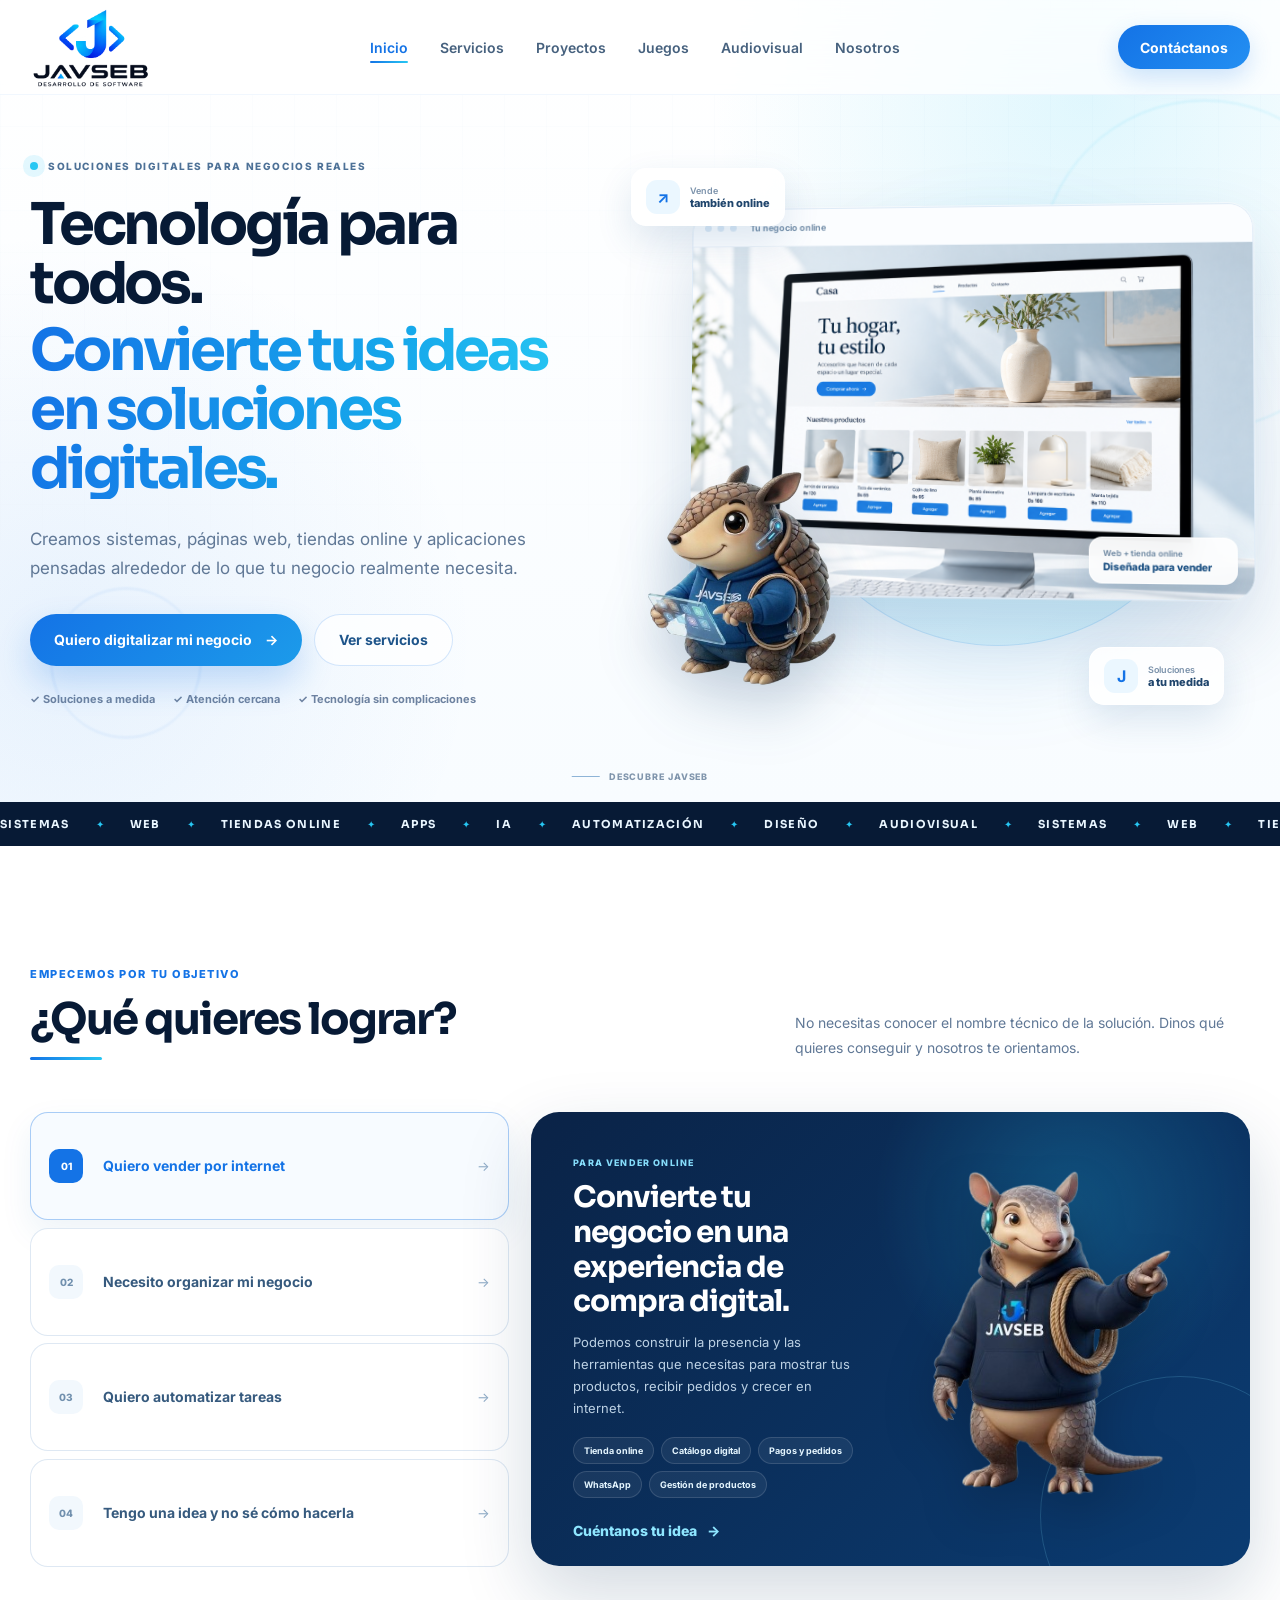
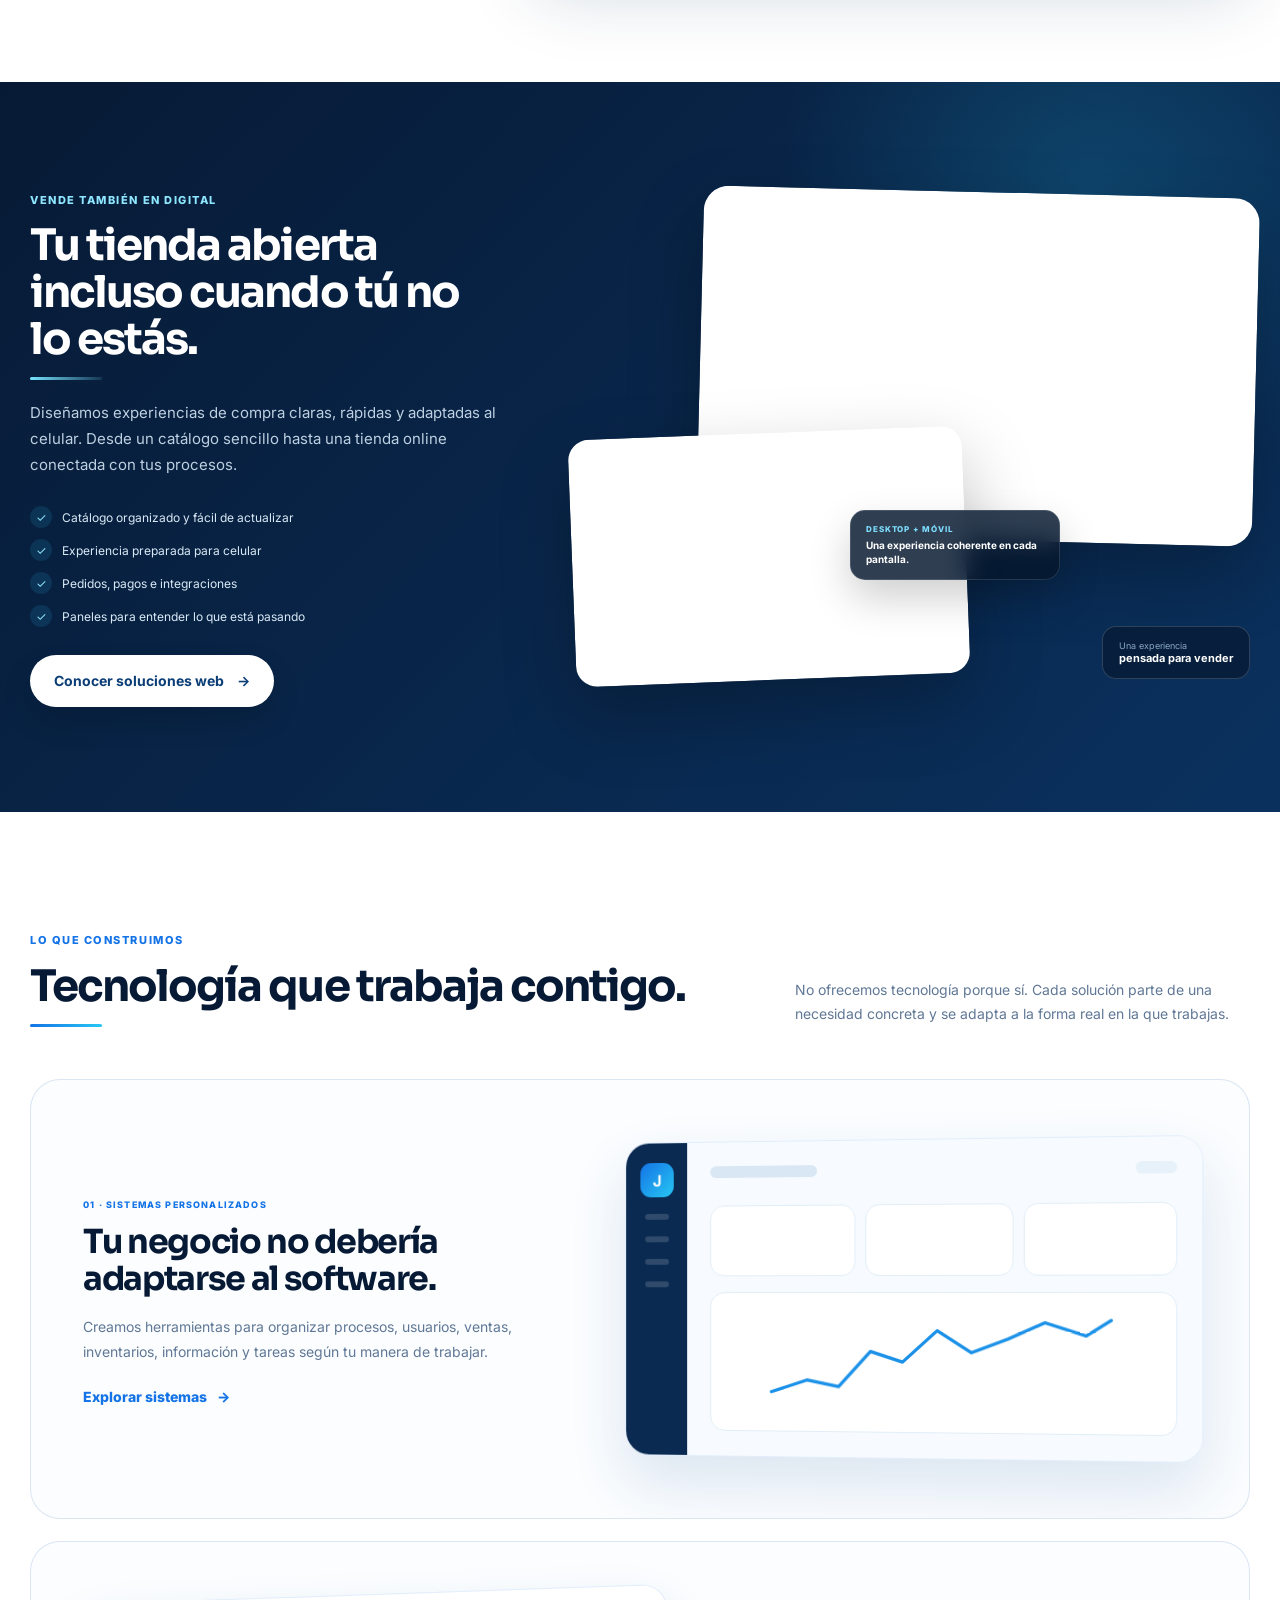
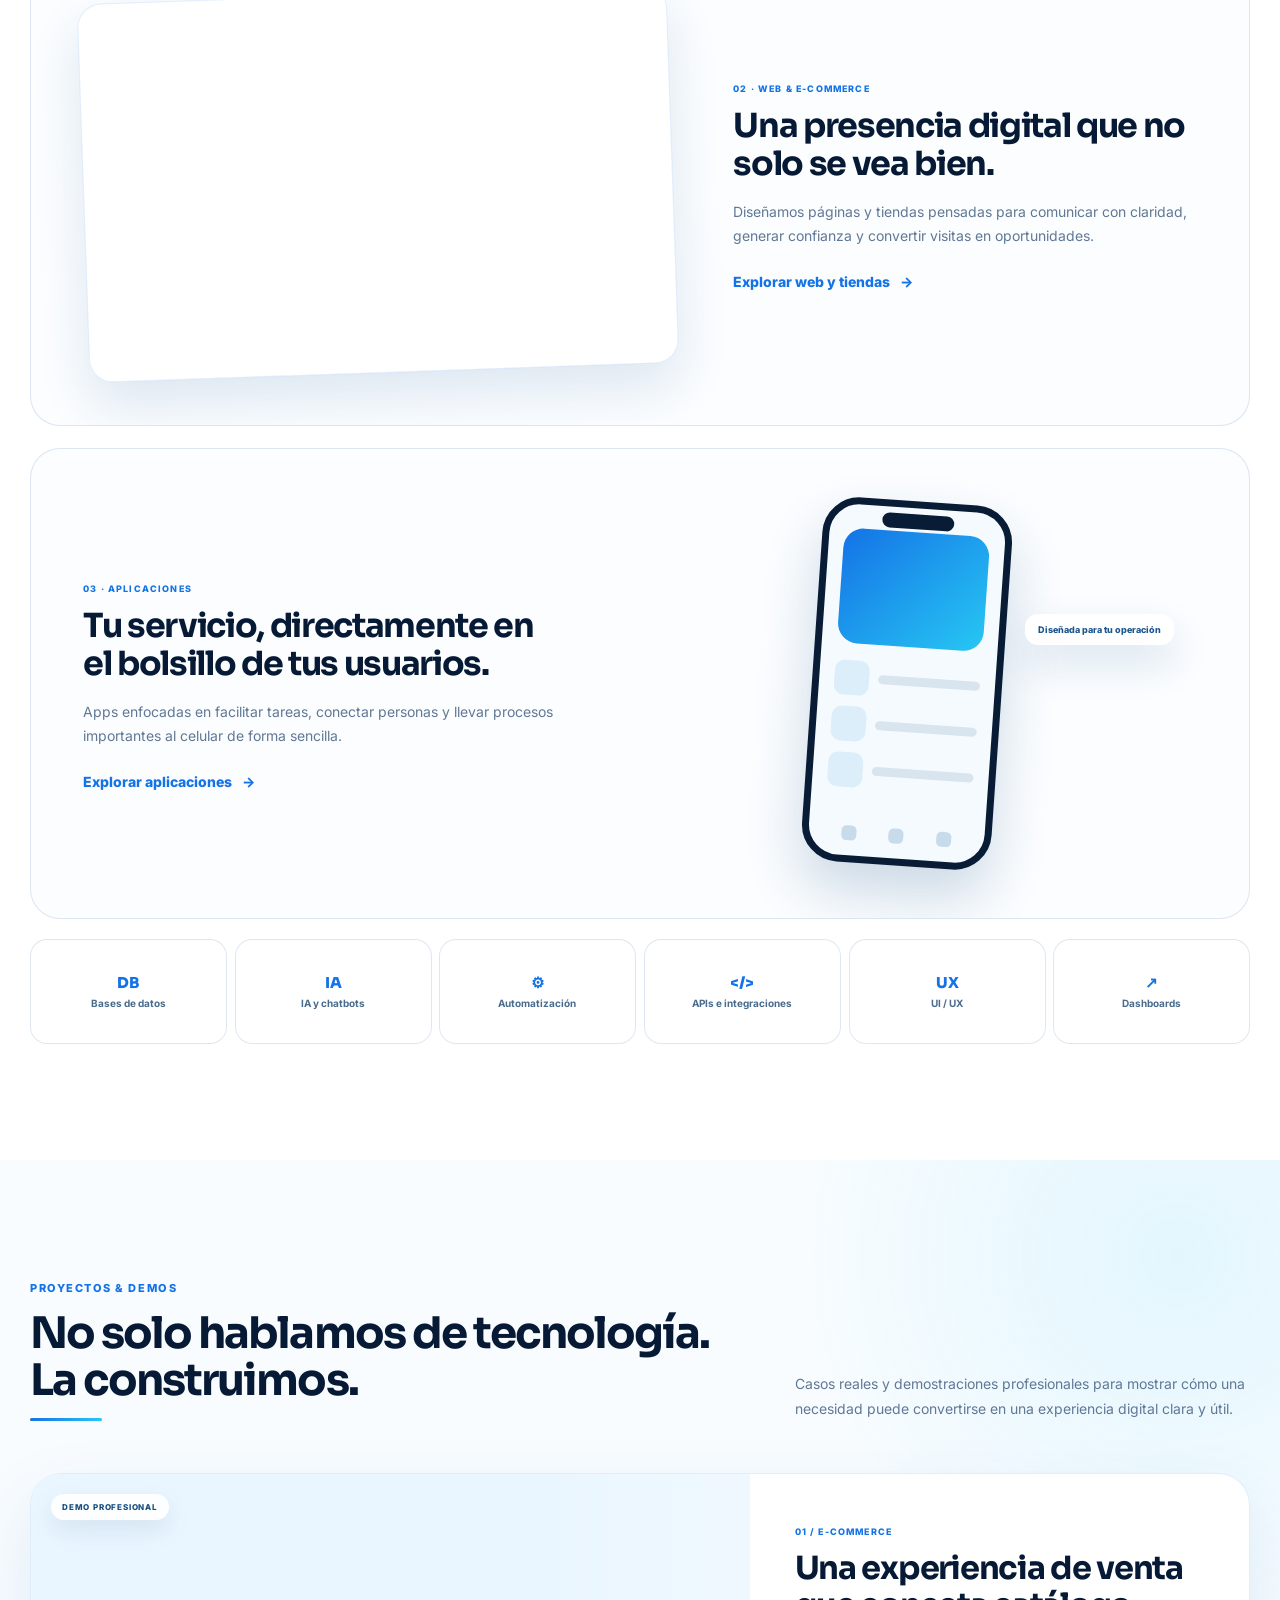
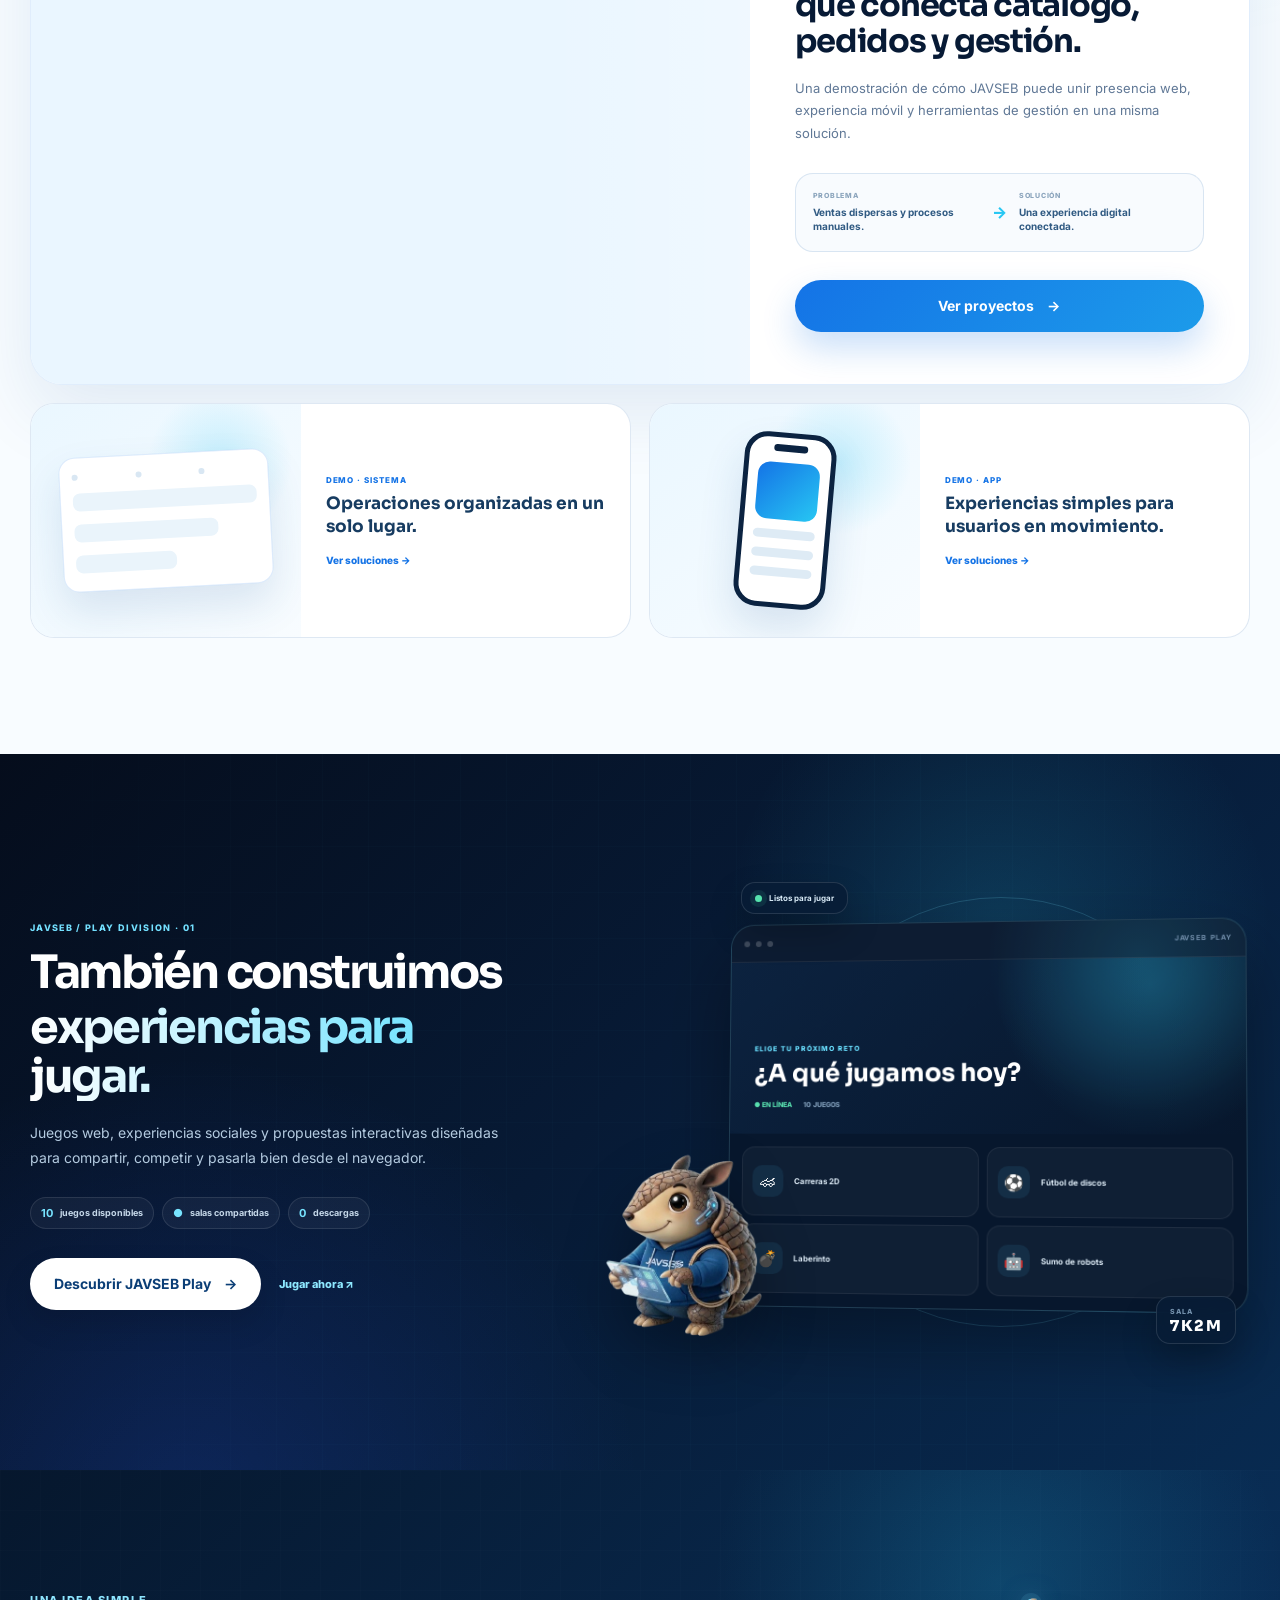
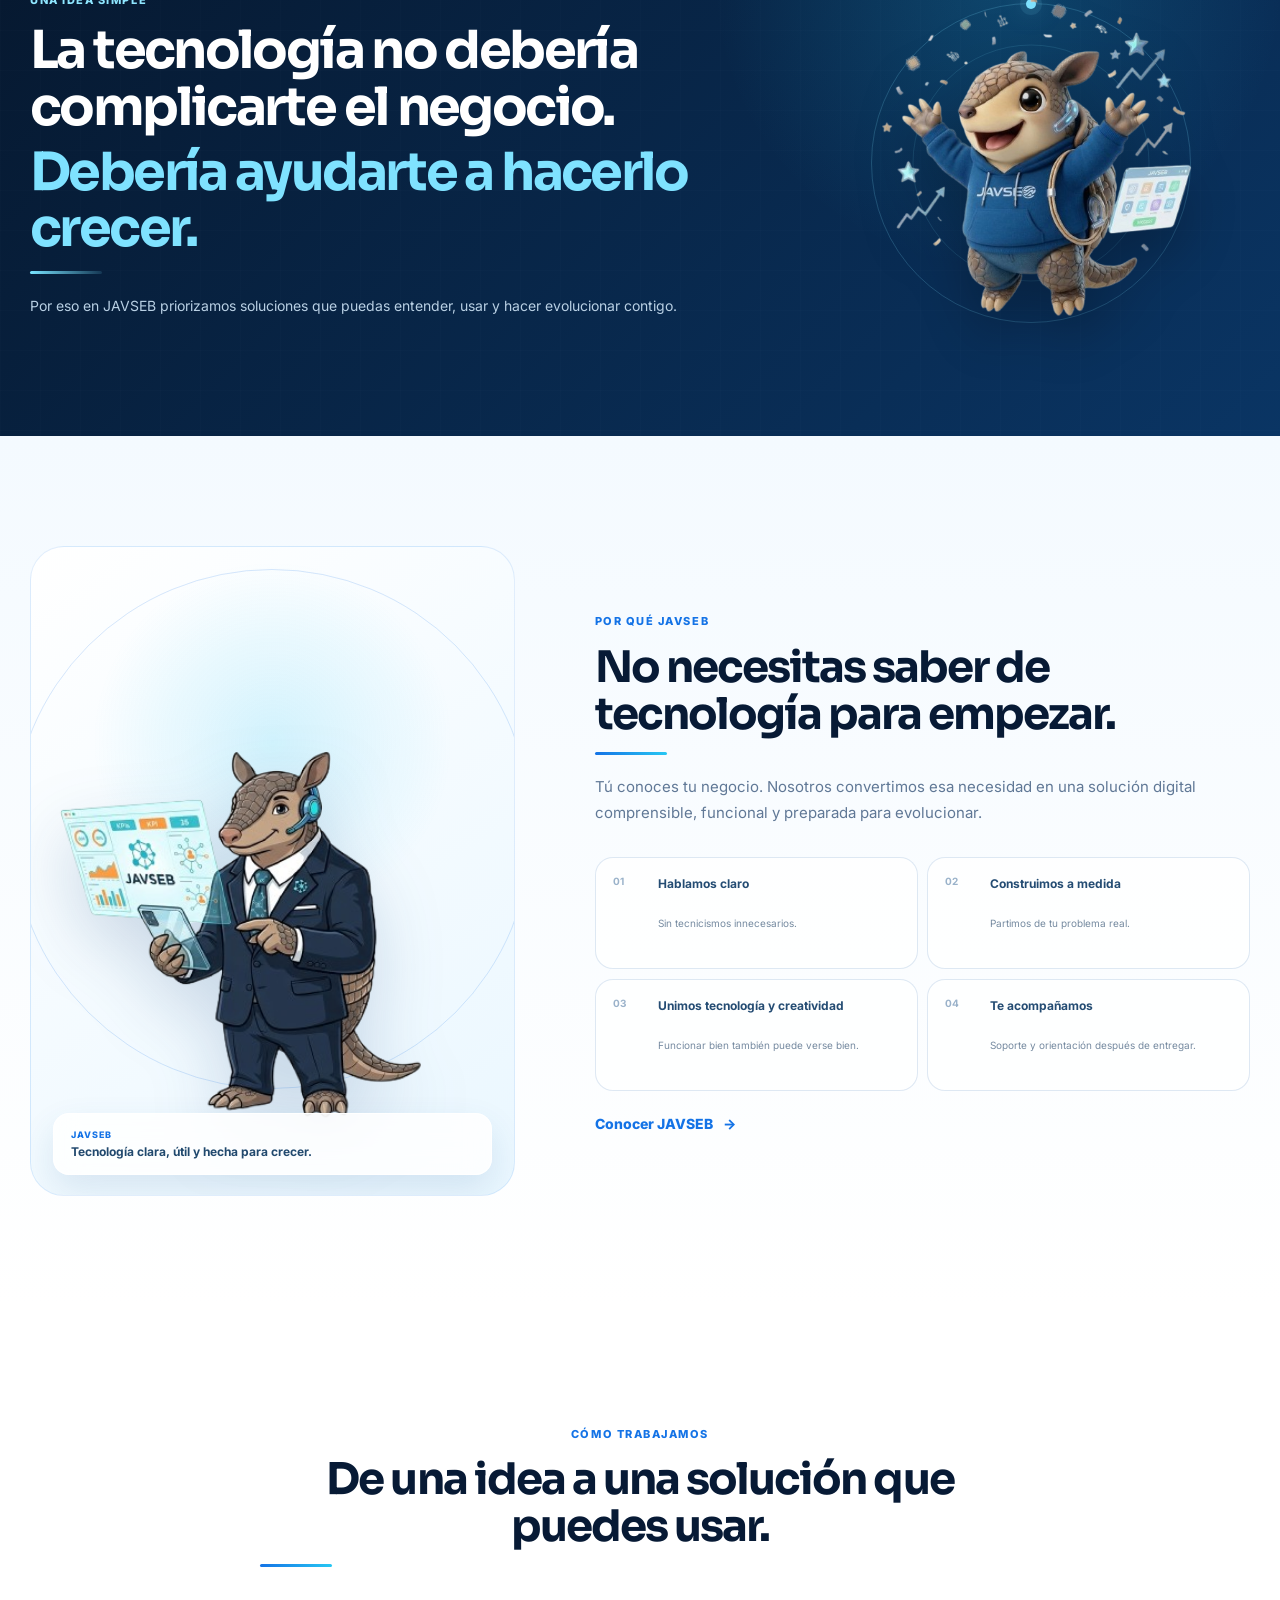
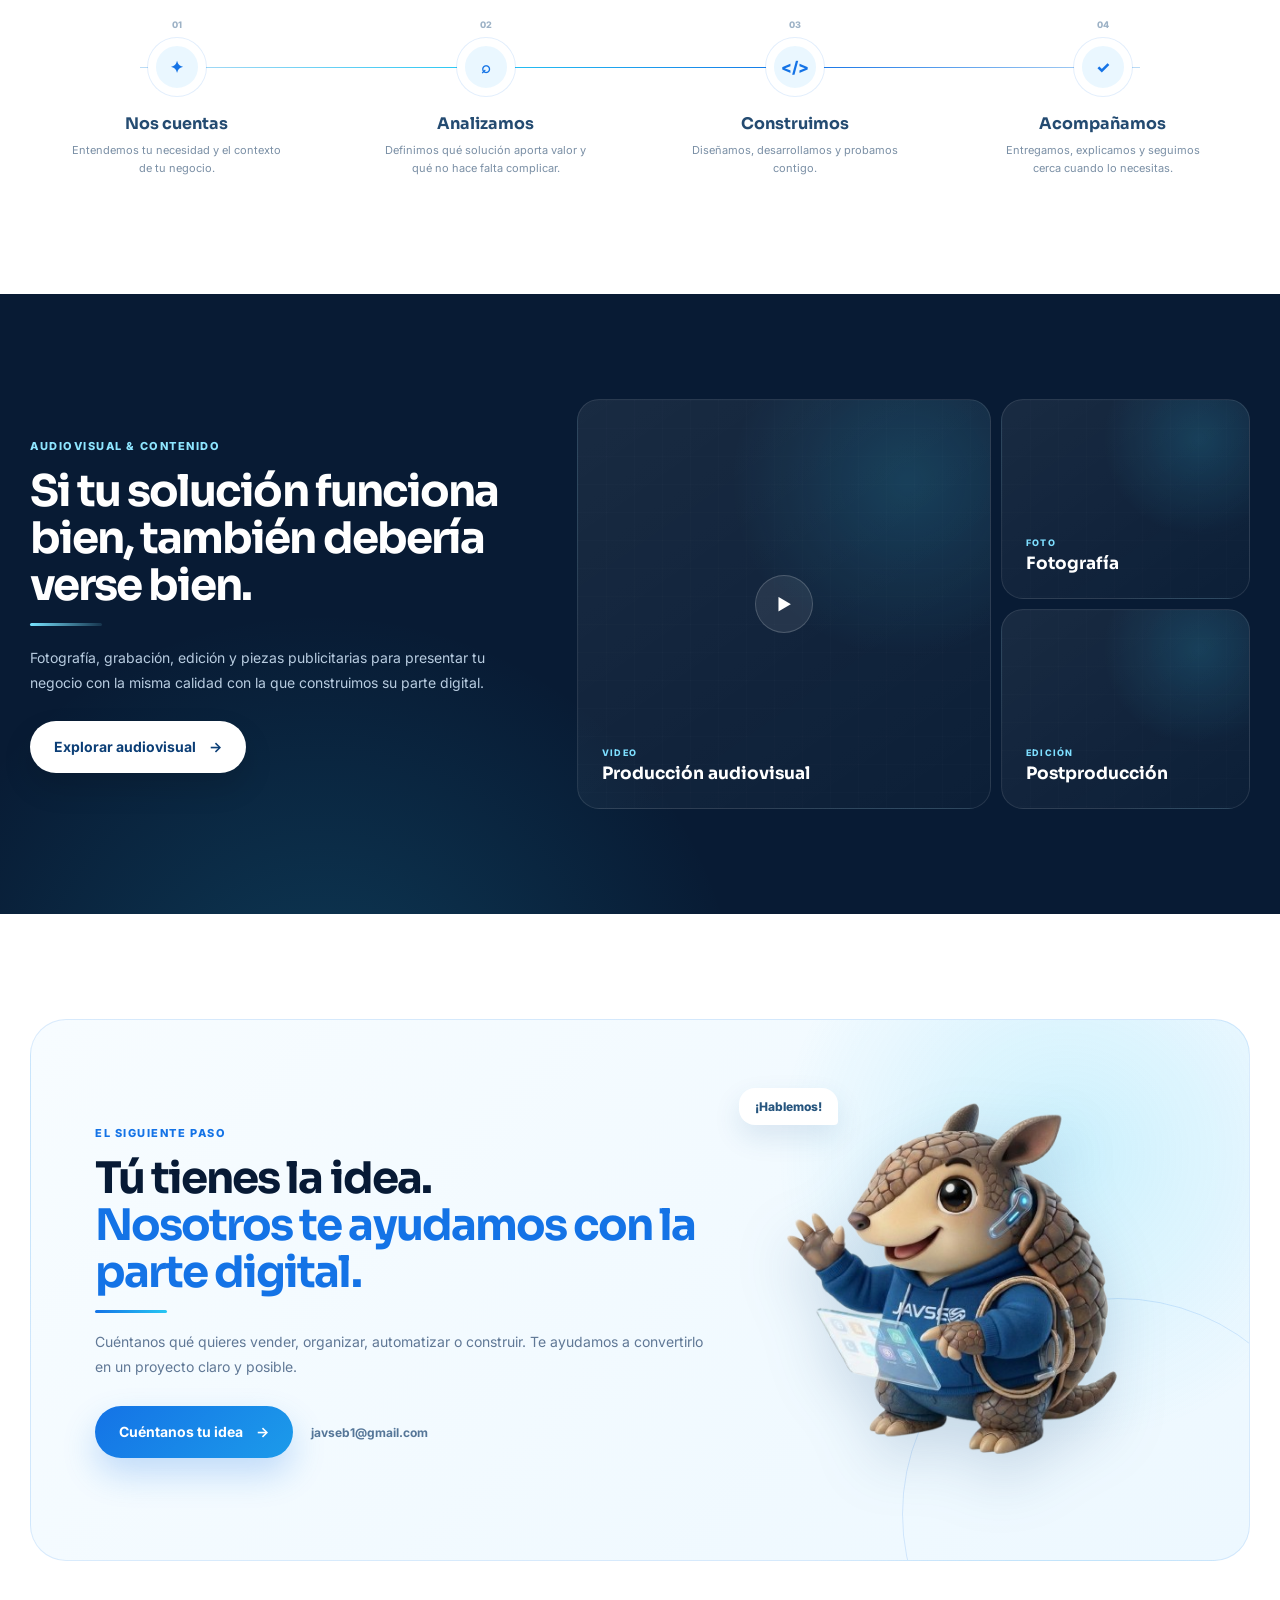
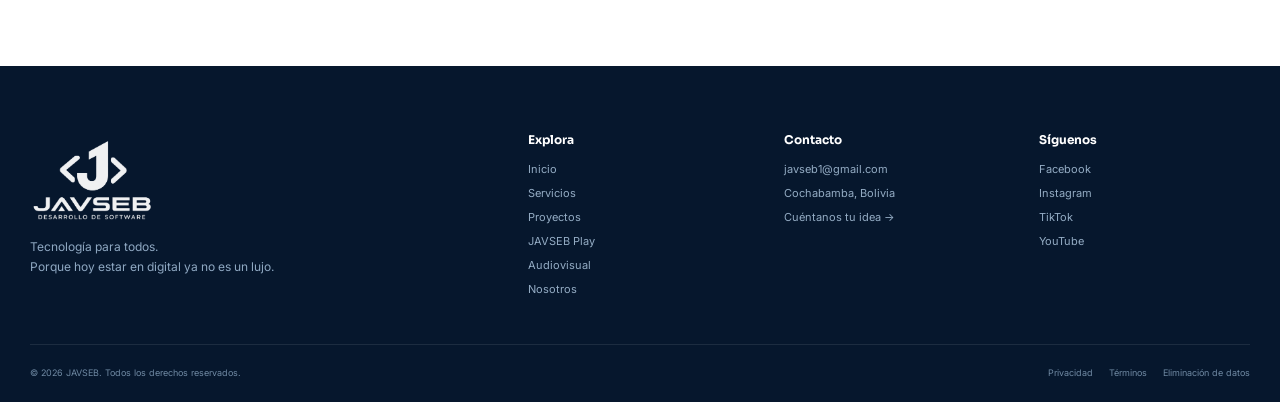
==== commit 8f0956d5: "Agregar JAVSEB Play y portafolio de juegos" ====
--- a/index.html
+++ b/index.html
@@ -27,6 +27,7 @@
         <a href="/" class="nav__link active">Inicio</a>
         <a href="servicios/" class="nav__link">Servicios</a>
         <a href="proyectos/" class="nav__link">Proyectos</a>
+        <a href="juegos/" class="nav__link">Juegos</a>
         <a href="audiovisual/" class="nav__link">Audiovisual</a>
         <a href="nosotros/" class="nav__link">Nosotros</a>
         <a href="contacto/" class="nav__link nav__link--mobile-contact">Contacto</a>
@@ -449,6 +450,51 @@
       </div>
     </section>
 
+
+    <!-- JAVSEB PLAY -->
+    <section class="v2-play-home" id="javseb-play">
+      <div class="container v2-play-home__grid">
+        <div class="v2-play-home__copy reveal">
+          <span class="v2-play-home__eyebrow">JAVSEB / PLAY DIVISION · 01</span>
+          <h2>También construimos <strong>experiencias para jugar.</strong></h2>
+          <p>
+            Juegos web, experiencias sociales y propuestas interactivas diseñadas
+            para compartir, competir y pasarla bien desde el navegador.
+          </p>
+          <div class="v2-play-home__facts">
+            <span><b>10</b> juegos disponibles</span>
+            <span><b>●</b> salas compartidas</span>
+            <span><b>0</b> descargas</span>
+          </div>
+          <div class="v2-play-home__actions">
+            <a href="juegos/" class="v2-btn v2-btn--white">Descubrir JAVSEB Play <span>→</span></a>
+            <a href="https://juegos-javseb.javseb-kiru.workers.dev/" target="_blank" rel="noopener" class="v2-play-home__live">Jugar ahora ↗</a>
+          </div>
+        </div>
+
+        <div class="v2-play-home__visual reveal" aria-label="Vista conceptual de JAVSEB Play">
+          <div class="v2-play-home__orbit" aria-hidden="true"></div>
+          <div class="v2-play-screen">
+            <div class="v2-play-screen__top"><span></span><span></span><span></span><b>JAVSEB PLAY</b></div>
+            <div class="v2-play-screen__hero">
+              <small>ELIGE TU PRÓXIMO RETO</small>
+              <strong>¿A qué jugamos hoy?</strong>
+              <div class="v2-play-screen__status"><span>● EN LÍNEA</span><span>10 JUEGOS</span></div>
+            </div>
+            <div class="v2-play-screen__games">
+              <div><i>🏎</i><span>Carreras 2D</span></div>
+              <div><i>⚽</i><span>Fútbol de discos</span></div>
+              <div><i>💣</i><span>Laberinto</span></div>
+              <div><i>🤖</i><span>Sumo de robots</span></div>
+            </div>
+          </div>
+          <img src="assets/img/kiru/kiru-tablet.png" alt="Kiru presentando JAVSEB Play" class="v2-play-home__kiru" loading="lazy">
+          <div class="v2-play-home__chip v2-play-home__chip--room"><small>SALA</small><b>7K2M</b></div>
+          <div class="v2-play-home__chip v2-play-home__chip--online"><span></span><b>Listos para jugar</b></div>
+        </div>
+      </div>
+    </section>
+
     <!-- FRASE DE MARCA -->
     <section class="v2-brand-statement">
       <div class="container v2-brand-statement__grid">
@@ -635,6 +681,7 @@
           <a href="/">Inicio</a>
           <a href="servicios/">Servicios</a>
           <a href="proyectos/">Proyectos</a>
+          <a href="juegos/">JAVSEB Play</a>
           <a href="audiovisual/">Audiovisual</a>
           <a href="nosotros/">Nosotros</a>
         </div>
--- a/assets/css/home-v2.css
+++ b/assets/css/home-v2.css
@@ -4003,3 +4003,27 @@
     translate: 0 0 !important;
   }
 }
+
+
+/* =========================================================
+   JAVSEB PLAY — SECCIÓN EN HOME
+========================================================= */
+.v2-play-home{position:relative;overflow:hidden;padding:108px 0;color:#fff;background:radial-gradient(circle at 78% 24%,rgba(45,217,255,.15),transparent 24%),radial-gradient(circle at 15% 105%,rgba(41,93,255,.18),transparent 34%),linear-gradient(135deg,#050d1c 0%,#071a35 48%,#082a50 100%)}
+.v2-play-home::before{content:"";position:absolute;inset:0;opacity:.22;background-image:linear-gradient(rgba(113,224,255,.08) 1px,transparent 1px),linear-gradient(90deg,rgba(113,224,255,.08) 1px,transparent 1px);background-size:46px 46px;mask-image:linear-gradient(90deg,transparent,#000 24%,#000 80%,transparent)}
+.v2-play-home__grid{position:relative;z-index:2;display:grid;grid-template-columns:.82fr 1.18fr;align-items:center;gap:70px}
+.v2-play-home__eyebrow{display:inline-block;margin-bottom:15px;color:#73e0ff;font-size:9px;font-weight:800;letter-spacing:.15em}
+.v2-play-home h2{margin:0;color:#fff;font:700 clamp(38px,3.6vw,56px)/1.06 "Sora",sans-serif;letter-spacing:-.05em}
+.v2-play-home h2 strong{display:block;margin-top:7px;color:transparent;background:linear-gradient(90deg,#fff,#7ce5ff 78%);-webkit-background-clip:text;background-clip:text}
+.v2-play-home__copy>p{max-width:580px;margin-top:20px;color:#b4cbe0;font-size:14px;line-height:1.78}
+.v2-play-home__facts{display:flex;flex-wrap:wrap;gap:8px;margin-top:26px}.v2-play-home__facts span{display:inline-flex;align-items:center;gap:7px;padding:8px 10px;border:1px solid rgba(255,255,255,.10);border-radius:999px;color:#c6d9ea;background:rgba(255,255,255,.045);font-size:9px;font-weight:700}.v2-play-home__facts b{color:#77e4ff;font-size:11px}
+.v2-play-home__actions{display:flex;align-items:center;flex-wrap:wrap;gap:18px;margin-top:29px}.v2-play-home__live{color:#8de8ff;font-size:11px;font-weight:800}
+.v2-play-home__visual{position:relative;min-height:500px}.v2-play-home__orbit{position:absolute;width:430px;height:430px;right:5%;top:50%;transform:translateY(-50%);border:1px solid rgba(117,226,255,.18);border-radius:50%}.v2-play-home__orbit::before{content:"";position:absolute;width:320px;height:320px;left:50%;top:50%;transform:translate(-50%,-50%);border:1px solid rgba(117,226,255,.09);border-radius:50%}
+.v2-play-screen{position:absolute;z-index:2;width:min(83%,520px);right:1%;top:58px;overflow:hidden;border:1px solid rgba(144,230,255,.18);border-radius:24px;background:radial-gradient(circle at 80% 10%,rgba(44,207,255,.15),transparent 28%),#07172d;box-shadow:0 34px 75px rgba(0,0,0,.34);transform:perspective(1100px) rotateY(-5deg) rotateX(2deg);transition:transform .35s ease,box-shadow .35s ease}
+.v2-play-screen__top{height:38px;display:flex;align-items:center;gap:6px;padding:0 13px;border-bottom:1px solid rgba(255,255,255,.07);background:rgba(255,255,255,.025)}.v2-play-screen__top>span{width:6px;height:6px;border-radius:50%;background:rgba(255,255,255,.20)}.v2-play-screen__top b{margin-left:auto;color:#718daa;font-size:7px;letter-spacing:.12em}
+.v2-play-screen__hero{min-height:175px;display:flex;justify-content:flex-end;flex-direction:column;padding:25px;background:radial-gradient(circle at 82% 15%,rgba(53,214,255,.20),transparent 34%),linear-gradient(140deg,rgba(33,84,144,.18),transparent)}.v2-play-screen__hero small{color:#69defd;font-size:7px;font-weight:800;letter-spacing:.14em}.v2-play-screen__hero strong{margin-top:7px;color:#fff;font:700 25px/1.1 "Sora",sans-serif}.v2-play-screen__status{display:flex;gap:12px;margin-top:14px;color:#7d9ab6;font-size:7px;font-weight:800}.v2-play-screen__status span:first-child{color:#58dfae}
+.v2-play-screen__games{display:grid;grid-template-columns:1fr 1fr;gap:8px;padding:13px}.v2-play-screen__games>div{min-height:70px;display:grid;grid-template-columns:34px 1fr;align-items:center;gap:9px;padding:10px;border:1px solid rgba(255,255,255,.065);border-radius:13px;background:rgba(255,255,255,.035)}.v2-play-screen__games i{width:32px;height:32px;display:grid;place-items:center;border-radius:10px;background:rgba(74,198,255,.09);font-style:normal}.v2-play-screen__games span{color:#dceaf5;font-size:8px;font-weight:700}
+.v2-play-home__kiru{position:absolute;z-index:4;width:235px;left:-5px;bottom:-3px;filter:drop-shadow(0 25px 28px rgba(0,0,0,.32));animation:v2KiruFloat 6.3s ease-in-out infinite}.v2-play-home__chip{position:absolute;z-index:6;padding:10px 13px;border:1px solid rgba(255,255,255,.12);border-radius:14px;background:rgba(8,28,54,.86);backdrop-filter:blur(12px);box-shadow:0 16px 35px rgba(0,0,0,.24)}.v2-play-home__chip--room{right:2%;bottom:18px;display:grid;gap:2px}.v2-play-home__chip--room small{color:#7592ad;font-size:7px;font-weight:800;letter-spacing:.12em}.v2-play-home__chip--room b{color:#fff;font:800 15px/1 "Sora",sans-serif;letter-spacing:.1em}.v2-play-home__chip--online{left:25%;top:20px;display:flex;align-items:center;gap:7px}.v2-play-home__chip--online span{width:7px;height:7px;border-radius:50%;background:#55e3ad;box-shadow:0 0 0 5px rgba(85,227,173,.10)}.v2-play-home__chip--online b{color:#d9ebf7;font-size:8px}
+@media(hover:hover) and (pointer:fine){.v2-play-home__visual:hover .v2-play-screen{transform:perspective(1100px) rotateY(-2.5deg) rotateX(1deg) translateY(-4px);box-shadow:0 40px 85px rgba(0,0,0,.38)}.v2-play-home__live:hover{color:#fff}}
+@media(max-width:900px){.v2-play-home__grid{grid-template-columns:1fr;gap:25px}.v2-play-home__copy{max-width:700px}.v2-play-home__visual{width:min(100%,680px);margin-inline:auto}}
+@media(max-width:640px){.v2-play-home{padding:70px 0 50px}.v2-play-home h2{font-size:31px;line-height:1.11}.v2-play-home__copy>p{font-size:13px}.v2-play-home__actions{align-items:stretch;flex-direction:column}.v2-play-home__actions .v2-btn{width:100%}.v2-play-home__live{text-align:center}.v2-play-home__visual{min-height:355px;margin-top:5px}.v2-play-home__orbit{width:285px;height:285px;right:-5px}.v2-play-home__orbit::before{width:215px;height:215px}.v2-play-screen{width:82%;top:45px;right:0;border-radius:17px}.v2-play-screen__top{height:27px}.v2-play-screen__hero{min-height:112px;padding:15px}.v2-play-screen__hero strong{font-size:16px}.v2-play-screen__games{gap:5px;padding:8px}.v2-play-screen__games>div{min-height:48px;grid-template-columns:24px 1fr;padding:6px}.v2-play-screen__games i{width:23px;height:23px;border-radius:7px;font-size:11px}.v2-play-screen__games span{font-size:6px}.v2-play-home__kiru{width:145px;left:-16px;bottom:0}.v2-play-home__chip--online{left:2%;top:10px}.v2-play-home__chip--room{right:0;bottom:5px}}
+@media(max-width:390px){.v2-play-home__visual{min-height:330px}.v2-play-screen{width:84%}.v2-play-home__kiru{width:135px}}
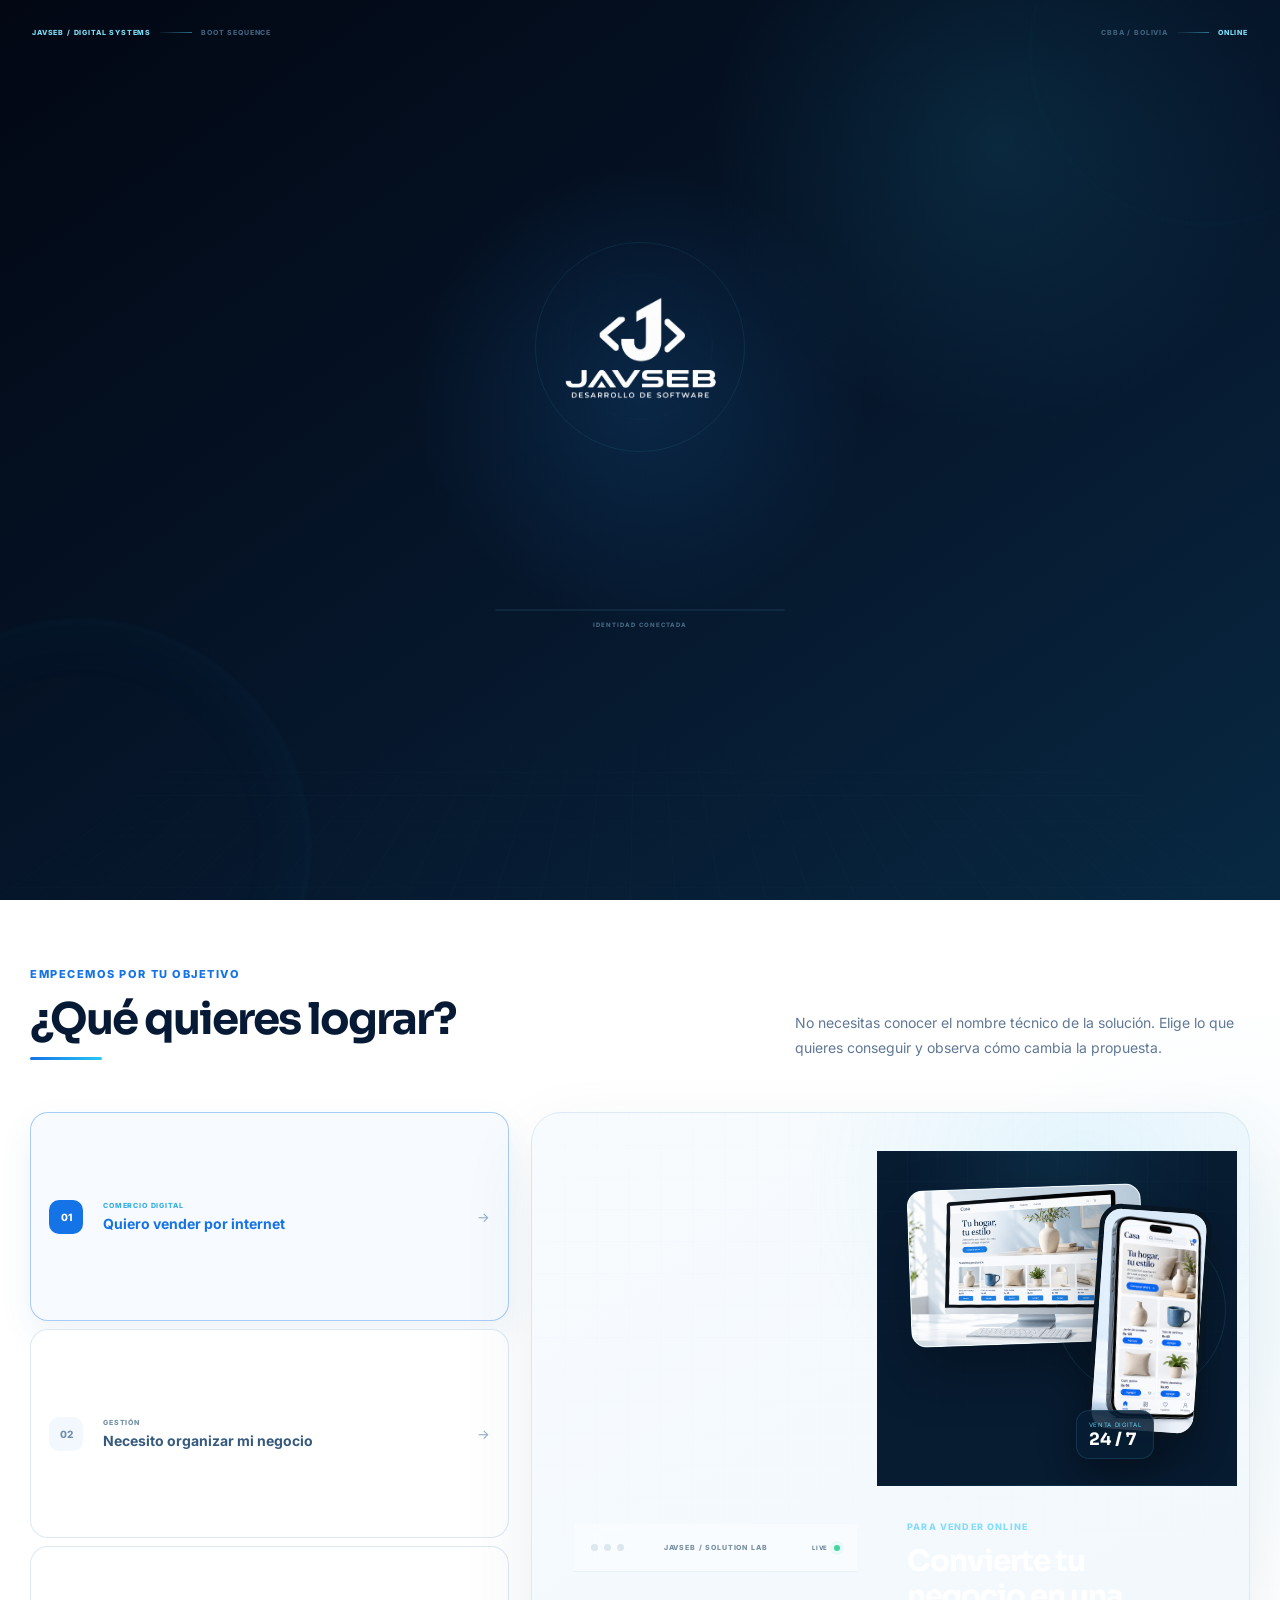
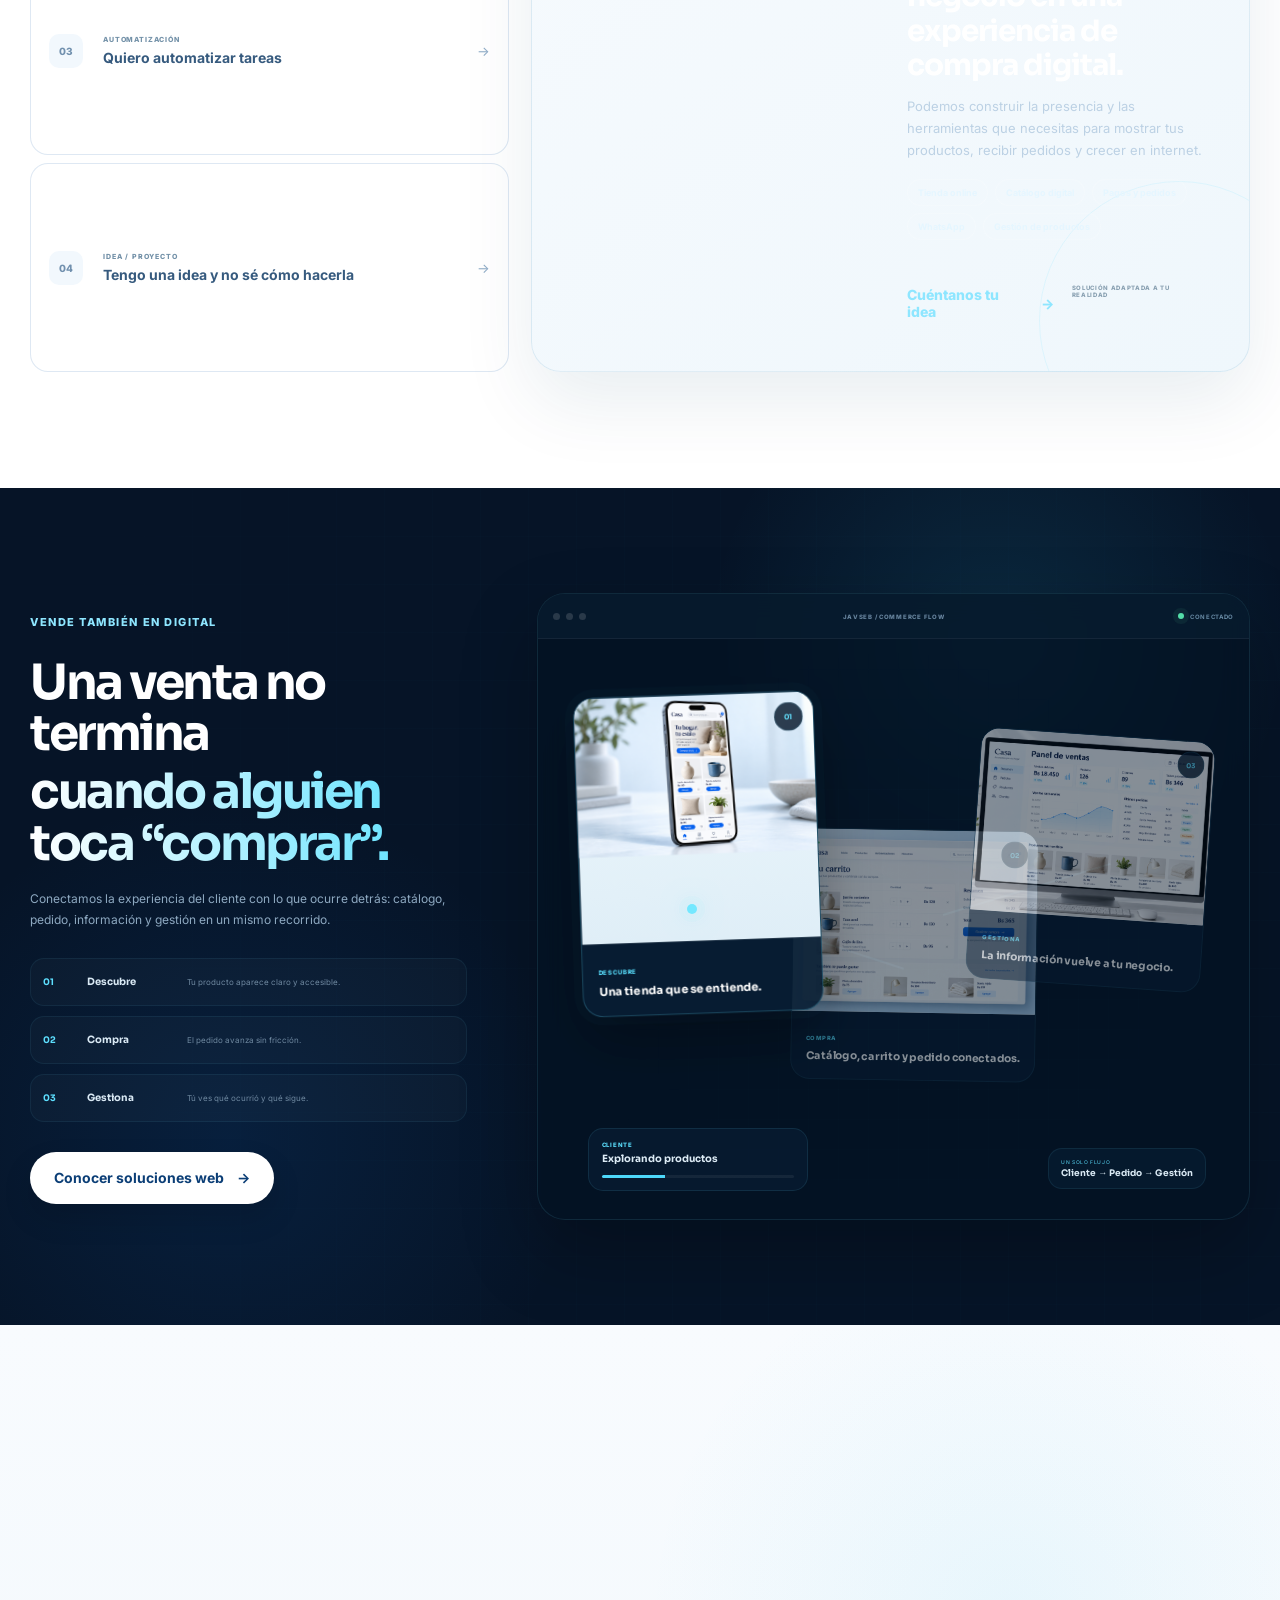
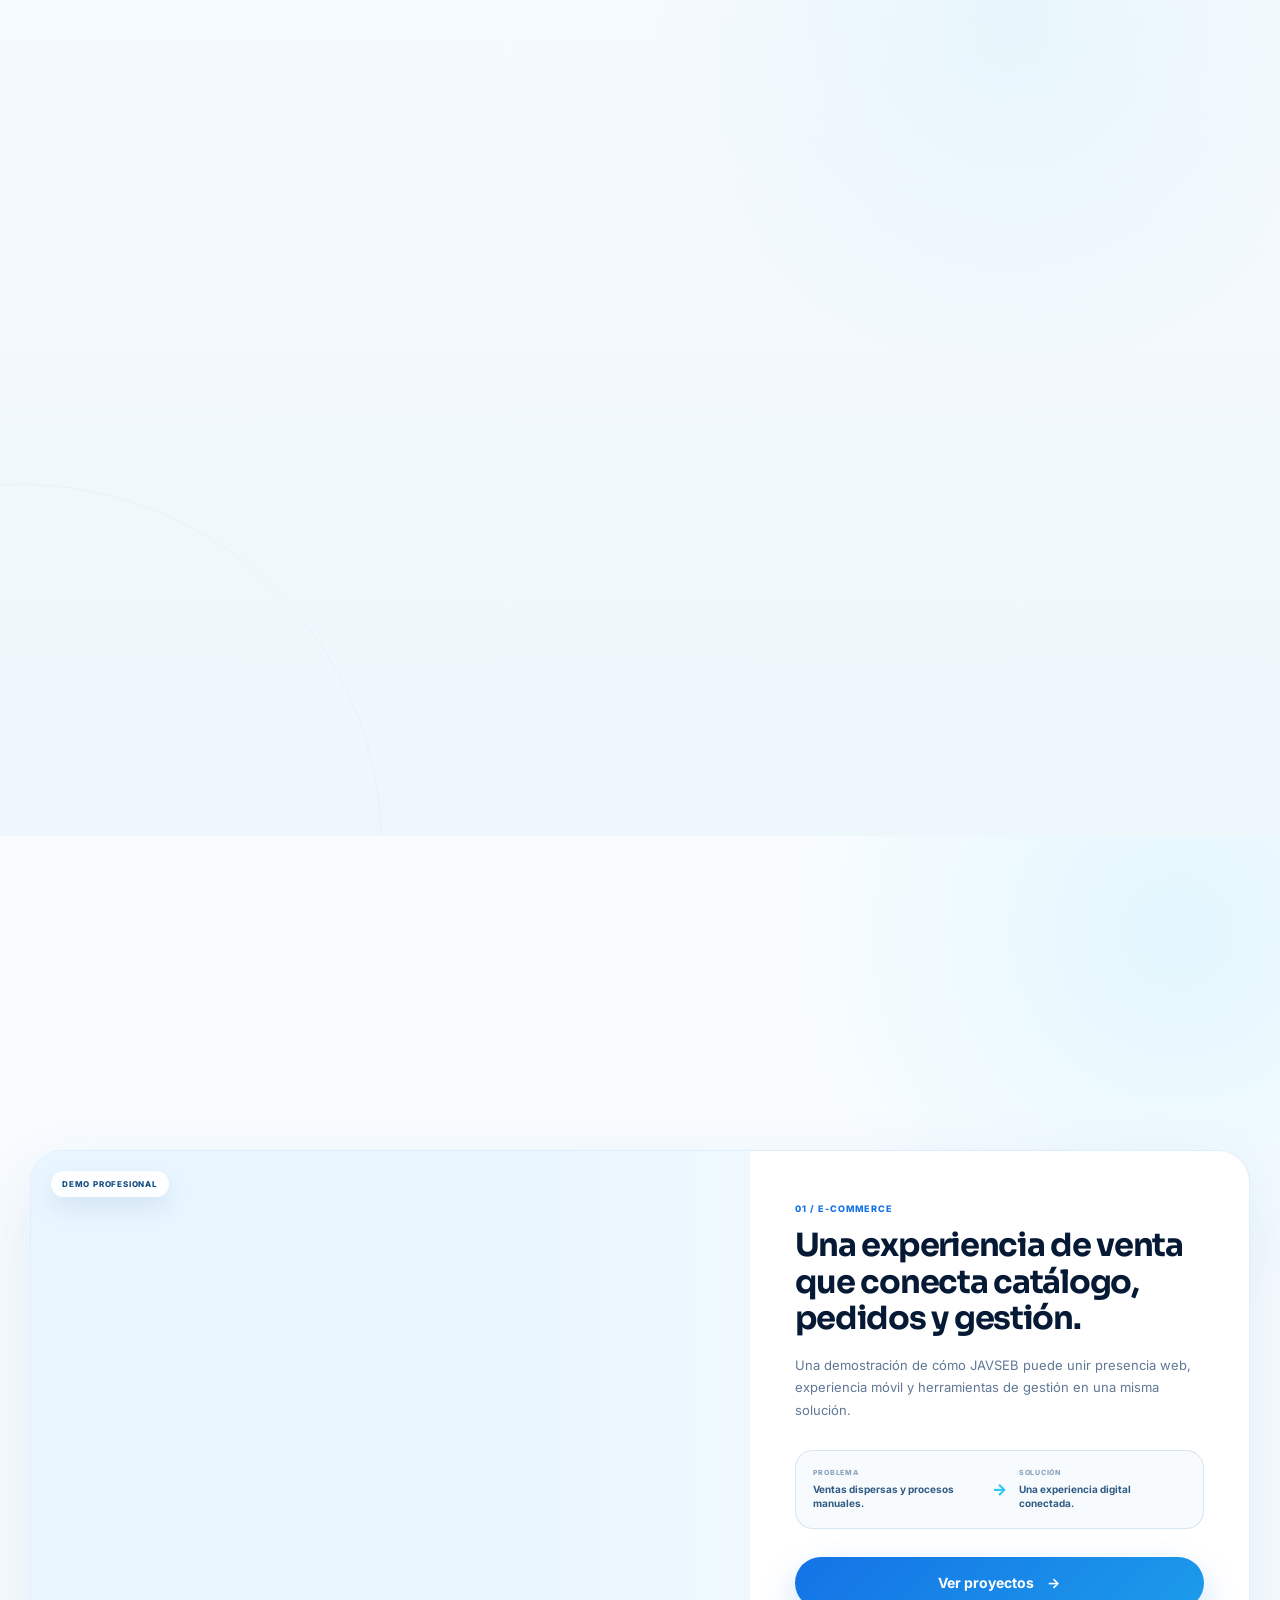
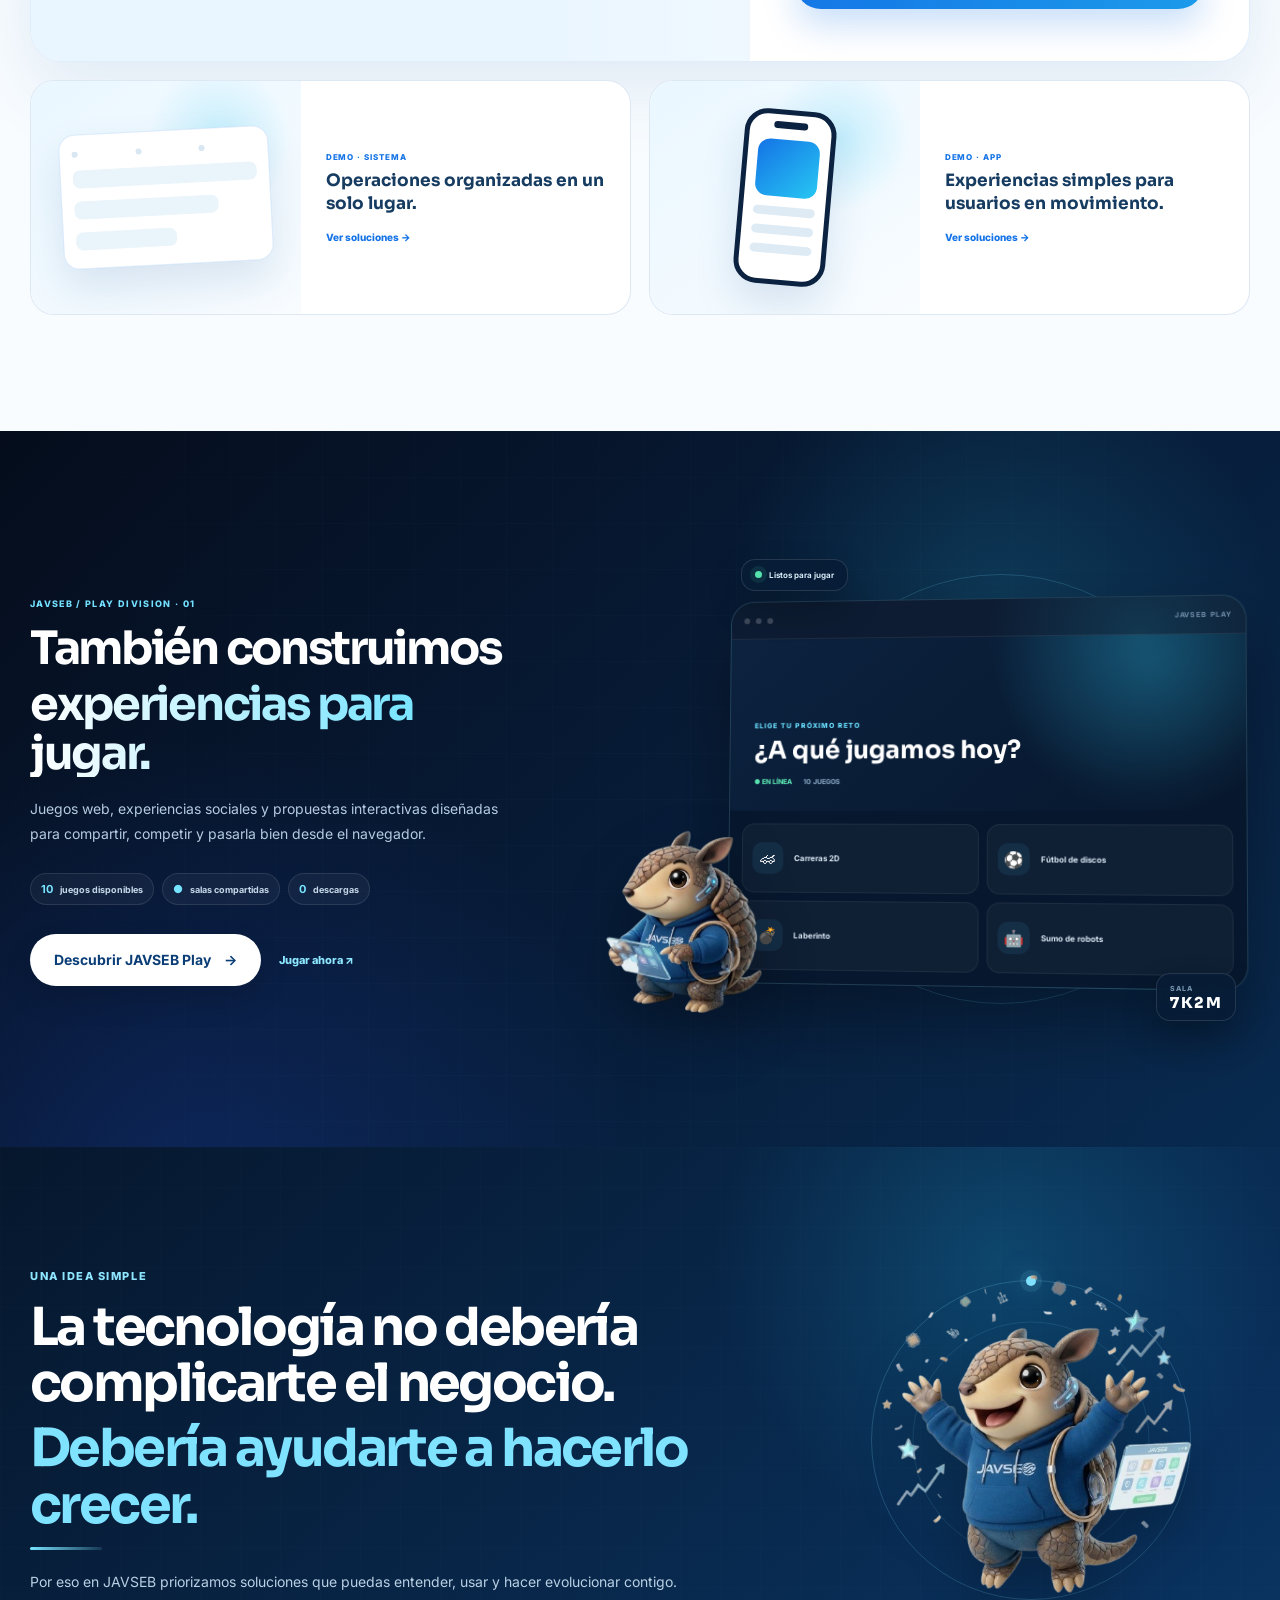
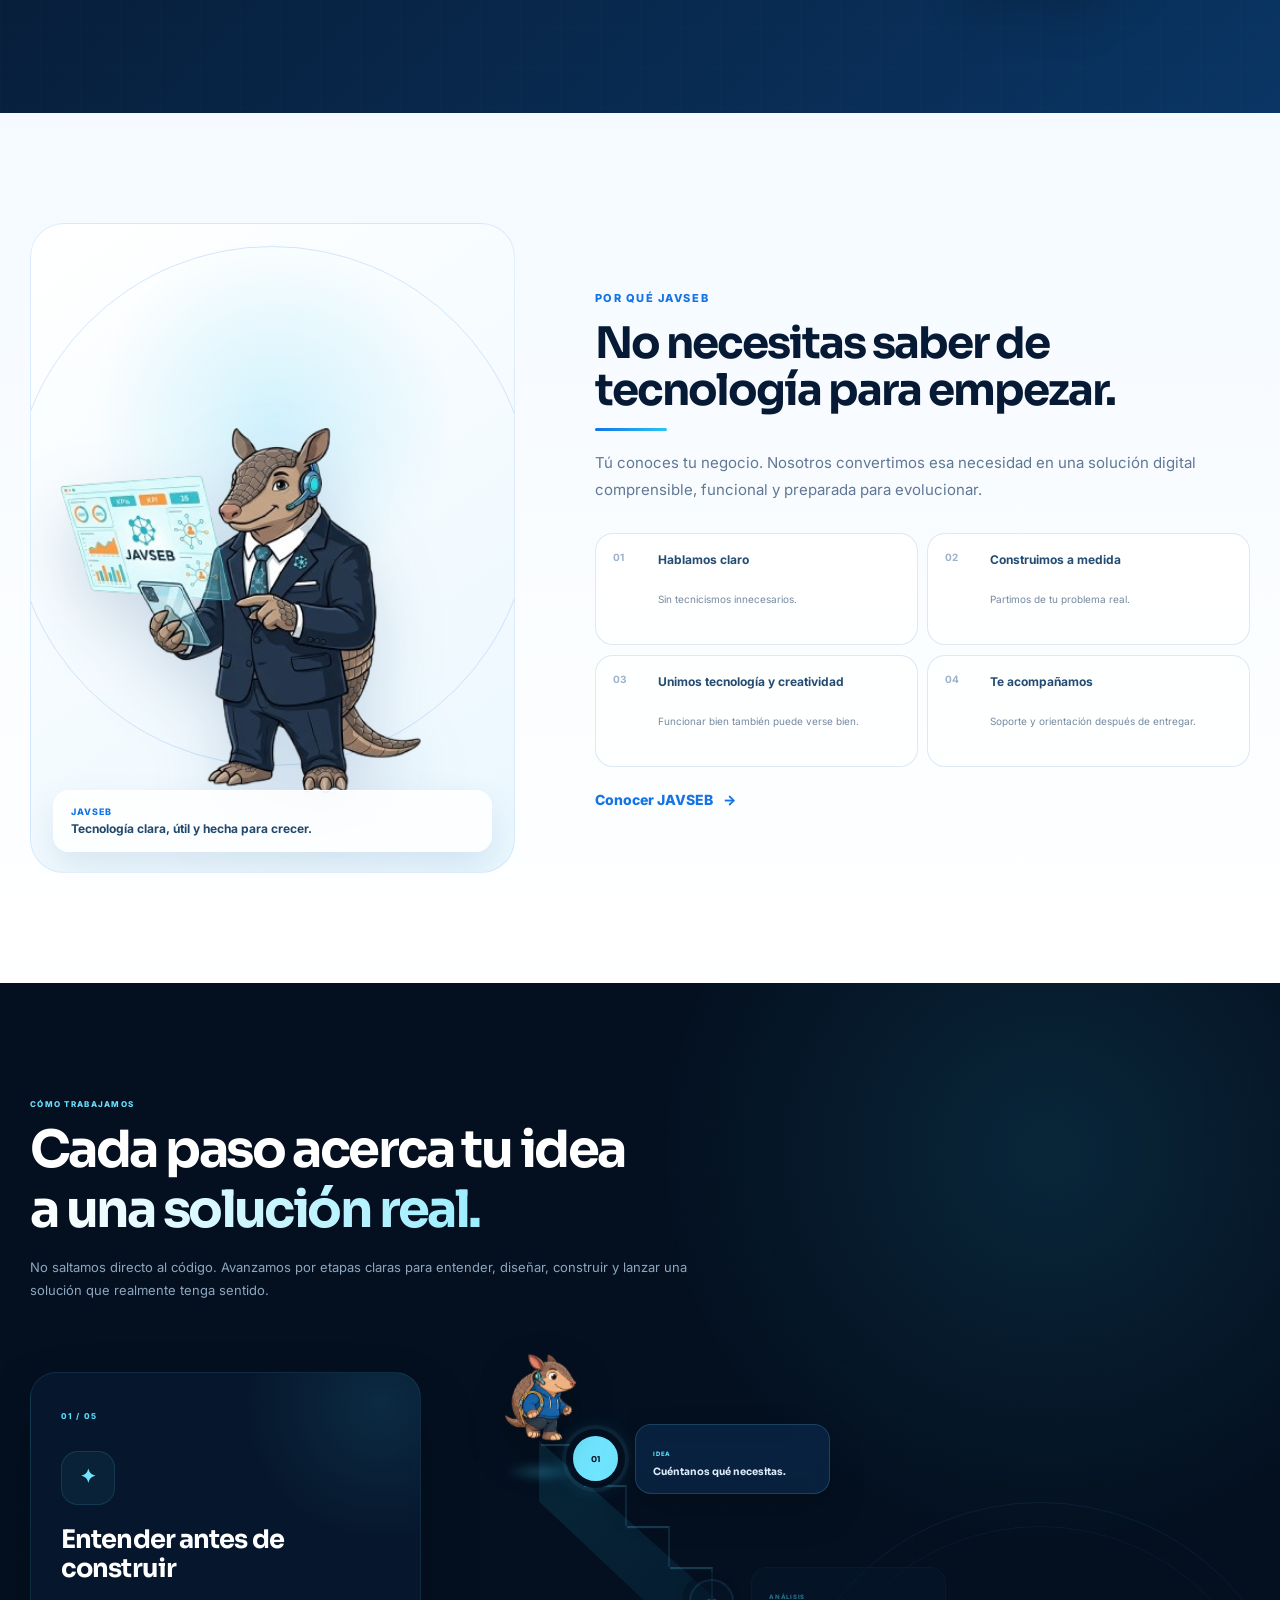
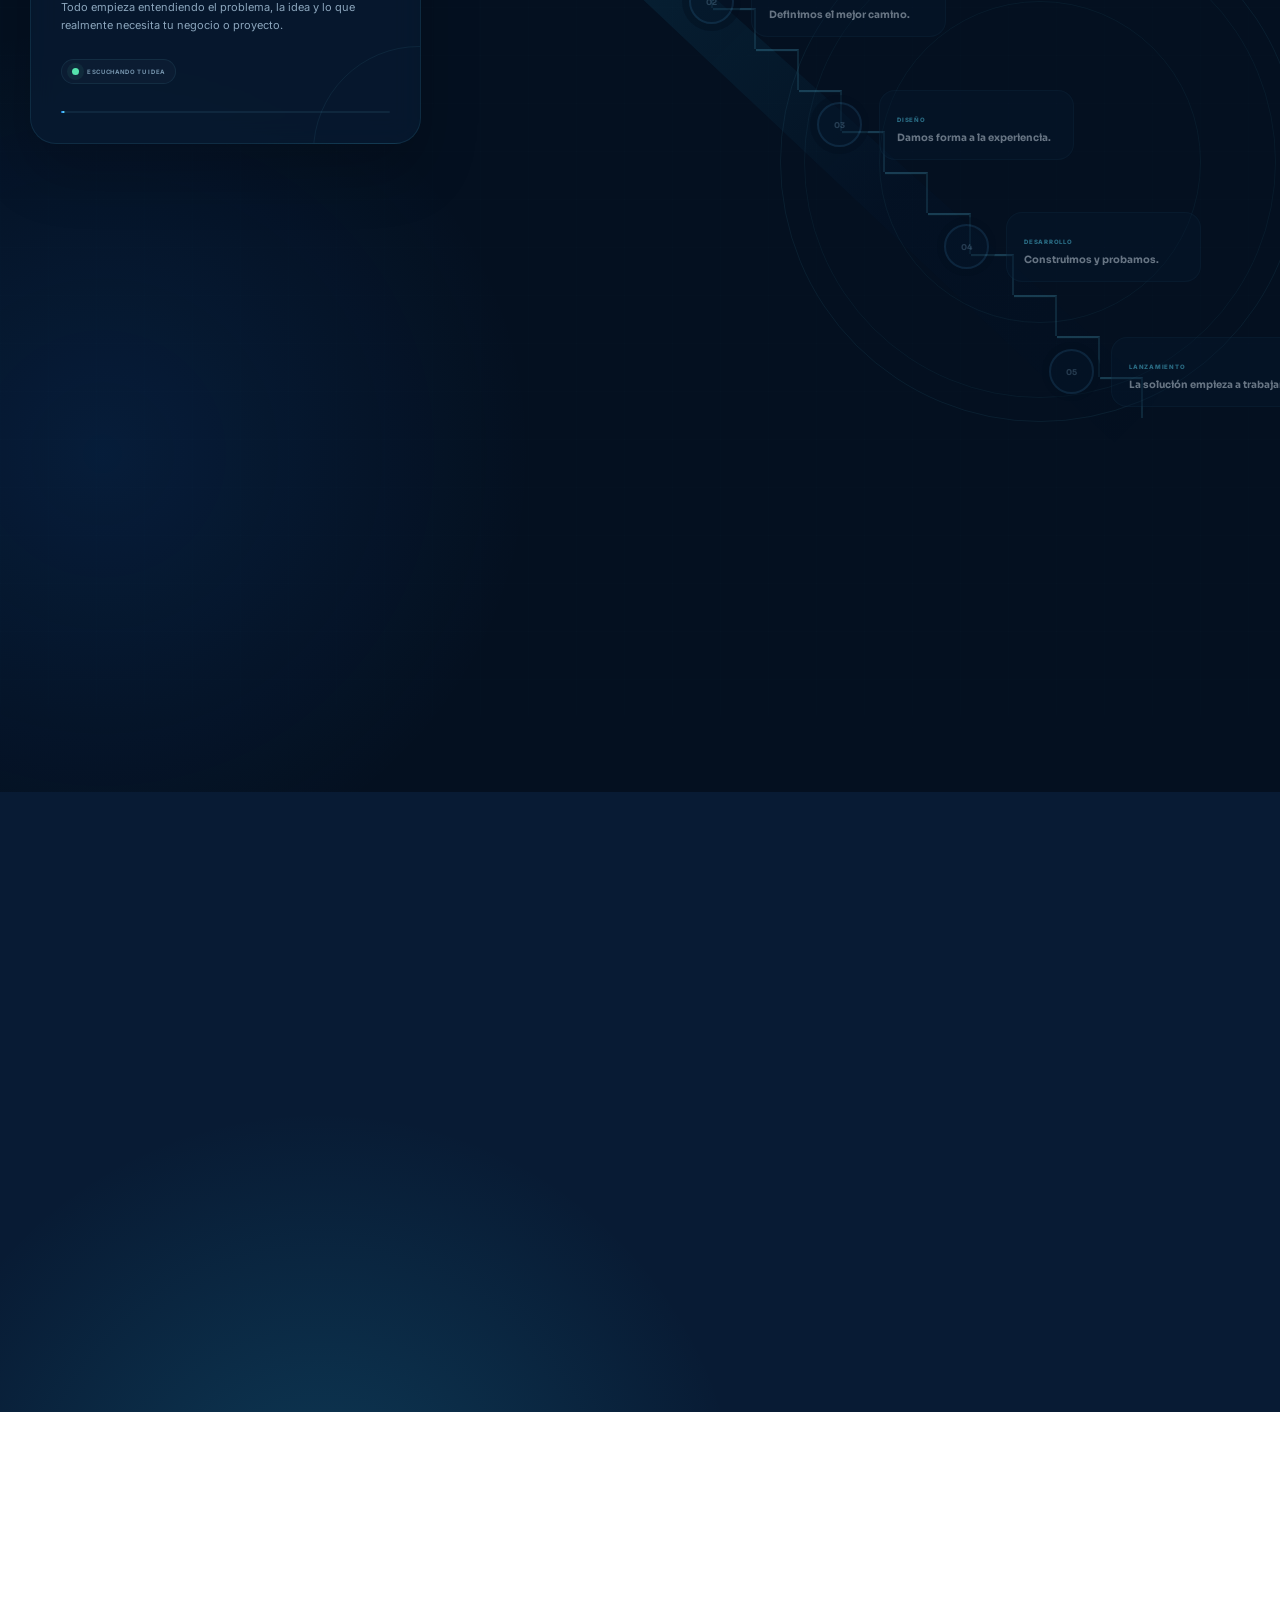
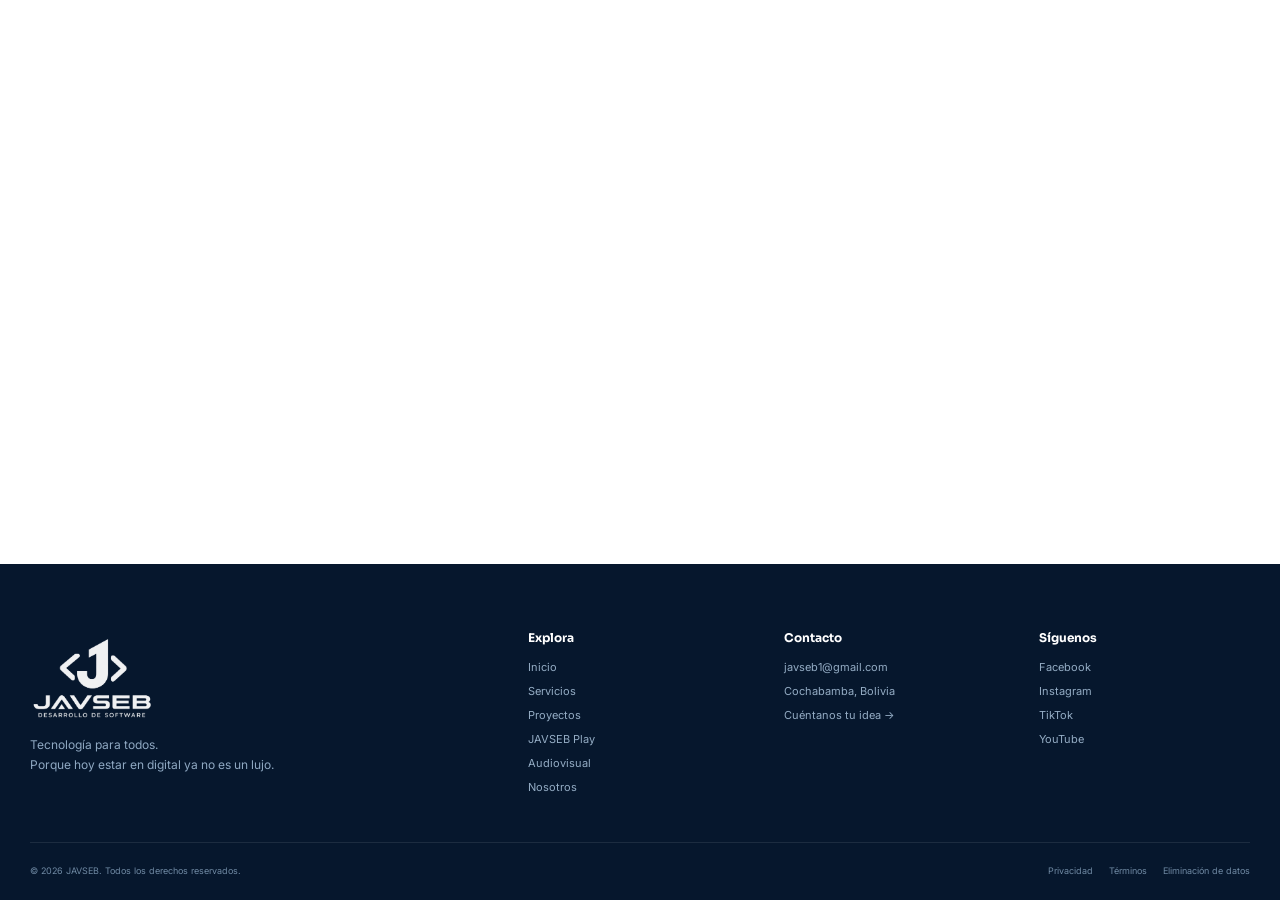
==== commit f8616ccf: "feat: complete JAVSEB V3 interactive homepage" ====
--- a/index.html
+++ b/index.html
@@ -14,9 +14,89 @@
   <link rel="stylesheet" href="assets/css/styles.css">
   <link rel="stylesheet" href="assets/css/responsive.css">
   <link rel="stylesheet" href="assets/css/home-v2.css">
+  <link rel="stylesheet" href="assets/css/experience-v3.css">
+
+  <script>
+    (() => {
+      try {
+        const reduced = window.matchMedia("(prefers-reduced-motion: reduce)").matches;
+        const seen = sessionStorage.getItem("javseb-v3-intro-seen") === "1";
+
+        if (!reduced && !seen) {
+          document.documentElement.classList.add("v3-intro-pending");
+        }
+      } catch (_) {
+        document.documentElement.classList.add("v3-intro-pending");
+      }
+    })();
+  </script>
+
 </head>
 
 <body class="home-v2">
+  <!-- =====================================================
+       JAVSEB V3 — CINEMATIC INTRO
+       Se muestra una vez por sesión.
+  ===================================================== -->
+  <div class="v3-intro" id="v3Intro" aria-hidden="true">
+
+    <div class="v3-intro__grid" aria-hidden="true"></div>
+    <div class="v3-intro__orb v3-intro__orb--one" aria-hidden="true"></div>
+    <div class="v3-intro__orb v3-intro__orb--two" aria-hidden="true"></div>
+
+    <div class="v3-intro__hud v3-intro__hud--left" aria-hidden="true">
+      <span>JAVSEB / DIGITAL SYSTEMS</span>
+      <i></i>
+      <small>BOOT SEQUENCE</small>
+    </div>
+
+    <div class="v3-intro__hud v3-intro__hud--right" aria-hidden="true">
+      <small>CBBA / BOLIVIA</small>
+      <i></i>
+      <span>ONLINE</span>
+    </div>
+
+    <div class="v3-intro__center">
+
+      <div class="v3-intro__logo-shell">
+        <div class="v3-intro__ring v3-intro__ring--outer" aria-hidden="true"></div>
+        <div class="v3-intro__ring v3-intro__ring--inner" aria-hidden="true"></div>
+
+        <img
+          src="assets/img/logo/logo-javseb-oficial.png"
+          alt="JAVSEB"
+          class="v3-intro__logo"
+          id="v3IntroLogo"
+        >
+      </div>
+
+      <div class="v3-intro__brandline" aria-hidden="true">
+        <i></i>
+        <span>TECNOLOGÍA PARA TODOS</span>
+        <i></i>
+      </div>
+
+      <h2 class="v3-intro__statement">
+        Creamos la parte digital
+        <strong>que mueve tus ideas.</strong>
+      </h2>
+
+      <div class="v3-intro__progress" aria-hidden="true">
+        <i id="v3IntroProgress"></i>
+      </div>
+
+      <span class="v3-intro__status" id="v3IntroStatus">
+        INICIANDO EXPERIENCIA
+      </span>
+
+    </div>
+
+    <div class="v3-intro__curtain v3-intro__curtain--left" aria-hidden="true"></div>
+    <div class="v3-intro__curtain v3-intro__curtain--right" aria-hidden="true"></div>
+
+  </div>
+
+
   <header class="header" id="header">
     <div class="container header__content">
       <a href="/" class="logo" aria-label="JAVSEB - Inicio">
@@ -43,83 +123,163 @@
   </header>
 
   <main>
-    <!-- HERO -->
-    <section class="v2-hero">
+    <!-- =====================================================
+         HERO V3 — CREATIVE EXPERIENCE
+    ===================================================== -->
+    <section class="v2-hero" id="inicio">
+
       <div class="v2-grid-bg" aria-hidden="true"></div>
       <div class="v2-orb v2-orb--one" aria-hidden="true"></div>
       <div class="v2-orb v2-orb--two" aria-hidden="true"></div>
 
       <div class="container v2-hero__grid">
-        <div class="v2-hero__copy reveal">
-          <div class="v2-eyebrow">
+
+        <!-- TEXTO -->
+        <div class="v2-hero__copy reveal v3-hero-copy" id="v3HeroCopy">
+
+          <div class="v2-eyebrow v3-hero-eyebrow" id="v3HeroEyebrow">
             <span></span>
             SOLUCIONES DIGITALES PARA NEGOCIOS REALES
           </div>
 
-          <h1>
-            Tecnología para todos.
+          <h1 class="v3-hero-title" id="v3HeroTitle">
+            <span class="v3-hero-title__main">Tecnología para todos.</span>
             <strong>Haz crecer tu negocio también en digital.</strong>
           </h1>
 
-          <p class="v2-hero__lead">
+          <p class="v2-hero__lead v3-hero-lead" id="v3HeroLead">
             Creamos sistemas, páginas web, tiendas online y aplicaciones pensadas
             alrededor de lo que tu negocio realmente necesita.
           </p>
 
-          <div class="v2-hero__actions">
-            <a href="#quiero-lograr" class="v2-btn v2-btn--primary">Quiero digitalizar mi negocio <span>→</span></a>
-            <a href="servicios/" class="v2-btn v2-btn--ghost">Ver servicios</a>
-          </div>
-
-          <div class="v2-trust-row" aria-label="Ventajas JAVSEB">
+          <div class="v2-hero__actions v3-hero-actions" id="v3HeroActions">
+            <a href="#quiero-lograr" class="v2-btn v2-btn--primary">
+              Quiero digitalizar mi negocio <span>→</span>
+            </a>
+
+            <a href="servicios/" class="v2-btn v2-btn--ghost">
+              Ver servicios
+            </a>
+          </div>
+
+          <div class="v2-trust-row v3-hero-trust" id="v3HeroTrust" aria-label="Ventajas JAVSEB">
             <span>✓ Soluciones a medida</span>
             <span>✓ Atención cercana</span>
             <span>✓ Tecnología sin complicaciones</span>
           </div>
-        </div>
-
-        <div class="v2-hero__stage reveal" data-parallax-stage>
+
+        </div>
+
+        <!-- HERO VISUAL -->
+        <div
+          class="v2-hero__stage v3-hero-stage reveal"
+          data-parallax-stage
+          id="v3HeroStage"
+        >
+
           <div class="v2-hero__halo" aria-hidden="true"></div>
 
-          <div class="v2-store-window">
+          <!-- CAPAS AMBIENTALES V3 -->
+          <div class="v3-hero-beam v3-hero-beam--one" aria-hidden="true"></div>
+          <div class="v3-hero-beam v3-hero-beam--two" aria-hidden="true"></div>
+          <div class="v3-hero-scanline" aria-hidden="true"></div>
+
+          <!-- KIRU MOBILE — SALUDO AL INICIO -->
+          <div
+            class="v3-mobile-hero-kiru"
+            id="v3MobileHeroKiru"
+          >
+            <div class="v3-mobile-hero-kiru__glow" aria-hidden="true"></div>
+
+            <img
+              src="assets/img/kiru/motion/greeting/kiru-greeting-01.png"
+              alt="Kiru saludando"
+              id="v3MobileHeroGreetingFrame"
+            >
+
+            <div class="v3-mobile-hero-kiru__bubble">
+              <span>HOLA, SOY KIRU</span>
+              <strong>Bienvenido a JAVSEB.</strong>
+            </div>
+          </div>
+
+          <!-- MOCKUP PRINCIPAL -->
+          <div class="v2-store-window v3-store-window" id="v3StoreWindow">
+
             <div class="v2-store-window__top">
-              <i></i><i></i><i></i>
+              <i></i>
+              <i></i>
+              <i></i>
               <span>Tu negocio online</span>
             </div>
+
             <img
               src="assets/img/ecommerce/tienda-online-escritorio.png"
               alt="Ejemplo de tienda online creada para vender por internet"
               loading="eager"
             >
+
             <div class="v2-store-window__badge">
               <span>Web + tienda online</span>
               <b>Diseñada para vender</b>
             </div>
-          </div>
-
+
+          </div>
+
+          <!-- KIRU CAMINANDO -->
+          <div
+            class="v3-kiru-walker"
+            id="v3KiruWalker"
+            aria-hidden="true"
+          >
+            <div class="v3-kiru-walker__sprite"></div>
+          </div>
+
+          <!-- LUZ DE LLEGADA -->
+          <div
+            class="v3-kiru-arrival-glow"
+            id="v3KiruArrivalGlow"
+            aria-hidden="true"
+          ></div>
+
+          <!-- KIRU FINAL -->
           <img
             src="assets/img/kiru/kiru-tablet.png"
             alt="Kiru mostrando soluciones digitales"
-            class="v2-kiru v2-kiru--hero"
+            class="v2-kiru v2-kiru--hero v3-kiru-final"
+            id="v3KiruFinal"
             loading="eager"
           >
 
-          <div class="v2-floating-chip v2-floating-chip--sales">
+          <!-- CHIP 1 -->
+          <div class="v2-floating-chip v2-floating-chip--sales v3-hero-chip" id="v3HeroChipSales">
             <b>↗</b>
-            <span><small>Vende</small> también online</span>
-          </div>
-
-          <div class="v2-floating-chip v2-floating-chip--custom">
+            <span>
+              <small>Vende</small>
+              también online
+            </span>
+          </div>
+
+          <!-- CHIP 2 -->
+          <div class="v2-floating-chip v2-floating-chip--custom v3-hero-chip" id="v3HeroChipCustom">
             <b>J</b>
-            <span><small>Soluciones</small> a tu medida</span>
-          </div>
+            <span>
+              <small>Soluciones</small>
+              a tu medida
+            </span>
+          </div>
+
         </div>
       </div>
 
       <div class="v2-scroll-note" aria-hidden="true">
-        <span></span> Descubre JAVSEB
+        <span></span>
+        Descubre JAVSEB
       </div>
+
     </section>
+
+
 
     <!-- MARQUEE -->
     <section class="v2-marquee" aria-label="Capacidades JAVSEB">
@@ -138,234 +298,923 @@
         <span>APPS</span><i>✦</i>
       </div>
     </section>
-
-    <!-- QUÉ QUIERES LOGRAR -->
-    <section class="v2-section v2-goals" id="quiero-lograr">
+    <!-- =====================================================
+         V3 GOAL LAB — ¿QUÉ QUIERES LOGRAR?
+    ===================================================== -->
+    <section class="v2-section v2-goals v3-goal-lab" id="quiero-lograr">
+
       <div class="container">
-        <div class="v2-section-head reveal">
+
+        <div class="v2-section-head reveal v3-goal-lab__head">
           <div>
             <span class="v2-kicker">EMPECEMOS POR TU OBJETIVO</span>
             <h2>¿Qué quieres lograr?</h2>
           </div>
+
           <p>
             No necesitas conocer el nombre técnico de la solución.
-            Dinos qué quieres conseguir y nosotros te orientamos.
+            Elige lo que quieres conseguir y observa cómo cambia la propuesta.
           </p>
         </div>
 
-        <div class="v2-goals__layout">
-          <div class="v2-goal-tabs reveal" role="tablist" aria-label="Objetivos de negocio">
-            <button class="v2-goal-tab is-active" type="button" role="tab" aria-selected="true"
-              data-goal="sell">
+
+        <div class="v2-goals__layout v3-goal-lab__layout">
+
+          <!-- OPCIONES -->
+          <div
+            class="v2-goal-tabs v3-goal-lab__tabs reveal"
+            role="tablist"
+            aria-label="Objetivos de negocio"
+          >
+
+            <button
+              class="v2-goal-tab v3-goal-lab__tab is-active"
+              type="button"
+              role="tab"
+              aria-selected="true"
+              data-goal="sell"
+            >
               <span>01</span>
-              <b>Quiero vender por internet</b>
+
+              <div>
+                <small>COMERCIO DIGITAL</small>
+                <b>Quiero vender por internet</b>
+              </div>
+
               <i>→</i>
             </button>
 
-            <button class="v2-goal-tab" type="button" role="tab" aria-selected="false"
-              data-goal="organize">
+
+            <button
+              class="v2-goal-tab v3-goal-lab__tab"
+              type="button"
+              role="tab"
+              aria-selected="false"
+              data-goal="organize"
+            >
               <span>02</span>
-              <b>Necesito organizar mi negocio</b>
+
+              <div>
+                <small>GESTIÓN</small>
+                <b>Necesito organizar mi negocio</b>
+              </div>
+
               <i>→</i>
             </button>
 
-            <button class="v2-goal-tab" type="button" role="tab" aria-selected="false"
-              data-goal="automate">
+
+            <button
+              class="v2-goal-tab v3-goal-lab__tab"
+              type="button"
+              role="tab"
+              aria-selected="false"
+              data-goal="automate"
+            >
               <span>03</span>
-              <b>Quiero automatizar tareas</b>
+
+              <div>
+                <small>AUTOMATIZACIÓN</small>
+                <b>Quiero automatizar tareas</b>
+              </div>
+
               <i>→</i>
             </button>
 
-            <button class="v2-goal-tab" type="button" role="tab" aria-selected="false"
-              data-goal="idea">
+
+            <button
+              class="v2-goal-tab v3-goal-lab__tab"
+              type="button"
+              role="tab"
+              aria-selected="false"
+              data-goal="idea"
+            >
               <span>04</span>
-              <b>Tengo una idea y no sé cómo hacerla</b>
+
+              <div>
+                <small>IDEA / PROYECTO</small>
+                <b>Tengo una idea y no sé cómo hacerla</b>
+              </div>
+
               <i>→</i>
             </button>
-          </div>
-
-          <div class="v2-goal-result reveal" id="goalResult" aria-live="polite">
+
+          </div>
+
+
+          <!-- RESULTADO / LAB -->
+          <div
+            class="v2-goal-result v3-goal-lab__result reveal"
+            id="goalResult"
+            aria-live="polite"
+          >
+
             <div class="v2-goal-result__glow"></div>
 
-            <div class="v2-goal-result__copy">
-              <span class="v2-goal-result__label" id="goalLabel">PARA VENDER ONLINE</span>
-              <h3 id="goalTitle">Convierte tu negocio en una experiencia de compra digital.</h3>
-              <p id="goalDescription">
-                Podemos construir la presencia y las herramientas que necesitas
-                para mostrar tus productos, recibir pedidos y crecer en internet.
-              </p>
-
-              <div class="v2-goal-pills" id="goalPills">
-                <span>Tienda online</span>
-                <span>Catálogo digital</span>
-                <span>Pagos y pedidos</span>
-                <span>WhatsApp</span>
-                <span>Gestión de productos</span>
-              </div>
-
-              <a href="contacto/" class="v2-text-link">Cuéntanos tu idea <span>→</span></a>
-            </div>
-
-            <img
-              src="assets/img/kiru/kiru-senalando.png"
-              alt="Kiru señalando las soluciones recomendadas"
-              class="v2-goal-result__kiru"
-            >
-          </div>
-        </div>
+            <div class="v3-goal-lab__topbar" aria-hidden="true">
+              <div>
+                <i></i>
+                <i></i>
+                <i></i>
+              </div>
+
+              <span id="v3GoalLabTopLabel">
+                JAVSEB / SOLUTION LAB
+              </span>
+
+              <b>
+                LIVE
+                <em></em>
+              </b>
+            </div>
+
+
+            <div class="v3-goal-lab__body">
+
+              <!-- VISUALES -->
+              <div
+                class="v3-goal-lab__visual"
+                id="v3GoalVisual"
+                aria-hidden="true"
+              >
+
+                <div class="v3-goal-lab__grid"></div>
+
+                <!-- SELL -->
+                <div
+                  class="v3-goal-scene v3-goal-scene--sell is-active"
+                  data-goal-scene="sell"
+                >
+                  <div class="v3-goal-scene__desktop">
+                    <img
+                      src="assets/img/ecommerce/tienda-online-escritorio.png"
+                      alt=""
+                      loading="lazy"
+                    >
+                  </div>
+
+                  <div class="v3-goal-scene__phone">
+                    <img
+                      src="assets/img/ecommerce/tienda-online-movil.png"
+                      alt=""
+                      loading="lazy"
+                    >
+                  </div>
+
+                  <div class="v3-goal-scene__metric">
+                    <small>VENTA DIGITAL</small>
+                    <strong>24 / 7</strong>
+                  </div>
+
+                  <div class="v3-goal-scene__pulse"></div>
+                </div>
+
+
+                <!-- ORGANIZE -->
+                <div
+                  class="v3-goal-scene v3-goal-scene--organize"
+                  data-goal-scene="organize"
+                >
+                  <div class="v3-goal-scene__dashboard">
+                    <img
+                      src="assets/img/ecommerce/dashboard-ventas.png"
+                      alt=""
+                      loading="lazy"
+                    >
+                  </div>
+
+                  <div class="v3-goal-scene__data-card v3-goal-scene__data-card--one">
+                    <span>INVENTARIO</span>
+                    <strong>Todo en un solo lugar</strong>
+                    <i></i>
+                  </div>
+
+                  <div class="v3-goal-scene__data-card v3-goal-scene__data-card--two">
+                    <span>REPORTES</span>
+                    <strong>Información clara</strong>
+                    <i></i>
+                  </div>
+                </div>
+
+
+                <!-- AUTOMATE -->
+                <div
+                  class="v3-goal-scene v3-goal-scene--automate"
+                  data-goal-scene="automate"
+                >
+                  <div class="v3-auto-flow">
+
+                    <div class="v3-auto-node v3-auto-node--start">
+                      <span>ENTRADA</span>
+                      <b>Pedido</b>
+                    </div>
+
+                    <div class="v3-auto-link v3-auto-link--one">
+                      <i></i>
+                    </div>
+
+                    <div class="v3-auto-node v3-auto-node--logic">
+                      <span>REGLA</span>
+                      <b>Automatizar</b>
+                    </div>
+
+                    <div class="v3-auto-link v3-auto-link--two">
+                      <i></i>
+                    </div>
+
+                    <div class="v3-auto-node v3-auto-node--end">
+                      <span>ACCIÓN</span>
+                      <b>Notificar</b>
+                    </div>
+
+                    <div class="v3-auto-signal v3-auto-signal--one"></div>
+                    <div class="v3-auto-signal v3-auto-signal--two"></div>
+
+                  </div>
+
+                  <div class="v3-goal-scene__automation-note">
+                    <span>FLUJO ACTIVO</span>
+                    <strong>Menos tareas manuales.</strong>
+                  </div>
+                </div>
+
+
+                <!-- IDEA -->
+                <div
+                  class="v3-goal-scene v3-goal-scene--idea"
+                  data-goal-scene="idea"
+                >
+                  <div class="v3-idea-blueprint">
+                    <span>IDEA</span>
+                    <i class="v3-idea-blueprint__line v3-idea-blueprint__line--1"></i>
+                    <i class="v3-idea-blueprint__line v3-idea-blueprint__line--2"></i>
+                    <i class="v3-idea-blueprint__line v3-idea-blueprint__line--3"></i>
+                    <div></div>
+                    <div></div>
+                    <div></div>
+                  </div>
+
+                  <img
+                    src="assets/img/kiru/kiru-senalando.png"
+                    alt=""
+                    class="v3-goal-scene__kiru"
+                    loading="lazy"
+                  >
+
+                  <div class="v3-goal-scene__idea-badge">
+                    <small>DE CERO A</small>
+                    <strong>PROTOTIPO</strong>
+                  </div>
+                </div>
+
+              </div>
+
+
+              <!-- COPY -->
+              <div class="v2-goal-result__copy v3-goal-lab__copy">
+
+                <span
+                  class="v2-goal-result__label"
+                  id="goalLabel"
+                >
+                  PARA VENDER ONLINE
+                </span>
+
+                <h3 id="goalTitle">
+                  Convierte tu negocio en una experiencia de compra digital.
+                </h3>
+
+                <p id="goalDescription">
+                  Podemos construir la presencia y las herramientas que necesitas
+                  para mostrar tus productos, recibir pedidos y crecer en internet.
+                </p>
+
+                <div
+                  class="v2-goal-pills"
+                  id="goalPills"
+                >
+                  <span>Tienda online</span>
+                  <span>Catálogo digital</span>
+                  <span>Pagos y pedidos</span>
+                  <span>WhatsApp</span>
+                  <span>Gestión de productos</span>
+                </div>
+
+                <div class="v3-goal-lab__footer">
+                  <a
+                    href="contacto/"
+                    class="v2-text-link"
+                  >
+                    Cuéntanos tu idea
+                    <span>→</span>
+                  </a>
+
+                  <small>
+                    SOLUCIÓN ADAPTADA A TU REALIDAD
+                  </small>
+                </div>
+
+              </div>
+
+            </div>
+
+          </div>
+
+        </div>
+
       </div>
+
     </section>
 
-    <!-- ECOMMERCE FEATURE -->
-    <section class="v2-commerce">
-      <div class="container v2-commerce__grid">
-        <div class="v2-commerce__copy reveal">
+    <!-- =====================================================
+         V3 COMMERCE FLOW — UNA VENTA CONECTADA
+    ===================================================== -->
+    <section class="v3-commerce" id="commerce-flow">
+
+      <div class="container v3-commerce__grid">
+
+        <div class="v3-commerce__copy reveal">
           <span class="v2-kicker v2-kicker--light">VENDE TAMBIÉN EN DIGITAL</span>
-          <h2>Tu tienda abierta incluso cuando tú no lo estás.</h2>
+
+          <h2>
+            Una venta no termina
+            <strong>cuando alguien toca “comprar”.</strong>
+          </h2>
+
           <p>
-            Diseñamos experiencias de compra claras, rápidas y adaptadas al celular.
-            Desde un catálogo sencillo hasta una tienda online conectada con tus procesos.
+            Conectamos la experiencia del cliente con lo que ocurre detrás:
+            catálogo, pedido, información y gestión en un mismo recorrido.
           </p>
 
-          <ul class="v2-check-list">
-            <li><span>✓</span> Catálogo organizado y fácil de actualizar</li>
-            <li><span>✓</span> Experiencia preparada para celular</li>
-            <li><span>✓</span> Pedidos, pagos e integraciones</li>
-            <li><span>✓</span> Paneles para entender lo que está pasando</li>
-          </ul>
-
-          <a href="servicios/" class="v2-btn v2-btn--white">Conocer soluciones web <span>→</span></a>
-        </div>
-
-        <div class="v2-commerce__visual reveal">
-          <div class="v2-commerce__dashboard">
-            <img
-              src="assets/img/ecommerce/dashboard-ventas.png"
-              alt="Dashboard de ventas y pedidos"
-              loading="lazy"
-            >
-          </div>
-
-          <div class="v2-commerce__catalog">
-            <img
-              src="assets/img/ecommerce/catalogo-carrito.png"
-              alt="Catálogo y carrito de compras"
-              loading="lazy"
-            >
-          </div>
-
-          <div class="v2-commerce__metric">
-            <small>Una experiencia</small>
-            <strong>pensada para vender</strong>
-          </div>
-
-          <div class="v2-commerce__note">
-            <span>DESKTOP + MÓVIL</span>
-            <b>Una experiencia coherente en cada pantalla.</b>
-          </div>
-        </div>
+          <div class="v3-commerce__facts">
+            <div>
+              <b>01</b>
+              <span>Descubre</span>
+              <small>Tu producto aparece claro y accesible.</small>
+            </div>
+
+            <div>
+              <b>02</b>
+              <span>Compra</span>
+              <small>El pedido avanza sin fricción.</small>
+            </div>
+
+            <div>
+              <b>03</b>
+              <span>Gestiona</span>
+              <small>Tú ves qué ocurrió y qué sigue.</small>
+            </div>
+          </div>
+
+          <a href="servicios/" class="v2-btn v2-btn--white">
+            Conocer soluciones web
+            <span>→</span>
+          </a>
+        </div>
+
+
+        <div class="v3-commerce__machine reveal" id="v3CommerceMachine">
+
+          <div class="v3-commerce__machine-top">
+            <div>
+              <i></i><i></i><i></i>
+            </div>
+
+            <span>JAVSEB / COMMERCE FLOW</span>
+
+            <b>
+              <em></em>
+              CONECTADO
+            </b>
+          </div>
+
+
+          <div class="v3-commerce__stage">
+
+            <div class="v3-commerce__grid-bg" aria-hidden="true"></div>
+
+            <!-- CONECTORES -->
+            <div class="v3-commerce__connector v3-commerce__connector--one" aria-hidden="true">
+              <i></i>
+            </div>
+
+            <div class="v3-commerce__connector v3-commerce__connector--two" aria-hidden="true">
+              <i></i>
+            </div>
+
+            <div class="v3-commerce__signal" id="v3CommerceSignal" aria-hidden="true"></div>
+
+
+            <!-- ETAPA 1 -->
+            <article
+              class="v3-commerce-card v3-commerce-card--store is-active"
+              data-commerce-stage="0"
+            >
+              <span class="v3-commerce-card__index">01</span>
+
+              <div class="v3-commerce-card__media">
+                <img
+                  src="assets/img/ecommerce/tienda-online-movil.png"
+                  alt="Tienda online adaptada a celular"
+                  loading="lazy"
+                >
+              </div>
+
+              <div class="v3-commerce-card__copy">
+                <small>DESCUBRE</small>
+                <strong>Una tienda que se entiende.</strong>
+              </div>
+            </article>
+
+
+            <!-- ETAPA 2 -->
+            <article
+              class="v3-commerce-card v3-commerce-card--cart"
+              data-commerce-stage="1"
+            >
+              <span class="v3-commerce-card__index">02</span>
+
+              <div class="v3-commerce-card__media">
+                <img
+                  src="assets/img/ecommerce/catalogo-carrito.png"
+                  alt="Catálogo y carrito de compras"
+                  loading="lazy"
+                >
+              </div>
+
+              <div class="v3-commerce-card__copy">
+                <small>COMPRA</small>
+                <strong>Catálogo, carrito y pedido conectados.</strong>
+              </div>
+            </article>
+
+
+            <!-- ETAPA 3 -->
+            <article
+              class="v3-commerce-card v3-commerce-card--dashboard"
+              data-commerce-stage="2"
+            >
+              <span class="v3-commerce-card__index">03</span>
+
+              <div class="v3-commerce-card__media">
+                <img
+                  src="assets/img/ecommerce/dashboard-ventas.png"
+                  alt="Dashboard de ventas y pedidos"
+                  loading="lazy"
+                >
+              </div>
+
+              <div class="v3-commerce-card__copy">
+                <small>GESTIONA</small>
+                <strong>La información vuelve a tu negocio.</strong>
+              </div>
+            </article>
+
+
+            <div class="v3-commerce__status-card">
+              <span id="v3CommerceStatusLabel">CLIENTE</span>
+              <strong id="v3CommerceStatusTitle">Explorando productos</strong>
+              <i id="v3CommerceStatusBar"></i>
+            </div>
+
+
+            <div class="v3-commerce__badge">
+              <small>UN SOLO FLUJO</small>
+              <strong>Cliente → Pedido → Gestión</strong>
+            </div>
+
+          </div>
+
+        </div>
+
       </div>
+
     </section>
 
-    <!-- SERVICIOS GRANDES -->
-    <section class="v2-section v2-services">
+    <!-- =====================================================
+         V3 CAPABILITY CORE — SERVICIOS
+    ===================================================== -->
+    <section class="v3-capabilities" id="capacidades">
+
       <div class="container">
-        <div class="v2-section-head reveal">
+
+        <div class="v3-capabilities__head reveal">
           <div>
             <span class="v2-kicker">LO QUE CONSTRUIMOS</span>
-            <h2>Tecnología que trabaja contigo.</h2>
-          </div>
+
+            <h2>
+              Distintas capacidades.
+              <strong>Un mismo ecosistema digital.</strong>
+            </h2>
+          </div>
+
           <p>
-            No ofrecemos tecnología porque sí. Cada solución parte de una necesidad
-            concreta y se adapta a la forma real en la que trabajas.
+            Sistemas, web, aplicaciones, automatización, datos e integraciones
+            pueden trabajar por separado o conectarse como una sola solución.
           </p>
         </div>
 
-        <div class="v2-service-showcase">
-          <article class="v2-feature v2-feature--system reveal">
-            <div class="v2-feature__copy">
-              <span>01 · SISTEMAS PERSONALIZADOS</span>
-              <h3>Tu negocio no debería adaptarse al software.</h3>
-              <p>
-                Creamos herramientas para organizar procesos, usuarios, ventas,
-                inventarios, información y tareas según tu manera de trabajar.
-              </p>
-              <a href="servicios/" class="v2-text-link">Explorar sistemas <span>→</span></a>
-            </div>
-
-            <div class="v2-ui-mockup" aria-label="Ejemplo visual de sistema">
-              <div class="v2-ui-sidebar">
-                <b>J</b><i></i><i></i><i></i><i></i>
-              </div>
-              <div class="v2-ui-main">
-                <div class="v2-ui-top"><span></span><span></span></div>
-                <div class="v2-ui-stats"><i></i><i></i><i></i></div>
-                <div class="v2-ui-chart">
-                  <svg viewBox="0 0 420 130" aria-hidden="true">
-                    <polyline points="0,105 45,90 85,98 125,54 165,67 208,28 250,55 295,38 340,18 390,34 420,15"/>
-                  </svg>
+
+        <div class="v3-capabilities__layout">
+
+          <!-- ===============================================
+               SELECTOR
+          ================================================ -->
+          <div
+            class="v3-capabilities__selector reveal"
+            role="tablist"
+            aria-label="Capacidades JAVSEB"
+          >
+
+            <button
+              class="v3-capability-tab is-active"
+              type="button"
+              role="tab"
+              aria-selected="true"
+              data-capability="systems"
+            >
+              <span>01</span>
+
+              <div>
+                <small>OPERACIÓN</small>
+                <b>Sistemas personalizados</b>
+              </div>
+
+              <i>→</i>
+            </button>
+
+
+            <button
+              class="v3-capability-tab"
+              type="button"
+              role="tab"
+              aria-selected="false"
+              data-capability="web"
+            >
+              <span>02</span>
+
+              <div>
+                <small>PRESENCIA DIGITAL</small>
+                <b>Web & e-commerce</b>
+              </div>
+
+              <i>→</i>
+            </button>
+
+
+            <button
+              class="v3-capability-tab"
+              type="button"
+              role="tab"
+              aria-selected="false"
+              data-capability="apps"
+            >
+              <span>03</span>
+
+              <div>
+                <small>MOVILIDAD</small>
+                <b>Aplicaciones</b>
+              </div>
+
+              <i>→</i>
+            </button>
+
+
+            <button
+              class="v3-capability-tab"
+              type="button"
+              role="tab"
+              aria-selected="false"
+              data-capability="automation"
+            >
+              <span>04</span>
+
+              <div>
+                <small>EFICIENCIA</small>
+                <b>IA & automatización</b>
+              </div>
+
+              <i>→</i>
+            </button>
+
+
+            <button
+              class="v3-capability-tab"
+              type="button"
+              role="tab"
+              aria-selected="false"
+              data-capability="integrations"
+            >
+              <span>05</span>
+
+              <div>
+                <small>CONEXIONES</small>
+                <b>APIs & integraciones</b>
+              </div>
+
+              <i>→</i>
+            </button>
+
+
+            <button
+              class="v3-capability-tab"
+              type="button"
+              role="tab"
+              aria-selected="false"
+              data-capability="data"
+            >
+              <span>06</span>
+
+              <div>
+                <small>INFORMACIÓN</small>
+                <b>Datos & dashboards</b>
+              </div>
+
+              <i>→</i>
+            </button>
+
+          </div>
+
+
+          <!-- ===============================================
+               CORE
+          ================================================ -->
+          <div
+            class="v3-capability-core reveal"
+            id="v3CapabilityCore"
+            data-capability-active="systems"
+          >
+
+            <div class="v3-capability-core__top">
+              <div>
+                <i></i><i></i><i></i>
+              </div>
+
+              <span>JAVSEB / CAPABILITY CORE</span>
+
+              <b>
+                <em></em>
+                ONLINE
+              </b>
+            </div>
+
+
+            <div class="v3-capability-core__stage">
+
+              <div class="v3-capability-core__grid" aria-hidden="true"></div>
+
+              <!-- NÚCLEO CENTRAL -->
+              <div
+                class="v3-core-orbit"
+                aria-hidden="true"
+              >
+                <i class="v3-core-orbit__ring v3-core-orbit__ring--1"></i>
+                <i class="v3-core-orbit__ring v3-core-orbit__ring--2"></i>
+                <i class="v3-core-orbit__ring v3-core-orbit__ring--3"></i>
+
+                <div class="v3-core-orbit__center">
+                  <span>J</span>
+                  <small>JAVSEB CORE</small>
                 </div>
-              </div>
-            </div>
-          </article>
-
-          <article class="v2-feature v2-feature--web reveal">
-            <div class="v2-feature__media">
-              <img
-                src="assets/img/ecommerce/tienda-online-escritorio.png"
-                alt="Ejemplo visual de página web y tienda online"
-                loading="lazy"
-              >
-            </div>
-
-            <div class="v2-feature__copy">
-              <span>02 · WEB & E-COMMERCE</span>
-              <h3>Una presencia digital que no solo se vea bien.</h3>
-              <p>
-                Diseñamos páginas y tiendas pensadas para comunicar con claridad,
-                generar confianza y convertir visitas en oportunidades.
-              </p>
-              <a href="servicios/" class="v2-text-link">Explorar web y tiendas <span>→</span></a>
-            </div>
-          </article>
-
-          <article class="v2-feature v2-feature--apps reveal">
-            <div class="v2-feature__copy">
-              <span>03 · APLICACIONES</span>
-              <h3>Tu servicio, directamente en el bolsillo de tus usuarios.</h3>
-              <p>
-                Apps enfocadas en facilitar tareas, conectar personas y llevar
-                procesos importantes al celular de forma sencilla.
-              </p>
-              <a href="servicios/" class="v2-text-link">Explorar aplicaciones <span>→</span></a>
-            </div>
-
-            <div class="v2-app-mockup" aria-label="Ejemplo visual de aplicación móvil">
-              <div class="v2-app-phone">
-                <div class="v2-app-phone__notch"></div>
-                <div class="v2-app-card v2-app-card--main"></div>
-                <div class="v2-app-row"><i></i><span></span></div>
-                <div class="v2-app-row"><i></i><span></span></div>
-                <div class="v2-app-row"><i></i><span></span></div>
-                <div class="v2-app-nav"><i></i><i></i><i></i></div>
-              </div>
-              <div class="v2-app-badge">Diseñada para tu operación</div>
-            </div>
-          </article>
-        </div>
-
-        <div class="v2-capabilities reveal">
-          <a href="servicios/"><b>DB</b><span>Bases de datos</span></a>
-          <a href="servicios/"><b>IA</b><span>IA y chatbots</span></a>
-          <a href="servicios/"><b>⚙</b><span>Automatización</span></a>
-          <a href="servicios/"><b>&lt;/&gt;</b><span>APIs e integraciones</span></a>
-          <a href="servicios/"><b>UX</b><span>UI / UX</span></a>
-          <a href="servicios/"><b>↗</b><span>Dashboards</span></a>
-        </div>
+
+                <b class="v3-core-node v3-core-node--1">SYS</b>
+                <b class="v3-core-node v3-core-node--2">WEB</b>
+                <b class="v3-core-node v3-core-node--3">APP</b>
+                <b class="v3-core-node v3-core-node--4">AI</b>
+                <b class="v3-core-node v3-core-node--5">API</b>
+                <b class="v3-core-node v3-core-node--6">DATA</b>
+              </div>
+
+
+              <!-- PREVIEWS -->
+              <div class="v3-capability-previews">
+
+                <!-- SYSTEMS -->
+                <div
+                  class="v3-capability-preview v3-capability-preview--systems is-active"
+                  data-capability-preview="systems"
+                >
+                  <div class="v3-cap-system">
+                    <aside>
+                      <b>J</b>
+                      <i></i><i></i><i></i><i></i>
+                    </aside>
+
+                    <main>
+                      <header>
+                        <span></span>
+                        <span></span>
+                      </header>
+
+                      <section>
+                        <article><small>VENTAS</small><b>+18%</b></article>
+                        <article><small>USUARIOS</small><b>128</b></article>
+                        <article><small>TAREAS</small><b>24</b></article>
+                      </section>
+
+                      <div class="v3-cap-system__chart">
+                        <svg viewBox="0 0 420 130" aria-hidden="true">
+                          <polyline points="0,105 45,90 85,98 125,54 165,67 208,28 250,55 295,38 340,18 390,34 420,15"/>
+                        </svg>
+                      </div>
+                    </main>
+                  </div>
+                </div>
+
+
+                <!-- WEB -->
+                <div
+                  class="v3-capability-preview v3-capability-preview--web"
+                  data-capability-preview="web"
+                >
+                  <div class="v3-cap-web__desktop">
+                    <img
+                      src="assets/img/ecommerce/tienda-online-escritorio.png"
+                      alt=""
+                      loading="lazy"
+                    >
+                  </div>
+
+                  <div class="v3-cap-web__phone">
+                    <img
+                      src="assets/img/ecommerce/tienda-online-movil.png"
+                      alt=""
+                      loading="lazy"
+                    >
+                  </div>
+                </div>
+
+
+                <!-- APPS -->
+                <div
+                  class="v3-capability-preview v3-capability-preview--apps"
+                  data-capability-preview="apps"
+                >
+                  <div class="v3-cap-app-phone">
+                    <div class="v3-cap-app-phone__notch"></div>
+                    <span>JAVSEB APP</span>
+                    <strong>Tu operación<br>en el bolsillo.</strong>
+
+                    <article></article>
+                    <article></article>
+                    <article></article>
+
+                    <nav>
+                      <i></i><i></i><i></i>
+                    </nav>
+                  </div>
+
+                  <div class="v3-cap-app-card">
+                    <span>APP / MOBILE</span>
+                    <strong>Conecta usuarios, tareas y servicios.</strong>
+                  </div>
+                </div>
+
+
+                <!-- AUTOMATION -->
+                <div
+                  class="v3-capability-preview v3-capability-preview--automation"
+                  data-capability-preview="automation"
+                >
+                  <div class="v3-cap-auto-node v3-cap-auto-node--1">
+                    <small>ENTRADA</small>
+                    <b>Mensaje</b>
+                  </div>
+
+                  <div class="v3-cap-auto-line v3-cap-auto-line--1">
+                    <i></i>
+                  </div>
+
+                  <div class="v3-cap-auto-node v3-cap-auto-node--2">
+                    <small>IA / REGLA</small>
+                    <b>Procesar</b>
+                  </div>
+
+                  <div class="v3-cap-auto-line v3-cap-auto-line--2">
+                    <i></i>
+                  </div>
+
+                  <div class="v3-cap-auto-node v3-cap-auto-node--3">
+                    <small>ACCIÓN</small>
+                    <b>Responder</b>
+                  </div>
+                </div>
+
+
+                <!-- INTEGRATIONS -->
+                <div
+                  class="v3-capability-preview v3-capability-preview--integrations"
+                  data-capability-preview="integrations"
+                >
+                  <div class="v3-cap-api v3-cap-api--a">WEB</div>
+                  <div class="v3-cap-api v3-cap-api--b">APP</div>
+                  <div class="v3-cap-api v3-cap-api--c">CRM</div>
+                  <div class="v3-cap-api v3-cap-api--d">PAGO</div>
+
+                  <div class="v3-cap-api__hub">
+                    <b>&lt;/&gt;</b>
+                    <span>API</span>
+                  </div>
+
+                  <i class="v3-cap-api__line v3-cap-api__line--1"></i>
+                  <i class="v3-cap-api__line v3-cap-api__line--2"></i>
+                  <i class="v3-cap-api__line v3-cap-api__line--3"></i>
+                  <i class="v3-cap-api__line v3-cap-api__line--4"></i>
+                </div>
+
+
+                <!-- DATA -->
+                <div
+                  class="v3-capability-preview v3-capability-preview--data"
+                  data-capability-preview="data"
+                >
+                  <div class="v3-cap-data">
+                    <header>
+                      <span>JAVSEB ANALYTICS</span>
+                      <b>LIVE</b>
+                    </header>
+
+                    <section>
+                      <article>
+                        <small>CONVERSIÓN</small>
+                        <strong>18.4%</strong>
+                      </article>
+
+                      <article>
+                        <small>INGRESOS</small>
+                        <strong>+24%</strong>
+                      </article>
+
+                      <article>
+                        <small>ACTIVIDAD</small>
+                        <strong>1.2K</strong>
+                      </article>
+                    </section>
+
+                    <div class="v3-cap-data__bars">
+                      <i style="--h:38%"></i>
+                      <i style="--h:54%"></i>
+                      <i style="--h:43%"></i>
+                      <i style="--h:72%"></i>
+                      <i style="--h:61%"></i>
+                      <i style="--h:86%"></i>
+                      <i style="--h:76%"></i>
+                    </div>
+                  </div>
+                </div>
+
+              </div>
+
+
+              <!-- COPY DINÁMICO -->
+              <div class="v3-capability-core__copy">
+
+                <span id="v3CapabilityLabel">
+                  01 / SISTEMAS PERSONALIZADOS
+                </span>
+
+                <h3 id="v3CapabilityTitle">
+                  Software que se adapta a tu operación.
+                </h3>
+
+                <p id="v3CapabilityDescription">
+                  Organizamos procesos, usuarios, información, ventas y tareas
+                  alrededor de la forma real en la que trabaja tu negocio.
+                </p>
+
+                <div
+                  class="v3-capability-core__pills"
+                  id="v3CapabilityPills"
+                >
+                  <i>Procesos</i>
+                  <i>Usuarios</i>
+                  <i>Inventarios</i>
+                  <i>Reportes</i>
+                </div>
+
+                <a href="servicios/" class="v2-text-link">
+                  Ver todos los servicios
+                  <span>→</span>
+                </a>
+
+              </div>
+
+
+              <div class="v3-capability-core__status">
+                <em></em>
+                <span id="v3CapabilityStatus">OPERACIÓN CONECTADA</span>
+              </div>
+
+            </div>
+
+          </div>
+
+        </div>
+
       </div>
+
     </section>
 
-    <!-- PROYECTOS DESTACADOS -->
+<!-- PROYECTOS DESTACADOS -->
     <section class="v2-section v2-projects" id="proyectos-destacados">
       <div class="container">
         <div class="v2-section-head reveal">
@@ -568,47 +1417,350 @@
         </div>
       </div>
     </section>
-
-    <!-- PROCESS -->
-    <section class="v2-section v2-process">
+    <!-- =====================================================
+         V3 JOURNEY — ESCALERA
+         DE UNA IDEA A UNA SOLUCIÓN
+    ===================================================== -->
+    <section class="v3-stairs" id="proceso-v3">
+
       <div class="container">
-        <div class="v2-section-head v2-section-head--center reveal">
-          <div>
-            <span class="v2-kicker">CÓMO TRABAJAMOS</span>
-            <h2>De una idea a una solución que puedes usar.</h2>
-          </div>
-        </div>
-
-        <div class="v2-process__rail reveal">
-          <article>
-            <span>01</span>
-            <div class="v2-process__icon">✦</div>
-            <h3>Nos cuentas</h3>
-            <p>Entendemos tu necesidad y el contexto de tu negocio.</p>
-          </article>
-          <article>
-            <span>02</span>
-            <div class="v2-process__icon">⌕</div>
-            <h3>Analizamos</h3>
-            <p>Definimos qué solución aporta valor y qué no hace falta complicar.</p>
-          </article>
-          <article>
-            <span>03</span>
-            <div class="v2-process__icon">&lt;/&gt;</div>
-            <h3>Construimos</h3>
-            <p>Diseñamos, desarrollamos y probamos contigo.</p>
-          </article>
-          <article>
-            <span>04</span>
-            <div class="v2-process__icon">✓</div>
-            <h3>Acompañamos</h3>
-            <p>Entregamos, explicamos y seguimos cerca cuando lo necesitas.</p>
-          </article>
-        </div>
+
+        <div class="v3-stairs__head reveal">
+          <span class="v3-stairs__kicker">CÓMO TRABAJAMOS</span>
+
+          <h2>
+            Cada paso acerca tu idea
+            <strong>a una solución real.</strong>
+          </h2>
+
+          <p>
+            No saltamos directo al código. Avanzamos por etapas claras para entender,
+            diseñar, construir y lanzar una solución que realmente tenga sentido.
+          </p>
+        </div>
+
+        <!-- =================================================
+             MÓVIL: SALUDO ANIMADO
+        ================================================== -->
+        <div class="v3-mobile-process__hello reveal" id="v3MobileHello">
+
+          <div class="v3-mobile-process__hello-visual">
+            <div class="v3-mobile-process__hello-glow" aria-hidden="true"></div>
+
+            <img
+              src="assets/img/kiru/motion/greeting/kiru-greeting-01.png"
+              alt="Kiru saludando al inicio del proceso JAVSEB"
+              id="v3MobileGreetingFrame"
+            >
+          </div>
+
+          <div class="v3-mobile-process__hello-copy">
+            <span>VAMOS PASO A PASO</span>
+            <strong>Te acompañamos desde la idea hasta el lanzamiento.</strong>
+            <small>Desliza para comenzar el recorrido ↓</small>
+          </div>
+
+        </div>
+
+<div class="v3-stairs__layout">
+
+          <!-- =================================================
+               PANEL STICKY
+          ================================================== -->
+          <aside class="v3-stairs__aside">
+
+            <div
+              class="v3-stairs__aside-card"
+              id="v3StairsAside"
+            >
+
+              <span
+                class="v3-stairs__aside-index"
+                id="v3StairsIndex"
+              >
+                01 / 05
+              </span>
+
+              <div
+                class="v3-stairs__aside-icon"
+                id="v3StairsIcon"
+              >
+                ✦
+              </div>
+
+              <h3 id="v3StairsTitle">
+                Entender antes de construir
+              </h3>
+
+              <p id="v3StairsText">
+                Todo empieza entendiendo el problema, la idea y lo que realmente
+                necesita tu negocio o proyecto.
+              </p>
+
+              <div class="v3-stairs__aside-status">
+                <span></span>
+                <b id="v3StairsStatus">
+                  ESCUCHANDO TU IDEA
+                </b>
+              </div>
+
+              <div class="v3-stairs__meter">
+                <i id="v3StairsMeter"></i>
+              </div>
+
+            </div>
+
+          </aside>
+
+
+          <!-- =================================================
+               ESCALERA
+          ================================================== -->
+          <div
+            class="v3-stairs__scene"
+            id="v3StairsScene"
+            aria-label="Proceso de trabajo JAVSEB"
+          >
+
+            <div class="v3-stairs__ambient" aria-hidden="true"></div>
+
+
+            <!-- ESCALONES DECORATIVOS -->
+            <div
+              class="v3-stairs__staircase"
+              aria-hidden="true"
+            >
+              <i style="--s:0"></i>
+              <i style="--s:1"></i>
+              <i style="--s:2"></i>
+              <i style="--s:3"></i>
+              <i style="--s:4"></i>
+              <i style="--s:5"></i>
+              <i style="--s:6"></i>
+              <i style="--s:7"></i>
+              <i style="--s:8"></i>
+              <i style="--s:9"></i>
+              <i style="--s:10"></i>
+              <i style="--s:11"></i>
+              <i style="--s:12"></i>
+              <i style="--s:13"></i>
+            </div>
+
+
+            <!-- PROGRESO DE ESCALERA -->
+            <div
+              class="v3-stairs__progress"
+              id="v3StairsProgress"
+              aria-hidden="true"
+            ></div>
+
+
+            <!-- KIRU CAMINANDO POR LA ESCALERA -->
+            <div
+              class="v3-stairs__kiru"
+              id="v3StairsKiru"
+              aria-hidden="true"
+            >
+              <div class="v3-stairs__kiru-glow"></div>
+
+              <img
+                src="assets/img/kiru/motion/stairs/kiru-stairs-01.png"
+                alt=""
+                id="v3StairsKiruFrame"
+              >
+            </div>
+
+
+            <!-- =================================================
+                 HITOS
+            ================================================== -->
+            <article
+              class="v3-stairs__milestone v3-stairs__milestone--1 is-active"
+              data-stairs-step="0"
+            >
+              <div class="v3-stairs__node">
+                <b>01</b>
+              </div>
+
+              <div class="v3-stairs__mini-card">
+                <span>IDEA</span>
+                <strong>Cuéntanos qué necesitas.</strong>
+              </div>
+            </article>
+
+
+            <article
+              class="v3-stairs__milestone v3-stairs__milestone--2"
+              data-stairs-step="1"
+            >
+              <div class="v3-stairs__node">
+                <b>02</b>
+              </div>
+
+              <div class="v3-stairs__mini-card">
+                <span>ANÁLISIS</span>
+                <strong>Definimos el mejor camino.</strong>
+              </div>
+            </article>
+
+
+            <article
+              class="v3-stairs__milestone v3-stairs__milestone--3"
+              data-stairs-step="2"
+            >
+              <div class="v3-stairs__node">
+                <b>03</b>
+              </div>
+
+              <div class="v3-stairs__mini-card">
+                <span>DISEÑO</span>
+                <strong>Damos forma a la experiencia.</strong>
+              </div>
+            </article>
+
+
+            <article
+              class="v3-stairs__milestone v3-stairs__milestone--4"
+              data-stairs-step="3"
+            >
+              <div class="v3-stairs__node">
+                <b>04</b>
+              </div>
+
+              <div class="v3-stairs__mini-card">
+                <span>DESARROLLO</span>
+                <strong>Construimos y probamos.</strong>
+              </div>
+            </article>
+
+
+            <article
+              class="v3-stairs__milestone v3-stairs__milestone--5"
+              data-stairs-step="4"
+            >
+              <div class="v3-stairs__node">
+                <b>05</b>
+              </div>
+
+              <div class="v3-stairs__mini-card">
+                <span>LANZAMIENTO</span>
+                <strong>La solución empieza a trabajar.</strong>
+              </div>
+            </article>
+
+          </div>
+
+          <!-- =================================================
+               MÓVIL: KIRU BAJA LA ESCALERA DE ESPALDAS
+          ================================================== -->
+          <div
+            class="v3-mobile-process"
+            id="v3MobileProcess"
+          >
+
+            <div class="v3-mobile-process__hud">
+              <span id="v3MobileProcessIndex">01 / 05</span>
+              <b id="v3MobileProcessStatus">IDEA</b>
+            </div>
+
+            <div
+              class="v3-mobile-process__route"
+              id="v3MobileProcessRoute"
+            >
+
+              <!-- ESCALERA -->
+              <div class="v3-mobile-ladder" aria-hidden="true">
+                <i></i><i></i><i></i><i></i><i></i>
+                <i></i><i></i><i></i><i></i><i></i>
+                <i></i><i></i><i></i><i></i><i></i>
+                <i></i><i></i><i></i><i></i><i></i>
+                <i></i><i></i><i></i><i></i><i></i>
+                <i></i><i></i><i></i><i></i><i></i>
+              </div>
+
+              <div
+                class="v3-mobile-ladder__progress"
+                id="v3MobileLadderProgress"
+                aria-hidden="true"
+              ></div>
+
+              <!-- KIRU DE ESPALDAS -->
+              <div
+                class="v3-mobile-process__kiru"
+                id="v3MobileStairsKiru"
+                aria-hidden="true"
+              >
+                <div class="v3-mobile-process__kiru-glow"></div>
+
+                <img
+                  src="assets/img/kiru/motion/mobile-stairs/kiru-mobile-stairs-01.png"
+                  alt=""
+                  id="v3MobileStairsFrame"
+                >
+              </div>
+
+              <!-- ETAPAS -->
+              <article
+                class="v3-mobile-process__step v3-mobile-process__step--1 is-active"
+                data-mobile-process-step="0"
+              >
+                <b>01</b>
+                <span>IDEA</span>
+                <h3>Nos cuentas qué necesitas.</h3>
+                <p>Entendemos el problema, el contexto y el objetivo real.</p>
+              </article>
+
+              <article
+                class="v3-mobile-process__step v3-mobile-process__step--2"
+                data-mobile-process-step="1"
+              >
+                <b>02</b>
+                <span>ANÁLISIS</span>
+                <h3>Definimos el mejor camino.</h3>
+                <p>Priorizamos lo importante y evitamos complejidad innecesaria.</p>
+              </article>
+
+              <article
+                class="v3-mobile-process__step v3-mobile-process__step--3"
+                data-mobile-process-step="2"
+              >
+                <b>03</b>
+                <span>DISEÑO</span>
+                <h3>Damos forma a la experiencia.</h3>
+                <p>Organizamos estructura, navegación, interfaz y funcionamiento.</p>
+              </article>
+
+              <article
+                class="v3-mobile-process__step v3-mobile-process__step--4"
+                data-mobile-process-step="3"
+              >
+                <b>04</b>
+                <span>DESARROLLO</span>
+                <h3>Construimos y probamos.</h3>
+                <p>Programamos, integramos y ajustamos hasta hacerlo funcionar.</p>
+              </article>
+
+              <article
+                class="v3-mobile-process__step v3-mobile-process__step--5"
+                data-mobile-process-step="4"
+              >
+                <b>05</b>
+                <span>LANZAMIENTO</span>
+                <h3>La solución empieza a trabajar contigo.</h3>
+                <p>Entregamos una base lista para usar y seguir evolucionando.</p>
+              </article>
+
+            </div>
+
+          </div>
+
+</div>
+
       </div>
+
     </section>
 
-    <!-- AUDIOVISUAL -->
+<!-- AUDIOVISUAL -->
     <section class="v2-audiovisual">
       <div class="container v2-audiovisual__grid">
         <div class="v2-audiovisual__copy reveal">
@@ -721,5 +1873,6 @@
   <script src="assets/js/main.js"></script>
   <script src="assets/js/animations.js"></script>
   <script src="assets/js/home-v2.js"></script>
+  <script src="assets/js/experience-v3.js"></script>
 </body>
 </html>
--- a/assets/css/experience-v3.css
+++ b/assets/css/experience-v3.css
@@ -0,0 +1,6547 @@
+/* =========================================================
+   JAVSEB V3 — CREATIVE EXPERIENCE
+   PARTE 01
+   HERO CINEMATOGRÁFICO + KIRU WALK
+========================================================= */
+
+.v3-hero-stage {
+  position: relative;
+  overflow: visible;
+  isolation: isolate;
+}
+
+/* =========================================================
+   KIRU WALKER
+========================================================= */
+
+.v3-kiru-walker {
+  position: absolute;
+  z-index: 12;
+  left: -210px;
+  bottom: -4px;
+
+  width: 256px;
+  height: 350px;
+
+  opacity: 0;
+  visibility: hidden;
+  pointer-events: none;
+
+  will-change: transform, opacity;
+
+  filter:
+    drop-shadow(
+      0 20px 25px
+      rgba(20, 55, 90, 0.14)
+    );
+}
+
+.v3-kiru-walker__sprite {
+  width: 256px;
+  height: 350px;
+
+  background-image:
+    url("../img/kiru/motion/walk/kiru-walk-sprite.png");
+
+  background-repeat: no-repeat;
+  background-position: 0 0;
+  background-size: 2048px 350px;
+
+  transform-origin: 50% 100%;
+
+  animation:
+    v3-kiru-walk-cycle
+    1.05s
+    steps(8)
+    infinite;
+
+  will-change: background-position;
+}
+
+@keyframes v3-kiru-walk-cycle {
+  from {
+    background-position: 0 0;
+  }
+
+  to {
+    background-position: -2048px 0;
+  }
+}
+
+/* =========================================================
+   ESTADOS DEL KIRU FINAL
+========================================================= */
+
+.v3-kiru-final {
+  transition:
+    opacity 0.4s ease,
+    filter 0.4s ease;
+}
+
+body.v3-kiru-pending .v3-kiru-final,
+body.v3-kiru-walking .v3-kiru-final {
+  opacity: 0 !important;
+  pointer-events: none;
+}
+
+body.v3-kiru-arrived .v3-kiru-final {
+  opacity: 1;
+  pointer-events: auto;
+
+  animation:
+    v3-kiru-final-settle
+    0.72s
+    cubic-bezier(0.16, 1, 0.3, 1)
+    both;
+}
+
+@keyframes v3-kiru-final-settle {
+  0% {
+    opacity: 0;
+    transform:
+      translate3d(-10px, 13px, 0)
+      scale(0.94);
+
+    filter:
+      blur(5px)
+      drop-shadow(
+        0 20px 25px
+        rgba(20, 55, 90, 0)
+      );
+  }
+
+  55% {
+    opacity: 1;
+    transform:
+      translate3d(2px, -3px, 0)
+      scale(1.015);
+  }
+
+  100% {
+    opacity: 1;
+    transform:
+      translate3d(0, 0, 0)
+      scale(1);
+
+    filter:
+      blur(0)
+      drop-shadow(
+        0 20px 25px
+        rgba(20, 55, 90, 0.13)
+      );
+  }
+}
+
+/* =========================================================
+   GLOW DE LLEGADA
+========================================================= */
+
+.v3-kiru-arrival-glow {
+  position: absolute;
+  z-index: 7;
+
+  left: 8px;
+  bottom: 0;
+
+  width: 235px;
+  height: 52px;
+
+  border-radius: 50%;
+
+  opacity: 0;
+  pointer-events: none;
+
+  background:
+    radial-gradient(
+      ellipse at center,
+      rgba(39, 199, 243, 0.26) 0%,
+      rgba(39, 199, 243, 0.11) 38%,
+      rgba(39, 199, 243, 0) 72%
+    );
+
+  filter: blur(4px);
+
+  transform: scaleX(0.7);
+
+  will-change: opacity, transform;
+}
+
+/* =========================================================
+   LÍNEA TECNOLÓGICA DEL SUELO
+========================================================= */
+
+.v3-hero-stage::after {
+  content: "";
+
+  position: absolute;
+  z-index: 1;
+
+  left: -45px;
+  bottom: 15px;
+
+  width: 330px;
+  height: 1px;
+
+  opacity: 0.27;
+  pointer-events: none;
+
+  background:
+    linear-gradient(
+      90deg,
+      transparent,
+      rgba(20, 115, 230, 0.25),
+      rgba(39, 199, 243, 0.75),
+      rgba(20, 115, 230, 0.20),
+      transparent
+    );
+}
+
+.v3-hero-stage::before {
+  content: "";
+
+  position: absolute;
+  z-index: 2;
+
+  left: 82px;
+  bottom: 12px;
+
+  width: 7px;
+  height: 7px;
+
+  border-radius: 50%;
+
+  opacity: 0.50;
+  pointer-events: none;
+
+  background: #58dfff;
+
+  box-shadow:
+    0 0 0 6px rgba(39, 199, 243, 0.05),
+    0 0 24px rgba(39, 199, 243, 0.40);
+}
+
+/* =========================================================
+   LAPTOP MEDIANO
+========================================================= */
+
+@media (max-width: 1180px) {
+  .v3-kiru-walker {
+    width: 230px;
+    height: 314px;
+
+    left: -185px;
+  }
+
+  .v3-kiru-walker__sprite {
+    width: 230px;
+    height: 314px;
+
+    background-size: 1840px 314px;
+  }
+
+  @keyframes v3-kiru-walk-cycle {
+    from {
+      background-position: 0 0;
+    }
+
+    to {
+      background-position: -1840px 0;
+    }
+  }
+}
+
+/* =========================================================
+   TABLET
+========================================================= */
+
+@media (max-width: 900px) {
+  .v3-kiru-walker {
+    width: 205px;
+    height: 280px;
+
+    left: -150px;
+    bottom: 3px;
+  }
+
+  .v3-kiru-walker__sprite {
+    width: 205px;
+    height: 280px;
+
+    background-size: 1640px 280px;
+  }
+
+  @keyframes v3-kiru-walk-cycle {
+    from {
+      background-position: 0 0;
+    }
+
+    to {
+      background-position: -1640px 0;
+    }
+  }
+
+  .v3-kiru-arrival-glow {
+    width: 190px;
+  }
+}
+
+/* =========================================================
+   CELULAR
+========================================================= */
+
+@media (max-width: 640px) {
+  .v3-kiru-walker {
+    display: none !important;
+  }
+
+  .v3-kiru-arrival-glow {
+    display: none;
+  }
+
+  body.v3-kiru-pending .v3-kiru-final,
+  body.v3-kiru-walking .v3-kiru-final {
+    opacity: 1 !important;
+  }
+
+  .v3-hero-stage::after {
+    width: 220px;
+    left: -20px;
+  }
+
+  .v3-hero-stage::before {
+    left: 55px;
+  }
+}
+
+/* =========================================================
+   ACCESIBILIDAD
+========================================================= */
+
+@media (prefers-reduced-motion: reduce) {
+  .v3-kiru-walker {
+    display: none !important;
+  }
+
+  .v3-kiru-walker__sprite {
+    animation: none !important;
+  }
+
+  .v3-kiru-final {
+    opacity: 1 !important;
+    animation: none !important;
+  }
+
+  .v3-kiru-arrival-glow {
+    display: none;
+  }
+}
+
+
+/* =========================================================
+   JAVSEB V3 — PARTE 02
+   HERO CINEMATOGRÁFICO ORQUESTADO
+========================================================= */
+
+/* ---------------------------------------------------------
+   ESTADO INICIAL
+--------------------------------------------------------- */
+body.v3-hero-prep .v3-hero-eyebrow,
+body.v3-hero-prep .v3-hero-title__main,
+body.v3-hero-prep .v3-hero-title strong,
+body.v3-hero-prep .v3-hero-lead,
+body.v3-hero-prep .v3-hero-actions,
+body.v3-hero-prep .v3-hero-trust,
+body.v3-hero-prep .v3-store-window,
+body.v3-hero-prep .v3-hero-chip {
+  opacity: 0;
+}
+
+body.v3-hero-prep .v3-hero-eyebrow,
+body.v3-hero-prep .v3-hero-lead,
+body.v3-hero-prep .v3-hero-actions,
+body.v3-hero-prep .v3-hero-trust {
+  transform: translate3d(0, 18px, 0);
+}
+
+body.v3-hero-prep .v3-hero-title__main,
+body.v3-hero-prep .v3-hero-title strong {
+  transform: translate3d(0, 24px, 0);
+  filter: blur(7px);
+}
+
+body.v3-hero-prep .v3-store-window {
+  transform:
+    translate3d(38px, 18px, 0)
+    scale(.965);
+  filter: blur(7px);
+}
+
+body.v3-hero-prep .v3-hero-chip {
+  transform: translate3d(0, 12px, 0) scale(.96);
+  filter: blur(4px);
+}
+
+/* ---------------------------------------------------------
+   TITULAR
+--------------------------------------------------------- */
+.v3-hero-title__main {
+  display: block;
+}
+
+.v3-hero-title strong {
+  display: block;
+  transform-origin: left center;
+}
+
+/* ---------------------------------------------------------
+   HAZ DE LUZ / PROFUNDIDAD
+--------------------------------------------------------- */
+.v3-hero-beam {
+  position: absolute;
+  z-index: 0;
+  pointer-events: none;
+  opacity: 0;
+  filter: blur(16px);
+  will-change: transform, opacity;
+}
+
+.v3-hero-beam--one {
+  width: 380px;
+  height: 180px;
+  right: 2%;
+  top: 7%;
+  transform: rotate(-16deg);
+  background:
+    linear-gradient(
+      90deg,
+      transparent,
+      rgba(73, 202, 255, .12),
+      rgba(20, 115, 230, .055),
+      transparent
+    );
+}
+
+.v3-hero-beam--two {
+  width: 250px;
+  height: 130px;
+  left: 3%;
+  bottom: 8%;
+  transform: rotate(15deg);
+  background:
+    linear-gradient(
+      90deg,
+      transparent,
+      rgba(39, 199, 243, .10),
+      transparent
+    );
+}
+
+body.v3-hero-ready .v3-hero-beam--one {
+  animation:
+    v3BeamOne 8.5s ease-in-out infinite alternate;
+}
+
+body.v3-hero-ready .v3-hero-beam--two {
+  animation:
+    v3BeamTwo 10s ease-in-out infinite alternate;
+}
+
+@keyframes v3BeamOne {
+  0% {
+    opacity: .28;
+    translate: -6px 4px;
+  }
+  100% {
+    opacity: .60;
+    translate: 13px -9px;
+  }
+}
+
+@keyframes v3BeamTwo {
+  0% {
+    opacity: .20;
+    translate: 3px 4px;
+  }
+  100% {
+    opacity: .45;
+    translate: -12px -5px;
+  }
+}
+
+/* ---------------------------------------------------------
+   SCANLINE TECNOLÓGICA
+--------------------------------------------------------- */
+.v3-hero-scanline {
+  position: absolute;
+  z-index: 9;
+  top: 70px;
+  right: 3%;
+  width: min(88%, 560px);
+  height: 1px;
+  opacity: 0;
+  pointer-events: none;
+  background:
+    linear-gradient(
+      90deg,
+      transparent,
+      rgba(60, 210, 255, .72),
+      rgba(255,255,255,.85),
+      rgba(60, 210, 255, .38),
+      transparent
+    );
+  box-shadow:
+    0 0 12px rgba(39,199,243,.35);
+}
+
+body.v3-hero-ready .v3-hero-scanline {
+  animation:
+    v3Scanline 8.8s ease-in-out 1.3s infinite;
+}
+
+@keyframes v3Scanline {
+  0%, 74%, 100% {
+    opacity: 0;
+    transform: translateY(0);
+  }
+
+  77% {
+    opacity: .65;
+  }
+
+  88% {
+    opacity: .22;
+    transform: translateY(315px);
+  }
+
+  90% {
+    opacity: 0;
+    transform: translateY(330px);
+  }
+}
+
+/* ---------------------------------------------------------
+   ESTADO LISTO: MICROVIDA DEL VISUAL
+--------------------------------------------------------- */
+body.v3-hero-ready .v3-hero-chip {
+  animation:
+    v3ChipFloat 5.4s ease-in-out infinite;
+}
+
+body.v3-hero-ready #v3HeroChipCustom {
+  animation-delay: -2.4s;
+}
+
+@keyframes v3ChipFloat {
+  0%, 100% {
+    translate: 0 0;
+  }
+  50% {
+    translate: 0 -5px;
+  }
+}
+
+/* Brillo interno sutil del monitor */
+.v3-store-window {
+  isolation: isolate;
+}
+
+.v3-store-window::before {
+  content: "";
+  position: absolute;
+  z-index: 6;
+  inset: 0;
+  pointer-events: none;
+  opacity: 0;
+  border-radius: inherit;
+  background:
+    radial-gradient(
+      circle at 68% 20%,
+      rgba(255,255,255,.20),
+      transparent 27%
+    );
+  transition: opacity .6s ease;
+}
+
+body.v3-hero-ready .v3-store-window::before {
+  opacity: .55;
+}
+
+/* ---------------------------------------------------------
+   MÓVIL: nada de secuencia larga
+--------------------------------------------------------- */
+@media (max-width: 640px) {
+  body.v3-hero-prep .v3-hero-eyebrow,
+  body.v3-hero-prep .v3-hero-title__main,
+  body.v3-hero-prep .v3-hero-title strong,
+  body.v3-hero-prep .v3-hero-lead,
+  body.v3-hero-prep .v3-hero-actions,
+  body.v3-hero-prep .v3-hero-trust,
+  body.v3-hero-prep .v3-store-window,
+  body.v3-hero-prep .v3-hero-chip {
+    opacity: 1;
+    transform: none;
+    filter: none;
+  }
+
+  .v3-hero-beam,
+  .v3-hero-scanline {
+    display: none;
+  }
+
+  body.v3-hero-ready .v3-hero-chip {
+    animation-duration: 7s;
+  }
+}
+
+/* ---------------------------------------------------------
+   REDUCED MOTION
+--------------------------------------------------------- */
+@media (prefers-reduced-motion: reduce) {
+  body.v3-hero-prep .v3-hero-eyebrow,
+  body.v3-hero-prep .v3-hero-title__main,
+  body.v3-hero-prep .v3-hero-title strong,
+  body.v3-hero-prep .v3-hero-lead,
+  body.v3-hero-prep .v3-hero-actions,
+  body.v3-hero-prep .v3-hero-trust,
+  body.v3-hero-prep .v3-store-window,
+  body.v3-hero-prep .v3-hero-chip {
+    opacity: 1 !important;
+    transform: none !important;
+    filter: none !important;
+  }
+
+  .v3-hero-beam,
+  .v3-hero-scanline {
+    animation: none !important;
+    display: none;
+  }
+}
+
+
+/* =========================================================
+   JAVSEB V3 — PARTE 03
+   ESCALERA DE PROCESO
+========================================================= */
+
+.v3-stairs {
+  position: relative;
+  padding: 108px 0 120px;
+  overflow: clip;
+  color: #f5fbff;
+  background:
+    radial-gradient(circle at 82% 12%, rgba(39,199,243,.12), transparent 24%),
+    radial-gradient(circle at 8% 76%, rgba(20,115,230,.13), transparent 27%),
+    #041020;
+}
+
+.v3-stairs::before {
+  content: "";
+  position: absolute;
+  inset: 0;
+  opacity: .15;
+  pointer-events: none;
+  background-image:
+    linear-gradient(rgba(115,221,255,.055) 1px, transparent 1px),
+    linear-gradient(90deg, rgba(115,221,255,.055) 1px, transparent 1px);
+  background-size: 48px 48px;
+  mask-image:
+    linear-gradient(
+      to bottom,
+      transparent,
+      #000 10%,
+      #000 90%,
+      transparent
+    );
+}
+
+.v3-stairs > .container {
+  position: relative;
+  z-index: 2;
+}
+
+/* ---------------------------------------------------------
+   HEADER
+--------------------------------------------------------- */
+
+.v3-stairs__head {
+  max-width: 830px;
+  margin-bottom: 70px;
+}
+
+.v3-stairs__kicker {
+  display: inline-block;
+  margin-bottom: 14px;
+  color: #67dffe;
+  font-size: 8px;
+  font-weight: 800;
+  letter-spacing: .16em;
+}
+
+.v3-stairs__head h2 {
+  margin: 0;
+  color: #fff;
+  font: 700 clamp(40px, 4vw, 58px)/1.06 "Sora", sans-serif;
+  letter-spacing: -.05em;
+}
+
+.v3-stairs__head h2 strong {
+  display: block;
+  margin-top: 6px;
+  color: transparent;
+  background:
+    linear-gradient(
+      90deg,
+      #fff,
+      #70e5ff 78%
+    );
+  -webkit-background-clip: text;
+  background-clip: text;
+}
+
+.v3-stairs__head > p {
+  max-width: 680px;
+  margin-top: 19px;
+  color: #8da7bf;
+  font-size: 13px;
+  line-height: 1.75;
+}
+
+/* ---------------------------------------------------------
+   DESKTOP LAYOUT
+--------------------------------------------------------- */
+
+.v3-stairs__layout {
+  display: grid;
+  grid-template-columns: minmax(300px, .68fr) minmax(0, 1.32fr);
+  align-items: start;
+  gap: 70px;
+}
+
+/* ---------------------------------------------------------
+   ASIDE
+--------------------------------------------------------- */
+
+.v3-stairs__aside {
+  position: relative;
+  min-width: 0;
+}
+
+.v3-stairs__aside-card {
+  position: sticky;
+  top: 125px;
+
+  padding: 30px;
+  overflow: hidden;
+
+  border: 1px solid rgba(103,220,255,.10);
+  border-radius: 26px;
+
+  background:
+    radial-gradient(circle at 90% 8%, rgba(57,211,255,.10), transparent 28%),
+    rgba(7,27,50,.72);
+
+  box-shadow:
+    0 28px 60px rgba(0,0,0,.20);
+
+  backdrop-filter: blur(13px);
+  -webkit-backdrop-filter: blur(13px);
+}
+
+.v3-stairs__aside-card::after {
+  content: "";
+  position: absolute;
+  width: 210px;
+  height: 210px;
+  right: -105px;
+  bottom: -115px;
+  border: 1px solid rgba(101,224,255,.07);
+  border-radius: 50%;
+}
+
+.v3-stairs__aside-index {
+  color: #5bdefe;
+  font-size: 8px;
+  font-weight: 800;
+  letter-spacing: .14em;
+}
+
+.v3-stairs__aside-icon {
+  width: 54px;
+  height: 54px;
+  display: grid;
+  place-items: center;
+  margin-top: 28px;
+
+  border: 1px solid rgba(104,224,255,.12);
+  border-radius: 17px;
+
+  color: #72e5ff;
+  background: rgba(78,211,255,.06);
+
+  font: 700 19px/1 "Sora", sans-serif;
+
+  transition:
+    transform .3s cubic-bezier(.16,1,.3,1),
+    background .3s ease;
+}
+
+.v3-stairs__aside-card.is-changing
+.v3-stairs__aside-icon {
+  transform: scale(.88) rotate(-5deg);
+  background: rgba(78,211,255,.14);
+}
+
+.v3-stairs__aside-card h3 {
+  margin: 20px 0 0;
+  color: #fff;
+  font: 700 clamp(24px, 2vw, 31px)/1.16 "Sora", sans-serif;
+  letter-spacing: -.035em;
+}
+
+.v3-stairs__aside-card p {
+  margin-top: 14px;
+  color: #8ca6bd;
+  font-size: 11px;
+  line-height: 1.68;
+}
+
+.v3-stairs__aside-status {
+  display: inline-flex;
+  align-items: center;
+  gap: 8px;
+  margin-top: 24px;
+  padding: 8px 10px;
+
+  border: 1px solid rgba(98,221,255,.08);
+  border-radius: 999px;
+
+  background: rgba(255,255,255,.025);
+}
+
+.v3-stairs__aside-status span {
+  width: 7px;
+  height: 7px;
+  border-radius: 50%;
+  background: #55e4ad;
+  box-shadow:
+    0 0 0 5px rgba(85,228,173,.07);
+}
+
+.v3-stairs__aside-status b {
+  color: #7492ab;
+  font-size: 6px;
+  letter-spacing: .11em;
+}
+
+.v3-stairs__meter {
+  height: 2px;
+  margin-top: 27px;
+  overflow: hidden;
+  border-radius: 999px;
+  background: rgba(117,219,255,.08);
+}
+
+.v3-stairs__meter i {
+  display: block;
+  width: 100%;
+  height: 100%;
+  transform: scaleX(.01);
+  transform-origin: left center;
+  background:
+    linear-gradient(90deg, #1473e6, #68e3ff);
+  box-shadow:
+    0 0 15px rgba(75,217,255,.38);
+}
+
+/* ---------------------------------------------------------
+   SCENE
+--------------------------------------------------------- */
+
+.v3-stairs__scene {
+  position: relative;
+  min-width: 0;
+  height: 1160px;
+}
+
+.v3-stairs__ambient {
+  position: absolute;
+  width: 620px;
+  height: 620px;
+  right: -50px;
+  top: 210px;
+  border: 1px solid rgba(101,224,255,.07);
+  border-radius: 50%;
+}
+
+.v3-stairs__ambient::before,
+.v3-stairs__ambient::after {
+  content: "";
+  position: absolute;
+  left: 50%;
+  top: 50%;
+  border: 1px solid rgba(101,224,255,.05);
+  border-radius: 50%;
+  transform: translate(-50%,-50%);
+}
+
+.v3-stairs__ambient::before {
+  width: 470px;
+  height: 470px;
+}
+
+.v3-stairs__ambient::after {
+  width: 320px;
+  height: 320px;
+}
+
+/* ---------------------------------------------------------
+   ESCALERA DIGITAL
+--------------------------------------------------------- */
+
+.v3-stairs__staircase {
+  position: absolute;
+  z-index: 2;
+  left: 55px;
+  top: 70px;
+  width: 650px;
+  height: 990px;
+  pointer-events: none;
+}
+
+.v3-stairs__staircase i {
+  --step-w: 43px;
+  --step-h: 68px;
+
+  position: absolute;
+
+  left:
+    calc(
+      var(--s) *
+      var(--step-w)
+    );
+
+  top:
+    calc(
+      var(--s) *
+      var(--step-h)
+    );
+
+  width: var(--step-w);
+  height: var(--step-h);
+
+  border-top:
+    2px solid
+    rgba(97,214,248,.22);
+
+  border-right:
+    2px solid
+    rgba(97,214,248,.12);
+
+  box-shadow:
+    inset 0 1px 0
+    rgba(101,227,255,.025);
+}
+
+/*
+Brillo progresivo dibujado como diagonal suave
+sobre la escalera ya construida.
+*/
+.v3-stairs__progress {
+  position: absolute;
+  z-index: 1;
+
+  left: 52px;
+  top: 66px;
+
+  width: 620px;
+  height: 960px;
+
+  opacity: .55;
+
+  pointer-events: none;
+
+  clip-path:
+    polygon(
+      0 0,
+      100% 100%,
+      92% 100%,
+      0 9%
+    );
+
+  transform-origin: top left;
+
+  background:
+    linear-gradient(
+      135deg,
+      rgba(39,199,243,.22),
+      rgba(20,115,230,.035) 58%,
+      transparent
+    );
+}
+
+/* ---------------------------------------------------------
+   KIRU
+--------------------------------------------------------- */
+
+.v3-stairs__kiru {
+  position: absolute;
+  z-index: 9;
+
+  left: 55px;
+  top: 70px;
+
+  width: 112px;
+  height: 153px;
+
+  transform:
+    translate3d(-50%, -74%, 0);
+
+  pointer-events: none;
+
+  will-change:
+    left,
+    top,
+    transform;
+}
+
+.v3-stairs__kiru img {
+  position: relative;
+  z-index: 2;
+
+  width: 112px;
+  height: 153px;
+
+  object-fit: contain;
+  object-position: center bottom;
+
+  filter:
+    drop-shadow(
+      0 17px 20px
+      rgba(0,0,0,.28)
+    );
+}
+
+.v3-stairs__kiru-glow {
+  position: absolute;
+  z-index: 1;
+
+  left: 50%;
+  bottom: 3px;
+
+  width: 78px;
+  height: 18px;
+
+  transform: translateX(-50%);
+
+  border-radius: 50%;
+
+  background:
+    radial-gradient(
+      ellipse at center,
+      rgba(68,216,255,.31),
+      transparent 68%
+    );
+
+  filter: blur(4px);
+}
+
+/* ---------------------------------------------------------
+   MILESTONES
+--------------------------------------------------------- */
+
+.v3-stairs__milestone {
+  position: absolute;
+  z-index: 5;
+
+  display: flex;
+  align-items: center;
+  gap: 17px;
+
+  opacity: .46;
+
+  transition:
+    opacity .35s ease,
+    transform .42s cubic-bezier(.16,1,.3,1);
+}
+
+.v3-stairs__milestone--1 {
+  left: 77px;
+  top: 55px;
+}
+
+.v3-stairs__milestone--2 {
+  left: 195px;
+  top: 270px;
+}
+
+.v3-stairs__milestone--3 {
+  left: 325px;
+  top: 480px;
+}
+
+.v3-stairs__milestone--4 {
+  left: 455px;
+  top: 690px;
+}
+
+.v3-stairs__milestone--5 {
+  left: 565px;
+  top: 900px;
+}
+
+.v3-stairs__milestone.is-active {
+  opacity: 1;
+  transform: translate3d(7px,0,0);
+}
+
+.v3-stairs__milestone.is-complete {
+  opacity: .72;
+}
+
+.v3-stairs__node {
+  width: 45px;
+  height: 45px;
+  display: grid;
+  place-items: center;
+
+  border: 2px solid #1a405f;
+  border-radius: 50%;
+
+  color: #506f89;
+  background: #06172a;
+
+  box-shadow:
+    0 0 0 7px #041020;
+
+  transition:
+    border-color .3s ease,
+    color .3s ease,
+    background .3s ease,
+    box-shadow .3s ease;
+}
+
+.v3-stairs__node b {
+  font: 700 8px/1 "Sora", sans-serif;
+}
+
+.v3-stairs__milestone.is-active
+.v3-stairs__node {
+  border-color: #70e5ff;
+  color: #041020;
+  background: #70e5ff;
+  box-shadow:
+    0 0 0 7px #041020,
+    0 0 0 11px rgba(86,221,255,.06),
+    0 0 24px rgba(82,219,255,.32);
+}
+
+.v3-stairs__milestone.is-complete
+.v3-stairs__node {
+  border-color: #258ec8;
+  color: #fff;
+  background: #258ec8;
+}
+
+.v3-stairs__mini-card {
+  min-width: 195px;
+  max-width: 225px;
+
+  padding: 15px 17px;
+
+  border: 1px solid rgba(104,219,255,.075);
+  border-radius: 16px;
+
+  background:
+    rgba(7,27,50,.79);
+
+  backdrop-filter: blur(10px);
+  -webkit-backdrop-filter: blur(10px);
+
+  transition:
+    border-color .3s ease,
+    background .3s ease,
+    box-shadow .3s ease;
+}
+
+.v3-stairs__milestone.is-active
+.v3-stairs__mini-card {
+  border-color: rgba(104,223,255,.18);
+  background: rgba(9,35,64,.94);
+  box-shadow:
+    0 18px 38px rgba(0,0,0,.16);
+}
+
+.v3-stairs__mini-card span {
+  color: #57dafb;
+  font-size: 6px;
+  font-weight: 800;
+  letter-spacing: .13em;
+}
+
+.v3-stairs__mini-card strong {
+  display: block;
+  margin-top: 5px;
+  color: #dcecf8;
+  font: 700 10px/1.35 "Sora", sans-serif;
+}
+
+/* ---------------------------------------------------------
+   MOBILE KIRU / STEPS
+--------------------------------------------------------- */
+
+.v3-stairs__mobile-kiru,
+.v3-stairs__mobile-steps {
+  display: none;
+}
+
+/* ---------------------------------------------------------
+   LAPTOP
+--------------------------------------------------------- */
+
+@media (max-width: 1180px) and (min-width: 901px) {
+  .v3-stairs__layout {
+    grid-template-columns:
+      minmax(270px,.7fr)
+      minmax(0,1.3fr);
+    gap: 42px;
+  }
+
+  .v3-stairs__scene {
+    transform-origin: top left;
+    transform: scale(.88);
+    width: 113.64%;
+    margin-bottom: -135px;
+  }
+}
+
+/* ---------------------------------------------------------
+   MOBILE / TABLET
+--------------------------------------------------------- */
+
+@media (max-width: 900px) {
+
+  .v3-stairs {
+    padding: 72px 0 82px;
+  }
+
+  .v3-stairs__head {
+    margin-bottom: 35px;
+  }
+
+  .v3-stairs__head h2 {
+    font-size: 35px;
+  }
+
+  .v3-stairs__head > p {
+    font-size: 12px;
+  }
+
+  .v3-stairs__layout {
+    display: block;
+  }
+
+  .v3-stairs__aside,
+  .v3-stairs__scene {
+    display: none;
+  }
+
+  .v3-stairs__mobile-kiru {
+    display: grid;
+    grid-template-columns: 150px minmax(0,1fr);
+    align-items: center;
+    gap: 20px;
+
+    margin-bottom: 38px;
+
+    padding: 20px 22px 0;
+
+    overflow: hidden;
+
+    border: 1px solid rgba(105,222,255,.10);
+    border-radius: 24px;
+
+    background:
+      radial-gradient(circle at 10% 10%, rgba(65,215,255,.10), transparent 28%),
+      rgba(255,255,255,.025);
+  }
+
+  .v3-stairs__mobile-kiru img {
+    width: 150px;
+    max-height: 185px;
+    align-self: end;
+    object-fit: contain;
+    object-position: center bottom;
+    filter:
+      drop-shadow(
+        0 18px 20px
+        rgba(0,0,0,.24)
+      );
+  }
+
+  .v3-stairs__mobile-kiru span {
+    color: #5fddfd;
+    font-size: 7px;
+    font-weight: 800;
+    letter-spacing: .13em;
+  }
+
+  .v3-stairs__mobile-kiru strong {
+    display: block;
+    margin-top: 7px;
+    color: #fff;
+    font: 700 17px/1.32 "Sora", sans-serif;
+  }
+
+  .v3-stairs__mobile-steps {
+    position: relative;
+    display: grid;
+    gap: 12px;
+  }
+
+  .v3-stairs__mobile-steps::before {
+    content: "";
+    position: absolute;
+    left: 24px;
+    top: 32px;
+    bottom: 32px;
+    width: 1px;
+    background:
+      linear-gradient(
+        to bottom,
+        #53dafe,
+        rgba(83,218,254,.08)
+      );
+  }
+
+  .v3-stairs__mobile-steps article {
+    position: relative;
+    display: grid;
+    grid-template-columns: 48px minmax(0,1fr);
+    column-gap: 16px;
+
+    padding: 19px;
+
+    border: 1px solid rgba(107,220,255,.075);
+    border-radius: 18px;
+
+    background:
+      rgba(255,255,255,.025);
+  }
+
+  .v3-stairs__mobile-steps article > b {
+    grid-row: 1 / span 4;
+
+    width: 42px;
+    height: 42px;
+
+    display: grid;
+    place-items: center;
+
+    border: 1px solid rgba(101,224,255,.16);
+    border-radius: 50%;
+
+    color: #6ce2ff;
+    background: #071a30;
+
+    font: 700 9px/1 "Sora", sans-serif;
+
+    z-index: 2;
+  }
+
+  .v3-stairs__mobile-steps article > span {
+    color: #5dddff;
+    font-size: 7px;
+    font-weight: 800;
+    letter-spacing: .13em;
+  }
+
+  .v3-stairs__mobile-steps h3 {
+    margin: 6px 0 0;
+    color: #fff;
+    font: 700 18px/1.3 "Sora", sans-serif;
+  }
+
+  .v3-stairs__mobile-steps p {
+    margin-top: 8px;
+    color: #849fb7;
+    font-size: 10px;
+    line-height: 1.62;
+  }
+}
+
+/* ---------------------------------------------------------
+   CELULAR
+--------------------------------------------------------- */
+
+@media (max-width: 640px) {
+
+  .v3-stairs {
+    padding: 65px 0 72px;
+  }
+
+  .v3-stairs__head h2 {
+    font-size: 29px;
+  }
+
+  .v3-stairs__mobile-kiru {
+    grid-template-columns: 110px minmax(0,1fr);
+    gap: 10px;
+
+    padding: 15px 15px 0;
+  }
+
+  .v3-stairs__mobile-kiru img {
+    width: 110px;
+    max-height: 145px;
+  }
+
+  .v3-stairs__mobile-kiru strong {
+    font-size: 14px;
+  }
+}
+
+/* ---------------------------------------------------------
+   REDUCED MOTION
+--------------------------------------------------------- */
+
+@media (prefers-reduced-motion: reduce) {
+  .v3-stairs__milestone,
+  .v3-stairs__node,
+  .v3-stairs__aside-icon {
+    transition: none !important;
+  }
+}
+
+
+/* =========================================================
+   JAVSEB V3 — PARTE 04
+   CINEMATIC OPENING
+   Impacto inicial, una vez por sesión
+========================================================= */
+
+/* ---------------------------------------------------------
+   BLOQUEO DURANTE INTRO
+--------------------------------------------------------- */
+html.v3-intro-pending,
+html.v3-intro-pending body {
+  overflow: hidden;
+}
+
+.v3-intro {
+  position: fixed;
+  z-index: 99999;
+  inset: 0;
+
+  display: grid;
+  place-items: center;
+
+  overflow: hidden;
+
+  opacity: 0;
+  visibility: hidden;
+  pointer-events: none;
+
+  color: #fff;
+
+  background:
+    radial-gradient(circle at 50% 44%, rgba(29,124,210,.18), transparent 28%),
+    radial-gradient(circle at 78% 16%, rgba(49,213,255,.10), transparent 23%),
+    linear-gradient(145deg, #020713 0%, #06172c 56%, #082842 100%);
+}
+
+html.v3-intro-pending .v3-intro,
+.v3-intro.is-active {
+  opacity: 1;
+  visibility: visible;
+  pointer-events: auto;
+}
+
+/* ---------------------------------------------------------
+   GRID / AMBIENTE
+--------------------------------------------------------- */
+.v3-intro__grid {
+  position: absolute;
+  inset: -10%;
+
+  opacity: .16;
+
+  background-image:
+    linear-gradient(rgba(108,222,255,.08) 1px, transparent 1px),
+    linear-gradient(90deg, rgba(108,222,255,.08) 1px, transparent 1px);
+
+  background-size: 54px 54px;
+
+  transform:
+    perspective(900px)
+    rotateX(58deg)
+    translateY(23%);
+
+  transform-origin: center bottom;
+
+  mask-image:
+    linear-gradient(
+      to bottom,
+      transparent,
+      #000 28%,
+      #000 82%,
+      transparent
+    );
+}
+
+.v3-intro__orb {
+  position: absolute;
+  border-radius: 50%;
+  pointer-events: none;
+  filter: blur(2px);
+}
+
+.v3-intro__orb--one {
+  width: 460px;
+  height: 460px;
+  left: -150px;
+  bottom: -180px;
+
+  border: 1px solid rgba(85,222,255,.08);
+  box-shadow:
+    inset 0 0 80px rgba(45,176,232,.045);
+}
+
+.v3-intro__orb--two {
+  width: 350px;
+  height: 350px;
+  right: -100px;
+  top: -125px;
+
+  border: 1px solid rgba(85,222,255,.07);
+}
+
+/* ---------------------------------------------------------
+   HUD
+--------------------------------------------------------- */
+.v3-intro__hud {
+  position: absolute;
+  z-index: 3;
+  top: 28px;
+
+  display: flex;
+  align-items: center;
+  gap: 9px;
+
+  color: #55718d;
+
+  font-size: 7px;
+  font-weight: 800;
+  letter-spacing: .12em;
+}
+
+.v3-intro__hud--left {
+  left: 32px;
+}
+
+.v3-intro__hud--right {
+  right: 32px;
+}
+
+.v3-intro__hud i {
+  width: 32px;
+  height: 1px;
+  background:
+    linear-gradient(
+      90deg,
+      rgba(91,224,255,.05),
+      rgba(91,224,255,.45)
+    );
+}
+
+.v3-intro__hud span {
+  color: #7bdff8;
+}
+
+.v3-intro__hud small {
+  color: #3f5f7b;
+  font-size: inherit;
+}
+
+/* ---------------------------------------------------------
+   CENTRO
+--------------------------------------------------------- */
+.v3-intro__center {
+  position: relative;
+  z-index: 4;
+
+  width: min(760px, calc(100% - 42px));
+
+  display: flex;
+  align-items: center;
+  flex-direction: column;
+
+  text-align: center;
+}
+
+.v3-intro__logo-shell {
+  position: relative;
+
+  width: 240px;
+  height: 150px;
+
+  display: grid;
+  place-items: center;
+}
+
+.v3-intro__logo {
+  position: relative;
+  z-index: 4;
+
+  width: 185px;
+  max-height: 115px;
+
+  object-fit: contain;
+
+  opacity: 0;
+
+  filter:
+    brightness(0)
+    invert(1)
+    drop-shadow(
+      0 0 20px
+      rgba(91,223,255,.12)
+    );
+
+  transform:
+    translate3d(0,12px,0)
+    scale(.93);
+}
+
+.v3-intro__ring {
+  position: absolute;
+  left: 50%;
+  top: 50%;
+
+  border-radius: 50%;
+
+  transform:
+    translate(-50%,-50%)
+    scale(.7);
+
+  opacity: 0;
+}
+
+.v3-intro__ring--outer {
+  width: 210px;
+  height: 210px;
+
+  border: 1px solid rgba(95,224,255,.11);
+}
+
+.v3-intro__ring--inner {
+  width: 145px;
+  height: 145px;
+
+  border: 1px solid rgba(95,224,255,.08);
+}
+
+/* ---------------------------------------------------------
+   BRAND LINE
+--------------------------------------------------------- */
+.v3-intro__brandline {
+  display: flex;
+  align-items: center;
+  justify-content: center;
+  gap: 13px;
+
+  margin-top: 6px;
+
+  opacity: 0;
+
+  transform:
+    translate3d(0,8px,0);
+}
+
+.v3-intro__brandline i {
+  width: 0;
+  height: 1px;
+
+  background:
+    linear-gradient(
+      90deg,
+      transparent,
+      #63dfff
+    );
+}
+
+.v3-intro__brandline i:last-child {
+  background:
+    linear-gradient(
+      90deg,
+      #63dfff,
+      transparent
+    );
+}
+
+.v3-intro__brandline span {
+  color: #6bdffb;
+
+  font-size: 8px;
+  font-weight: 800;
+  letter-spacing: .22em;
+}
+
+/* ---------------------------------------------------------
+   STATEMENT
+--------------------------------------------------------- */
+.v3-intro__statement {
+  max-width: 700px;
+
+  margin: 22px 0 0;
+
+  color: #fff;
+
+  font:
+    700
+    clamp(32px, 4.2vw, 57px)
+    / 1.06
+    "Sora",
+    sans-serif;
+
+  letter-spacing: -.05em;
+
+  opacity: 0;
+
+  transform:
+    translate3d(0,20px,0);
+
+  filter:
+    blur(8px);
+}
+
+.v3-intro__statement strong {
+  display: block;
+
+  margin-top: 6px;
+
+  color: transparent;
+
+  background:
+    linear-gradient(
+      90deg,
+      #fff,
+      #74e7ff 78%
+    );
+
+  -webkit-background-clip: text;
+  background-clip: text;
+}
+
+/* ---------------------------------------------------------
+   PROGRESO
+--------------------------------------------------------- */
+.v3-intro__progress {
+  width: min(290px, 72vw);
+  height: 2px;
+
+  margin-top: 30px;
+
+  overflow: hidden;
+
+  border-radius: 999px;
+
+  background:
+    rgba(112,220,255,.08);
+}
+
+.v3-intro__progress i {
+  display: block;
+
+  width: 100%;
+  height: 100%;
+
+  transform:
+    scaleX(0);
+
+  transform-origin:
+    left center;
+
+  background:
+    linear-gradient(
+      90deg,
+      #1473e6,
+      #67e1ff
+    );
+
+  box-shadow:
+    0 0 18px
+    rgba(74,219,255,.42);
+}
+
+.v3-intro__status {
+  margin-top: 10px;
+
+  color: #456782;
+
+  font-size: 6px;
+  font-weight: 800;
+  letter-spacing: .18em;
+}
+
+/* ---------------------------------------------------------
+   CURTAINS
+--------------------------------------------------------- */
+.v3-intro__curtain {
+  position: absolute;
+  z-index: 20;
+
+  top: 0;
+  bottom: 0;
+
+  width: 51%;
+
+  pointer-events: none;
+
+  background:
+    #030a16;
+
+  transform:
+    translateX(0);
+}
+
+.v3-intro__curtain--left {
+  left: 0;
+
+  clip-path:
+    polygon(
+      0 0,
+      100% 0,
+      92% 100%,
+      0 100%
+    );
+
+  transform:
+    translateX(-104%);
+}
+
+.v3-intro__curtain--right {
+  right: 0;
+
+  clip-path:
+    polygon(
+      8% 0,
+      100% 0,
+      100% 100%,
+      0 100%
+    );
+
+  transform:
+    translateX(104%);
+}
+
+/* ---------------------------------------------------------
+   AMBIENTE ACTIVO
+--------------------------------------------------------- */
+.v3-intro.is-running .v3-intro__grid {
+  animation:
+    v3IntroGrid
+    6s
+    linear
+    infinite;
+}
+
+@keyframes v3IntroGrid {
+  to {
+    background-position:
+      54px 54px;
+  }
+}
+
+.v3-intro.is-running .v3-intro__orb--one {
+  animation:
+    v3IntroOrbOne
+    5.5s
+    ease-in-out
+    infinite
+    alternate;
+}
+
+.v3-intro.is-running .v3-intro__orb--two {
+  animation:
+    v3IntroOrbTwo
+    6.5s
+    ease-in-out
+    infinite
+    alternate;
+}
+
+@keyframes v3IntroOrbOne {
+  to {
+    translate: 18px -10px;
+    scale: 1.05;
+  }
+}
+
+@keyframes v3IntroOrbTwo {
+  to {
+    translate: -14px 12px;
+    scale: 1.04;
+  }
+}
+
+/* ---------------------------------------------------------
+   RESPONSIVE
+--------------------------------------------------------- */
+@media (max-width: 640px) {
+
+  .v3-intro__hud {
+    top: 18px;
+    font-size: 5px;
+  }
+
+  .v3-intro__hud--left {
+    left: 16px;
+  }
+
+  .v3-intro__hud--right {
+    right: 16px;
+  }
+
+  .v3-intro__hud i {
+    display: none;
+  }
+
+  .v3-intro__logo-shell {
+    width: 190px;
+    height: 125px;
+  }
+
+  .v3-intro__logo {
+    width: 150px;
+  }
+
+  .v3-intro__ring--outer {
+    width: 170px;
+    height: 170px;
+  }
+
+  .v3-intro__ring--inner {
+    width: 118px;
+    height: 118px;
+  }
+
+  .v3-intro__brandline {
+    gap: 9px;
+  }
+
+  .v3-intro__brandline i {
+    width: 0;
+  }
+
+  .v3-intro__brandline span {
+    font-size: 6px;
+    letter-spacing: .16em;
+  }
+
+  .v3-intro__statement {
+    margin-top: 18px;
+    font-size: 31px;
+  }
+
+  .v3-intro__progress {
+    margin-top: 25px;
+  }
+}
+
+/* ---------------------------------------------------------
+   REDUCED MOTION
+--------------------------------------------------------- */
+@media (prefers-reduced-motion: reduce) {
+  .v3-intro {
+    display: none !important;
+  }
+}
+
+
+/* =========================================================
+   JAVSEB V3 — PARTE 04.1
+   ESCALERA MÁS NATURAL
+========================================================= */
+
+/*
+  Antes cada tramo tenía una caída demasiado grande.
+  Ahora la escalera tiene peldaños más bajos y cercanos,
+  de forma que Kiru baja caminando y no "cayendo".
+*/
+@media (min-width: 901px) {
+
+  .v3-stairs__scene {
+    height: 900px;
+  }
+
+  .v3-stairs__staircase {
+    left: 50px;
+    top: 72px;
+    width: 650px;
+    height: 650px;
+  }
+
+  .v3-stairs__staircase i {
+    --step-w: 43px;
+    --step-h: 41px;
+  }
+
+  .v3-stairs__progress {
+    left: 48px;
+    top: 69px;
+    width: 620px;
+    height: 610px;
+
+    clip-path:
+      polygon(
+        0 0,
+        100% 91%,
+        94% 100%,
+        0 10%
+      );
+  }
+
+  .v3-stairs__milestone--1 {
+    left: 75px;
+    top: 52px;
+  }
+
+  .v3-stairs__milestone--2 {
+    left: 198px;
+    top: 195px;
+  }
+
+  .v3-stairs__milestone--3 {
+    left: 326px;
+    top: 318px;
+  }
+
+  .v3-stairs__milestone--4 {
+    left: 453px;
+    top: 440px;
+  }
+
+  .v3-stairs__milestone--5 {
+    left: 558px;
+    top: 565px;
+  }
+
+  .v3-stairs__ambient {
+    width: 520px;
+    height: 520px;
+    top: 130px;
+  }
+}
+
+
+/* =========================================================
+   JAVSEB V3 — PARTE 05
+   GOAL LAB
+========================================================= */
+
+.v3-goal-lab {
+  position: relative;
+  overflow: hidden;
+}
+
+.v3-goal-lab::before {
+  content: "";
+  position: absolute;
+  width: 650px;
+  height: 650px;
+  right: -280px;
+  top: 10%;
+
+  border-radius: 50%;
+
+  background:
+    radial-gradient(
+      circle,
+      rgba(31,170,232,.055),
+      transparent 67%
+    );
+
+  pointer-events: none;
+}
+
+.v3-goal-lab__layout {
+  align-items: stretch;
+}
+
+.v3-goal-lab__tabs {
+  position: relative;
+}
+
+.v3-goal-lab__tab {
+  min-height: 92px;
+}
+
+.v3-goal-lab__tab > div {
+  display: grid;
+  gap: 5px;
+}
+
+.v3-goal-lab__tab small {
+  color: #7391a8;
+  font-size: 7px;
+  font-weight: 800;
+  letter-spacing: .12em;
+  transition: color .25s ease;
+}
+
+.v3-goal-lab__tab.is-active small {
+  color: #39aee4;
+}
+
+/* ---------------------------------------------------------
+   LAB SHELL
+--------------------------------------------------------- */
+
+.v3-goal-lab__result {
+  position: relative;
+
+  min-height: 650px;
+
+  overflow: hidden;
+
+  border:
+    1px solid
+    rgba(29,120,170,.11);
+
+  border-radius: 30px;
+
+  background:
+    radial-gradient(
+      circle at 77% 8%,
+      rgba(47,196,243,.095),
+      transparent 29%
+    ),
+    linear-gradient(
+      145deg,
+      #f8fbfe,
+      #eff7fc
+    );
+
+  box-shadow:
+    0 30px 75px
+    rgba(10,62,101,.09);
+}
+
+.v3-goal-lab__result::before {
+  content: "";
+  position: absolute;
+  inset: 0;
+
+  pointer-events: none;
+
+  opacity: .33;
+
+  background-image:
+    linear-gradient(
+      rgba(23,112,157,.035) 1px,
+      transparent 1px
+    ),
+    linear-gradient(
+      90deg,
+      rgba(23,112,157,.035) 1px,
+      transparent 1px
+    );
+
+  background-size:
+    32px 32px;
+
+  mask-image:
+    linear-gradient(
+      to bottom,
+      #000,
+      transparent 68%
+    );
+}
+
+.v3-goal-lab__topbar {
+  position: relative;
+  z-index: 8;
+
+  height: 48px;
+
+  display: grid;
+  grid-template-columns: 1fr auto 1fr;
+  align-items: center;
+
+  padding:
+    0 17px;
+
+  border-bottom:
+    1px solid
+    rgba(23,104,146,.07);
+
+  background:
+    rgba(255,255,255,.44);
+
+  backdrop-filter:
+    blur(12px);
+}
+
+.v3-goal-lab__topbar > div {
+  display: flex;
+  gap: 6px;
+}
+
+.v3-goal-lab__topbar > div i {
+  width: 7px;
+  height: 7px;
+
+  border-radius: 50%;
+
+  background:
+    rgba(12,92,136,.13);
+}
+
+.v3-goal-lab__topbar > span {
+  color: #7790a3;
+
+  font-size: 7px;
+  font-weight: 800;
+  letter-spacing: .12em;
+}
+
+.v3-goal-lab__topbar > b {
+  justify-self: end;
+
+  display: flex;
+  align-items: center;
+  gap: 6px;
+
+  color: #5d7c92;
+
+  font-size: 6px;
+  letter-spacing: .12em;
+}
+
+.v3-goal-lab__topbar em {
+  width: 6px;
+  height: 6px;
+
+  border-radius: 50%;
+
+  background: #41d6a0;
+
+  box-shadow:
+    0 0 0 4px
+    rgba(65,214,160,.08);
+}
+
+.v3-goal-lab__body {
+  position: relative;
+  z-index: 3;
+
+  display: grid;
+  grid-template-rows:
+    335px
+    1fr;
+
+  min-height:
+    600px;
+}
+
+/* ---------------------------------------------------------
+   VISUAL
+--------------------------------------------------------- */
+
+.v3-goal-lab__visual {
+  position: relative;
+
+  overflow: hidden;
+
+  border-bottom:
+    1px solid
+    rgba(21,109,154,.07);
+
+  background:
+    radial-gradient(
+      circle at 50% 0%,
+      rgba(58,197,240,.095),
+      transparent 42%
+    ),
+    #071b31;
+}
+
+.v3-goal-lab__grid {
+  position: absolute;
+  inset: 0;
+
+  opacity: .32;
+
+  background-image:
+    linear-gradient(
+      rgba(117,222,255,.07) 1px,
+      transparent 1px
+    ),
+    linear-gradient(
+      90deg,
+      rgba(117,222,255,.07) 1px,
+      transparent 1px
+    );
+
+  background-size:
+    30px 30px;
+
+  mask-image:
+    linear-gradient(
+      to bottom,
+      #000,
+      transparent
+    );
+}
+
+.v3-goal-scene {
+  position: absolute;
+  inset: 0;
+
+  opacity: 0;
+  visibility: hidden;
+
+  transform:
+    translate3d(22px,10px,0)
+    scale(.975);
+
+  filter:
+    blur(6px);
+
+  transition:
+    opacity .48s ease,
+    transform .58s cubic-bezier(.16,1,.3,1),
+    filter .45s ease,
+    visibility .45s ease;
+}
+
+.v3-goal-scene.is-active {
+  opacity: 1;
+  visibility: visible;
+
+  transform:
+    translate3d(0,0,0)
+    scale(1);
+
+  filter:
+    blur(0);
+}
+
+/* SELL --------------------------------------------------- */
+
+.v3-goal-scene__desktop {
+  position: absolute;
+
+  width: 65%;
+
+  left: 9%;
+  top: 36px;
+
+  overflow: hidden;
+
+  border:
+    1px solid
+    rgba(137,226,255,.13);
+
+  border-radius:
+    16px;
+
+  background:
+    #fff;
+
+  box-shadow:
+    0 25px 55px
+    rgba(0,0,0,.25);
+
+  transform:
+    rotate(-2deg);
+}
+
+.v3-goal-scene__desktop img {
+  display: block;
+  width: 100%;
+}
+
+.v3-goal-scene__phone {
+  position: absolute;
+
+  width: 112px;
+  height: 230px;
+
+  right: 9%;
+  top: 55px;
+
+  overflow: hidden;
+
+  border:
+    5px solid
+    #081522;
+
+  border-radius:
+    22px;
+
+  background:
+    #fff;
+
+  box-shadow:
+    0 25px 50px
+    rgba(0,0,0,.32);
+
+  transform:
+    rotate(4deg);
+}
+
+.v3-goal-scene__phone img {
+  width: 100%;
+  height: 100%;
+  object-fit: cover;
+  object-position: top;
+}
+
+.v3-goal-scene__metric {
+  position: absolute;
+
+  right: 23%;
+  bottom: 26px;
+
+  padding:
+    10px 12px;
+
+  border:
+    1px solid
+    rgba(111,225,255,.13);
+
+  border-radius:
+    13px;
+
+  background:
+    rgba(8,30,52,.86);
+
+  box-shadow:
+    0 17px 35px
+    rgba(0,0,0,.22);
+}
+
+.v3-goal-scene__metric small,
+.v3-goal-scene__metric strong {
+  display: block;
+}
+
+.v3-goal-scene__metric small {
+  color: #5bcfed;
+  font-size: 6px;
+  letter-spacing: .11em;
+}
+
+.v3-goal-scene__metric strong {
+  margin-top: 3px;
+  color: #fff;
+  font: 700 17px/1 "Sora", sans-serif;
+}
+
+.v3-goal-scene__pulse {
+  position: absolute;
+
+  width: 170px;
+  height: 170px;
+
+  right: 3%;
+  top: 22%;
+
+  border:
+    1px solid
+    rgba(98,224,255,.10);
+
+  border-radius: 50%;
+
+  animation:
+    v3GoalPulse
+    3.4s
+    ease-in-out
+    infinite;
+}
+
+@keyframes v3GoalPulse {
+  0%,100% {
+    opacity: .35;
+    scale: .94;
+  }
+
+  50% {
+    opacity: .75;
+    scale: 1.03;
+  }
+}
+
+/* ORGANIZE ----------------------------------------------- */
+
+.v3-goal-scene__dashboard {
+  position: absolute;
+
+  width: 72%;
+
+  left: 8%;
+  top: 36px;
+
+  overflow: hidden;
+
+  border:
+    1px solid
+    rgba(130,226,255,.11);
+
+  border-radius:
+    16px;
+
+  background:
+    #fff;
+
+  box-shadow:
+    0 25px 55px
+    rgba(0,0,0,.26);
+}
+
+.v3-goal-scene__dashboard img {
+  display: block;
+  width: 100%;
+}
+
+.v3-goal-scene__data-card {
+  position: absolute;
+
+  width: 180px;
+
+  padding:
+    13px 14px;
+
+  border:
+    1px solid
+    rgba(107,224,255,.11);
+
+  border-radius:
+    15px;
+
+  background:
+    rgba(8,30,52,.91);
+
+  box-shadow:
+    0 18px 36px
+    rgba(0,0,0,.24);
+}
+
+.v3-goal-scene__data-card--one {
+  right: 7%;
+  top: 64px;
+}
+
+.v3-goal-scene__data-card--two {
+  right: 12%;
+  bottom: 35px;
+}
+
+.v3-goal-scene__data-card span,
+.v3-goal-scene__data-card strong {
+  display: block;
+}
+
+.v3-goal-scene__data-card span {
+  color: #59dafa;
+  font-size: 6px;
+  letter-spacing: .12em;
+}
+
+.v3-goal-scene__data-card strong {
+  margin-top: 5px;
+  color: #fff;
+  font: 700 10px/1.35 "Sora", sans-serif;
+}
+
+.v3-goal-scene__data-card i {
+  display: block;
+
+  height: 4px;
+
+  margin-top: 11px;
+
+  border-radius: 999px;
+
+  background:
+    linear-gradient(
+      90deg,
+      #36b6e7 68%,
+      rgba(255,255,255,.07) 68%
+    );
+}
+
+/* AUTOMATE ----------------------------------------------- */
+
+.v3-auto-flow {
+  position: absolute;
+
+  inset:
+    35px 34px 40px;
+
+  display: flex;
+  align-items: center;
+  justify-content: space-between;
+}
+
+.v3-auto-node {
+  position: relative;
+  z-index: 4;
+
+  width: 135px;
+  min-height: 90px;
+
+  display: grid;
+  place-content: center;
+
+  padding: 14px;
+
+  text-align: center;
+
+  border:
+    1px solid
+    rgba(102,225,255,.13);
+
+  border-radius:
+    18px;
+
+  background:
+    rgba(7,28,49,.94);
+
+  box-shadow:
+    0 20px 40px
+    rgba(0,0,0,.22);
+}
+
+.v3-auto-node span {
+  color: #55d8f8;
+  font-size: 6px;
+  letter-spacing: .12em;
+}
+
+.v3-auto-node b {
+  margin-top: 5px;
+
+  color: #fff;
+
+  font:
+    700 12px/1.2
+    "Sora",
+    sans-serif;
+}
+
+.v3-auto-node--logic {
+  border-color:
+    rgba(92,230,255,.25);
+
+  box-shadow:
+    0 0 0 7px
+    rgba(55,200,244,.035),
+    0 20px 40px
+    rgba(0,0,0,.23);
+}
+
+.v3-auto-link {
+  position: relative;
+
+  flex: 1;
+
+  height: 2px;
+
+  margin:
+    0 8px;
+
+  overflow: hidden;
+
+  background:
+    rgba(111,220,253,.10);
+}
+
+.v3-auto-link i {
+  position: absolute;
+  inset: 0;
+
+  background:
+    linear-gradient(
+      90deg,
+      transparent,
+      #57dcfb,
+      transparent
+    );
+
+  transform:
+    translateX(-100%);
+
+  animation:
+    v3AutoLink
+    1.7s
+    linear
+    infinite;
+}
+
+.v3-auto-link--two i {
+  animation-delay:
+    .65s;
+}
+
+@keyframes v3AutoLink {
+  to {
+    transform:
+      translateX(100%);
+  }
+}
+
+.v3-auto-signal {
+  position: absolute;
+
+  width: 9px;
+  height: 9px;
+
+  border-radius: 50%;
+
+  background:
+    #6be6ff;
+
+  box-shadow:
+    0 0 0 8px
+    rgba(107,230,255,.05),
+    0 0 20px
+    rgba(107,230,255,.4);
+}
+
+.v3-auto-signal--one {
+  left: 28%;
+  top: 27%;
+}
+
+.v3-auto-signal--two {
+  right: 24%;
+  bottom: 26%;
+}
+
+.v3-goal-scene__automation-note {
+  position: absolute;
+
+  left: 50%;
+  bottom: 27px;
+
+  transform:
+    translateX(-50%);
+
+  padding:
+    9px 12px;
+
+  text-align: center;
+
+  border:
+    1px solid
+    rgba(105,223,255,.10);
+
+  border-radius:
+    999px;
+
+  background:
+    rgba(7,27,47,.85);
+}
+
+.v3-goal-scene__automation-note span,
+.v3-goal-scene__automation-note strong {
+  display: block;
+}
+
+.v3-goal-scene__automation-note span {
+  color: #52dbf9;
+  font-size: 5px;
+  letter-spacing: .12em;
+}
+
+.v3-goal-scene__automation-note strong {
+  margin-top: 3px;
+
+  color: #ddecf6;
+
+  font: 700 9px/1.2
+    "Sora",
+    sans-serif;
+}
+
+/* IDEA ---------------------------------------------------- */
+
+.v3-idea-blueprint {
+  position: absolute;
+
+  width: 62%;
+  height: 230px;
+
+  left: 7%;
+  top: 48px;
+
+  padding: 24px;
+
+  border:
+    1px solid
+    rgba(100,223,255,.12);
+
+  border-radius:
+    18px;
+
+  background:
+    rgba(6,28,50,.72);
+
+  transform:
+    rotate(-2deg);
+}
+
+.v3-idea-blueprint > span {
+  color: #5ee0ff;
+  font-size: 7px;
+  font-weight: 800;
+  letter-spacing: .13em;
+}
+
+.v3-idea-blueprint > div {
+  position: absolute;
+
+  border:
+    1px solid
+    rgba(111,225,255,.12);
+
+  border-radius:
+    9px;
+
+  background:
+    rgba(82,207,243,.035);
+}
+
+.v3-idea-blueprint > div:nth-of-type(1) {
+  left: 24px;
+  top: 65px;
+  width: 42%;
+  height: 48px;
+}
+
+.v3-idea-blueprint > div:nth-of-type(2) {
+  right: 25px;
+  top: 65px;
+  width: 31%;
+  height: 105px;
+}
+
+.v3-idea-blueprint > div:nth-of-type(3) {
+  left: 24px;
+  bottom: 24px;
+  width: 42%;
+  height: 55px;
+}
+
+.v3-idea-blueprint__line {
+  position: absolute;
+
+  height: 4px;
+
+  border-radius: 999px;
+
+  background:
+    rgba(100,222,255,.10);
+}
+
+.v3-idea-blueprint__line--1 {
+  width: 35%;
+  left: 24px;
+  top: 46px;
+}
+
+.v3-idea-blueprint__line--2 {
+  width: 24%;
+  left: 24px;
+  bottom: 92px;
+}
+
+.v3-idea-blueprint__line--3 {
+  width: 18%;
+  right: 31px;
+  bottom: 38px;
+}
+
+.v3-goal-scene__kiru {
+  position: absolute;
+
+  z-index: 5;
+
+  width: 175px;
+  height: 235px;
+
+  right: 5%;
+  bottom: -10px;
+
+  object-fit: contain;
+  object-position: center bottom;
+
+  filter:
+    drop-shadow(
+      0 22px 24px
+      rgba(0,0,0,.25)
+    );
+}
+
+.v3-goal-scene__idea-badge {
+  position: absolute;
+
+  right: 20%;
+  top: 38px;
+
+  padding:
+    9px 11px;
+
+  border:
+    1px solid
+    rgba(104,226,255,.12);
+
+  border-radius:
+    13px;
+
+  background:
+    rgba(7,28,50,.88);
+}
+
+.v3-goal-scene__idea-badge small,
+.v3-goal-scene__idea-badge strong {
+  display: block;
+}
+
+.v3-goal-scene__idea-badge small {
+  color: #55dafa;
+  font-size: 5px;
+  letter-spacing: .11em;
+}
+
+.v3-goal-scene__idea-badge strong {
+  margin-top: 3px;
+  color: #fff;
+  font: 700 11px/1
+    "Sora",
+    sans-serif;
+}
+
+/* ---------------------------------------------------------
+   COPY
+--------------------------------------------------------- */
+
+.v3-goal-lab__copy {
+  position: relative;
+
+  padding:
+    28px 30px 25px;
+}
+
+.v3-goal-lab__copy h3 {
+  max-width:
+    670px;
+}
+
+.v3-goal-lab__footer {
+  display: flex;
+  align-items: center;
+  justify-content: space-between;
+  gap: 18px;
+
+  margin-top: 22px;
+}
+
+.v3-goal-lab__footer > small {
+  color: #8aa1b2;
+
+  font-size: 6px;
+  font-weight: 800;
+  letter-spacing: .11em;
+}
+
+/* ---------------------------------------------------------
+   MOBILE
+--------------------------------------------------------- */
+
+@media (max-width: 900px) {
+
+  .v3-goal-lab__result {
+    min-height: 590px;
+  }
+
+  .v3-goal-lab__body {
+    grid-template-rows:
+      290px
+      auto;
+  }
+
+  .v3-goal-scene__desktop {
+    width: 64%;
+    left: 6%;
+  }
+
+  .v3-goal-scene__phone {
+    right: 6%;
+  }
+
+  .v3-auto-node {
+    width: 112px;
+  }
+}
+
+@media (max-width: 640px) {
+
+  .v3-goal-lab__result {
+    min-height: 610px;
+
+    border-radius:
+      22px;
+  }
+
+  .v3-goal-lab__topbar {
+    grid-template-columns:
+      1fr auto;
+
+    height: 42px;
+  }
+
+  .v3-goal-lab__topbar > span {
+    display: none;
+  }
+
+  .v3-goal-lab__body {
+    grid-template-rows:
+      250px
+      auto;
+  }
+
+  .v3-goal-scene__desktop {
+    width: 70%;
+    left: 4%;
+    top: 37px;
+  }
+
+  .v3-goal-scene__phone {
+    width: 82px;
+    height: 170px;
+    right: 4%;
+    top: 48px;
+  }
+
+  .v3-goal-scene__metric {
+    right: 19%;
+    bottom: 16px;
+  }
+
+  .v3-goal-scene__dashboard {
+    width: 76%;
+    left: 3%;
+  }
+
+  .v3-goal-scene__data-card {
+    width: 125px;
+    padding: 9px;
+  }
+
+  .v3-goal-scene__data-card--one {
+    right: 3%;
+  }
+
+  .v3-goal-scene__data-card--two {
+    right: 6%;
+    bottom: 20px;
+  }
+
+  .v3-auto-flow {
+    inset:
+      30px 14px 45px;
+  }
+
+  .v3-auto-node {
+    width: 78px;
+    min-height: 76px;
+    padding: 8px;
+    border-radius: 13px;
+  }
+
+  .v3-auto-node b {
+    font-size: 9px;
+  }
+
+  .v3-goal-scene__automation-note {
+    bottom: 17px;
+  }
+
+  .v3-idea-blueprint {
+    width: 72%;
+    height: 190px;
+    left: 3%;
+    top: 35px;
+  }
+
+  .v3-goal-scene__kiru {
+    width: 118px;
+    height: 165px;
+    right: 0;
+  }
+
+  .v3-goal-scene__idea-badge {
+    right: 4%;
+    top: 25px;
+  }
+
+  .v3-goal-lab__copy {
+    padding:
+      23px 20px;
+  }
+
+  .v3-goal-lab__footer {
+    align-items: flex-start;
+    flex-direction: column;
+  }
+}
+
+@media (prefers-reduced-motion: reduce) {
+  .v3-goal-scene,
+  .v3-goal-scene__pulse,
+  .v3-auto-link i {
+    animation: none !important;
+    transition: none !important;
+  }
+}
+
+
+/* =========================================================
+   JAVSEB V3 — PARTE 06
+   MOBILE PROCESS: SALUDO + ESCALERA DE ESPALDAS
+========================================================= */
+
+.v3-mobile-process__hello,
+.v3-mobile-process {
+  display: none;
+}
+
+@media (max-width: 900px) {
+
+  /* Oculta la versión móvil antigua si algún estilo previo queda activo */
+  .v3-stairs__mobile-kiru,
+  .v3-stairs__mobile-steps {
+    display: none !important;
+  }
+
+  .v3-mobile-process__hello {
+    display: grid;
+    grid-template-columns: 128px minmax(0,1fr);
+    align-items: end;
+    gap: 12px;
+
+    min-height: 168px;
+    margin-bottom: 26px;
+    padding: 15px 17px 0;
+
+    overflow: hidden;
+
+    border: 1px solid rgba(105,222,255,.11);
+    border-radius: 23px;
+
+    background:
+      radial-gradient(circle at 14% 18%, rgba(62,215,255,.12), transparent 28%),
+      rgba(255,255,255,.026);
+  }
+
+  .v3-mobile-process__hello-visual {
+    position: relative;
+    align-self: stretch;
+    display: flex;
+    align-items: flex-end;
+    justify-content: center;
+  }
+
+  .v3-mobile-process__hello-visual img {
+    position: relative;
+    z-index: 2;
+
+    width: 124px;
+    height: 160px;
+
+    object-fit: contain;
+    object-position: center bottom;
+
+    filter:
+      drop-shadow(
+        0 17px 18px
+        rgba(0,0,0,.23)
+      );
+  }
+
+  .v3-mobile-process__hello-glow {
+    position: absolute;
+    left: 50%;
+    bottom: 4px;
+
+    width: 94px;
+    height: 24px;
+
+    transform: translateX(-50%);
+
+    border-radius: 50%;
+
+    background:
+      radial-gradient(
+        ellipse at center,
+        rgba(76,220,255,.24),
+        transparent 68%
+      );
+
+    filter: blur(4px);
+  }
+
+  .v3-mobile-process__hello-copy {
+    align-self: center;
+    padding-bottom: 16px;
+  }
+
+  .v3-mobile-process__hello-copy span {
+    color: #5fddfd;
+
+    font-size: 6px;
+    font-weight: 800;
+    letter-spacing: .14em;
+  }
+
+  .v3-mobile-process__hello-copy strong {
+    display: block;
+
+    margin-top: 6px;
+
+    color: #fff;
+
+    font:
+      700 14px/1.34
+      "Sora",
+      sans-serif;
+  }
+
+  .v3-mobile-process__hello-copy small {
+    display: block;
+
+    margin-top: 10px;
+
+    color: #6f8da6;
+
+    font-size: 7px;
+    font-weight: 700;
+    letter-spacing: .06em;
+  }
+
+
+  /* -------------------------------------------------------
+     ROUTE
+  ------------------------------------------------------- */
+
+  .v3-mobile-process {
+    display: block;
+    position: relative;
+
+    margin-top: 12px;
+  }
+
+  .v3-mobile-process__hud {
+    position: sticky;
+    z-index: 12;
+    top: 74px;
+
+    display: flex;
+    align-items: center;
+    justify-content: space-between;
+
+    margin: 0 0 14px;
+    padding: 9px 11px;
+
+    border: 1px solid rgba(99,221,255,.09);
+    border-radius: 999px;
+
+    background: rgba(5,22,41,.82);
+
+    backdrop-filter: blur(12px);
+    -webkit-backdrop-filter: blur(12px);
+  }
+
+  .v3-mobile-process__hud span {
+    color: #65defb;
+
+    font:
+      700 8px/1
+      "Sora",
+      sans-serif;
+  }
+
+  .v3-mobile-process__hud b {
+    color: #7998b0;
+
+    font-size: 6px;
+    letter-spacing: .13em;
+  }
+
+  .v3-mobile-process__route {
+    position: relative;
+
+    height: 1280px;
+
+    overflow: hidden;
+
+    border: 1px solid rgba(102,220,255,.07);
+    border-radius: 25px;
+
+    background:
+      radial-gradient(circle at 30% 5%, rgba(44,206,250,.075), transparent 22%),
+      linear-gradient(180deg, rgba(255,255,255,.022), rgba(255,255,255,.008));
+  }
+
+  .v3-mobile-process__route::before {
+    content: "";
+
+    position: absolute;
+    inset: 0;
+
+    opacity: .18;
+
+    background-image:
+      linear-gradient(rgba(102,221,255,.06) 1px, transparent 1px),
+      linear-gradient(90deg, rgba(102,221,255,.06) 1px, transparent 1px);
+
+    background-size: 31px 31px;
+
+    mask-image:
+      linear-gradient(
+        to bottom,
+        #000,
+        transparent 88%
+      );
+  }
+
+
+  /* -------------------------------------------------------
+     LADDER
+  ------------------------------------------------------- */
+
+  .v3-mobile-ladder {
+    position: absolute;
+    z-index: 2;
+
+    left: 29px;
+    top: 55px;
+    bottom: 62px;
+
+    width: 68px;
+
+    border-left: 4px solid rgba(91,217,250,.20);
+    border-right: 4px solid rgba(91,217,250,.20);
+
+    border-radius: 4px;
+  }
+
+  .v3-mobile-ladder i {
+    position: absolute;
+
+    left: 4px;
+    right: 4px;
+
+    height: 3px;
+
+    border-radius: 999px;
+
+    background:
+      rgba(100,224,255,.22);
+  }
+
+  .v3-mobile-ladder i:nth-child(1)  { top: 2%; }
+  .v3-mobile-ladder i:nth-child(2)  { top: 5.4%; }
+  .v3-mobile-ladder i:nth-child(3)  { top: 8.8%; }
+  .v3-mobile-ladder i:nth-child(4)  { top: 12.2%; }
+  .v3-mobile-ladder i:nth-child(5)  { top: 15.6%; }
+  .v3-mobile-ladder i:nth-child(6)  { top: 19%; }
+  .v3-mobile-ladder i:nth-child(7)  { top: 22.4%; }
+  .v3-mobile-ladder i:nth-child(8)  { top: 25.8%; }
+  .v3-mobile-ladder i:nth-child(9)  { top: 29.2%; }
+  .v3-mobile-ladder i:nth-child(10) { top: 32.6%; }
+  .v3-mobile-ladder i:nth-child(11) { top: 36%; }
+  .v3-mobile-ladder i:nth-child(12) { top: 39.4%; }
+  .v3-mobile-ladder i:nth-child(13) { top: 42.8%; }
+  .v3-mobile-ladder i:nth-child(14) { top: 46.2%; }
+  .v3-mobile-ladder i:nth-child(15) { top: 49.6%; }
+  .v3-mobile-ladder i:nth-child(16) { top: 53%; }
+  .v3-mobile-ladder i:nth-child(17) { top: 56.4%; }
+  .v3-mobile-ladder i:nth-child(18) { top: 59.8%; }
+  .v3-mobile-ladder i:nth-child(19) { top: 63.2%; }
+  .v3-mobile-ladder i:nth-child(20) { top: 66.6%; }
+  .v3-mobile-ladder i:nth-child(21) { top: 70%; }
+  .v3-mobile-ladder i:nth-child(22) { top: 73.4%; }
+  .v3-mobile-ladder i:nth-child(23) { top: 76.8%; }
+  .v3-mobile-ladder i:nth-child(24) { top: 80.2%; }
+  .v3-mobile-ladder i:nth-child(25) { top: 83.6%; }
+  .v3-mobile-ladder i:nth-child(26) { top: 87%; }
+  .v3-mobile-ladder i:nth-child(27) { top: 90.4%; }
+  .v3-mobile-ladder i:nth-child(28) { top: 93.8%; }
+  .v3-mobile-ladder i:nth-child(29) { top: 97.2%; }
+  .v3-mobile-ladder i:nth-child(30) { top: 99%; }
+
+  .v3-mobile-ladder__progress {
+    position: absolute;
+    z-index: 3;
+
+    left: 29px;
+    top: 55px;
+
+    width: 68px;
+    height: calc(100% - 117px);
+
+    transform: scaleY(0);
+    transform-origin: top center;
+
+    border-left: 4px solid rgba(85,224,255,.72);
+    border-right: 4px solid rgba(85,224,255,.72);
+
+    box-shadow:
+      0 0 18px rgba(69,216,255,.16);
+
+    pointer-events: none;
+  }
+
+
+  /* -------------------------------------------------------
+     KIRU BACK
+  ------------------------------------------------------- */
+
+  .v3-mobile-process__kiru {
+    position: absolute;
+    z-index: 9;
+
+    left: 63px;
+    top: 74px;
+
+    width: 105px;
+    height: 135px;
+
+    transform:
+      translate3d(-50%, -35%, 0);
+
+    pointer-events: none;
+
+    will-change:
+      top,
+      transform;
+  }
+
+  .v3-mobile-process__kiru img {
+    position: relative;
+    z-index: 2;
+
+    width: 105px;
+    height: 135px;
+
+    object-fit: contain;
+    object-position: center;
+
+    filter:
+      drop-shadow(
+        0 14px 16px
+        rgba(0,0,0,.28)
+      );
+  }
+
+  .v3-mobile-process__kiru-glow {
+    position: absolute;
+    z-index: 1;
+
+    left: 50%;
+    bottom: 8px;
+
+    width: 66px;
+    height: 16px;
+
+    transform: translateX(-50%);
+
+    border-radius: 50%;
+
+    background:
+      radial-gradient(
+        ellipse at center,
+        rgba(68,216,255,.24),
+        transparent 68%
+      );
+
+    filter: blur(4px);
+  }
+
+
+  /* -------------------------------------------------------
+     MOBILE STEPS
+  ------------------------------------------------------- */
+
+  .v3-mobile-process__step {
+    position: absolute;
+    z-index: 5;
+
+    left: 116px;
+    right: 15px;
+
+    padding: 17px 16px;
+
+    border: 1px solid rgba(104,220,255,.075);
+    border-radius: 18px;
+
+    background:
+      rgba(7,27,49,.74);
+
+    opacity: .42;
+
+    transform:
+      translate3d(9px,0,0)
+      scale(.985);
+
+    transition:
+      opacity .34s ease,
+      transform .42s cubic-bezier(.16,1,.3,1),
+      border-color .3s ease,
+      background .3s ease;
+  }
+
+  .v3-mobile-process__step--1 { top: 70px; }
+  .v3-mobile-process__step--2 { top: 310px; }
+  .v3-mobile-process__step--3 { top: 550px; }
+  .v3-mobile-process__step--4 { top: 790px; }
+  .v3-mobile-process__step--5 { top: 1030px; }
+
+  .v3-mobile-process__step.is-active {
+    opacity: 1;
+
+    transform:
+      translate3d(0,0,0)
+      scale(1);
+
+    border-color:
+      rgba(102,224,255,.18);
+
+    background:
+      radial-gradient(circle at 100% 0%, rgba(54,211,255,.08), transparent 30%),
+      rgba(8,31,56,.94);
+
+    box-shadow:
+      0 18px 38px
+      rgba(0,0,0,.15);
+  }
+
+  .v3-mobile-process__step.is-complete {
+    opacity: .68;
+    transform: none;
+  }
+
+  .v3-mobile-process__step > b {
+    display: inline-grid;
+    place-items: center;
+
+    width: 31px;
+    height: 31px;
+
+    border: 1px solid rgba(106,224,255,.14);
+    border-radius: 50%;
+
+    color: #65dffc;
+    background: rgba(82,211,249,.045);
+
+    font:
+      700 7px/1
+      "Sora",
+      sans-serif;
+  }
+
+  .v3-mobile-process__step > span {
+    margin-left: 7px;
+
+    color: #5dddfa;
+
+    font-size: 6px;
+    font-weight: 800;
+    letter-spacing: .13em;
+  }
+
+  .v3-mobile-process__step h3 {
+    margin: 10px 0 0;
+
+    color: #fff;
+
+    font:
+      700 16px/1.28
+      "Sora",
+      sans-serif;
+  }
+
+  .v3-mobile-process__step p {
+    margin-top: 7px;
+
+    color: #819db5;
+
+    font-size: 9px;
+    line-height: 1.58;
+  }
+}
+
+@media (max-width: 420px) {
+
+  .v3-mobile-process__hello {
+    grid-template-columns: 106px minmax(0,1fr);
+  }
+
+  .v3-mobile-process__hello-visual img {
+    width: 104px;
+    height: 145px;
+  }
+
+  .v3-mobile-process__route {
+    height: 1230px;
+  }
+
+  .v3-mobile-ladder,
+  .v3-mobile-ladder__progress {
+    left: 22px;
+    width: 58px;
+  }
+
+  .v3-mobile-process__kiru {
+    left: 51px;
+    width: 88px;
+    height: 120px;
+  }
+
+  .v3-mobile-process__kiru img {
+    width: 88px;
+    height: 120px;
+  }
+
+  .v3-mobile-process__step {
+    left: 91px;
+    right: 11px;
+    padding: 15px 13px;
+  }
+
+  .v3-mobile-process__step--1 { top: 65px; }
+  .v3-mobile-process__step--2 { top: 295px; }
+  .v3-mobile-process__step--3 { top: 525px; }
+  .v3-mobile-process__step--4 { top: 755px; }
+  .v3-mobile-process__step--5 { top: 985px; }
+}
+
+
+/* =========================================================
+   JAVSEB V3 — PARTE 06
+   COMMERCE FLOW
+========================================================= */
+
+.v3-commerce {
+  position: relative;
+
+  padding:
+    105px 0;
+
+  overflow: hidden;
+
+  color: #fff;
+
+  background:
+    radial-gradient(circle at 78% 18%, rgba(50,210,255,.11), transparent 24%),
+    radial-gradient(circle at 18% 78%, rgba(17,108,210,.13), transparent 28%),
+    #061427;
+}
+
+.v3-commerce::before {
+  content: "";
+
+  position: absolute;
+  inset: 0;
+
+  opacity: .17;
+
+  background-image:
+    linear-gradient(rgba(105,220,255,.06) 1px, transparent 1px),
+    linear-gradient(90deg, rgba(105,220,255,.06) 1px, transparent 1px);
+
+  background-size:
+    48px 48px;
+
+  mask-image:
+    linear-gradient(
+      90deg,
+      transparent,
+      #000 28%,
+      #000 100%
+    );
+}
+
+.v3-commerce__grid {
+  position: relative;
+  z-index: 2;
+
+  display: grid;
+  grid-template-columns:
+    .76fr
+    1.24fr;
+
+  align-items: center;
+
+  gap: 70px;
+}
+
+.v3-commerce__copy h2 {
+  max-width: 560px;
+
+  margin: 13px 0 0;
+
+  color: #fff;
+
+  font:
+    700
+    clamp(38px, 3.8vw, 56px)
+    / 1.06
+    "Sora",
+    sans-serif;
+
+  letter-spacing: -.05em;
+}
+
+.v3-commerce__copy h2 strong {
+  display: block;
+
+  margin-top: 6px;
+
+  color: transparent;
+
+  background:
+    linear-gradient(
+      90deg,
+      #fff,
+      #70e5ff 82%
+    );
+
+  -webkit-background-clip:
+    text;
+
+  background-clip:
+    text;
+}
+
+.v3-commerce__copy > p {
+  max-width: 540px;
+
+  margin-top: 19px;
+
+  color: #8ea9c1;
+
+  font-size: 12px;
+  line-height: 1.75;
+}
+
+.v3-commerce__facts {
+  display: grid;
+  gap: 10px;
+
+  margin:
+    28px 0 30px;
+}
+
+.v3-commerce__facts > div {
+  display: grid;
+  grid-template-columns:
+    34px
+    90px
+    1fr;
+
+  align-items: center;
+
+  gap: 10px;
+
+  min-height: 48px;
+
+  padding:
+    9px 12px;
+
+  border:
+    1px solid
+    rgba(106,221,255,.07);
+
+  border-radius:
+    14px;
+
+  background:
+    rgba(255,255,255,.022);
+}
+
+.v3-commerce__facts b {
+  color: #5ddffe;
+
+  font:
+    700 9px/1
+    "Sora",
+    sans-serif;
+}
+
+.v3-commerce__facts span {
+  color: #d9e9f4;
+
+  font:
+    700 10px/1.2
+    "Sora",
+    sans-serif;
+}
+
+.v3-commerce__facts small {
+  color: #708aa1;
+
+  font-size: 8px;
+}
+
+
+/* ---------------------------------------------------------
+   MACHINE
+--------------------------------------------------------- */
+
+.v3-commerce__machine {
+  position: relative;
+
+  min-height: 625px;
+
+  overflow: hidden;
+
+  border:
+    1px solid
+    rgba(111,224,255,.11);
+
+  border-radius:
+    28px;
+
+  background:
+    rgba(4,18,34,.68);
+
+  box-shadow:
+    0 32px 75px
+    rgba(0,0,0,.25);
+
+  backdrop-filter:
+    blur(13px);
+
+  -webkit-backdrop-filter:
+    blur(13px);
+}
+
+.v3-commerce__machine-top {
+  position: relative;
+  z-index: 8;
+
+  height: 45px;
+
+  display: grid;
+  grid-template-columns:
+    1fr auto 1fr;
+
+  align-items: center;
+
+  padding:
+    0 15px;
+
+  border-bottom:
+    1px solid
+    rgba(255,255,255,.055);
+
+  background:
+    rgba(8,28,49,.75);
+}
+
+.v3-commerce__machine-top > div {
+  display: flex;
+  gap: 6px;
+}
+
+.v3-commerce__machine-top i {
+  width: 7px;
+  height: 7px;
+
+  border-radius: 50%;
+
+  background:
+    rgba(255,255,255,.14);
+}
+
+.v3-commerce__machine-top > span {
+  color: #67859e;
+
+  font-size: 6px;
+  font-weight: 800;
+  letter-spacing: .12em;
+}
+
+.v3-commerce__machine-top > b {
+  justify-self: end;
+
+  display: flex;
+  align-items: center;
+  gap: 6px;
+
+  color: #668aa3;
+
+  font-size: 6px;
+  letter-spacing: .11em;
+}
+
+.v3-commerce__machine-top em {
+  width: 6px;
+  height: 6px;
+
+  border-radius: 50%;
+
+  background: #53dea9;
+
+  box-shadow:
+    0 0 0 5px
+    rgba(83,222,169,.07);
+}
+
+.v3-commerce__stage {
+  position: relative;
+
+  height: 580px;
+
+  overflow: hidden;
+}
+
+.v3-commerce__grid-bg {
+  position: absolute;
+  inset: 0;
+
+  opacity: .23;
+
+  background-image:
+    linear-gradient(rgba(109,222,255,.06) 1px, transparent 1px),
+    linear-gradient(90deg, rgba(109,222,255,.06) 1px, transparent 1px);
+
+  background-size:
+    30px 30px;
+
+  mask-image:
+    radial-gradient(
+      circle at center,
+      #000,
+      transparent 86%
+    );
+}
+
+
+/* ---------------------------------------------------------
+   CARDS
+--------------------------------------------------------- */
+
+.v3-commerce-card {
+  position: absolute;
+  z-index: 4;
+
+  width: 235px;
+
+  overflow: hidden;
+
+  border:
+    1px solid
+    rgba(107,222,255,.10);
+
+  border-radius:
+    20px;
+
+  background:
+    rgba(7,29,52,.90);
+
+  opacity: .52;
+
+  transform:
+    scale(.96);
+
+  transition:
+    opacity .42s ease,
+    transform .48s cubic-bezier(.16,1,.3,1),
+    border-color .3s ease,
+    box-shadow .35s ease;
+}
+
+.v3-commerce-card--store {
+  left: 6%;
+  top: 65px;
+
+  transform:
+    rotate(-4deg)
+    scale(.96);
+}
+
+.v3-commerce-card--cart {
+  left: 35%;
+  top: 185px;
+
+  width: 255px;
+
+  transform:
+    rotate(1deg)
+    scale(.96);
+}
+
+.v3-commerce-card--dashboard {
+  right: 5%;
+  top: 90px;
+
+  width: 245px;
+
+  transform:
+    rotate(4deg)
+    scale(.96);
+}
+
+.v3-commerce-card.is-active {
+  z-index: 6;
+
+  opacity: 1;
+
+  border-color:
+    rgba(102,225,255,.23);
+
+  box-shadow:
+    0 25px 58px
+    rgba(0,0,0,.31),
+    0 0 0 8px
+    rgba(75,211,249,.025);
+}
+
+.v3-commerce-card--store.is-active {
+  transform:
+    rotate(-2deg)
+    translate3d(0,-6px,0)
+    scale(1.025);
+}
+
+.v3-commerce-card--cart.is-active {
+  transform:
+    rotate(0)
+    translate3d(0,-7px,0)
+    scale(1.025);
+}
+
+.v3-commerce-card--dashboard.is-active {
+  transform:
+    rotate(2deg)
+    translate3d(0,-6px,0)
+    scale(1.025);
+}
+
+.v3-commerce-card__index {
+  position: absolute;
+  z-index: 3;
+
+  right: 10px;
+  top: 10px;
+
+  width: 28px;
+  height: 28px;
+
+  display: grid;
+  place-items: center;
+
+  border:
+    1px solid
+    rgba(99,221,255,.12);
+
+  border-radius: 50%;
+
+  color: #63dffc;
+
+  background:
+    rgba(5,23,42,.82);
+
+  font:
+    700 7px/1
+    "Sora",
+    sans-serif;
+}
+
+.v3-commerce-card__media {
+  height: 190px;
+
+  overflow: hidden;
+
+  background:
+    #eef6fb;
+}
+
+.v3-commerce-card--store
+.v3-commerce-card__media {
+  height: 240px;
+}
+
+.v3-commerce-card__media img {
+  width: 100%;
+  height: 100%;
+
+  display: block;
+
+  object-fit: cover;
+  object-position: top;
+}
+
+.v3-commerce-card--store
+.v3-commerce-card__media img {
+  object-fit: contain;
+
+  background:
+    linear-gradient(
+      180deg,
+      #eef8fc,
+      #dfeef7
+    );
+}
+
+.v3-commerce-card__copy {
+  padding:
+    14px 15px 16px;
+}
+
+.v3-commerce-card__copy small {
+  color: #56daf9;
+
+  font-size: 6px;
+  font-weight: 800;
+  letter-spacing: .12em;
+}
+
+.v3-commerce-card__copy strong {
+  display: block;
+
+  margin-top: 5px;
+
+  color: #fff;
+
+  font:
+    700 11px/1.35
+    "Sora",
+    sans-serif;
+}
+
+
+/* ---------------------------------------------------------
+   CONNECTORS / SIGNAL
+--------------------------------------------------------- */
+
+.v3-commerce__connector {
+  position: absolute;
+  z-index: 2;
+
+  height: 2px;
+
+  overflow: hidden;
+
+  background:
+    rgba(97,219,253,.08);
+
+  transform-origin:
+    left center;
+}
+
+.v3-commerce__connector--one {
+  width: 190px;
+
+  left: 26%;
+  top: 270px;
+
+  transform:
+    rotate(18deg);
+}
+
+.v3-commerce__connector--two {
+  width: 175px;
+
+  left: 57%;
+  top: 275px;
+
+  transform:
+    rotate(-17deg);
+}
+
+.v3-commerce__connector i {
+  position: absolute;
+  inset: 0;
+
+  background:
+    linear-gradient(
+      90deg,
+      transparent,
+      #65e0ff,
+      transparent
+    );
+
+  transform:
+    translateX(-100%);
+
+  animation:
+    v3CommerceConnector
+    1.85s
+    linear
+    infinite;
+}
+
+.v3-commerce__connector--two i {
+  animation-delay:
+    .72s;
+}
+
+@keyframes v3CommerceConnector {
+  to {
+    transform:
+      translateX(100%);
+  }
+}
+
+.v3-commerce__signal {
+  position: absolute;
+  z-index: 10;
+
+  width: 10px;
+  height: 10px;
+
+  left: 21%;
+  top: 265px;
+
+  border-radius: 50%;
+
+  background:
+    #74e8ff;
+
+  box-shadow:
+    0 0 0 8px
+    rgba(116,232,255,.05),
+    0 0 26px
+    rgba(116,232,255,.56);
+
+  transition:
+    left .58s cubic-bezier(.16,1,.3,1),
+    top .58s cubic-bezier(.16,1,.3,1);
+}
+
+.v3-commerce__machine[data-commerce-active="0"]
+.v3-commerce__signal {
+  left: 21%;
+  top: 265px;
+}
+
+.v3-commerce__machine[data-commerce-active="1"]
+.v3-commerce__signal {
+  left: 50%;
+  top: 310px;
+}
+
+.v3-commerce__machine[data-commerce-active="2"]
+.v3-commerce__signal {
+  left: 79%;
+  top: 255px;
+}
+
+
+/* ---------------------------------------------------------
+   STATUS
+--------------------------------------------------------- */
+
+.v3-commerce__status-card {
+  position: absolute;
+  z-index: 8;
+
+  left: 7%;
+  bottom: 28px;
+
+  width: 220px;
+
+  padding:
+    12px 13px;
+
+  border:
+    1px solid
+    rgba(108,224,255,.10);
+
+  border-radius:
+    15px;
+
+  background:
+    rgba(7,28,49,.88);
+}
+
+.v3-commerce__status-card span,
+.v3-commerce__status-card strong {
+  display: block;
+}
+
+.v3-commerce__status-card span {
+  color: #5addfb;
+
+  font-size: 6px;
+  font-weight: 800;
+  letter-spacing: .12em;
+}
+
+.v3-commerce__status-card strong {
+  margin-top: 4px;
+
+  color: #dcebf5;
+
+  font:
+    700 10px/1.3
+    "Sora",
+    sans-serif;
+}
+
+.v3-commerce__status-card i {
+  display: block;
+
+  width: 100%;
+  height: 3px;
+
+  margin-top: 10px;
+
+  border-radius: 999px;
+
+  background:
+    linear-gradient(
+      90deg,
+      #4dd8fa 33%,
+      rgba(255,255,255,.06) 33%
+    );
+
+  transition:
+    background .4s ease;
+}
+
+.v3-commerce__machine[data-commerce-active="1"]
+.v3-commerce__status-card i {
+  background:
+    linear-gradient(
+      90deg,
+      #4dd8fa 66%,
+      rgba(255,255,255,.06) 66%
+    );
+}
+
+.v3-commerce__machine[data-commerce-active="2"]
+.v3-commerce__status-card i {
+  background:
+    linear-gradient(
+      90deg,
+      #4dd8fa 100%,
+      rgba(255,255,255,.06) 100%
+    );
+}
+
+.v3-commerce__badge {
+  position: absolute;
+  z-index: 8;
+
+  right: 6%;
+  bottom: 30px;
+
+  padding:
+    10px 12px;
+
+  border:
+    1px solid
+    rgba(105,222,255,.09);
+
+  border-radius:
+    14px;
+
+  background:
+    rgba(7,27,48,.82);
+}
+
+.v3-commerce__badge small,
+.v3-commerce__badge strong {
+  display: block;
+}
+
+.v3-commerce__badge small {
+  color: #59daf9;
+
+  font-size: 5px;
+  letter-spacing: .12em;
+}
+
+.v3-commerce__badge strong {
+  margin-top: 3px;
+
+  color: #d9e9f4;
+
+  font:
+    700 9px/1.2
+    "Sora",
+    sans-serif;
+}
+
+
+/* ---------------------------------------------------------
+   RESPONSIVE
+--------------------------------------------------------- */
+
+@media (max-width: 1180px) {
+
+  .v3-commerce__grid {
+    grid-template-columns:
+      .72fr
+      1.28fr;
+
+    gap: 42px;
+  }
+
+  .v3-commerce__machine {
+    min-height: 570px;
+  }
+
+  .v3-commerce__stage {
+    height: 525px;
+  }
+
+  .v3-commerce-card {
+    width: 205px;
+  }
+
+  .v3-commerce-card--cart {
+    width: 220px;
+  }
+
+  .v3-commerce-card--dashboard {
+    width: 215px;
+  }
+}
+
+@media (max-width: 900px) {
+
+  .v3-commerce {
+    padding:
+      78px 0;
+  }
+
+  .v3-commerce__grid {
+    grid-template-columns:
+      1fr;
+
+    gap: 42px;
+  }
+
+  .v3-commerce__copy h2 {
+    max-width: 680px;
+  }
+
+  .v3-commerce__machine {
+    min-height: 610px;
+  }
+
+  .v3-commerce__stage {
+    height: 565px;
+  }
+}
+
+@media (max-width: 640px) {
+
+  .v3-commerce {
+    padding:
+      68px 0;
+  }
+
+  .v3-commerce__copy h2 {
+    font-size: 31px;
+  }
+
+  .v3-commerce__facts > div {
+    grid-template-columns:
+      30px
+      75px
+      1fr;
+
+    gap: 7px;
+  }
+
+  .v3-commerce__facts small {
+    font-size: 7px;
+  }
+
+  .v3-commerce__machine {
+    min-height: 755px;
+
+    border-radius:
+      22px;
+  }
+
+  .v3-commerce__machine-top {
+    grid-template-columns:
+      1fr auto;
+  }
+
+  .v3-commerce__machine-top > span {
+    display: none;
+  }
+
+  .v3-commerce__stage {
+    height: 710px;
+  }
+
+  .v3-commerce-card,
+  .v3-commerce-card--cart,
+  .v3-commerce-card--dashboard {
+    width: calc(100% - 54px);
+
+    left: 27px;
+    right: auto;
+
+    transform: none;
+  }
+
+  .v3-commerce-card--store {
+    top: 27px;
+  }
+
+  .v3-commerce-card--cart {
+    top: 245px;
+  }
+
+  .v3-commerce-card--dashboard {
+    top: 455px;
+  }
+
+  .v3-commerce-card.is-active,
+  .v3-commerce-card--store.is-active,
+  .v3-commerce-card--cart.is-active,
+  .v3-commerce-card--dashboard.is-active {
+    transform:
+      translate3d(0,-4px,0)
+      scale(1.015);
+  }
+
+  .v3-commerce-card__media,
+  .v3-commerce-card--store
+  .v3-commerce-card__media {
+    height: 125px;
+  }
+
+  .v3-commerce__connector {
+    display: none;
+  }
+
+  .v3-commerce__signal {
+    left: 16px !important;
+
+    transition:
+      top .55s cubic-bezier(.16,1,.3,1);
+  }
+
+  .v3-commerce__machine[data-commerce-active="0"]
+  .v3-commerce__signal {
+    top: 130px;
+  }
+
+  .v3-commerce__machine[data-commerce-active="1"]
+  .v3-commerce__signal {
+    top: 350px;
+  }
+
+  .v3-commerce__machine[data-commerce-active="2"]
+  .v3-commerce__signal {
+    top: 560px;
+  }
+
+  .v3-commerce__status-card {
+    left: 27px;
+    bottom: 18px;
+
+    width: calc(100% - 54px);
+  }
+
+  .v3-commerce__badge {
+    display: none;
+  }
+}
+
+@media (prefers-reduced-motion: reduce) {
+  .v3-commerce__connector i {
+    animation: none !important;
+  }
+
+  .v3-commerce-card,
+  .v3-commerce__signal {
+    transition: none !important;
+  }
+}
+
+
+/* =========================================================
+   JAVSEB V3 — PARTE 07
+   KIRU SALUDANDO EN HERO MÓVIL
+========================================================= */
+
+.v3-mobile-hero-kiru {
+  display: none;
+}
+
+@media (max-width: 640px) {
+
+  /*
+   * En móvil Kiru saluda al inicio en lugar de mostrar
+   * simultáneamente la pose con tablet.
+   */
+  #v3KiruFinal {
+    display: none !important;
+  }
+
+  .v3-mobile-hero-kiru {
+    position: absolute;
+    z-index: 12;
+
+    left: -6px;
+    bottom: -12px;
+
+    width: 145px;
+    height: 190px;
+
+    display: block;
+
+    pointer-events: none;
+  }
+
+  .v3-mobile-hero-kiru > img {
+    position: relative;
+    z-index: 2;
+
+    width: 135px;
+    height: 175px;
+
+    object-fit: contain;
+    object-position: center bottom;
+
+    filter:
+      drop-shadow(
+        0 17px 20px
+        rgba(9,47,75,.20)
+      );
+  }
+
+  .v3-mobile-hero-kiru__glow {
+    position: absolute;
+    z-index: 1;
+
+    left: 50%;
+    bottom: 5px;
+
+    width: 98px;
+    height: 24px;
+
+    transform: translateX(-50%);
+
+    border-radius: 50%;
+
+    background:
+      radial-gradient(
+        ellipse at center,
+        rgba(43,196,239,.18),
+        transparent 70%
+      );
+
+    filter: blur(4px);
+  }
+
+  .v3-mobile-hero-kiru__bubble {
+    position: absolute;
+    z-index: 4;
+
+    left: 102px;
+    top: 17px;
+
+    width: 145px;
+
+    padding:
+      9px 11px;
+
+    border:
+      1px solid
+      rgba(23,137,190,.10);
+
+    border-radius:
+      13px 13px 13px 4px;
+
+    background:
+      rgba(255,255,255,.90);
+
+    box-shadow:
+      0 14px 30px
+      rgba(20,78,113,.10);
+
+    backdrop-filter:
+      blur(10px);
+  }
+
+  .v3-mobile-hero-kiru__bubble span {
+    display: block;
+
+    color: #1597cf;
+
+    font-size: 5px;
+    font-weight: 800;
+    letter-spacing: .12em;
+  }
+
+  .v3-mobile-hero-kiru__bubble strong {
+    display: block;
+
+    margin-top: 3px;
+
+    color: #14334b;
+
+    font:
+      700 9px/1.25
+      "Sora",
+      sans-serif;
+  }
+}
+
+@media (max-width: 390px) {
+  .v3-mobile-hero-kiru {
+    left: -15px;
+  }
+
+  .v3-mobile-hero-kiru__bubble {
+    left: 96px;
+    width: 126px;
+  }
+}
+
+
+/* =========================================================
+   JAVSEB V3 — PARTE 07
+   CAPABILITY CORE
+========================================================= */
+
+.v3-capabilities {
+  position: relative;
+
+  padding:
+    110px 0 120px;
+
+  overflow: hidden;
+
+  background:
+    radial-gradient(circle at 79% 26%, rgba(46,192,236,.07), transparent 28%),
+    linear-gradient(180deg, #f8fbfe, #eef7fc);
+}
+
+.v3-capabilities::before {
+  content: "";
+
+  position: absolute;
+
+  width: 720px;
+  height: 720px;
+
+  left: -340px;
+  bottom: -370px;
+
+  border-radius: 50%;
+
+  border:
+    1px solid
+    rgba(15,118,170,.045);
+}
+
+.v3-capabilities__head {
+  position: relative;
+  z-index: 2;
+
+  display: grid;
+  grid-template-columns:
+    1.1fr
+    .9fr;
+
+  align-items: end;
+
+  gap: 60px;
+
+  margin-bottom:
+    55px;
+}
+
+.v3-capabilities__head h2 {
+  max-width: 760px;
+
+  margin:
+    11px 0 0;
+
+  color: #102c43;
+
+  font:
+    700
+    clamp(40px, 4vw, 58px)
+    / 1.06
+    "Sora",
+    sans-serif;
+
+  letter-spacing: -.05em;
+}
+
+.v3-capabilities__head h2 strong {
+  display: block;
+
+  margin-top: 6px;
+
+  color: transparent;
+
+  background:
+    linear-gradient(
+      90deg,
+      #12334d,
+      #159fd4 82%
+    );
+
+  -webkit-background-clip:
+    text;
+
+  background-clip:
+    text;
+}
+
+.v3-capabilities__head > p {
+  max-width: 520px;
+
+  justify-self: end;
+
+  color: #70899e;
+
+  font-size: 12px;
+  line-height: 1.75;
+}
+
+
+/* ---------------------------------------------------------
+   LAYOUT
+--------------------------------------------------------- */
+
+.v3-capabilities__layout {
+  position: relative;
+  z-index: 2;
+
+  display: grid;
+
+  grid-template-columns:
+    minmax(280px,.65fr)
+    minmax(0,1.35fr);
+
+  align-items: stretch;
+
+  gap: 28px;
+}
+
+
+/* ---------------------------------------------------------
+   SELECTOR
+--------------------------------------------------------- */
+
+.v3-capabilities__selector {
+  display: grid;
+
+  align-content: stretch;
+
+  gap: 8px;
+}
+
+.v3-capability-tab {
+  position: relative;
+
+  display: grid;
+
+  grid-template-columns:
+    37px
+    1fr
+    24px;
+
+  align-items: center;
+
+  gap: 10px;
+
+  width: 100%;
+
+  min-height: 76px;
+
+  padding:
+    12px 14px;
+
+  border:
+    1px solid
+    rgba(20,105,150,.07);
+
+  border-radius:
+    17px;
+
+  color: inherit;
+
+  text-align: left;
+
+  background:
+    rgba(255,255,255,.62);
+
+  cursor: pointer;
+
+  transition:
+    transform .3s cubic-bezier(.16,1,.3,1),
+    border-color .3s ease,
+    background .3s ease,
+    box-shadow .3s ease;
+}
+
+.v3-capability-tab:hover {
+  transform:
+    translate3d(4px,0,0);
+
+  border-color:
+    rgba(25,157,209,.13);
+}
+
+.v3-capability-tab.is-active {
+  transform:
+    translate3d(7px,0,0);
+
+  border-color:
+    rgba(27,164,214,.20);
+
+  background:
+    #fff;
+
+  box-shadow:
+    0 17px 36px
+    rgba(20,93,132,.08);
+}
+
+.v3-capability-tab > span {
+  width: 32px;
+  height: 32px;
+
+  display: grid;
+  place-items: center;
+
+  border:
+    1px solid
+    rgba(17,128,181,.09);
+
+  border-radius: 50%;
+
+  color: #7290a5;
+
+  background:
+    rgba(30,161,211,.025);
+
+  font:
+    700 7px/1
+    "Sora",
+    sans-serif;
+}
+
+.v3-capability-tab.is-active > span {
+  color: #fff;
+
+  border-color:
+    #1aa4d6;
+
+  background:
+    #1aa4d6;
+
+  box-shadow:
+    0 0 0 6px
+    rgba(26,164,214,.06);
+}
+
+.v3-capability-tab > div {
+  display: grid;
+  gap: 4px;
+}
+
+.v3-capability-tab small {
+  color: #8299ab;
+
+  font-size: 6px;
+  font-weight: 800;
+  letter-spacing: .12em;
+}
+
+.v3-capability-tab b {
+  color: #27485f;
+
+  font:
+    700 11px/1.25
+    "Sora",
+    sans-serif;
+}
+
+.v3-capability-tab.is-active b {
+  color: #102f47;
+}
+
+.v3-capability-tab > i {
+  justify-self: end;
+
+  color: #9aafbd;
+
+  font-size: 16px;
+  font-style: normal;
+
+  transition:
+    color .25s ease,
+    transform .25s ease;
+}
+
+.v3-capability-tab.is-active > i {
+  color: #1ba7d8;
+
+  transform:
+    translateX(2px);
+}
+
+
+/* ---------------------------------------------------------
+   CORE SHELL
+--------------------------------------------------------- */
+
+.v3-capability-core {
+  min-height: 610px;
+
+  overflow: hidden;
+
+  border:
+    1px solid
+    rgba(104,222,255,.10);
+
+  border-radius:
+    29px;
+
+  color: #fff;
+
+  background:
+    radial-gradient(circle at 50% 15%, rgba(55,204,246,.10), transparent 30%),
+    linear-gradient(145deg, #061529, #081e36 70%, #092744);
+
+  box-shadow:
+    0 32px 76px
+    rgba(12,70,105,.14);
+}
+
+.v3-capability-core__top {
+  position: relative;
+  z-index: 10;
+
+  height: 46px;
+
+  display: grid;
+
+  grid-template-columns:
+    1fr
+    auto
+    1fr;
+
+  align-items: center;
+
+  padding:
+    0 15px;
+
+  border-bottom:
+    1px solid
+    rgba(255,255,255,.055);
+
+  background:
+    rgba(3,16,30,.40);
+}
+
+.v3-capability-core__top > div {
+  display: flex;
+  gap: 6px;
+}
+
+.v3-capability-core__top i {
+  width: 7px;
+  height: 7px;
+
+  border-radius: 50%;
+
+  background:
+    rgba(255,255,255,.13);
+}
+
+.v3-capability-core__top > span {
+  color: #6a899f;
+
+  font-size: 6px;
+  font-weight: 800;
+  letter-spacing: .12em;
+}
+
+.v3-capability-core__top > b {
+  justify-self: end;
+
+  display: flex;
+  align-items: center;
+
+  gap: 6px;
+
+  color: #6b8ca4;
+
+  font-size: 6px;
+  letter-spacing: .11em;
+}
+
+.v3-capability-core__top em {
+  width: 6px;
+  height: 6px;
+
+  border-radius: 50%;
+
+  background:
+    #54dfaa;
+
+  box-shadow:
+    0 0 0 5px
+    rgba(84,223,170,.07);
+}
+
+.v3-capability-core__stage {
+  position: relative;
+
+  min-height: 564px;
+
+  overflow: hidden;
+}
+
+.v3-capability-core__grid {
+  position: absolute;
+  inset: 0;
+
+  opacity: .22;
+
+  background-image:
+    linear-gradient(rgba(105,222,255,.06) 1px, transparent 1px),
+    linear-gradient(90deg, rgba(105,222,255,.06) 1px, transparent 1px);
+
+  background-size:
+    31px 31px;
+
+  mask-image:
+    radial-gradient(
+      circle at 47% 39%,
+      #000,
+      transparent 80%
+    );
+}
+
+
+/* ---------------------------------------------------------
+   ORBIT
+--------------------------------------------------------- */
+
+.v3-core-orbit {
+  position: absolute;
+
+  width: 330px;
+  height: 330px;
+
+  left: 50%;
+  top: 37%;
+
+  transform:
+    translate(-50%,-50%);
+
+  pointer-events: none;
+}
+
+.v3-core-orbit__ring {
+  position: absolute;
+
+  left: 50%;
+  top: 50%;
+
+  border-radius: 50%;
+
+  transform:
+    translate(-50%,-50%);
+
+  border:
+    1px solid
+    rgba(103,225,255,.10);
+}
+
+.v3-core-orbit__ring--1 {
+  width: 315px;
+  height: 315px;
+
+  animation:
+    v3CoreSpin
+    26s linear infinite;
+}
+
+.v3-core-orbit__ring--2 {
+  width: 235px;
+  height: 235px;
+
+  border-style: dashed;
+
+  animation:
+    v3CoreSpinReverse
+    20s linear infinite;
+}
+
+.v3-core-orbit__ring--3 {
+  width: 150px;
+  height: 150px;
+
+  box-shadow:
+    inset 0 0 45px
+    rgba(55,208,248,.04);
+}
+
+@keyframes v3CoreSpin {
+  to {
+    transform:
+      translate(-50%,-50%)
+      rotate(360deg);
+  }
+}
+
+@keyframes v3CoreSpinReverse {
+  to {
+    transform:
+      translate(-50%,-50%)
+      rotate(-360deg);
+  }
+}
+
+.v3-core-orbit__center {
+  position: absolute;
+
+  left: 50%;
+  top: 50%;
+
+  width: 98px;
+  height: 98px;
+
+  display: grid;
+  place-items: center;
+
+  transform:
+    translate(-50%,-50%);
+
+  border:
+    1px solid
+    rgba(105,225,255,.20);
+
+  border-radius: 50%;
+
+  background:
+    radial-gradient(
+      circle,
+      rgba(59,213,252,.17),
+      rgba(6,29,50,.92) 65%
+    );
+
+  box-shadow:
+    0 0 0 12px
+    rgba(76,215,249,.025),
+    0 0 42px
+    rgba(68,215,250,.13);
+}
+
+.v3-core-orbit__center span {
+  color: #fff;
+
+  font:
+    800 29px/1
+    "Sora",
+    sans-serif;
+}
+
+.v3-core-orbit__center small {
+  position: absolute;
+  bottom: 18px;
+
+  color: #65dffa;
+
+  font-size: 4px;
+  font-weight: 800;
+  letter-spacing: .13em;
+}
+
+.v3-core-node {
+  position: absolute;
+
+  width: 48px;
+  height: 48px;
+
+  display: grid;
+  place-items: center;
+
+  border:
+    1px solid
+    rgba(100,222,255,.11);
+
+  border-radius: 50%;
+
+  color: #6f93ac;
+
+  background:
+    rgba(6,25,45,.92);
+
+  box-shadow:
+    0 11px 26px
+    rgba(0,0,0,.18);
+
+  font:
+    700 7px/1
+    "Sora",
+    sans-serif;
+
+  transition:
+    color .3s ease,
+    border-color .3s ease,
+    background .3s ease,
+    box-shadow .3s ease,
+    transform .35s cubic-bezier(.16,1,.3,1);
+}
+
+.v3-core-node--1 {
+  left: 141px;
+  top: -2px;
+}
+
+.v3-core-node--2 {
+  right: 11px;
+  top: 77px;
+}
+
+.v3-core-node--3 {
+  right: 13px;
+  bottom: 67px;
+}
+
+.v3-core-node--4 {
+  left: 141px;
+  bottom: -2px;
+}
+
+.v3-core-node--5 {
+  left: 9px;
+  bottom: 69px;
+}
+
+.v3-core-node--6 {
+  left: 10px;
+  top: 76px;
+}
+
+/* Active node mapping */
+.v3-capability-core[data-capability-active="systems"] .v3-core-node--1,
+.v3-capability-core[data-capability-active="web"] .v3-core-node--2,
+.v3-capability-core[data-capability-active="apps"] .v3-core-node--3,
+.v3-capability-core[data-capability-active="automation"] .v3-core-node--4,
+.v3-capability-core[data-capability-active="integrations"] .v3-core-node--5,
+.v3-capability-core[data-capability-active="data"] .v3-core-node--6 {
+  color: #06182a;
+
+  border-color:
+    #6be4ff;
+
+  background:
+    #6be4ff;
+
+  box-shadow:
+    0 0 0 8px
+    rgba(107,228,255,.05),
+    0 0 28px
+    rgba(90,222,255,.30);
+
+  transform:
+    scale(1.08);
+}
+
+
+/* ---------------------------------------------------------
+   PREVIEWS
+--------------------------------------------------------- */
+
+.v3-capability-previews {
+  position: absolute;
+
+  width: 350px;
+  height: 250px;
+
+  right: 24px;
+  top: 48px;
+}
+
+.v3-capability-preview {
+  position: absolute;
+  inset: 0;
+
+  opacity: 0;
+  visibility: hidden;
+
+  transform:
+    translate3d(18px,10px,0)
+    scale(.97);
+
+  filter:
+    blur(5px);
+
+  transition:
+    opacity .42s ease,
+    transform .5s cubic-bezier(.16,1,.3,1),
+    filter .4s ease,
+    visibility .4s ease;
+}
+
+.v3-capability-preview.is-active {
+  opacity: 1;
+  visibility: visible;
+
+  transform:
+    translate3d(0,0,0)
+    scale(1);
+
+  filter:
+    blur(0);
+}
+
+
+/* SYSTEM PREVIEW ----------------------------------------- */
+
+.v3-cap-system {
+  position: absolute;
+  inset: 14px 0 0 40px;
+
+  display: grid;
+  grid-template-columns:
+    42px 1fr;
+
+  overflow: hidden;
+
+  border:
+    1px solid
+    rgba(112,225,255,.11);
+
+  border-radius:
+    17px;
+
+  background:
+    #f6fbfe;
+
+  box-shadow:
+    0 22px 45px
+    rgba(0,0,0,.22);
+
+  transform:
+    rotate(2deg);
+}
+
+.v3-cap-system aside {
+  display: grid;
+  align-content: start;
+  justify-items: center;
+
+  gap: 12px;
+
+  padding-top: 13px;
+
+  background:
+    #0d3556;
+}
+
+.v3-cap-system aside b {
+  width: 23px;
+  height: 23px;
+
+  display: grid;
+  place-items: center;
+
+  border-radius: 7px;
+
+  color: #0e3c5f;
+  background: #70e3ff;
+
+  font:
+    800 10px/1
+    "Sora",
+    sans-serif;
+}
+
+.v3-cap-system aside i {
+  width: 17px;
+  height: 4px;
+
+  border-radius: 999px;
+
+  background:
+    rgba(255,255,255,.12);
+}
+
+.v3-cap-system main {
+  padding:
+    12px;
+}
+
+.v3-cap-system header {
+  display: flex;
+  justify-content: space-between;
+}
+
+.v3-cap-system header span {
+  width: 55px;
+  height: 6px;
+
+  border-radius: 999px;
+
+  background:
+    #dceaf2;
+}
+
+.v3-cap-system main section {
+  display: grid;
+  grid-template-columns:
+    repeat(3,1fr);
+
+  gap: 6px;
+
+  margin-top: 13px;
+}
+
+.v3-cap-system article {
+  padding:
+    8px;
+
+  border:
+    1px solid #e6eff4;
+
+  border-radius:
+    8px;
+
+  background:
+    #fff;
+}
+
+.v3-cap-system article small {
+  display: block;
+
+  color: #8ca0ae;
+
+  font-size: 4px;
+}
+
+.v3-cap-system article b {
+  display: block;
+
+  margin-top: 4px;
+
+  color: #153d5b;
+
+  font:
+    700 10px/1
+    "Sora",
+    sans-serif;
+}
+
+.v3-cap-system__chart {
+  margin-top: 12px;
+}
+
+.v3-cap-system__chart svg {
+  width: 100%;
+  height: 80px;
+}
+
+.v3-cap-system__chart polyline {
+  fill: none;
+  stroke: #1ea6dc;
+  stroke-width: 4;
+  stroke-linecap: round;
+  stroke-linejoin: round;
+}
+
+
+/* WEB PREVIEW -------------------------------------------- */
+
+.v3-cap-web__desktop {
+  position: absolute;
+
+  width: 78%;
+
+  left: 0;
+  top: 25px;
+
+  overflow: hidden;
+
+  border:
+    1px solid
+    rgba(111,225,255,.11);
+
+  border-radius:
+    14px;
+
+  box-shadow:
+    0 23px 47px
+    rgba(0,0,0,.25);
+
+  transform:
+    rotate(-3deg);
+}
+
+.v3-cap-web__desktop img {
+  width: 100%;
+  display: block;
+}
+
+.v3-cap-web__phone {
+  position: absolute;
+
+  width: 78px;
+  height: 160px;
+
+  right: 3px;
+  bottom: 5px;
+
+  overflow: hidden;
+
+  border:
+    4px solid #061522;
+
+  border-radius:
+    17px;
+
+  background: #fff;
+
+  box-shadow:
+    0 20px 40px
+    rgba(0,0,0,.29);
+
+  transform:
+    rotate(4deg);
+}
+
+.v3-cap-web__phone img {
+  width: 100%;
+  height: 100%;
+
+  object-fit: cover;
+  object-position: top;
+}
+
+
+/* APP PREVIEW -------------------------------------------- */
+
+.v3-cap-app-phone {
+  position: absolute;
+
+  width: 145px;
+  height: 245px;
+
+  left: 34px;
+  top: 2px;
+
+  padding:
+    26px 15px 12px;
+
+  overflow: hidden;
+
+  border:
+    5px solid #07131e;
+
+  border-radius:
+    28px;
+
+  background:
+    linear-gradient(180deg, #f4fbff, #e2f3fb);
+
+  box-shadow:
+    0 26px 48px
+    rgba(0,0,0,.29);
+}
+
+.v3-cap-app-phone__notch {
+  position: absolute;
+
+  width: 58px;
+  height: 13px;
+
+  left: 50%;
+  top: 5px;
+
+  transform:
+    translateX(-50%);
+
+  border-radius: 999px;
+
+  background:
+    #07131e;
+}
+
+.v3-cap-app-phone > span {
+  color: #168fc5;
+
+  font-size: 5px;
+  font-weight: 800;
+  letter-spacing: .11em;
+}
+
+.v3-cap-app-phone > strong {
+  display: block;
+
+  margin-top: 7px;
+
+  color: #163c57;
+
+  font:
+    700 12px/1.2
+    "Sora",
+    sans-serif;
+}
+
+.v3-cap-app-phone article {
+  height: 31px;
+
+  margin-top: 10px;
+
+  border:
+    1px solid #dbe9f1;
+
+  border-radius:
+    8px;
+
+  background:
+    #fff;
+}
+
+.v3-cap-app-phone nav {
+  position: absolute;
+
+  left: 15px;
+  right: 15px;
+  bottom: 10px;
+
+  display: flex;
+  justify-content: space-around;
+}
+
+.v3-cap-app-phone nav i {
+  width: 12px;
+  height: 12px;
+
+  border-radius: 4px;
+
+  background:
+    #b8d7e5;
+}
+
+.v3-cap-app-card {
+  position: absolute;
+
+  width: 165px;
+
+  right: 15px;
+  top: 65px;
+
+  padding:
+    15px;
+
+  border:
+    1px solid
+    rgba(104,224,255,.12);
+
+  border-radius:
+    16px;
+
+  background:
+    rgba(7,29,51,.92);
+
+  box-shadow:
+    0 18px 38px
+    rgba(0,0,0,.22);
+}
+
+.v3-cap-app-card span {
+  color: #58dcfb;
+
+  font-size: 5px;
+  font-weight: 800;
+  letter-spacing: .12em;
+}
+
+.v3-cap-app-card strong {
+  display: block;
+
+  margin-top: 6px;
+
+  color: #fff;
+
+  font:
+    700 11px/1.32
+    "Sora",
+    sans-serif;
+}
+
+
+/* AUTOMATION --------------------------------------------- */
+
+.v3-cap-auto-node {
+  position: absolute;
+
+  width: 112px;
+  min-height: 72px;
+
+  display: grid;
+  place-content: center;
+
+  text-align: center;
+
+  border:
+    1px solid
+    rgba(102,224,255,.12);
+
+  border-radius:
+    16px;
+
+  background:
+    rgba(6,28,50,.93);
+
+  box-shadow:
+    0 18px 38px
+    rgba(0,0,0,.22);
+}
+
+.v3-cap-auto-node--1 {
+  left: 0;
+  top: 80px;
+}
+
+.v3-cap-auto-node--2 {
+  left: 119px;
+  top: 22px;
+
+  border-color:
+    rgba(103,228,255,.25);
+
+  box-shadow:
+    0 0 0 7px
+    rgba(69,214,250,.035),
+    0 18px 38px
+    rgba(0,0,0,.22);
+}
+
+.v3-cap-auto-node--3 {
+  right: 0;
+  top: 112px;
+}
+
+.v3-cap-auto-node small {
+  color: #5cdcf9;
+
+  font-size: 5px;
+  letter-spacing: .11em;
+}
+
+.v3-cap-auto-node b {
+  margin-top: 4px;
+
+  color: #fff;
+
+  font:
+    700 10px/1.2
+    "Sora",
+    sans-serif;
+}
+
+.v3-cap-auto-line {
+  position: absolute;
+
+  height: 2px;
+
+  overflow: hidden;
+
+  background:
+    rgba(107,223,255,.08);
+}
+
+.v3-cap-auto-line--1 {
+  width: 93px;
+
+  left: 88px;
+  top: 102px;
+
+  transform:
+    rotate(-27deg);
+}
+
+.v3-cap-auto-line--2 {
+  width: 91px;
+
+  right: 82px;
+  top: 108px;
+
+  transform:
+    rotate(34deg);
+}
+
+.v3-cap-auto-line i {
+  position: absolute;
+  inset: 0;
+
+  background:
+    linear-gradient(
+      90deg,
+      transparent,
+      #6ae3ff,
+      transparent
+    );
+
+  transform:
+    translateX(-100%);
+
+  animation:
+    v3CapabilitySignal
+    1.6s linear infinite;
+}
+
+.v3-cap-auto-line--2 i {
+  animation-delay:
+    .7s;
+}
+
+@keyframes v3CapabilitySignal {
+  to {
+    transform:
+      translateX(100%);
+  }
+}
+
+
+/* INTEGRATIONS ------------------------------------------- */
+
+.v3-cap-api {
+  position: absolute;
+
+  width: 62px;
+  height: 62px;
+
+  display: grid;
+  place-items: center;
+
+  border:
+    1px solid
+    rgba(104,223,255,.11);
+
+  border-radius:
+    16px;
+
+  color: #a8c6d8;
+
+  background:
+    rgba(6,28,50,.92);
+
+  font:
+    700 7px/1
+    "Sora",
+    sans-serif;
+
+  box-shadow:
+    0 15px 32px
+    rgba(0,0,0,.19);
+}
+
+.v3-cap-api--a {
+  left: 10px;
+  top: 25px;
+}
+
+.v3-cap-api--b {
+  right: 12px;
+  top: 28px;
+}
+
+.v3-cap-api--c {
+  left: 18px;
+  bottom: 13px;
+}
+
+.v3-cap-api--d {
+  right: 19px;
+  bottom: 12px;
+}
+
+.v3-cap-api__hub {
+  position: absolute;
+
+  width: 92px;
+  height: 92px;
+
+  left: 50%;
+  top: 50%;
+
+  display: grid;
+  place-items: center;
+
+  transform:
+    translate(-50%,-50%);
+
+  border:
+    1px solid
+    rgba(101,225,255,.22);
+
+  border-radius:
+    50%;
+
+  color: #fff;
+
+  background:
+    radial-gradient(circle, rgba(68,215,251,.15), rgba(6,28,50,.94));
+
+  box-shadow:
+    0 0 0 9px
+    rgba(76,218,251,.025),
+    0 0 32px
+    rgba(66,216,250,.13);
+}
+
+.v3-cap-api__hub b {
+  font:
+    700 17px/1
+    "Sora",
+    sans-serif;
+}
+
+.v3-cap-api__hub span {
+  position: absolute;
+  bottom: 17px;
+
+  color: #67dffa;
+
+  font-size: 5px;
+  letter-spacing: .11em;
+}
+
+.v3-cap-api__line {
+  position: absolute;
+
+  width: 90px;
+  height: 1px;
+
+  background:
+    linear-gradient(
+      90deg,
+      transparent,
+      rgba(99,223,255,.40),
+      transparent
+    );
+}
+
+.v3-cap-api__line--1 {
+  left: 68px;
+  top: 76px;
+
+  transform:
+    rotate(24deg);
+}
+
+.v3-cap-api__line--2 {
+  right: 69px;
+  top: 76px;
+
+  transform:
+    rotate(-24deg);
+}
+
+.v3-cap-api__line--3 {
+  left: 70px;
+  bottom: 58px;
+
+  transform:
+    rotate(-25deg);
+}
+
+.v3-cap-api__line--4 {
+  right: 70px;
+  bottom: 59px;
+
+  transform:
+    rotate(25deg);
+}
+
+
+/* DATA ---------------------------------------------------- */
+
+.v3-cap-data {
+  position: absolute;
+
+  inset:
+    24px 3px 3px 20px;
+
+  padding:
+    16px;
+
+  border:
+    1px solid
+    rgba(105,223,255,.11);
+
+  border-radius:
+    17px;
+
+  background:
+    rgba(6,29,52,.92);
+
+  box-shadow:
+    0 22px 44px
+    rgba(0,0,0,.22);
+
+  transform:
+    rotate(1.5deg);
+}
+
+.v3-cap-data header {
+  display: flex;
+  justify-content: space-between;
+  align-items: center;
+}
+
+.v3-cap-data header span {
+  color: #82a1b6;
+
+  font-size: 5px;
+  letter-spacing: .11em;
+}
+
+.v3-cap-data header b {
+  color: #57dba0;
+
+  font-size: 5px;
+  letter-spacing: .1em;
+}
+
+.v3-cap-data section {
+  display: grid;
+  grid-template-columns:
+    repeat(3,1fr);
+
+  gap: 6px;
+
+  margin-top: 14px;
+}
+
+.v3-cap-data article {
+  padding:
+    8px;
+
+  border:
+    1px solid
+    rgba(255,255,255,.05);
+
+  border-radius:
+    9px;
+
+  background:
+    rgba(255,255,255,.025);
+}
+
+.v3-cap-data article small {
+  display: block;
+
+  color: #718fa5;
+
+  font-size: 4px;
+}
+
+.v3-cap-data article strong {
+  display: block;
+
+  margin-top: 4px;
+
+  color: #fff;
+
+  font:
+    700 11px/1
+    "Sora",
+    sans-serif;
+}
+
+.v3-cap-data__bars {
+  height: 105px;
+
+  display: flex;
+  align-items: end;
+
+  gap: 7px;
+
+  margin-top: 17px;
+
+  padding:
+    0 4px;
+}
+
+.v3-cap-data__bars i {
+  flex: 1;
+
+  height:
+    var(--h);
+
+  border-radius:
+    5px 5px 2px 2px;
+
+  background:
+    linear-gradient(
+      180deg,
+      #65e2ff,
+      #1477d5
+    );
+
+  box-shadow:
+    0 0 14px
+    rgba(74,213,248,.10);
+}
+
+
+/* ---------------------------------------------------------
+   DYNAMIC COPY
+--------------------------------------------------------- */
+
+.v3-capability-core__copy {
+  position: absolute;
+
+  z-index: 8;
+
+  left: 28px;
+  bottom: 30px;
+
+  width: min(440px, 55%);
+
+  padding:
+    18px;
+
+  border:
+    1px solid
+    rgba(104,222,255,.08);
+
+  border-radius:
+    18px;
+
+  background:
+    rgba(5,24,43,.82);
+
+  backdrop-filter:
+    blur(12px);
+
+  -webkit-backdrop-filter:
+    blur(12px);
+}
+
+.v3-capability-core__copy > span {
+  color: #60dcf9;
+
+  font-size: 6px;
+  font-weight: 800;
+  letter-spacing: .13em;
+}
+
+.v3-capability-core__copy h3 {
+  margin:
+    8px 0 0;
+
+  color: #fff;
+
+  font:
+    700 20px/1.18
+    "Sora",
+    sans-serif;
+
+  letter-spacing: -.035em;
+}
+
+.v3-capability-core__copy p {
+  margin-top: 10px;
+
+  color: #839fb6;
+
+  font-size: 9px;
+  line-height: 1.62;
+}
+
+.v3-capability-core__pills {
+  display: flex;
+  flex-wrap: wrap;
+
+  gap: 6px;
+
+  margin:
+    13px 0 15px;
+}
+
+.v3-capability-core__pills i {
+  padding:
+    6px 8px;
+
+  border:
+    1px solid
+    rgba(105,221,255,.08);
+
+  border-radius:
+    999px;
+
+  color: #7493aa;
+
+  background:
+    rgba(255,255,255,.02);
+
+  font-size: 6px;
+  font-style: normal;
+  font-weight: 700;
+}
+
+.v3-capability-core__status {
+  position: absolute;
+
+  z-index: 8;
+
+  right: 25px;
+  bottom: 29px;
+
+  display: flex;
+  align-items: center;
+
+  gap: 7px;
+
+  padding:
+    8px 10px;
+
+  border:
+    1px solid
+    rgba(104,222,255,.08);
+
+  border-radius:
+    999px;
+
+  background:
+    rgba(5,23,42,.77);
+}
+
+.v3-capability-core__status em {
+  width: 6px;
+  height: 6px;
+
+  border-radius: 50%;
+
+  background:
+    #55dda8;
+
+  box-shadow:
+    0 0 0 5px
+    rgba(85,221,168,.06);
+}
+
+.v3-capability-core__status span {
+  color: #7392a9;
+
+  font-size: 5px;
+  font-weight: 800;
+  letter-spacing: .11em;
+}
+
+
+/* ---------------------------------------------------------
+   RESPONSIVE
+--------------------------------------------------------- */
+
+@media (max-width: 1180px) {
+
+  .v3-capabilities__layout {
+    grid-template-columns:
+      minmax(245px,.62fr)
+      minmax(0,1.38fr);
+  }
+
+  .v3-capability-core {
+    min-height: 590px;
+  }
+
+  .v3-capability-previews {
+    width: 315px;
+    right: 15px;
+  }
+
+  .v3-core-orbit {
+    left: 43%;
+  }
+}
+
+@media (max-width: 900px) {
+
+  .v3-capabilities {
+    padding:
+      80px 0 90px;
+  }
+
+  .v3-capabilities__head {
+    grid-template-columns:
+      1fr;
+
+    gap: 16px;
+
+    margin-bottom:
+      38px;
+  }
+
+  .v3-capabilities__head > p {
+    justify-self: start;
+  }
+
+  .v3-capabilities__layout {
+    grid-template-columns:
+      1fr;
+  }
+
+  .v3-capabilities__selector {
+    grid-template-columns:
+      repeat(2,1fr);
+  }
+
+  .v3-capability-tab {
+    min-height: 82px;
+  }
+
+  .v3-capability-core {
+    min-height: 620px;
+  }
+}
+
+@media (max-width: 640px) {
+
+  .v3-capabilities {
+    padding:
+      68px 0 76px;
+  }
+
+  .v3-capabilities__head h2 {
+    font-size: 31px;
+  }
+
+  .v3-capabilities__selector {
+    grid-template-columns:
+      1fr;
+  }
+
+  .v3-capability-tab {
+    min-height: 68px;
+  }
+
+  .v3-capability-core {
+    min-height: 685px;
+
+    border-radius:
+      22px;
+  }
+
+  .v3-capability-core__top {
+    grid-template-columns:
+      1fr auto;
+  }
+
+  .v3-capability-core__top > span {
+    display: none;
+  }
+
+  .v3-capability-core__stage {
+    min-height: 638px;
+  }
+
+  .v3-core-orbit {
+    width: 270px;
+    height: 270px;
+
+    left: 50%;
+    top: 190px;
+  }
+
+  .v3-core-orbit__ring--1 {
+    width: 260px;
+    height: 260px;
+  }
+
+  .v3-core-orbit__ring--2 {
+    width: 195px;
+    height: 195px;
+  }
+
+  .v3-core-orbit__ring--3 {
+    width: 128px;
+    height: 128px;
+  }
+
+  .v3-core-orbit__center {
+    width: 84px;
+    height: 84px;
+  }
+
+  .v3-core-node--1 {
+    left: 111px;
+  }
+
+  .v3-core-node--4 {
+    left: 111px;
+  }
+
+  .v3-capability-previews {
+    width: calc(100% - 36px);
+    height: 220px;
+
+    left: 18px;
+    right: auto;
+    top: 285px;
+  }
+
+  .v3-cap-system {
+    inset:
+      5px 12px 5px 12px;
+  }
+
+  .v3-cap-web__desktop {
+    width: 75%;
+  }
+
+  .v3-capability-core__copy {
+    left: 17px;
+    right: 17px;
+    bottom: 58px;
+
+    width: auto;
+  }
+
+  .v3-capability-core__status {
+    left: 17px;
+    right: auto;
+    bottom: 15px;
+  }
+
+  .v3-capability-core__copy h3 {
+    font-size: 17px;
+  }
+}
+
+@media (prefers-reduced-motion: reduce) {
+
+  .v3-core-orbit__ring,
+  .v3-cap-auto-line i {
+    animation: none !important;
+  }
+
+  .v3-capability-preview,
+  .v3-core-node,
+  .v3-capability-tab {
+    transition: none !important;
+  }
+}
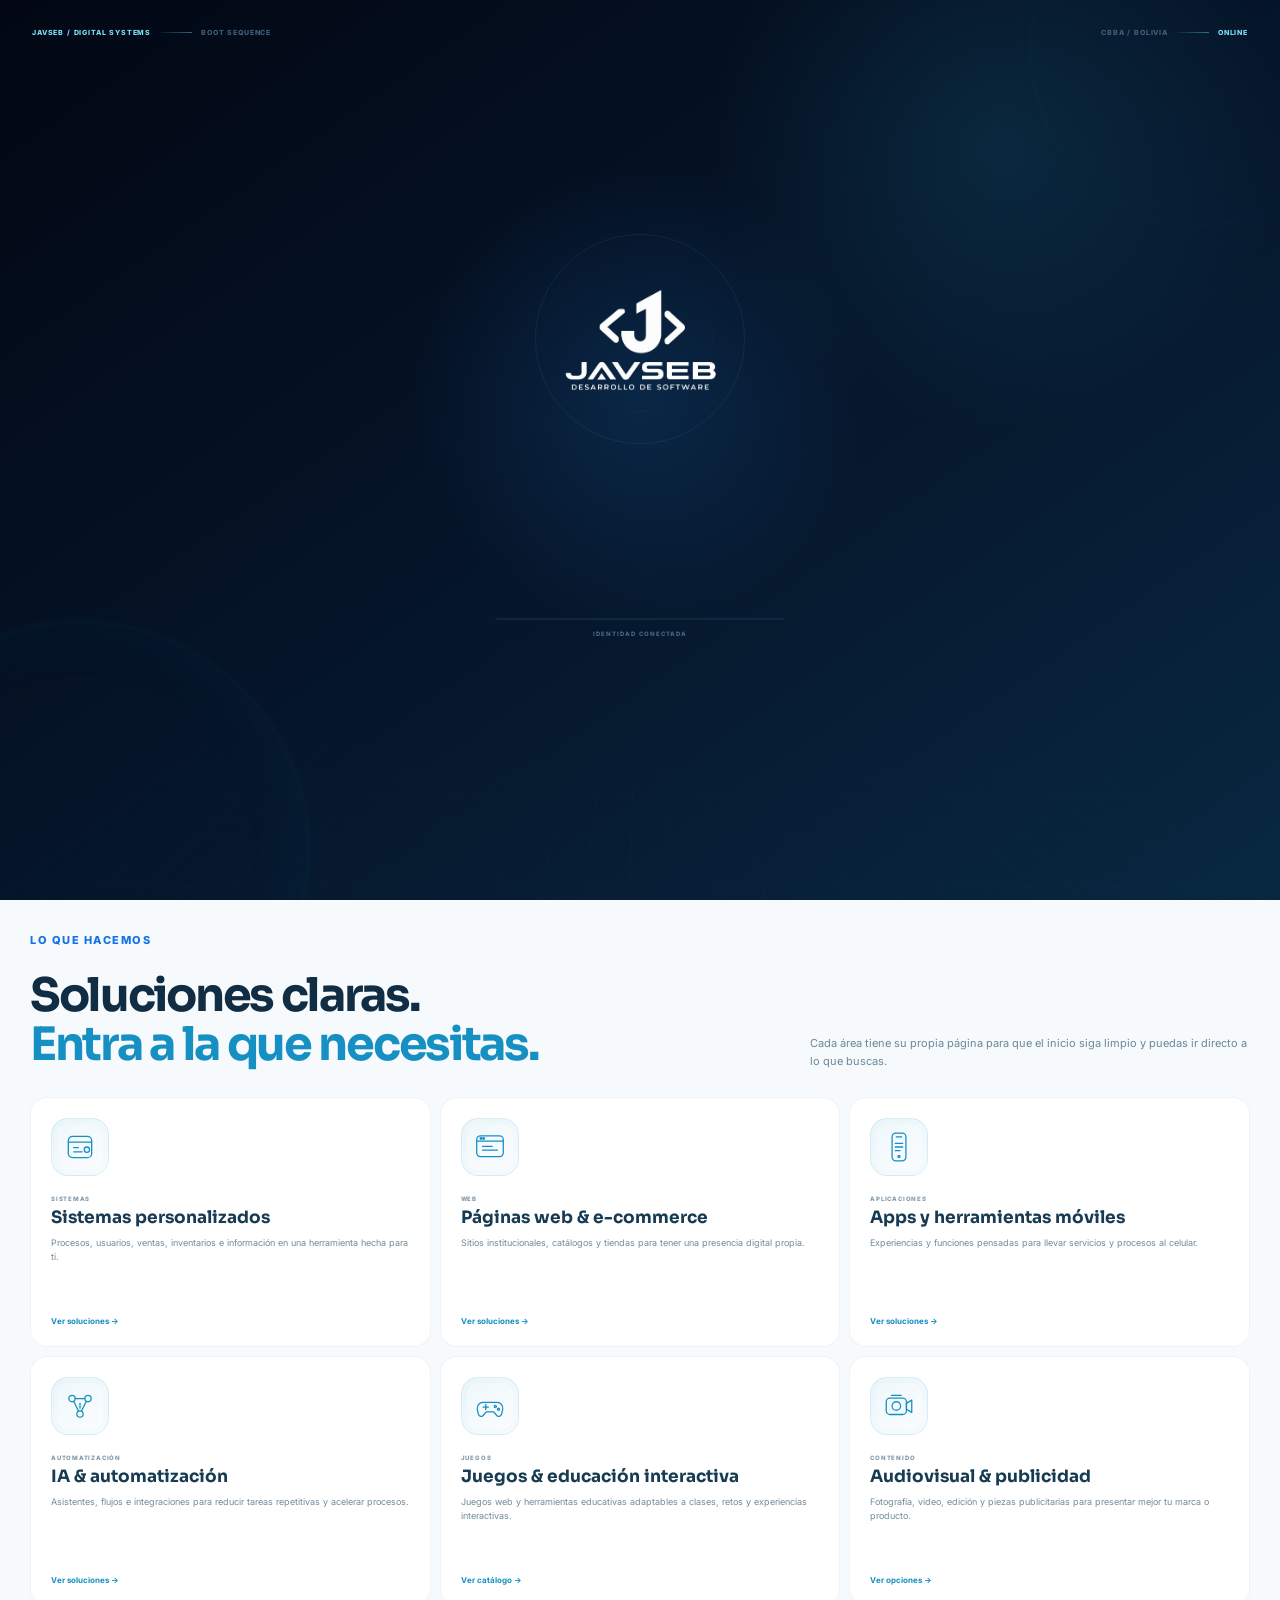
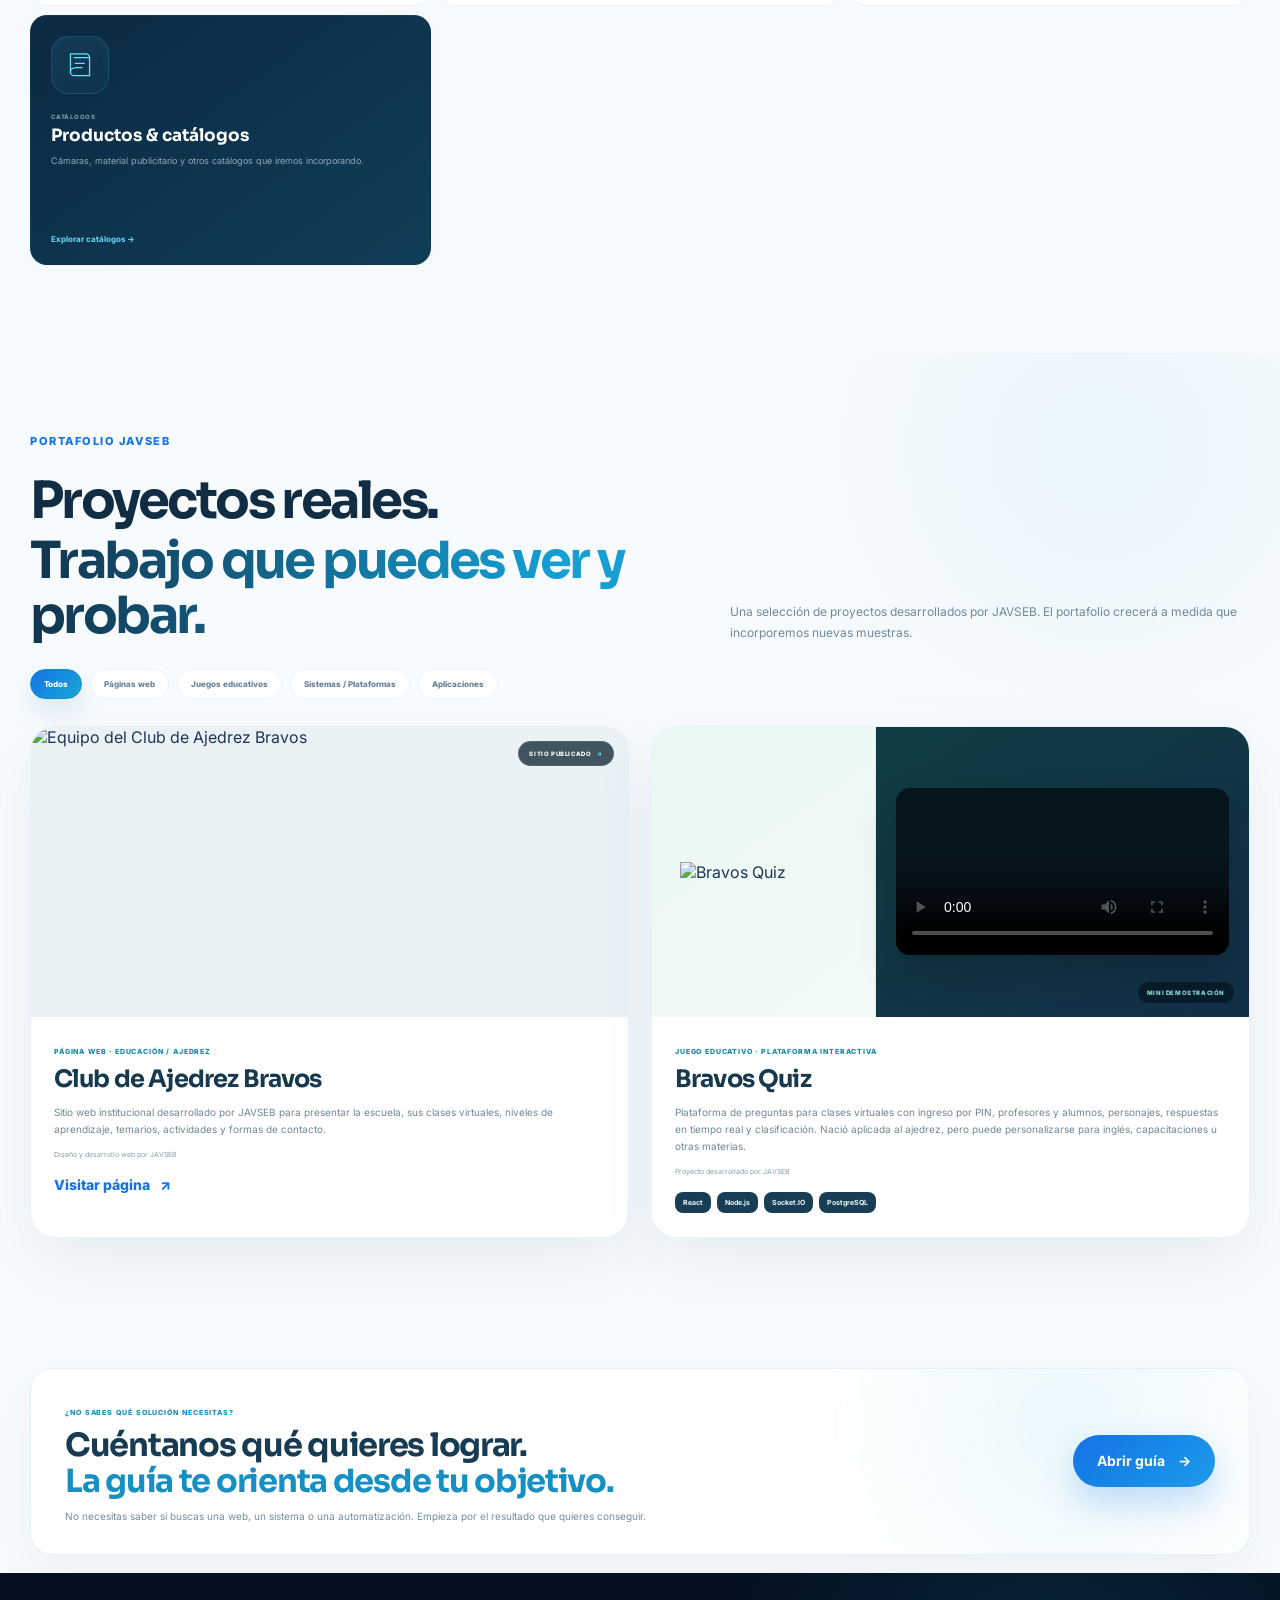
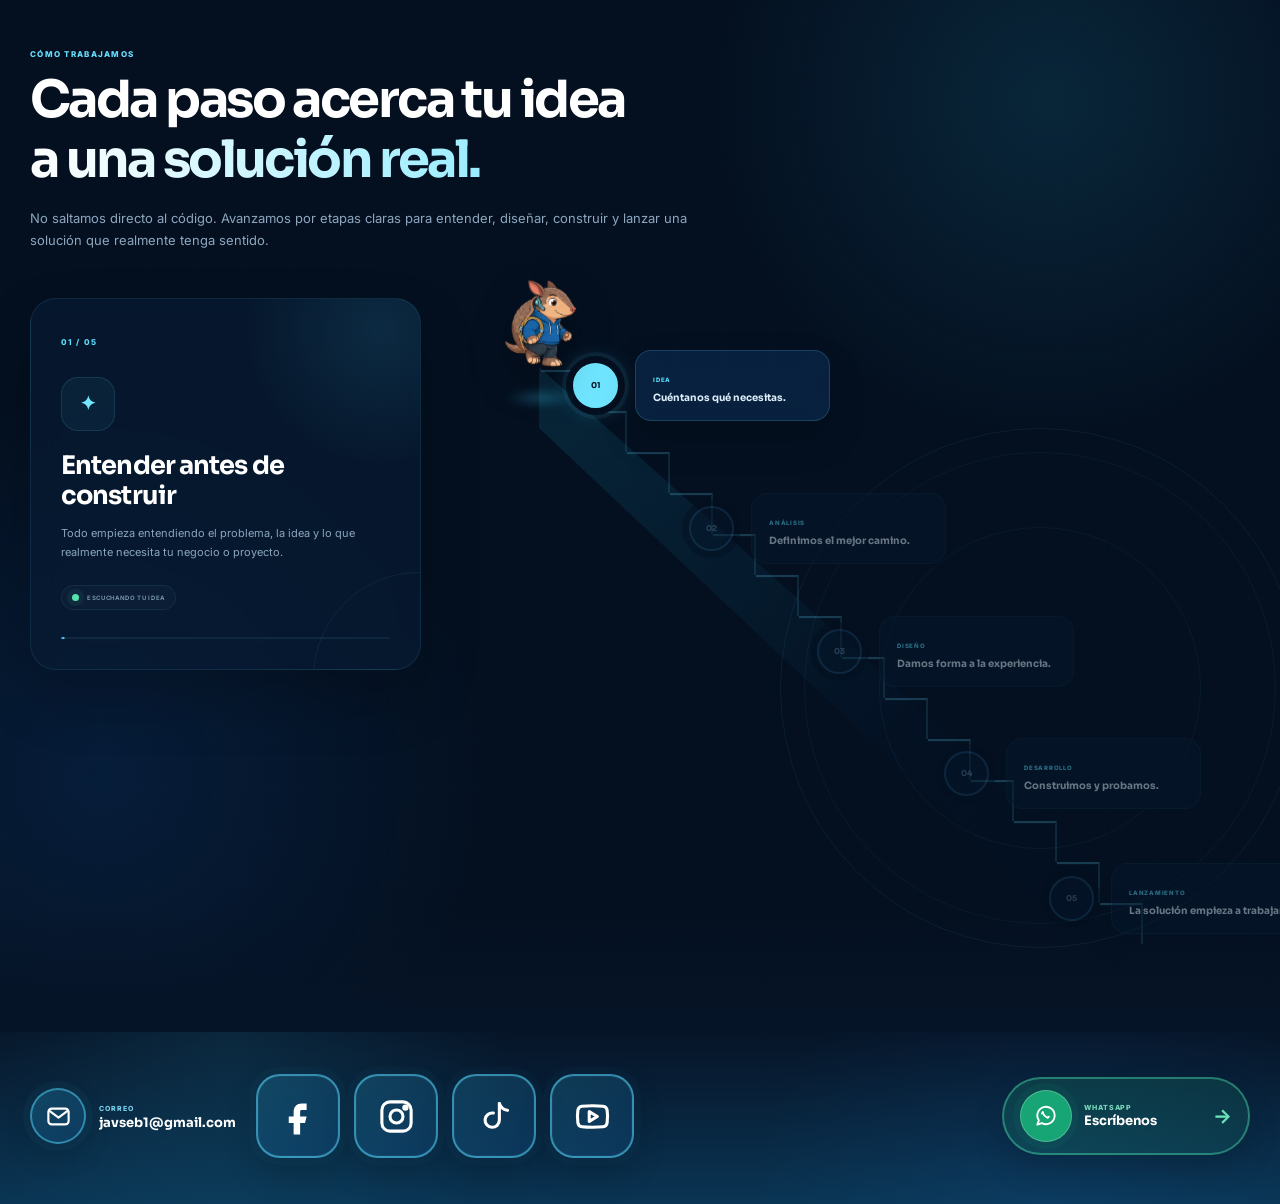
==== commit cb2928b4: "feat: finalize JAVSEB V3 homepage" ====
--- a/index.html
+++ b/index.html
@@ -72,13 +72,12 @@
 
       <div class="v3-intro__brandline" aria-hidden="true">
         <i></i>
-        <span>TECNOLOGÍA PARA TODOS</span>
+        <span>JAVSEB / EXPERIENCIA DIGITAL</span>
         <i></i>
       </div>
 
       <h2 class="v3-intro__statement">
-        Creamos la parte digital
-        <strong>que mueve tus ideas.</strong>
+        TECNOLOGÍA PARA TODOS
       </h2>
 
       <div class="v3-intro__progress" aria-hidden="true">
@@ -100,15 +99,14 @@
   <header class="header" id="header">
     <div class="container header__content">
       <a href="/" class="logo" aria-label="JAVSEB - Inicio">
-        <img src="assets/img/logo/logo-javseb-oficial.png" alt="JAVSEB" class="logo__image">
+        <img src="assets/img/logo/logo-javseb-oficial.png" alt="JAVSEB" class="logo__image v3-header-full-logo">
       </a>
 
       <nav class="nav" id="nav" aria-label="Navegación principal">
         <a href="/" class="nav__link active">Inicio</a>
-        <a href="servicios/" class="nav__link">Servicios</a>
-        <a href="proyectos/" class="nav__link">Proyectos</a>
-        <a href="juegos/" class="nav__link">Juegos</a>
-        <a href="audiovisual/" class="nav__link">Audiovisual</a>
+        <a href="#lo-que-hacemos" class="nav__link">Lo que hacemos</a>
+        <a href="#proyectos-destacados" class="nav__link">Portafolio</a>
+        <a href="guia/" class="nav__link">Guía</a>
         <a href="nosotros/" class="nav__link">Nosotros</a>
         <a href="contacto/" class="nav__link nav__link--mobile-contact">Contacto</a>
       </nav>
@@ -123,68 +121,45 @@
   </header>
 
   <main>
+
     <!-- =====================================================
-         HERO V3 — CREATIVE EXPERIENCE
+         HERO V3 — PORTADA DE MARCA
     ===================================================== -->
-    <section class="v2-hero" id="inicio">
+    <section class="v2-hero v3-brand-hero" id="inicio">
 
       <div class="v2-grid-bg" aria-hidden="true"></div>
       <div class="v2-orb v2-orb--one" aria-hidden="true"></div>
       <div class="v2-orb v2-orb--two" aria-hidden="true"></div>
 
-      <div class="container v2-hero__grid">
-
-        <!-- TEXTO -->
-        <div class="v2-hero__copy reveal v3-hero-copy" id="v3HeroCopy">
-
-          <div class="v2-eyebrow v3-hero-eyebrow" id="v3HeroEyebrow">
-            <span></span>
-            SOLUCIONES DIGITALES PARA NEGOCIOS REALES
-          </div>
-
-          <h1 class="v3-hero-title" id="v3HeroTitle">
-            <span class="v3-hero-title__main">Tecnología para todos.</span>
-            <strong>Haz crecer tu negocio también en digital.</strong>
-          </h1>
-
-          <p class="v2-hero__lead v3-hero-lead" id="v3HeroLead">
-            Creamos sistemas, páginas web, tiendas online y aplicaciones pensadas
-            alrededor de lo que tu negocio realmente necesita.
-          </p>
-
-          <div class="v2-hero__actions v3-hero-actions" id="v3HeroActions">
-            <a href="#quiero-lograr" class="v2-btn v2-btn--primary">
-              Quiero digitalizar mi negocio <span>→</span>
-            </a>
-
-            <a href="servicios/" class="v2-btn v2-btn--ghost">
-              Ver servicios
-            </a>
-          </div>
-
-          <div class="v2-trust-row v3-hero-trust" id="v3HeroTrust" aria-label="Ventajas JAVSEB">
-            <span>✓ Soluciones a medida</span>
-            <span>✓ Atención cercana</span>
-            <span>✓ Tecnología sin complicaciones</span>
-          </div>
-
-        </div>
-
-        <!-- HERO VISUAL -->
+      <div class="container v3-brand-hero__cover-top" aria-hidden="true">
+        <span>JAVSEB / ESTUDIO DIGITAL</span>
+        <b>01 — HOME</b>
+      </div>
+
+      <div class="container v3-brand-hero__inner">
+
+        <!-- LOGO PRINCIPAL -->
+        <div class="v3-brand-hero__brand reveal">
+          <img
+            src="assets/img/logo/logo-javseb-portada.png"
+            alt="JAVSEB Desarrollo de Software"
+            class="v3-brand-hero__logo"
+          >
+        </div>
+
+
+        <!-- KIRU -->
         <div
-          class="v2-hero__stage v3-hero-stage reveal"
+          class="v3-brand-hero__kiru-stage reveal"
           data-parallax-stage
           id="v3HeroStage"
         >
 
           <div class="v2-hero__halo" aria-hidden="true"></div>
-
-          <!-- CAPAS AMBIENTALES V3 -->
           <div class="v3-hero-beam v3-hero-beam--one" aria-hidden="true"></div>
           <div class="v3-hero-beam v3-hero-beam--two" aria-hidden="true"></div>
-          <div class="v3-hero-scanline" aria-hidden="true"></div>
-
-          <!-- KIRU MOBILE — SALUDO AL INICIO -->
+
+          <!-- KIRU MOBILE: SALUDO -->
           <div
             class="v3-mobile-hero-kiru"
             id="v3MobileHeroKiru"
@@ -196,37 +171,9 @@
               alt="Kiru saludando"
               id="v3MobileHeroGreetingFrame"
             >
-
-            <div class="v3-mobile-hero-kiru__bubble">
-              <span>HOLA, SOY KIRU</span>
-              <strong>Bienvenido a JAVSEB.</strong>
-            </div>
           </div>
 
-          <!-- MOCKUP PRINCIPAL -->
-          <div class="v2-store-window v3-store-window" id="v3StoreWindow">
-
-            <div class="v2-store-window__top">
-              <i></i>
-              <i></i>
-              <i></i>
-              <span>Tu negocio online</span>
-            </div>
-
-            <img
-              src="assets/img/ecommerce/tienda-online-escritorio.png"
-              alt="Ejemplo de tienda online creada para vender por internet"
-              loading="eager"
-            >
-
-            <div class="v2-store-window__badge">
-              <span>Web + tienda online</span>
-              <b>Diseñada para vender</b>
-            </div>
-
-          </div>
-
-          <!-- KIRU CAMINANDO -->
+          <!-- KIRU CAMINANDO EN ESCRITORIO -->
           <div
             class="v3-kiru-walker"
             id="v3KiruWalker"
@@ -235,554 +182,458 @@
             <div class="v3-kiru-walker__sprite"></div>
           </div>
 
-          <!-- LUZ DE LLEGADA -->
           <div
             class="v3-kiru-arrival-glow"
             id="v3KiruArrivalGlow"
             aria-hidden="true"
           ></div>
 
-          <!-- KIRU FINAL -->
+          <!-- POSE FINAL -->
           <img
-            src="assets/img/kiru/kiru-tablet.png"
-            alt="Kiru mostrando soluciones digitales"
-            class="v2-kiru v2-kiru--hero v3-kiru-final"
+            src="assets/img/kiru/motion/work/kiru-work-01.png"
+            alt="Kiru trabajando con una laptop"
+            class="v3-kiru-final v3-brand-hero__kiru-final"
             id="v3KiruFinal"
             loading="eager"
           >
 
-          <!-- CHIP 1 -->
-          <div class="v2-floating-chip v2-floating-chip--sales v3-hero-chip" id="v3HeroChipSales">
-            <b>↗</b>
-            <span>
-              <small>Vende</small>
-              también online
-            </span>
-          </div>
-
-          <!-- CHIP 2 -->
-          <div class="v2-floating-chip v2-floating-chip--custom v3-hero-chip" id="v3HeroChipCustom">
-            <b>J</b>
-            <span>
-              <small>Soluciones</small>
-              a tu medida
-            </span>
-          </div>
-
-        </div>
+        </div>
+
+
+        <!-- TEXTO PEQUEÑO CAMBIANTE -->
+        <div class="v3-brand-hero__ticker reveal">
+          <span>CREAMOS</span>
+
+          <strong
+            id="v3HeroRotatingText"
+            aria-live="polite"
+          >
+            Sistemas a medida
+          </strong>
+        </div>
+
+      </div>
+
+
+      <div class="container v3-brand-hero__cover-bottom" aria-hidden="true">
+        <span>SISTEMAS</span>
+        <i></i>
+        <span>WEB</span>
+        <i></i>
+        <span>APPS</span>
+        <i></i>
+        <span>AUTOMATIZACIÓN</span>
+        <i></i>
+        <span>JUEGOS</span>
+        <i></i>
+        <span>CONTENIDO</span>
       </div>
 
       <div class="v2-scroll-note" aria-hidden="true">
         <span></span>
-        Descubre JAVSEB
+        Explora JAVSEB
       </div>
 
     </section>
 
-
-
-    <!-- MARQUEE -->
-    <section class="v2-marquee" aria-label="Capacidades JAVSEB">
-      <div class="v2-marquee__track">
-        <span>SISTEMAS</span><i>✦</i>
-        <span>WEB</span><i>✦</i>
-        <span>TIENDAS ONLINE</span><i>✦</i>
-        <span>APPS</span><i>✦</i>
-        <span>IA</span><i>✦</i>
-        <span>AUTOMATIZACIÓN</span><i>✦</i>
-        <span>DISEÑO</span><i>✦</i>
-        <span>AUDIOVISUAL</span><i>✦</i>
-        <span>SISTEMAS</span><i>✦</i>
-        <span>WEB</span><i>✦</i>
-        <span>TIENDAS ONLINE</span><i>✦</i>
-        <span>APPS</span><i>✦</i>
-      </div>
+<!-- =====================================================
+         LO QUE HACEMOS — CATÁLOGO VISUAL
+    ===================================================== -->
+    <section class="v3-work-catalog" id="lo-que-hacemos">
+
+      <div class="container">
+
+        <div class="v3-work-catalog__head reveal">
+          <div>
+            <span class="v2-kicker">LO QUE HACEMOS</span>
+
+            <h2>
+              Soluciones claras.
+              <strong>Entra a la que necesitas.</strong>
+            </h2>
+          </div>
+
+          <p>
+            Cada área tiene su propia página para que el inicio siga limpio
+            y puedas ir directo a lo que buscas.
+          </p>
+        </div>
+
+
+        <div class="v3-work-catalog__grid">
+
+          <a href="servicios/#sistemas" class="v3-work-item reveal">
+            <div class="v3-work-item__icon" aria-hidden="true">
+              <svg viewBox="0 0 64 64">
+                <rect x="10" y="12" width="44" height="40" rx="8"></rect>
+                <path d="M10 23h44"></path>
+                <path d="M20 33h9M20 41h16"></path>
+                <circle cx="45" cy="37" r="5"></circle>
+              </svg>
+            </div>
+            <small>SISTEMAS</small>
+            <h3>Sistemas personalizados</h3>
+            <p>Procesos, usuarios, ventas, inventarios e información en una herramienta hecha para ti.</p>
+            <b>Ver soluciones →</b>
+          </a>
+
+
+          <a href="servicios/#web" class="v3-work-item reveal">
+            <div class="v3-work-item__icon" aria-hidden="true">
+              <svg viewBox="0 0 64 64">
+                <rect x="7" y="11" width="50" height="39" rx="7"></rect>
+                <path d="M7 21h50"></path>
+                <circle cx="15" cy="16" r="1.5"></circle>
+                <circle cx="20" cy="16" r="1.5"></circle>
+                <path d="M18 31h18M18 38h28"></path>
+              </svg>
+            </div>
+            <small>WEB</small>
+            <h3>Páginas web & e-commerce</h3>
+            <p>Sitios institucionales, catálogos y tiendas para tener una presencia digital propia.</p>
+            <b>Ver soluciones →</b>
+          </a>
+
+
+          <a href="servicios/#apps" class="v3-work-item reveal">
+            <div class="v3-work-item__icon" aria-hidden="true">
+              <svg viewBox="0 0 64 64">
+                <rect x="19" y="6" width="26" height="52" rx="7"></rect>
+                <path d="M27 13h10"></path>
+                <path d="M25 25h14M25 32h14M25 39h9"></path>
+                <circle cx="32" cy="50" r="2"></circle>
+              </svg>
+            </div>
+            <small>APLICACIONES</small>
+            <h3>Apps y herramientas móviles</h3>
+            <p>Experiencias y funciones pensadas para llevar servicios y procesos al celular.</p>
+            <b>Ver soluciones →</b>
+          </a>
+
+
+          <a href="servicios/#automatizacion" class="v3-work-item reveal">
+            <div class="v3-work-item__icon" aria-hidden="true">
+              <svg viewBox="0 0 64 64">
+                <circle cx="17" cy="18" r="6"></circle>
+                <circle cx="47" cy="18" r="6"></circle>
+                <circle cx="32" cy="47" r="6"></circle>
+                <path d="M23 18h18M20 23l9 18M44 23l-9 18"></path>
+                <path d="M32 27v9"></path>
+              </svg>
+            </div>
+            <small>AUTOMATIZACIÓN</small>
+            <h3>IA & automatización</h3>
+            <p>Asistentes, flujos e integraciones para reducir tareas repetitivas y acelerar procesos.</p>
+            <b>Ver soluciones →</b>
+          </a>
+
+
+          <a href="juegos/" class="v3-work-item reveal">
+            <div class="v3-work-item__icon" aria-hidden="true">
+              <svg viewBox="0 0 64 64">
+                <path d="M19 25h26c7 0 12 6 11 13l-2 9c-1 5-7 6-10 2l-5-6H25l-5 6c-3 4-9 3-10-2l-2-9c-1-7 4-13 11-13Z"></path>
+                <path d="M19 34h10M24 29v10"></path>
+                <circle cx="42" cy="33" r="2"></circle>
+                <circle cx="48" cy="38" r="2"></circle>
+              </svg>
+            </div>
+            <small>JUEGOS</small>
+            <h3>Juegos & educación interactiva</h3>
+            <p>Juegos web y herramientas educativas adaptables a clases, retos y experiencias interactivas.</p>
+            <b>Ver catálogo →</b>
+          </a>
+
+
+          <a href="audiovisual/" class="v3-work-item reveal">
+            <div class="v3-work-item__icon" aria-hidden="true">
+              <svg viewBox="0 0 64 64">
+                <rect x="8" y="17" width="38" height="31" rx="7"></rect>
+                <path d="m46 27 10-6v23l-10-6Z"></path>
+                <circle cx="27" cy="32" r="8"></circle>
+                <path d="M18 12h18"></path>
+              </svg>
+            </div>
+            <small>CONTENIDO</small>
+            <h3>Audiovisual & publicidad</h3>
+            <p>Fotografía, video, edición y piezas publicitarias para presentar mejor tu marca o producto.</p>
+            <b>Ver opciones →</b>
+          </a>
+
+
+          <a href="catalogos/" class="v3-work-item v3-work-item--catalog reveal">
+            <div class="v3-work-item__icon" aria-hidden="true">
+              <svg viewBox="0 0 64 64">
+                <path d="M14 11h29a7 7 0 0 1 7 7v34H21a7 7 0 0 1-7-7Z"></path>
+                <path d="M21 18h29M23 29h17M23 37h13"></path>
+                <path d="M14 45a7 7 0 0 1 7-7"></path>
+              </svg>
+            </div>
+            <small>CATÁLOGOS</small>
+            <h3>Productos & catálogos</h3>
+            <p>Cámaras, material publicitario y otros catálogos que iremos incorporando.</p>
+            <b>Explorar catálogos →</b>
+          </a>
+
+        </div>
+
+      </div>
+
     </section>
-    <!-- =====================================================
-         V3 GOAL LAB — ¿QUÉ QUIERES LOGRAR?
+
+<!-- =====================================================
+         V3 PORTFOLIO — PROYECTOS REALES
     ===================================================== -->
-    <section class="v2-section v2-goals v3-goal-lab" id="quiero-lograr">
+    <section class="v3-simple-portfolio" id="proyectos-destacados">
 
       <div class="container">
 
-        <div class="v2-section-head reveal v3-goal-lab__head">
+        <div class="v3-simple-portfolio__head reveal">
           <div>
-            <span class="v2-kicker">EMPECEMOS POR TU OBJETIVO</span>
-            <h2>¿Qué quieres lograr?</h2>
+            <span class="v2-kicker">PORTAFOLIO JAVSEB</span>
+
+            <h2>
+              Proyectos reales.
+              <strong>Trabajo que puedes ver y probar.</strong>
+            </h2>
           </div>
 
           <p>
-            No necesitas conocer el nombre técnico de la solución.
-            Elige lo que quieres conseguir y observa cómo cambia la propuesta.
+            Una selección de proyectos desarrollados por JAVSEB.
+            El portafolio crecerá a medida que incorporemos nuevas muestras.
           </p>
         </div>
 
 
-        <div class="v2-goals__layout v3-goal-lab__layout">
-
-          <!-- OPCIONES -->
-          <div
-            class="v2-goal-tabs v3-goal-lab__tabs reveal"
-            role="tablist"
-            aria-label="Objetivos de negocio"
-          >
-
-            <button
-              class="v2-goal-tab v3-goal-lab__tab is-active"
-              type="button"
-              role="tab"
-              aria-selected="true"
-              data-goal="sell"
+        <div class="v3-simple-portfolio__filters reveal">
+
+          <button
+            class="v3-simple-filter is-active"
+            type="button"
+            data-simple-filter="all"
+          >
+            Todos
+          </button>
+
+          <button
+            class="v3-simple-filter"
+            type="button"
+            data-simple-filter="web"
+          >
+            Páginas web
+          </button>
+
+          <button
+            class="v3-simple-filter"
+            type="button"
+            data-simple-filter="education"
+          >
+            Juegos educativos
+          </button>
+
+          <button
+            class="v3-simple-filter"
+            type="button"
+            data-simple-filter="platform"
+          >
+            Sistemas / Plataformas
+          </button>
+
+          <button
+            class="v3-simple-filter"
+            type="button"
+            data-simple-filter="apps"
+          >
+            Aplicaciones
+          </button>
+
+        </div>
+
+
+        <div class="v3-simple-portfolio__grid">
+
+          <!-- =============================================
+               CLUB DE AJEDREZ BRAVOS
+          ============================================== -->
+          <article
+            class="v3-simple-project reveal"
+            data-simple-category="web"
+          >
+
+            <a
+              class="v3-simple-project__media"
+              href="https://bravoajedrez.netlify.app/"
+              target="_blank"
+              rel="noopener noreferrer"
+              aria-label="Visitar la página del Club de Ajedrez Bravos"
             >
-              <span>01</span>
-
-              <div>
-                <small>COMERCIO DIGITAL</small>
-                <b>Quiero vender por internet</b>
-              </div>
-
-              <i>→</i>
-            </button>
-
-
-            <button
-              class="v2-goal-tab v3-goal-lab__tab"
-              type="button"
-              role="tab"
-              aria-selected="false"
-              data-goal="organize"
-            >
-              <span>02</span>
-
-              <div>
-                <small>GESTIÓN</small>
-                <b>Necesito organizar mi negocio</b>
-              </div>
-
-              <i>→</i>
-            </button>
-
-
-            <button
-              class="v2-goal-tab v3-goal-lab__tab"
-              type="button"
-              role="tab"
-              aria-selected="false"
-              data-goal="automate"
-            >
-              <span>03</span>
-
-              <div>
-                <small>AUTOMATIZACIÓN</small>
-                <b>Quiero automatizar tareas</b>
-              </div>
-
-              <i>→</i>
-            </button>
-
-
-            <button
-              class="v2-goal-tab v3-goal-lab__tab"
-              type="button"
-              role="tab"
-              aria-selected="false"
-              data-goal="idea"
-            >
-              <span>04</span>
-
-              <div>
-                <small>IDEA / PROYECTO</small>
-                <b>Tengo una idea y no sé cómo hacerla</b>
-              </div>
-
-              <i>→</i>
-            </button>
-
+              <img
+                src="https://bravoajedrez.netlify.app/assets/bravos-portada-equipo.webp"
+                alt="Equipo del Club de Ajedrez Bravos"
+                loading="lazy"
+              >
+
+              <span>
+                SITIO PUBLICADO
+                <b>↗</b>
+              </span>
+            </a>
+
+
+            <div class="v3-simple-project__body">
+
+              <span class="v3-simple-project__type">
+                PÁGINA WEB · EDUCACIÓN / AJEDREZ
+              </span>
+
+              <h3>
+                Club de Ajedrez Bravos
+              </h3>
+
+              <p>
+                Sitio web institucional desarrollado por JAVSEB para presentar
+                la escuela, sus clases virtuales, niveles de aprendizaje,
+                temarios, actividades y formas de contacto.
+              </p>
+
+              <small>
+                Diseño y desarrollo web por JAVSEB
+              </small>
+
+              <a
+                href="https://bravoajedrez.netlify.app/"
+                target="_blank"
+                rel="noopener noreferrer"
+                class="v2-text-link"
+              >
+                Visitar página
+                <span>↗</span>
+              </a>
+
+            </div>
+
+          </article>
+
+
+
+          <!-- =============================================
+               BRAVOS QUIZ
+          ============================================== -->
+          <article
+            class="v3-simple-project reveal"
+            data-simple-category="education"
+          >
+
+            <div class="v3-simple-project__quiz-media">
+
+              <div class="v3-simple-project__quiz-brand">
+                <img
+                  src="assets/img/proyectos/bravos-quiz-logo.png"
+                  alt="Bravos Quiz"
+                  loading="lazy"
+                >
+              </div>
+
+              <div class="v3-simple-project__video">
+                <video
+                  controls
+                  playsinline
+                  preload="metadata"
+                  poster="assets/img/proyectos/bravos-quiz-logo.png"
+                >
+                  <source
+                    src="assets/video/bravos-quiz-demo.mp4"
+                    type="video/mp4"
+                  >
+
+                  Tu navegador no puede reproducir este video.
+                </video>
+
+                <span>
+                  MINI DEMOSTRACIÓN
+                </span>
+              </div>
+
+            </div>
+
+
+            <div class="v3-simple-project__body">
+
+              <span class="v3-simple-project__type">
+                JUEGO EDUCATIVO · PLATAFORMA INTERACTIVA
+              </span>
+
+              <h3>
+                Bravos Quiz
+              </h3>
+
+              <p>
+                Plataforma de preguntas para clases virtuales con ingreso por PIN,
+                profesores y alumnos, personajes, respuestas en tiempo real y
+                clasificación. Nació aplicada al ajedrez, pero puede personalizarse
+                para inglés, capacitaciones u otras materias.
+              </p>
+
+              <small>
+                Proyecto desarrollado por JAVSEB
+              </small>
+
+              <div class="v3-simple-project__tags">
+                <i>React</i>
+                <i>Node.js</i>
+                <i>Socket.IO</i>
+                <i>PostgreSQL</i>
+              </div>
+
+            </div>
+
+          </article>
+
+        </div>
+
+
+        <div
+          class="v3-simple-portfolio__empty"
+          id="v3SimplePortfolioEmpty"
+          hidden
+        >
+          <span>PRÓXIMAMENTE</span>
+
+          <h3>
+            Esta categoría está lista para recibir nuevos proyectos.
+          </h3>
+        </div>
+
+      </div>
+
+    </section>
+
+        <!-- =====================================================
+         ¿NECESITAS GUÍA?
+    ===================================================== -->
+    <section class="v3-guide-cta">
+
+      <div class="container">
+
+        <div class="v3-guide-cta__box reveal">
+
+          <div>
+            <span>¿NO SABES QUÉ SOLUCIÓN NECESITAS?</span>
+
+            <h2>
+              Cuéntanos qué quieres lograr.
+              <strong>La guía te orienta desde tu objetivo.</strong>
+            </h2>
+
+            <p>
+              No necesitas saber si buscas una web, un sistema o una automatización.
+              Empieza por el resultado que quieres conseguir.
+            </p>
           </div>
 
-
-          <!-- RESULTADO / LAB -->
-          <div
-            class="v2-goal-result v3-goal-lab__result reveal"
-            id="goalResult"
-            aria-live="polite"
-          >
-
-            <div class="v2-goal-result__glow"></div>
-
-            <div class="v3-goal-lab__topbar" aria-hidden="true">
-              <div>
-                <i></i>
-                <i></i>
-                <i></i>
-              </div>
-
-              <span id="v3GoalLabTopLabel">
-                JAVSEB / SOLUTION LAB
-              </span>
-
-              <b>
-                LIVE
-                <em></em>
-              </b>
-            </div>
-
-
-            <div class="v3-goal-lab__body">
-
-              <!-- VISUALES -->
-              <div
-                class="v3-goal-lab__visual"
-                id="v3GoalVisual"
-                aria-hidden="true"
-              >
-
-                <div class="v3-goal-lab__grid"></div>
-
-                <!-- SELL -->
-                <div
-                  class="v3-goal-scene v3-goal-scene--sell is-active"
-                  data-goal-scene="sell"
-                >
-                  <div class="v3-goal-scene__desktop">
-                    <img
-                      src="assets/img/ecommerce/tienda-online-escritorio.png"
-                      alt=""
-                      loading="lazy"
-                    >
-                  </div>
-
-                  <div class="v3-goal-scene__phone">
-                    <img
-                      src="assets/img/ecommerce/tienda-online-movil.png"
-                      alt=""
-                      loading="lazy"
-                    >
-                  </div>
-
-                  <div class="v3-goal-scene__metric">
-                    <small>VENTA DIGITAL</small>
-                    <strong>24 / 7</strong>
-                  </div>
-
-                  <div class="v3-goal-scene__pulse"></div>
-                </div>
-
-
-                <!-- ORGANIZE -->
-                <div
-                  class="v3-goal-scene v3-goal-scene--organize"
-                  data-goal-scene="organize"
-                >
-                  <div class="v3-goal-scene__dashboard">
-                    <img
-                      src="assets/img/ecommerce/dashboard-ventas.png"
-                      alt=""
-                      loading="lazy"
-                    >
-                  </div>
-
-                  <div class="v3-goal-scene__data-card v3-goal-scene__data-card--one">
-                    <span>INVENTARIO</span>
-                    <strong>Todo en un solo lugar</strong>
-                    <i></i>
-                  </div>
-
-                  <div class="v3-goal-scene__data-card v3-goal-scene__data-card--two">
-                    <span>REPORTES</span>
-                    <strong>Información clara</strong>
-                    <i></i>
-                  </div>
-                </div>
-
-
-                <!-- AUTOMATE -->
-                <div
-                  class="v3-goal-scene v3-goal-scene--automate"
-                  data-goal-scene="automate"
-                >
-                  <div class="v3-auto-flow">
-
-                    <div class="v3-auto-node v3-auto-node--start">
-                      <span>ENTRADA</span>
-                      <b>Pedido</b>
-                    </div>
-
-                    <div class="v3-auto-link v3-auto-link--one">
-                      <i></i>
-                    </div>
-
-                    <div class="v3-auto-node v3-auto-node--logic">
-                      <span>REGLA</span>
-                      <b>Automatizar</b>
-                    </div>
-
-                    <div class="v3-auto-link v3-auto-link--two">
-                      <i></i>
-                    </div>
-
-                    <div class="v3-auto-node v3-auto-node--end">
-                      <span>ACCIÓN</span>
-                      <b>Notificar</b>
-                    </div>
-
-                    <div class="v3-auto-signal v3-auto-signal--one"></div>
-                    <div class="v3-auto-signal v3-auto-signal--two"></div>
-
-                  </div>
-
-                  <div class="v3-goal-scene__automation-note">
-                    <span>FLUJO ACTIVO</span>
-                    <strong>Menos tareas manuales.</strong>
-                  </div>
-                </div>
-
-
-                <!-- IDEA -->
-                <div
-                  class="v3-goal-scene v3-goal-scene--idea"
-                  data-goal-scene="idea"
-                >
-                  <div class="v3-idea-blueprint">
-                    <span>IDEA</span>
-                    <i class="v3-idea-blueprint__line v3-idea-blueprint__line--1"></i>
-                    <i class="v3-idea-blueprint__line v3-idea-blueprint__line--2"></i>
-                    <i class="v3-idea-blueprint__line v3-idea-blueprint__line--3"></i>
-                    <div></div>
-                    <div></div>
-                    <div></div>
-                  </div>
-
-                  <img
-                    src="assets/img/kiru/kiru-senalando.png"
-                    alt=""
-                    class="v3-goal-scene__kiru"
-                    loading="lazy"
-                  >
-
-                  <div class="v3-goal-scene__idea-badge">
-                    <small>DE CERO A</small>
-                    <strong>PROTOTIPO</strong>
-                  </div>
-                </div>
-
-              </div>
-
-
-              <!-- COPY -->
-              <div class="v2-goal-result__copy v3-goal-lab__copy">
-
-                <span
-                  class="v2-goal-result__label"
-                  id="goalLabel"
-                >
-                  PARA VENDER ONLINE
-                </span>
-
-                <h3 id="goalTitle">
-                  Convierte tu negocio en una experiencia de compra digital.
-                </h3>
-
-                <p id="goalDescription">
-                  Podemos construir la presencia y las herramientas que necesitas
-                  para mostrar tus productos, recibir pedidos y crecer en internet.
-                </p>
-
-                <div
-                  class="v2-goal-pills"
-                  id="goalPills"
-                >
-                  <span>Tienda online</span>
-                  <span>Catálogo digital</span>
-                  <span>Pagos y pedidos</span>
-                  <span>WhatsApp</span>
-                  <span>Gestión de productos</span>
-                </div>
-
-                <div class="v3-goal-lab__footer">
-                  <a
-                    href="contacto/"
-                    class="v2-text-link"
-                  >
-                    Cuéntanos tu idea
-                    <span>→</span>
-                  </a>
-
-                  <small>
-                    SOLUCIÓN ADAPTADA A TU REALIDAD
-                  </small>
-                </div>
-
-              </div>
-
-            </div>
-
-          </div>
-
-        </div>
-
-      </div>
-
-    </section>
-
-    <!-- =====================================================
-         V3 COMMERCE FLOW — UNA VENTA CONECTADA
-    ===================================================== -->
-    <section class="v3-commerce" id="commerce-flow">
-
-      <div class="container v3-commerce__grid">
-
-        <div class="v3-commerce__copy reveal">
-          <span class="v2-kicker v2-kicker--light">VENDE TAMBIÉN EN DIGITAL</span>
-
-          <h2>
-            Una venta no termina
-            <strong>cuando alguien toca “comprar”.</strong>
-          </h2>
-
-          <p>
-            Conectamos la experiencia del cliente con lo que ocurre detrás:
-            catálogo, pedido, información y gestión en un mismo recorrido.
-          </p>
-
-          <div class="v3-commerce__facts">
-            <div>
-              <b>01</b>
-              <span>Descubre</span>
-              <small>Tu producto aparece claro y accesible.</small>
-            </div>
-
-            <div>
-              <b>02</b>
-              <span>Compra</span>
-              <small>El pedido avanza sin fricción.</small>
-            </div>
-
-            <div>
-              <b>03</b>
-              <span>Gestiona</span>
-              <small>Tú ves qué ocurrió y qué sigue.</small>
-            </div>
-          </div>
-
-          <a href="servicios/" class="v2-btn v2-btn--white">
-            Conocer soluciones web
+          <a href="guia/" class="v2-btn v2-btn--primary">
+            Abrir guía
             <span>→</span>
           </a>
-        </div>
-
-
-        <div class="v3-commerce__machine reveal" id="v3CommerceMachine">
-
-          <div class="v3-commerce__machine-top">
-            <div>
-              <i></i><i></i><i></i>
-            </div>
-
-            <span>JAVSEB / COMMERCE FLOW</span>
-
-            <b>
-              <em></em>
-              CONECTADO
-            </b>
-          </div>
-
-
-          <div class="v3-commerce__stage">
-
-            <div class="v3-commerce__grid-bg" aria-hidden="true"></div>
-
-            <!-- CONECTORES -->
-            <div class="v3-commerce__connector v3-commerce__connector--one" aria-hidden="true">
-              <i></i>
-            </div>
-
-            <div class="v3-commerce__connector v3-commerce__connector--two" aria-hidden="true">
-              <i></i>
-            </div>
-
-            <div class="v3-commerce__signal" id="v3CommerceSignal" aria-hidden="true"></div>
-
-
-            <!-- ETAPA 1 -->
-            <article
-              class="v3-commerce-card v3-commerce-card--store is-active"
-              data-commerce-stage="0"
-            >
-              <span class="v3-commerce-card__index">01</span>
-
-              <div class="v3-commerce-card__media">
-                <img
-                  src="assets/img/ecommerce/tienda-online-movil.png"
-                  alt="Tienda online adaptada a celular"
-                  loading="lazy"
-                >
-              </div>
-
-              <div class="v3-commerce-card__copy">
-                <small>DESCUBRE</small>
-                <strong>Una tienda que se entiende.</strong>
-              </div>
-            </article>
-
-
-            <!-- ETAPA 2 -->
-            <article
-              class="v3-commerce-card v3-commerce-card--cart"
-              data-commerce-stage="1"
-            >
-              <span class="v3-commerce-card__index">02</span>
-
-              <div class="v3-commerce-card__media">
-                <img
-                  src="assets/img/ecommerce/catalogo-carrito.png"
-                  alt="Catálogo y carrito de compras"
-                  loading="lazy"
-                >
-              </div>
-
-              <div class="v3-commerce-card__copy">
-                <small>COMPRA</small>
-                <strong>Catálogo, carrito y pedido conectados.</strong>
-              </div>
-            </article>
-
-
-            <!-- ETAPA 3 -->
-            <article
-              class="v3-commerce-card v3-commerce-card--dashboard"
-              data-commerce-stage="2"
-            >
-              <span class="v3-commerce-card__index">03</span>
-
-              <div class="v3-commerce-card__media">
-                <img
-                  src="assets/img/ecommerce/dashboard-ventas.png"
-                  alt="Dashboard de ventas y pedidos"
-                  loading="lazy"
-                >
-              </div>
-
-              <div class="v3-commerce-card__copy">
-                <small>GESTIONA</small>
-                <strong>La información vuelve a tu negocio.</strong>
-              </div>
-            </article>
-
-
-            <div class="v3-commerce__status-card">
-              <span id="v3CommerceStatusLabel">CLIENTE</span>
-              <strong id="v3CommerceStatusTitle">Explorando productos</strong>
-              <i id="v3CommerceStatusBar"></i>
-            </div>
-
-
-            <div class="v3-commerce__badge">
-              <small>UN SOLO FLUJO</small>
-              <strong>Cliente → Pedido → Gestión</strong>
-            </div>
-
-          </div>
 
         </div>
 
@@ -790,634 +641,7 @@
 
     </section>
 
-    <!-- =====================================================
-         V3 CAPABILITY CORE — SERVICIOS
-    ===================================================== -->
-    <section class="v3-capabilities" id="capacidades">
-
-      <div class="container">
-
-        <div class="v3-capabilities__head reveal">
-          <div>
-            <span class="v2-kicker">LO QUE CONSTRUIMOS</span>
-
-            <h2>
-              Distintas capacidades.
-              <strong>Un mismo ecosistema digital.</strong>
-            </h2>
-          </div>
-
-          <p>
-            Sistemas, web, aplicaciones, automatización, datos e integraciones
-            pueden trabajar por separado o conectarse como una sola solución.
-          </p>
-        </div>
-
-
-        <div class="v3-capabilities__layout">
-
-          <!-- ===============================================
-               SELECTOR
-          ================================================ -->
-          <div
-            class="v3-capabilities__selector reveal"
-            role="tablist"
-            aria-label="Capacidades JAVSEB"
-          >
-
-            <button
-              class="v3-capability-tab is-active"
-              type="button"
-              role="tab"
-              aria-selected="true"
-              data-capability="systems"
-            >
-              <span>01</span>
-
-              <div>
-                <small>OPERACIÓN</small>
-                <b>Sistemas personalizados</b>
-              </div>
-
-              <i>→</i>
-            </button>
-
-
-            <button
-              class="v3-capability-tab"
-              type="button"
-              role="tab"
-              aria-selected="false"
-              data-capability="web"
-            >
-              <span>02</span>
-
-              <div>
-                <small>PRESENCIA DIGITAL</small>
-                <b>Web & e-commerce</b>
-              </div>
-
-              <i>→</i>
-            </button>
-
-
-            <button
-              class="v3-capability-tab"
-              type="button"
-              role="tab"
-              aria-selected="false"
-              data-capability="apps"
-            >
-              <span>03</span>
-
-              <div>
-                <small>MOVILIDAD</small>
-                <b>Aplicaciones</b>
-              </div>
-
-              <i>→</i>
-            </button>
-
-
-            <button
-              class="v3-capability-tab"
-              type="button"
-              role="tab"
-              aria-selected="false"
-              data-capability="automation"
-            >
-              <span>04</span>
-
-              <div>
-                <small>EFICIENCIA</small>
-                <b>IA & automatización</b>
-              </div>
-
-              <i>→</i>
-            </button>
-
-
-            <button
-              class="v3-capability-tab"
-              type="button"
-              role="tab"
-              aria-selected="false"
-              data-capability="integrations"
-            >
-              <span>05</span>
-
-              <div>
-                <small>CONEXIONES</small>
-                <b>APIs & integraciones</b>
-              </div>
-
-              <i>→</i>
-            </button>
-
-
-            <button
-              class="v3-capability-tab"
-              type="button"
-              role="tab"
-              aria-selected="false"
-              data-capability="data"
-            >
-              <span>06</span>
-
-              <div>
-                <small>INFORMACIÓN</small>
-                <b>Datos & dashboards</b>
-              </div>
-
-              <i>→</i>
-            </button>
-
-          </div>
-
-
-          <!-- ===============================================
-               CORE
-          ================================================ -->
-          <div
-            class="v3-capability-core reveal"
-            id="v3CapabilityCore"
-            data-capability-active="systems"
-          >
-
-            <div class="v3-capability-core__top">
-              <div>
-                <i></i><i></i><i></i>
-              </div>
-
-              <span>JAVSEB / CAPABILITY CORE</span>
-
-              <b>
-                <em></em>
-                ONLINE
-              </b>
-            </div>
-
-
-            <div class="v3-capability-core__stage">
-
-              <div class="v3-capability-core__grid" aria-hidden="true"></div>
-
-              <!-- NÚCLEO CENTRAL -->
-              <div
-                class="v3-core-orbit"
-                aria-hidden="true"
-              >
-                <i class="v3-core-orbit__ring v3-core-orbit__ring--1"></i>
-                <i class="v3-core-orbit__ring v3-core-orbit__ring--2"></i>
-                <i class="v3-core-orbit__ring v3-core-orbit__ring--3"></i>
-
-                <div class="v3-core-orbit__center">
-                  <span>J</span>
-                  <small>JAVSEB CORE</small>
-                </div>
-
-                <b class="v3-core-node v3-core-node--1">SYS</b>
-                <b class="v3-core-node v3-core-node--2">WEB</b>
-                <b class="v3-core-node v3-core-node--3">APP</b>
-                <b class="v3-core-node v3-core-node--4">AI</b>
-                <b class="v3-core-node v3-core-node--5">API</b>
-                <b class="v3-core-node v3-core-node--6">DATA</b>
-              </div>
-
-
-              <!-- PREVIEWS -->
-              <div class="v3-capability-previews">
-
-                <!-- SYSTEMS -->
-                <div
-                  class="v3-capability-preview v3-capability-preview--systems is-active"
-                  data-capability-preview="systems"
-                >
-                  <div class="v3-cap-system">
-                    <aside>
-                      <b>J</b>
-                      <i></i><i></i><i></i><i></i>
-                    </aside>
-
-                    <main>
-                      <header>
-                        <span></span>
-                        <span></span>
-                      </header>
-
-                      <section>
-                        <article><small>VENTAS</small><b>+18%</b></article>
-                        <article><small>USUARIOS</small><b>128</b></article>
-                        <article><small>TAREAS</small><b>24</b></article>
-                      </section>
-
-                      <div class="v3-cap-system__chart">
-                        <svg viewBox="0 0 420 130" aria-hidden="true">
-                          <polyline points="0,105 45,90 85,98 125,54 165,67 208,28 250,55 295,38 340,18 390,34 420,15"/>
-                        </svg>
-                      </div>
-                    </main>
-                  </div>
-                </div>
-
-
-                <!-- WEB -->
-                <div
-                  class="v3-capability-preview v3-capability-preview--web"
-                  data-capability-preview="web"
-                >
-                  <div class="v3-cap-web__desktop">
-                    <img
-                      src="assets/img/ecommerce/tienda-online-escritorio.png"
-                      alt=""
-                      loading="lazy"
-                    >
-                  </div>
-
-                  <div class="v3-cap-web__phone">
-                    <img
-                      src="assets/img/ecommerce/tienda-online-movil.png"
-                      alt=""
-                      loading="lazy"
-                    >
-                  </div>
-                </div>
-
-
-                <!-- APPS -->
-                <div
-                  class="v3-capability-preview v3-capability-preview--apps"
-                  data-capability-preview="apps"
-                >
-                  <div class="v3-cap-app-phone">
-                    <div class="v3-cap-app-phone__notch"></div>
-                    <span>JAVSEB APP</span>
-                    <strong>Tu operación<br>en el bolsillo.</strong>
-
-                    <article></article>
-                    <article></article>
-                    <article></article>
-
-                    <nav>
-                      <i></i><i></i><i></i>
-                    </nav>
-                  </div>
-
-                  <div class="v3-cap-app-card">
-                    <span>APP / MOBILE</span>
-                    <strong>Conecta usuarios, tareas y servicios.</strong>
-                  </div>
-                </div>
-
-
-                <!-- AUTOMATION -->
-                <div
-                  class="v3-capability-preview v3-capability-preview--automation"
-                  data-capability-preview="automation"
-                >
-                  <div class="v3-cap-auto-node v3-cap-auto-node--1">
-                    <small>ENTRADA</small>
-                    <b>Mensaje</b>
-                  </div>
-
-                  <div class="v3-cap-auto-line v3-cap-auto-line--1">
-                    <i></i>
-                  </div>
-
-                  <div class="v3-cap-auto-node v3-cap-auto-node--2">
-                    <small>IA / REGLA</small>
-                    <b>Procesar</b>
-                  </div>
-
-                  <div class="v3-cap-auto-line v3-cap-auto-line--2">
-                    <i></i>
-                  </div>
-
-                  <div class="v3-cap-auto-node v3-cap-auto-node--3">
-                    <small>ACCIÓN</small>
-                    <b>Responder</b>
-                  </div>
-                </div>
-
-
-                <!-- INTEGRATIONS -->
-                <div
-                  class="v3-capability-preview v3-capability-preview--integrations"
-                  data-capability-preview="integrations"
-                >
-                  <div class="v3-cap-api v3-cap-api--a">WEB</div>
-                  <div class="v3-cap-api v3-cap-api--b">APP</div>
-                  <div class="v3-cap-api v3-cap-api--c">CRM</div>
-                  <div class="v3-cap-api v3-cap-api--d">PAGO</div>
-
-                  <div class="v3-cap-api__hub">
-                    <b>&lt;/&gt;</b>
-                    <span>API</span>
-                  </div>
-
-                  <i class="v3-cap-api__line v3-cap-api__line--1"></i>
-                  <i class="v3-cap-api__line v3-cap-api__line--2"></i>
-                  <i class="v3-cap-api__line v3-cap-api__line--3"></i>
-                  <i class="v3-cap-api__line v3-cap-api__line--4"></i>
-                </div>
-
-
-                <!-- DATA -->
-                <div
-                  class="v3-capability-preview v3-capability-preview--data"
-                  data-capability-preview="data"
-                >
-                  <div class="v3-cap-data">
-                    <header>
-                      <span>JAVSEB ANALYTICS</span>
-                      <b>LIVE</b>
-                    </header>
-
-                    <section>
-                      <article>
-                        <small>CONVERSIÓN</small>
-                        <strong>18.4%</strong>
-                      </article>
-
-                      <article>
-                        <small>INGRESOS</small>
-                        <strong>+24%</strong>
-                      </article>
-
-                      <article>
-                        <small>ACTIVIDAD</small>
-                        <strong>1.2K</strong>
-                      </article>
-                    </section>
-
-                    <div class="v3-cap-data__bars">
-                      <i style="--h:38%"></i>
-                      <i style="--h:54%"></i>
-                      <i style="--h:43%"></i>
-                      <i style="--h:72%"></i>
-                      <i style="--h:61%"></i>
-                      <i style="--h:86%"></i>
-                      <i style="--h:76%"></i>
-                    </div>
-                  </div>
-                </div>
-
-              </div>
-
-
-              <!-- COPY DINÁMICO -->
-              <div class="v3-capability-core__copy">
-
-                <span id="v3CapabilityLabel">
-                  01 / SISTEMAS PERSONALIZADOS
-                </span>
-
-                <h3 id="v3CapabilityTitle">
-                  Software que se adapta a tu operación.
-                </h3>
-
-                <p id="v3CapabilityDescription">
-                  Organizamos procesos, usuarios, información, ventas y tareas
-                  alrededor de la forma real en la que trabaja tu negocio.
-                </p>
-
-                <div
-                  class="v3-capability-core__pills"
-                  id="v3CapabilityPills"
-                >
-                  <i>Procesos</i>
-                  <i>Usuarios</i>
-                  <i>Inventarios</i>
-                  <i>Reportes</i>
-                </div>
-
-                <a href="servicios/" class="v2-text-link">
-                  Ver todos los servicios
-                  <span>→</span>
-                </a>
-
-              </div>
-
-
-              <div class="v3-capability-core__status">
-                <em></em>
-                <span id="v3CapabilityStatus">OPERACIÓN CONECTADA</span>
-              </div>
-
-            </div>
-
-          </div>
-
-        </div>
-
-      </div>
-
-    </section>
-
-<!-- PROYECTOS DESTACADOS -->
-    <section class="v2-section v2-projects" id="proyectos-destacados">
-      <div class="container">
-        <div class="v2-section-head reveal">
-          <div>
-            <span class="v2-kicker">PROYECTOS & DEMOS</span>
-            <h2>No solo hablamos de tecnología. La construimos.</h2>
-          </div>
-          <p>
-            Casos reales y demostraciones profesionales para mostrar cómo una necesidad
-            puede convertirse en una experiencia digital clara y útil.
-          </p>
-        </div>
-
-        <article class="v2-project-feature reveal">
-          <div class="v2-project-feature__media">
-            <img
-              src="assets/img/ecommerce/negocio-venta-digital.png"
-              alt="Demostración visual de una experiencia de venta digital"
-              loading="lazy"
-            >
-            <span class="v2-project-badge">DEMO PROFESIONAL</span>
-          </div>
-
-          <div class="v2-project-feature__copy">
-            <span class="v2-project-index">01 / E-COMMERCE</span>
-            <h3>Una experiencia de venta que conecta catálogo, pedidos y gestión.</h3>
-            <p>
-              Una demostración de cómo JAVSEB puede unir presencia web, experiencia móvil
-              y herramientas de gestión en una misma solución.
-            </p>
-
-            <div class="v2-project-flow">
-              <div>
-                <small>PROBLEMA</small>
-                <strong>Ventas dispersas y procesos manuales.</strong>
-              </div>
-              <span>→</span>
-              <div>
-                <small>SOLUCIÓN</small>
-                <strong>Una experiencia digital conectada.</strong>
-              </div>
-            </div>
-
-            <a href="proyectos/" class="v2-btn v2-btn--primary">
-              Ver proyectos <span>→</span>
-            </a>
-          </div>
-        </article>
-
-        <div class="v2-project-grid">
-          <article class="v2-project-mini reveal">
-            <div class="v2-project-mini__visual v2-project-mini__visual--system">
-              <div class="v2-project-mini__window">
-                <span></span><span></span><span></span>
-                <div></div>
-                <div></div>
-                <div></div>
-              </div>
-            </div>
-            <div class="v2-project-mini__copy">
-              <span>DEMO · SISTEMA</span>
-              <h3>Operaciones organizadas en un solo lugar.</h3>
-              <a href="proyectos/">Ver soluciones →</a>
-            </div>
-          </article>
-
-          <article class="v2-project-mini reveal">
-            <div class="v2-project-mini__visual v2-project-mini__visual--app">
-              <div class="v2-project-mini__phone">
-                <i></i>
-                <b></b>
-                <span></span><span></span><span></span>
-              </div>
-            </div>
-            <div class="v2-project-mini__copy">
-              <span>DEMO · APP</span>
-              <h3>Experiencias simples para usuarios en movimiento.</h3>
-              <a href="proyectos/">Ver soluciones →</a>
-            </div>
-          </article>
-        </div>
-      </div>
-    </section>
-
-
-    <!-- JAVSEB PLAY -->
-    <section class="v2-play-home" id="javseb-play">
-      <div class="container v2-play-home__grid">
-        <div class="v2-play-home__copy reveal">
-          <span class="v2-play-home__eyebrow">JAVSEB / PLAY DIVISION · 01</span>
-          <h2>También construimos <strong>experiencias para jugar.</strong></h2>
-          <p>
-            Juegos web, experiencias sociales y propuestas interactivas diseñadas
-            para compartir, competir y pasarla bien desde el navegador.
-          </p>
-          <div class="v2-play-home__facts">
-            <span><b>10</b> juegos disponibles</span>
-            <span><b>●</b> salas compartidas</span>
-            <span><b>0</b> descargas</span>
-          </div>
-          <div class="v2-play-home__actions">
-            <a href="juegos/" class="v2-btn v2-btn--white">Descubrir JAVSEB Play <span>→</span></a>
-            <a href="https://juegos-javseb.javseb-kiru.workers.dev/" target="_blank" rel="noopener" class="v2-play-home__live">Jugar ahora ↗</a>
-          </div>
-        </div>
-
-        <div class="v2-play-home__visual reveal" aria-label="Vista conceptual de JAVSEB Play">
-          <div class="v2-play-home__orbit" aria-hidden="true"></div>
-          <div class="v2-play-screen">
-            <div class="v2-play-screen__top"><span></span><span></span><span></span><b>JAVSEB PLAY</b></div>
-            <div class="v2-play-screen__hero">
-              <small>ELIGE TU PRÓXIMO RETO</small>
-              <strong>¿A qué jugamos hoy?</strong>
-              <div class="v2-play-screen__status"><span>● EN LÍNEA</span><span>10 JUEGOS</span></div>
-            </div>
-            <div class="v2-play-screen__games">
-              <div><i>🏎</i><span>Carreras 2D</span></div>
-              <div><i>⚽</i><span>Fútbol de discos</span></div>
-              <div><i>💣</i><span>Laberinto</span></div>
-              <div><i>🤖</i><span>Sumo de robots</span></div>
-            </div>
-          </div>
-          <img src="assets/img/kiru/kiru-tablet.png" alt="Kiru presentando JAVSEB Play" class="v2-play-home__kiru" loading="lazy">
-          <div class="v2-play-home__chip v2-play-home__chip--room"><small>SALA</small><b>7K2M</b></div>
-          <div class="v2-play-home__chip v2-play-home__chip--online"><span></span><b>Listos para jugar</b></div>
-        </div>
-      </div>
-    </section>
-
-    <!-- FRASE DE MARCA -->
-    <section class="v2-brand-statement">
-      <div class="container v2-brand-statement__grid">
-        <div class="v2-brand-statement__copy reveal">
-          <span class="v2-kicker v2-kicker--light">UNA IDEA SIMPLE</span>
-          <h2>
-            La tecnología no debería complicarte el negocio.
-            <strong>Debería ayudarte a hacerlo crecer.</strong>
-          </h2>
-          <p>
-            Por eso en JAVSEB priorizamos soluciones que puedas entender, usar y hacer
-            evolucionar contigo.
-          </p>
-        </div>
-
-        <div class="v2-brand-statement__visual reveal">
-          <div class="v2-brand-statement__orbit"></div>
-          <img
-            src="assets/img/kiru/kiru-celebrando.png"
-            alt="Kiru celebrando el crecimiento digital"
-            loading="lazy"
-          >
-        </div>
-      </div>
-    </section>
-
-    <!-- VALUE / ABOUT -->
-    <section class="v2-value">
-      <div class="container v2-value__grid">
-        <div class="v2-value__visual reveal">
-          <div class="v2-value__ring"></div>
-          <img
-            src="assets/img/kiru/kiru-corporativo.png"
-            alt="Kiru, mascota corporativa de JAVSEB"
-            loading="lazy"
-          >
-          <div class="v2-value__quote">
-            <span>JAVSEB</span>
-            <strong>Tecnología clara, útil y hecha para crecer.</strong>
-          </div>
-        </div>
-
-        <div class="v2-value__copy reveal">
-          <span class="v2-kicker">POR QUÉ JAVSEB</span>
-          <h2>No necesitas saber de tecnología para empezar.</h2>
-          <p>
-            Tú conoces tu negocio. Nosotros convertimos esa necesidad en una solución
-            digital comprensible, funcional y preparada para evolucionar.
-          </p>
-
-          <div class="v2-value__items">
-            <div>
-              <b>01</b>
-              <span><strong>Hablamos claro</strong>Sin tecnicismos innecesarios.</span>
-            </div>
-            <div>
-              <b>02</b>
-              <span><strong>Construimos a medida</strong>Partimos de tu problema real.</span>
-            </div>
-            <div>
-              <b>03</b>
-              <span><strong>Unimos tecnología y creatividad</strong>Funcionar bien también puede verse bien.</span>
-            </div>
-            <div>
-              <b>04</b>
-              <span><strong>Te acompañamos</strong>Soporte y orientación después de entregar.</span>
-            </div>
-          </div>
-
-          <a href="nosotros/" class="v2-text-link">Conocer JAVSEB <span>→</span></a>
-        </div>
-      </div>
-    </section>
-    <!-- =====================================================
+<!-- =====================================================
          V3 JOURNEY — ESCALERA
          DE UNA IDEA A UNA SOLUCIÓN
     ===================================================== -->
@@ -1760,117 +984,118 @@
 
     </section>
 
-<!-- AUDIOVISUAL -->
-    <section class="v2-audiovisual">
-      <div class="container v2-audiovisual__grid">
-        <div class="v2-audiovisual__copy reveal">
-          <span class="v2-kicker v2-kicker--light">AUDIOVISUAL & CONTENIDO</span>
-          <h2>Si tu solución funciona bien, también debería verse bien.</h2>
-          <p>
-            Fotografía, grabación, edición y piezas publicitarias para presentar
-            tu negocio con la misma calidad con la que construimos su parte digital.
-          </p>
-          <a href="audiovisual/" class="v2-btn v2-btn--white">Explorar audiovisual <span>→</span></a>
-        </div>
-
-        <div class="v2-audiovisual__mosaic reveal">
-          <div class="v2-media-tile v2-media-tile--video">
-            <span>VIDEO</span>
-            <b>Producción audiovisual</b>
-            <i>▶</i>
+  </main>
+
+  <footer class="v3-footer-clean">
+    <div class="container v3-footer-clean__inner">
+
+      <div class="v3-footer-clean__left">
+
+        <a
+          href="mailto:javseb1@gmail.com"
+          class="v3-footer-clean__email"
+          aria-label="Enviar correo a JAVSEB"
+        >
+          <span class="v3-footer-clean__icon">
+            <svg viewBox="0 0 24 24" aria-hidden="true">
+              <rect x="3" y="5" width="18" height="14" rx="3"></rect>
+              <path d="m4 7 8 6 8-6"></path>
+            </svg>
+          </span>
+
+          <div>
+            <small>CORREO</small>
+            <strong>javseb1@gmail.com</strong>
           </div>
-          <div class="v2-media-tile">
-            <span>FOTO</span>
-            <b>Fotografía</b>
-          </div>
-          <div class="v2-media-tile">
-            <span>EDICIÓN</span>
-            <b>Postproducción</b>
-          </div>
-        </div>
-      </div>
-    </section>
-
-    <!-- CTA -->
-    <section class="v2-final-cta">
-      <div class="container v2-final-cta__box reveal">
-        <div class="v2-final-cta__copy">
-          <span class="v2-kicker">EL SIGUIENTE PASO</span>
-          <h2>Tú tienes la idea.<br><strong>Nosotros te ayudamos con la parte digital.</strong></h2>
-          <p>
-            Cuéntanos qué quieres vender, organizar, automatizar o construir.
-            Te ayudamos a convertirlo en un proyecto claro y posible.
-          </p>
-
-          <div class="v2-final-cta__actions">
-            <a href="contacto/" class="v2-btn v2-btn--primary">Cuéntanos tu idea <span>→</span></a>
-            <a href="mailto:javseb1@gmail.com" class="v2-mail-link">javseb1@gmail.com</a>
-          </div>
-        </div>
-
-        <div class="v2-final-cta__kiru">
-          <div class="v2-speech">¡Hablemos!</div>
-          <img
-            src="assets/img/kiru/kiru-saludando.png"
-            alt="Kiru saludando e invitando a contactar con JAVSEB"
-            loading="lazy"
-          >
-        </div>
-      </div>
-    </section>
-  </main>
-
-  <footer class="v2-footer">
-    <div class="container">
-      <div class="v2-footer__top">
-        <div class="v2-footer__brand">
-          <img src="assets/img/logo/logo-javseb-oficial.png" alt="JAVSEB">
-          <p>Tecnología para todos.<br>Porque hoy estar en digital ya no es un lujo.</p>
-        </div>
-
-        <div class="v2-footer__col">
-          <h3>Explora</h3>
-          <a href="/">Inicio</a>
-          <a href="servicios/">Servicios</a>
-          <a href="proyectos/">Proyectos</a>
-          <a href="juegos/">JAVSEB Play</a>
-          <a href="audiovisual/">Audiovisual</a>
-          <a href="nosotros/">Nosotros</a>
-        </div>
-
-        <div class="v2-footer__col">
-          <h3>Contacto</h3>
-          <a href="mailto:javseb1@gmail.com">javseb1@gmail.com</a>
-          <span>Cochabamba, Bolivia</span>
-          <a href="contacto/">Cuéntanos tu idea →</a>
-        </div>
-
-        <div class="v2-footer__col">
-          <h3>Síguenos</h3>
-          <a href="https://www.facebook.com/javsebsoftware/" target="_blank" rel="noopener">Facebook</a>
-          <a href="https://www.instagram.com/javseb_/?hl=es" target="_blank" rel="noopener">Instagram</a>
-          <a href="https://www.tiktok.com/@javsebsoftware" target="_blank" rel="noopener">TikTok</a>
-          <a href="https://www.youtube.com/@JavSeb" target="_blank" rel="noopener">YouTube</a>
-        </div>
-      </div>
-
-      <div class="v2-footer__bottom">
-        <span>© <span id="currentYear"></span> JAVSEB. Todos los derechos reservados.</span>
+        </a>
+
+
+        <div class="v3-footer-clean__socials" aria-label="Redes sociales JAVSEB">
+
+          <a
+            href="https://www.facebook.com/javsebsoftware/"
+            target="_blank"
+            rel="noopener noreferrer"
+            aria-label="Facebook de JAVSEB"
+            title="Facebook"
+          >
+            <svg viewBox="0 0 24 24" aria-hidden="true">
+              <path d="M14 8h3V4h-3c-3 0-5 2-5 5v3H6v4h3v7h4v-7h3l1-4h-4V9c0-.7.3-1 1-1Z"></path>
+            </svg>
+          </a>
+
+          <a
+            href="https://www.instagram.com/javseb_/?hl=es"
+            target="_blank"
+            rel="noopener noreferrer"
+            aria-label="Instagram de JAVSEB"
+            title="Instagram"
+          >
+            <svg viewBox="0 0 24 24" aria-hidden="true">
+              <rect x="3" y="3" width="18" height="18" rx="5"></rect>
+              <circle cx="12" cy="12" r="4"></circle>
+              <circle cx="17.5" cy="6.5" r="1"></circle>
+            </svg>
+          </a>
+
+          <a
+            href="https://www.tiktok.com/@javsebsoftware"
+            target="_blank"
+            rel="noopener noreferrer"
+            aria-label="TikTok de JAVSEB"
+            title="TikTok"
+          >
+            <svg viewBox="0 0 24 24" aria-hidden="true">
+              <path d="M15 4v10.2a4.4 4.4 0 1 1-3.7-4.3"></path>
+              <path d="M15 4c.8 2.4 2.5 3.9 5 4.2"></path>
+            </svg>
+          </a>
+
+          <a
+            href="https://www.youtube.com/@JavSeb"
+            target="_blank"
+            rel="noopener noreferrer"
+            aria-label="YouTube de JAVSEB"
+            title="YouTube"
+          >
+            <svg viewBox="0 0 24 24" aria-hidden="true">
+              <path d="M21 8.2c-.2-1.5-1-2.3-2.5-2.5C16.7 5.5 14.5 5.4 12 5.4s-4.7.1-6.5.3C4 5.9 3.2 6.7 3 8.2a26 26 0 0 0 0 7.6c.2 1.5 1 2.3 2.5 2.5 1.8.2 4 .3 6.5.3s4.7-.1 6.5-.3c1.5-.2 2.3-1 2.5-2.5a26 26 0 0 0 0-7.6Z"></path>
+              <path d="m10 9 5 3-5 3Z"></path>
+            </svg>
+          </a>
+
+        </div>
+
+      </div>
+
+
+      <a
+        class="v3-footer-clean__whatsapp"
+        href="https://wa.me/591XXXXXXXX"
+        target="_blank"
+        rel="noopener noreferrer"
+        data-javseb-whatsapp
+      >
+        <span class="v3-footer-clean__wa-icon">
+          <svg viewBox="0 0 24 24" aria-hidden="true">
+            <path d="M20 11.6a8 8 0 0 1-11.8 7L4 20l1.4-4A8 8 0 1 1 20 11.6Z"></path>
+            <path d="M9 8.5c.4 2.2 2.2 4.1 4.5 5"></path>
+            <path d="M9 8.5 8.2 9.7M13.5 13.5l1.2-.8"></path>
+          </svg>
+        </span>
+
         <div>
-          <a href="privacidad/">Privacidad</a>
-          <a href="terminos/">Términos</a>
-          <a href="eliminacion-datos/">Eliminación de datos</a>
-        </div>
-      </div>
+          <small>WHATSAPP</small>
+          <strong>Escríbenos</strong>
+        </div>
+
+        <b>→</b>
+      </a>
+
     </div>
   </footer>
 
-  <a class="v2-mobile-cta" href="contacto/">
-    <span>Cuéntanos tu idea</span>
-    <b>→</b>
-  </a>
-
-  <script src="assets/js/main.js"></script>
+<script src="assets/js/main.js"></script>
   <script src="assets/js/animations.js"></script>
   <script src="assets/js/home-v2.js"></script>
   <script src="assets/js/experience-v3.js"></script>
--- a/assets/css/experience-v3.css
+++ b/assets/css/experience-v3.css
@@ -6545,3 +6545,4033 @@
     transition: none !important;
   }
 }
+
+
+/* =========================================================
+   JAVSEB V3 — PORTAFOLIO SIMPLE
+========================================================= */
+
+.v3-simple-portfolio {
+  position: relative;
+
+  padding:
+    110px 0 120px;
+
+  overflow: hidden;
+
+  background:
+    radial-gradient(
+      circle at 86% 10%,
+      rgba(37,174,216,.07),
+      transparent 25%
+    ),
+    #f8fbfd;
+}
+
+.v3-simple-portfolio__head {
+  display: grid;
+
+  grid-template-columns:
+    1.1fr
+    .9fr;
+
+  align-items: end;
+
+  gap: 55px;
+
+  margin-bottom: 35px;
+}
+
+.v3-simple-portfolio__head h2 {
+  max-width: 820px;
+
+  margin: 11px 0 0;
+
+  color: #102d44;
+
+  font:
+    700
+    clamp(40px, 4vw, 58px)
+    / 1.06
+    "Sora",
+    sans-serif;
+
+  letter-spacing: -.05em;
+}
+
+.v3-simple-portfolio__head h2 strong {
+  display: block;
+
+  margin-top: 6px;
+
+  color: transparent;
+
+  background:
+    linear-gradient(
+      90deg,
+      #12344d,
+      #159fd4 82%
+    );
+
+  -webkit-background-clip: text;
+  background-clip: text;
+}
+
+.v3-simple-portfolio__head > p {
+  max-width: 520px;
+
+  justify-self: end;
+
+  color: #70899e;
+
+  font-size: 12px;
+  line-height: 1.75;
+}
+
+
+/* FILTERS */
+
+.v3-simple-portfolio__filters {
+  display: flex;
+  flex-wrap: wrap;
+  gap: 8px;
+
+  margin-bottom: 27px;
+}
+
+.v3-simple-filter {
+  padding:
+    9px 13px;
+
+  border:
+    1px solid
+    rgba(20,111,155,.08);
+
+  border-radius:
+    999px;
+
+  color: #688398;
+
+  background:
+    rgba(255,255,255,.80);
+
+  font-size: 8px;
+  font-weight: 800;
+
+  cursor: pointer;
+
+  transition:
+    transform .25s ease,
+    color .25s ease,
+    background .25s ease,
+    border-color .25s ease;
+}
+
+.v3-simple-filter:hover {
+  transform:
+    translateY(-2px);
+
+  color: #137ea9;
+}
+
+.v3-simple-filter.is-active {
+  color: #fff;
+
+  border-color:
+    #148fc4;
+
+  background:
+    linear-gradient(
+      135deg,
+      #1473e6,
+      #18a7d4
+    );
+
+  box-shadow:
+    0 12px 25px
+    rgba(20,126,181,.15);
+}
+
+
+/* GRID */
+
+.v3-simple-portfolio__grid {
+  display: grid;
+
+  grid-template-columns:
+    repeat(2, minmax(0,1fr));
+
+  gap: 22px;
+}
+
+.v3-simple-project {
+  overflow: hidden;
+
+  border:
+    1px solid
+    rgba(19,116,160,.09);
+
+  border-radius:
+    25px;
+
+  background: #fff;
+
+  box-shadow:
+    0 26px 65px
+    rgba(18,81,118,.075);
+
+  transition:
+    transform .32s cubic-bezier(.16,1,.3,1),
+    box-shadow .3s ease;
+}
+
+.v3-simple-project:hover {
+  transform:
+    translateY(-4px);
+
+  box-shadow:
+    0 32px 75px
+    rgba(18,81,118,.11);
+}
+
+.v3-simple-project.is-hidden {
+  display: none;
+}
+
+
+/* CLUB IMAGE */
+
+.v3-simple-project__media {
+  position: relative;
+
+  height: 350px;
+
+  display: block;
+
+  overflow: hidden;
+
+  background:
+    #eaf2f6;
+}
+
+.v3-simple-project__media img {
+  width: 100%;
+  height: 100%;
+
+  display: block;
+
+  object-fit: cover;
+
+  transition:
+    transform .65s cubic-bezier(.16,1,.3,1);
+}
+
+.v3-simple-project:hover
+.v3-simple-project__media img {
+  transform:
+    scale(1.035);
+}
+
+.v3-simple-project__media > span {
+  position: absolute;
+
+  right: 14px;
+  top: 14px;
+
+  display: flex;
+  align-items: center;
+  gap: 6px;
+
+  padding:
+    8px 10px;
+
+  border:
+    1px solid
+    rgba(255,255,255,.11);
+
+  border-radius:
+    999px;
+
+  color: #fff;
+
+  background:
+    rgba(4,26,39,.73);
+
+  backdrop-filter:
+    blur(10px);
+
+  font-size: 6px;
+  font-weight: 800;
+  letter-spacing: .1em;
+}
+
+.v3-simple-project__media > span b {
+  color: #69e1ff;
+}
+
+
+/* QUIZ MEDIA */
+
+.v3-simple-project__quiz-media {
+  min-height: 350px;
+
+  display: grid;
+
+  grid-template-columns:
+    .75fr
+    1.25fr;
+
+  align-items: stretch;
+
+  overflow: hidden;
+
+  background:
+    linear-gradient(
+      145deg,
+      #eaf8f2,
+      #f6fbf9
+    );
+}
+
+.v3-simple-project__quiz-brand {
+  display: grid;
+  place-items: center;
+
+  padding: 28px;
+
+  border-right:
+    1px solid
+    rgba(19,126,105,.07);
+}
+
+.v3-simple-project__quiz-brand img {
+  width: min(180px,100%);
+  max-height: 105px;
+
+  object-fit: contain;
+}
+
+.v3-simple-project__video {
+  position: relative;
+
+  min-width: 0;
+
+  display: grid;
+  place-items: center;
+
+  padding: 20px;
+
+  background:
+    linear-gradient(
+      145deg,
+      #103d42,
+      #112f48
+    );
+}
+
+.v3-simple-project__video video {
+  width: 100%;
+  max-height: 285px;
+
+  display: block;
+
+  border-radius: 14px;
+
+  background:
+    #07151f;
+
+  box-shadow:
+    0 18px 38px
+    rgba(0,0,0,.20);
+}
+
+.v3-simple-project__video > span {
+  position: absolute;
+
+  right: 14px;
+  bottom: 13px;
+
+  padding:
+    7px 9px;
+
+  border:
+    1px solid
+    rgba(255,255,255,.08);
+
+  border-radius:
+    999px;
+
+  color: #8adfd5;
+
+  background:
+    rgba(3,21,31,.70);
+
+  font-size: 6px;
+  font-weight: 800;
+  letter-spacing: .1em;
+}
+
+
+/* BODY */
+
+.v3-simple-project__body {
+  padding:
+    25px 26px 28px;
+}
+
+.v3-simple-project__type {
+  color: #178aa5;
+
+  font-size: 7px;
+  font-weight: 800;
+  letter-spacing: .12em;
+}
+
+.v3-simple-project__body h3 {
+  margin:
+    8px 0 0;
+
+  color: #17394e;
+
+  font:
+    700 27px/1.15
+    "Sora",
+    sans-serif;
+
+  letter-spacing: -.035em;
+}
+
+.v3-simple-project__body p {
+  margin-top: 11px;
+
+  color: #708794;
+
+  font-size: 10px;
+  line-height: 1.68;
+}
+
+.v3-simple-project__body > small {
+  display: block;
+
+  margin-top: 12px;
+
+  color: #8c9da7;
+
+  font-size: 7px;
+}
+
+.v3-simple-project__body .v2-text-link {
+  display: inline-flex;
+
+  margin-top: 17px;
+}
+
+.v3-simple-project__tags {
+  display: flex;
+  flex-wrap: wrap;
+  gap: 6px;
+
+  margin-top: 16px;
+}
+
+.v3-simple-project__tags i {
+  padding:
+    6px 8px;
+
+  border-radius:
+    8px;
+
+  color: #e8f6fb;
+
+  background:
+    #183e55;
+
+  font-size: 7px;
+  font-style: normal;
+  font-weight: 700;
+}
+
+
+/* EMPTY */
+
+.v3-simple-portfolio__empty {
+  margin-top: 20px;
+
+  padding:
+    48px 25px;
+
+  text-align: center;
+
+  border:
+    1px dashed
+    rgba(20,126,170,.14);
+
+  border-radius:
+    22px;
+
+  background:
+    rgba(255,255,255,.65);
+}
+
+.v3-simple-portfolio__empty > span {
+  color: #1594bf;
+
+  font-size: 7px;
+  font-weight: 800;
+  letter-spacing: .14em;
+}
+
+.v3-simple-portfolio__empty h3 {
+  max-width: 610px;
+
+  margin:
+    9px auto 0;
+
+  color: #1b4057;
+
+  font:
+    700 24px/1.2
+    "Sora",
+    sans-serif;
+}
+
+
+/* RESPONSIVE */
+
+@media (max-width: 900px) {
+
+  .v3-simple-portfolio {
+    padding:
+      80px 0 90px;
+  }
+
+  .v3-simple-portfolio__head {
+    grid-template-columns:
+      1fr;
+
+    gap: 14px;
+  }
+
+  .v3-simple-portfolio__head > p {
+    justify-self: start;
+  }
+
+  .v3-simple-portfolio__grid {
+    grid-template-columns:
+      1fr;
+  }
+}
+
+@media (max-width: 640px) {
+
+  .v3-simple-portfolio {
+    padding:
+      68px 0 75px;
+  }
+
+  .v3-simple-portfolio__head h2 {
+    font-size: 31px;
+  }
+
+  .v3-simple-portfolio__filters {
+    overflow-x: auto;
+
+    flex-wrap: nowrap;
+
+    padding-bottom: 4px;
+
+    scrollbar-width: none;
+  }
+
+  .v3-simple-portfolio__filters::-webkit-scrollbar {
+    display: none;
+  }
+
+  .v3-simple-filter {
+    flex: 0 0 auto;
+  }
+
+  .v3-simple-project {
+    border-radius: 21px;
+  }
+
+  .v3-simple-project__media {
+    height: 290px;
+  }
+
+  .v3-simple-project__quiz-media {
+    grid-template-columns:
+      1fr;
+
+    min-height: 0;
+  }
+
+  .v3-simple-project__quiz-brand {
+    min-height: 150px;
+
+    border-right: 0;
+    border-bottom:
+      1px solid
+      rgba(19,126,105,.07);
+  }
+
+  .v3-simple-project__video {
+    min-height: 235px;
+  }
+
+  .v3-simple-project__body {
+    padding:
+      21px 19px 24px;
+  }
+}
+
+@media (prefers-reduced-motion: reduce) {
+
+  .v3-simple-project,
+  .v3-simple-project__media img,
+  .v3-simple-filter {
+    transition: none !important;
+  }
+}
+
+
+/* =========================================================
+   JAVSEB V3 — HOME MÁS DIRECTO
+   Reduce capas visuales y deja que los proyectos hablen.
+========================================================= */
+
+/* ---------------------------------------------------------
+   SERVICIOS DIRECTOS
+--------------------------------------------------------- */
+
+.v3-services-clean {
+  position: relative;
+
+  padding:
+    88px 0 96px;
+
+  background:
+    linear-gradient(
+      180deg,
+      #f8fbfd,
+      #f1f8fc
+    );
+}
+
+.v3-services-clean__head {
+  display: grid;
+  grid-template-columns:
+    1.1fr
+    .9fr;
+
+  align-items: end;
+
+  gap: 50px;
+
+  margin-bottom:
+    30px;
+}
+
+.v3-services-clean__head h2 {
+  max-width: 760px;
+
+  margin:
+    10px 0 0;
+
+  color: #102d44;
+
+  font:
+    700
+    clamp(38px,3.8vw,54px)
+    /1.06
+    "Sora",
+    sans-serif;
+
+  letter-spacing:
+    -.05em;
+}
+
+.v3-services-clean__head h2 strong {
+  display: block;
+
+  color: transparent;
+
+  background:
+    linear-gradient(
+      90deg,
+      #12344d,
+      #159fd4
+    );
+
+  -webkit-background-clip:
+    text;
+
+  background-clip:
+    text;
+}
+
+.v3-services-clean__head > p {
+  max-width: 440px;
+
+  justify-self: end;
+
+  color: #718a9d;
+
+  font-size: 11px;
+  line-height: 1.65;
+}
+
+.v3-services-clean__grid {
+  display: grid;
+
+  grid-template-columns:
+    repeat(3,1fr);
+
+  gap: 10px;
+}
+
+.v3-service-clean {
+  min-height: 155px;
+
+  display: grid;
+
+  grid-template-columns:
+    36px
+    1fr
+    18px;
+
+  align-items: start;
+
+  gap: 10px;
+
+  padding:
+    20px;
+
+  border:
+    1px solid
+    rgba(20,111,155,.07);
+
+  border-radius:
+    18px;
+
+  color: inherit;
+
+  background:
+    rgba(255,255,255,.72);
+
+  text-decoration: none;
+
+  transition:
+    transform .28s cubic-bezier(.16,1,.3,1),
+    border-color .25s ease,
+    box-shadow .25s ease;
+}
+
+.v3-service-clean:hover {
+  transform:
+    translateY(-4px);
+
+  border-color:
+    rgba(20,146,194,.16);
+
+  box-shadow:
+    0 17px 35px
+    rgba(18,86,119,.07);
+}
+
+.v3-service-clean > span {
+  width: 31px;
+  height: 31px;
+
+  display: grid;
+  place-items: center;
+
+  border-radius: 50%;
+
+  color: #168fbd;
+
+  background:
+    #e9f7fc;
+
+  font:
+    700 7px/1
+    "Sora",
+    sans-serif;
+}
+
+.v3-service-clean small {
+  color: #7b94a5;
+
+  font-size: 6px;
+  font-weight: 800;
+  letter-spacing: .12em;
+}
+
+.v3-service-clean h3 {
+  margin:
+    7px 0 0;
+
+  color: #173b52;
+
+  font:
+    700 16px/1.2
+    "Sora",
+    sans-serif;
+}
+
+.v3-service-clean p {
+  margin-top: 7px;
+
+  color: #78909f;
+
+  font-size: 9px;
+  line-height: 1.52;
+}
+
+.v3-service-clean > i {
+  color: #9ab0be;
+
+  font-size: 15px;
+  font-style: normal;
+}
+
+.v3-services-clean__footer {
+  margin-top: 20px;
+}
+
+
+/* ---------------------------------------------------------
+   JAVSEB PLAY COMPACTO
+--------------------------------------------------------- */
+
+.v3-play-clean {
+  padding:
+    74px 0;
+
+  background:
+    #071426;
+}
+
+.v3-play-clean__card {
+  display: grid;
+
+  grid-template-columns:
+    .92fr
+    1.08fr;
+
+  align-items: center;
+
+  overflow: hidden;
+
+  border:
+    1px solid
+    rgba(105,222,255,.09);
+
+  border-radius:
+    25px;
+
+  background:
+    rgba(255,255,255,.025);
+}
+
+.v3-play-clean__visual {
+  min-height: 330px;
+
+  display: grid;
+  place-items: center;
+
+  padding: 30px;
+
+  background:
+    radial-gradient(
+      circle at 50% 40%,
+      rgba(43,196,239,.13),
+      transparent 35%
+    ),
+    #061a30;
+}
+
+.v3-play-clean__screen {
+  width: min(390px,100%);
+
+  padding:
+    30px;
+
+  border:
+    1px solid
+    rgba(111,225,255,.11);
+
+  border-radius:
+    20px;
+
+  background:
+    rgba(8,29,50,.90);
+
+  box-shadow:
+    0 23px 50px
+    rgba(0,0,0,.23);
+}
+
+.v3-play-clean__screen > span {
+  color: #5ddffc;
+
+  font-size: 7px;
+  font-weight: 800;
+  letter-spacing: .13em;
+}
+
+.v3-play-clean__screen > strong {
+  display: block;
+
+  margin-top: 10px;
+
+  color: #fff;
+
+  font:
+    700 22px/1.15
+    "Sora",
+    sans-serif;
+}
+
+.v3-play-clean__screen > div {
+  display: flex;
+
+  gap: 9px;
+
+  margin-top: 22px;
+}
+
+.v3-play-clean__screen i {
+  width: 50px;
+  height: 50px;
+
+  display: grid;
+  place-items: center;
+
+  border:
+    1px solid
+    rgba(106,223,255,.08);
+
+  border-radius:
+    13px;
+
+  background:
+    rgba(255,255,255,.035);
+
+  font-size: 20px;
+  font-style: normal;
+}
+
+.v3-play-clean__copy {
+  padding:
+    36px 42px;
+}
+
+.v3-play-clean__copy > span {
+  color: #5bdffc;
+
+  font-size: 7px;
+  font-weight: 800;
+  letter-spacing: .13em;
+}
+
+.v3-play-clean__copy h2 {
+  max-width: 520px;
+
+  margin:
+    10px 0 0;
+
+  color: #fff;
+
+  font:
+    700
+    clamp(30px,3vw,42px)
+    /1.08
+    "Sora",
+    sans-serif;
+
+  letter-spacing:
+    -.04em;
+}
+
+.v3-play-clean__copy p {
+  max-width: 520px;
+
+  margin-top: 14px;
+
+  color: #8da5ba;
+
+  font-size: 10px;
+  line-height: 1.65;
+}
+
+.v3-play-clean__actions {
+  display: flex;
+  align-items: center;
+
+  gap: 18px;
+
+  margin-top: 22px;
+}
+
+
+/* ---------------------------------------------------------
+   COMPACTAR PORTAFOLIO EXISTENTE
+--------------------------------------------------------- */
+
+.v3-simple-portfolio {
+  padding:
+    84px 0 90px;
+}
+
+.v3-simple-portfolio__head {
+  margin-bottom:
+    26px;
+}
+
+.v3-simple-project__media,
+.v3-simple-project__quiz-media {
+  min-height: 0;
+}
+
+.v3-simple-project__media {
+  height: 290px;
+}
+
+.v3-simple-project__quiz-media {
+  min-height: 290px;
+}
+
+.v3-simple-project__body {
+  padding:
+    21px 23px 24px;
+}
+
+.v3-simple-project__body h3 {
+  font-size: 24px;
+}
+
+
+/* ---------------------------------------------------------
+   COMPACTAR GOAL LAB
+--------------------------------------------------------- */
+
+.v3-goal-lab {
+  padding-top: 80px;
+  padding-bottom: 80px;
+}
+
+.v3-goal-lab__result {
+  min-height: 575px;
+}
+
+.v3-goal-lab__body {
+  grid-template-rows:
+    290px
+    1fr;
+}
+
+.v3-goal-lab__tab {
+  min-height: 76px;
+}
+
+
+/* ---------------------------------------------------------
+   COMPACTAR PROCESO
+--------------------------------------------------------- */
+
+.v3-stairs {
+  padding:
+    82px 0 88px;
+}
+
+.v3-stairs__head {
+  margin-bottom: 46px;
+}
+
+@media (min-width: 901px) {
+  .v3-stairs__scene {
+    height: 790px;
+  }
+}
+
+
+/* ---------------------------------------------------------
+   COMPACTAR AUDIOVISUAL
+--------------------------------------------------------- */
+
+.v2-audiovisual {
+  padding-top: 76px !important;
+  padding-bottom: 76px !important;
+}
+
+.v2-audiovisual__copy p {
+  max-width: 510px;
+}
+
+
+/* ---------------------------------------------------------
+   RESPONSIVE
+--------------------------------------------------------- */
+
+@media (max-width: 900px) {
+
+  .v3-services-clean {
+    padding:
+      72px 0;
+  }
+
+  .v3-services-clean__head {
+    grid-template-columns:
+      1fr;
+
+    gap: 12px;
+  }
+
+  .v3-services-clean__head > p {
+    justify-self: start;
+  }
+
+  .v3-services-clean__grid {
+    grid-template-columns:
+      repeat(2,1fr);
+  }
+
+  .v3-play-clean__card {
+    grid-template-columns:
+      1fr;
+  }
+
+  .v3-play-clean__visual {
+    min-height: 260px;
+  }
+}
+
+@media (max-width: 640px) {
+
+  .v3-services-clean {
+    padding:
+      62px 0;
+  }
+
+  .v3-services-clean__head h2 {
+    font-size: 30px;
+  }
+
+  .v3-services-clean__grid {
+    grid-template-columns:
+      1fr;
+  }
+
+  .v3-service-clean {
+    min-height: 122px;
+  }
+
+  .v3-play-clean {
+    padding:
+      56px 0;
+  }
+
+  .v3-play-clean__card {
+    border-radius: 21px;
+  }
+
+  .v3-play-clean__visual {
+    min-height: 225px;
+
+    padding: 20px;
+  }
+
+  .v3-play-clean__screen {
+    padding: 22px;
+  }
+
+  .v3-play-clean__screen > strong {
+    font-size: 18px;
+  }
+
+  .v3-play-clean__copy {
+    padding:
+      25px 20px;
+  }
+
+  .v3-play-clean__copy h2 {
+    font-size: 28px;
+  }
+
+  .v3-play-clean__actions {
+    align-items: flex-start;
+    flex-direction: column;
+  }
+
+  .v3-simple-portfolio {
+    padding:
+      65px 0 70px;
+  }
+}
+
+
+/* =========================================================
+   JAVSEB V3 — HOME EDITORIAL / DIRECTO
+========================================================= */
+
+.v3-work-catalog {
+  padding: 82px 0 88px;
+  background: #f6fafc;
+}
+
+.v3-work-catalog__head {
+  display: grid;
+  grid-template-columns: 1.1fr .9fr;
+  align-items: end;
+  gap: 45px;
+  margin-bottom: 27px;
+}
+
+.v3-work-catalog__head h2 {
+  max-width: 780px;
+  margin: 9px 0 0;
+  color: #102d44;
+  font: 700 clamp(36px,3.6vw,52px)/1.07 "Sora", sans-serif;
+  letter-spacing: -.05em;
+}
+
+.v3-work-catalog__head h2 strong {
+  display: block;
+  color: #168fc2;
+}
+
+.v3-work-catalog__head > p {
+  max-width: 440px;
+  justify-self: end;
+  color: #6c8799;
+  font-size: 11px;
+  line-height: 1.65;
+}
+
+.v3-work-catalog__grid {
+  display: grid;
+  grid-template-columns: repeat(3,1fr);
+  gap: 9px;
+}
+
+.v3-work-item {
+  min-height: 205px;
+  display: flex;
+  flex-direction: column;
+  padding: 19px;
+  border: 1px solid rgba(20,111,155,.075);
+  border-radius: 17px;
+  color: inherit;
+  background: #fff;
+  text-decoration: none;
+  transition: transform .27s ease, border-color .27s ease, box-shadow .27s ease;
+}
+
+.v3-work-item:hover {
+  transform: translateY(-4px);
+  border-color: rgba(20,146,194,.18);
+  box-shadow: 0 18px 34px rgba(18,86,119,.07);
+}
+
+.v3-work-item > span {
+  color: #168fc2;
+  font: 700 8px/1 "Sora", sans-serif;
+}
+
+.v3-work-item small {
+  margin-top: 24px;
+  color: #8499a8;
+  font-size: 6px;
+  font-weight: 800;
+  letter-spacing: .13em;
+}
+
+.v3-work-item h3 {
+  margin: 6px 0 0;
+  color: #173b52;
+  font: 700 17px/1.2 "Sora", sans-serif;
+}
+
+.v3-work-item p {
+  margin-top: 8px;
+  color: #728b9a;
+  font-size: 9px;
+  line-height: 1.55;
+}
+
+.v3-work-item b {
+  margin-top: auto;
+  padding-top: 16px;
+  color: #168fc2;
+  font-size: 8px;
+}
+
+.v3-work-item--catalog {
+  background:
+    linear-gradient(145deg, #0b2943, #103e58);
+}
+
+.v3-work-item--catalog > span,
+.v3-work-item--catalog b {
+  color: #65ddfa;
+}
+
+.v3-work-item--catalog small {
+  color: #779bad;
+}
+
+.v3-work-item--catalog h3 {
+  color: #fff;
+}
+
+.v3-work-item--catalog p {
+  color: #91aab8;
+}
+
+
+/* GUIDE CTA */
+
+.v3-guide-cta {
+  padding: 54px 0 18px;
+  background: #f8fbfd;
+}
+
+.v3-guide-cta__box {
+  display: grid;
+  grid-template-columns: 1fr auto;
+  align-items: center;
+  gap: 35px;
+  padding: 30px 34px;
+  border: 1px solid rgba(20,119,163,.09);
+  border-radius: 22px;
+  background:
+    radial-gradient(circle at 85% 30%, rgba(35,180,222,.09), transparent 25%),
+    #fff;
+  box-shadow: 0 20px 50px rgba(21,83,112,.06);
+}
+
+.v3-guide-cta__box > div > span {
+  color: #168fc2;
+  font-size: 7px;
+  font-weight: 800;
+  letter-spacing: .13em;
+}
+
+.v3-guide-cta__box h2 {
+  max-width: 720px;
+  margin: 8px 0 0;
+  color: #173b52;
+  font: 700 clamp(25px,2.5vw,36px)/1.13 "Sora", sans-serif;
+  letter-spacing: -.04em;
+}
+
+.v3-guide-cta__box h2 strong {
+  display: block;
+  color: #168fc2;
+}
+
+.v3-guide-cta__box p {
+  max-width: 650px;
+  margin-top: 9px;
+  color: #748d9d;
+  font-size: 10px;
+  line-height: 1.6;
+}
+
+
+/* GUIDE PAGE */
+
+.v3-guide-page {
+  background: #f7fbfd;
+}
+
+.v3-guide-intro {
+  padding: 145px 0 45px;
+  background:
+    radial-gradient(circle at 70% 20%, rgba(39,190,232,.10), transparent 24%),
+    #f7fbfd;
+}
+
+.v3-guide-intro span {
+  color: #168fc2;
+  font-size: 7px;
+  font-weight: 800;
+  letter-spacing: .14em;
+}
+
+.v3-guide-intro h1 {
+  max-width: 850px;
+  margin: 11px 0 0;
+  color: #12334a;
+  font: 700 clamp(38px,4vw,58px)/1.06 "Sora", sans-serif;
+  letter-spacing: -.05em;
+}
+
+.v3-guide-intro h1 strong {
+  display: block;
+  color: #168fc2;
+}
+
+.v3-guide-intro p {
+  margin-top: 13px;
+  color: #698799;
+  font-size: 11px;
+}
+
+.v3-guide-page .v3-goal-lab {
+  padding-top: 35px;
+}
+
+/* Más contraste en el resultado de la guía */
+.v3-guide-page .v3-goal-lab__copy {
+  background: rgba(5,24,43,.88);
+}
+
+.v3-guide-page .v3-goal-lab__copy #goalTitle {
+  color: #ffffff !important;
+}
+
+.v3-guide-page .v3-goal-lab__copy #goalDescription {
+  color: #c1d5e3 !important;
+  font-size: 10px;
+  line-height: 1.68;
+}
+
+.v3-guide-page .v2-goal-result__label {
+  color: #64e0ff !important;
+}
+
+.v3-guide-page .v2-goal-pills span {
+  color: #d7e9f3 !important;
+  border-color: rgba(102,224,255,.15) !important;
+  background: rgba(102,224,255,.055) !important;
+}
+
+.v3-guide-result__footer {
+  display: flex;
+  align-items: center;
+  flex-wrap: wrap;
+  gap: 16px;
+}
+
+
+/* CATALOG PAGE */
+
+.v3-catalog-page {
+  background: #f7fbfd;
+}
+
+.v3-catalog-hero {
+  padding: 150px 0 70px;
+}
+
+.v3-catalog-hero > .container > span {
+  color: #168fc2;
+  font-size: 7px;
+  font-weight: 800;
+  letter-spacing: .14em;
+}
+
+.v3-catalog-hero h1 {
+  max-width: 850px;
+  margin: 10px 0 0;
+  color: #14364c;
+  font: 700 clamp(40px,4vw,58px)/1.06 "Sora", sans-serif;
+  letter-spacing: -.05em;
+}
+
+.v3-catalog-hero h1 strong {
+  color: #168fc2;
+}
+
+.v3-catalog-hero p {
+  max-width: 600px;
+  margin-top: 13px;
+  color: #6f8999;
+  font-size: 11px;
+  line-height: 1.65;
+}
+
+.v3-catalog-list {
+  padding: 0 0 100px;
+}
+
+.v3-catalog-list__grid {
+  display: grid;
+  grid-template-columns: repeat(3,1fr);
+  gap: 10px;
+}
+
+.v3-catalog-list article {
+  min-height: 245px;
+  display: flex;
+  flex-direction: column;
+  padding: 23px;
+  border: 1px solid rgba(20,111,155,.08);
+  border-radius: 19px;
+  background: #fff;
+}
+
+.v3-catalog-list article > span {
+  color: #168fc2;
+  font: 700 8px/1 "Sora", sans-serif;
+}
+
+.v3-catalog-list article small {
+  margin-top: 34px;
+  color: #8398a6;
+  font-size: 6px;
+  font-weight: 800;
+  letter-spacing: .13em;
+}
+
+.v3-catalog-list article h2 {
+  margin: 7px 0 0;
+  color: #173b52;
+  font: 700 21px/1.2 "Sora", sans-serif;
+}
+
+.v3-catalog-list article p {
+  margin-top: 9px;
+  color: #728a99;
+  font-size: 9px;
+  line-height: 1.55;
+}
+
+.v3-catalog-list article b {
+  margin-top: auto;
+  color: #9aabb5;
+  font-size: 7px;
+}
+
+
+/* Keep portfolio concise */
+.v3-simple-portfolio {
+  padding-top: 76px;
+  padding-bottom: 76px;
+}
+
+.v3-simple-project__body p {
+  max-width: 570px;
+}
+
+
+/* Home process now follows guide directly */
+.v3-stairs {
+  padding-top: 68px;
+}
+
+
+/* Mobile */
+@media (max-width: 900px) {
+  .v3-work-catalog__head {
+    grid-template-columns: 1fr;
+    gap: 12px;
+  }
+
+  .v3-work-catalog__head > p {
+    justify-self: start;
+  }
+
+  .v3-work-catalog__grid,
+  .v3-catalog-list__grid {
+    grid-template-columns: repeat(2,1fr);
+  }
+}
+
+@media (max-width: 640px) {
+  .v3-work-catalog {
+    padding: 62px 0 68px;
+  }
+
+  .v3-work-catalog__head h2 {
+    font-size: 30px;
+  }
+
+  .v3-work-catalog__grid,
+  .v3-catalog-list__grid {
+    grid-template-columns: 1fr;
+  }
+
+  .v3-work-item {
+    min-height: 176px;
+  }
+
+  .v3-guide-cta {
+    padding-top: 38px;
+  }
+
+  .v3-guide-cta__box {
+    grid-template-columns: 1fr;
+    padding: 24px 20px;
+  }
+
+  .v3-guide-intro {
+    padding: 120px 0 25px;
+  }
+
+  .v3-guide-intro h1,
+  .v3-catalog-hero h1 {
+    font-size: 34px;
+  }
+
+  .v3-catalog-hero {
+    padding: 125px 0 50px;
+  }
+
+  .v3-catalog-list {
+    padding-bottom: 75px;
+  }
+}
+
+
+/* =========================================================
+   JAVSEB V3 — REFINAMIENTO DE PORTADA
+========================================================= */
+
+/* Intro: una sola frase, más elegante y respirada */
+.v3-intro__statement {
+  max-width: 900px !important;
+  margin-top: 30px !important;
+  font-size: clamp(38px, 5vw, 72px) !important;
+  font-weight: 600 !important;
+  line-height: 1 !important;
+  letter-spacing: .035em !important;
+}
+
+.v3-intro__brandline span {
+  font-weight: 600 !important;
+  letter-spacing: .28em !important;
+}
+
+/* Hero más corporativo */
+.v3-hero-copy--clean {
+  max-width: 610px;
+}
+
+.v3-hero-brand-logo {
+  width: min(360px, 78%);
+  max-height: 180px;
+  object-fit: contain;
+  object-position: left center;
+  display: block;
+  margin: 0 0 24px;
+}
+
+.v3-hero-clean-label {
+  color: #168fc2;
+  font-size: 7px;
+  font-weight: 800;
+  letter-spacing: .16em;
+}
+
+.v3-hero-title--clean {
+  max-width: 650px;
+  margin-top: 13px;
+  font-size: clamp(39px, 4.8vw, 64px) !important;
+  line-height: 1.02 !important;
+  letter-spacing: -.055em !important;
+}
+
+.v3-hero-title--clean strong {
+  display: block;
+  margin-top: 7px;
+  color: #168fc2;
+}
+
+.v3-hero-lead--clean {
+  max-width: 540px;
+  margin-top: 18px !important;
+  color: #607d90 !important;
+  font-size: 12px !important;
+  line-height: 1.65 !important;
+}
+
+.v3-hero-actions--clean {
+  margin-top: 24px !important;
+}
+
+/* Make mockup more like one elegant product sample */
+.v3-hero-stage {
+  min-height: 540px !important;
+}
+
+.v3-store-window {
+  width: min(590px, 92%) !important;
+  transform: translate3d(0,0,0) scale(.93);
+  box-shadow:
+    0 28px 70px rgba(20,72,107,.13) !important;
+}
+
+.v3-kiru-final {
+  width: 168px !important;
+}
+
+.v3-hero-chip {
+  display: none !important;
+}
+
+
+/* =========================================================
+   LO QUE HACEMOS — ICONOGRAFÍA JAVSEB
+========================================================= */
+
+.v3-work-catalog__grid {
+  grid-template-columns: repeat(3,1fr) !important;
+}
+
+.v3-work-item {
+  min-height: 250px !important;
+  padding: 20px !important;
+}
+
+.v3-work-item__icon {
+  width: 58px;
+  height: 58px;
+
+  display: grid;
+  place-items: center;
+
+  margin-bottom: 19px;
+
+  border: 1px solid rgba(22,143,194,.13);
+  border-radius: 17px;
+
+  color: #168fc2;
+
+  background:
+    linear-gradient(
+      145deg,
+      rgba(22,143,194,.07),
+      rgba(22,143,194,.015)
+    );
+
+  box-shadow:
+    inset 0 0 0 5px rgba(22,143,194,.018);
+}
+
+.v3-work-item__icon svg {
+  width: 34px;
+  height: 34px;
+
+  fill: none;
+  stroke: currentColor;
+  stroke-width: 2.4;
+  stroke-linecap: round;
+  stroke-linejoin: round;
+}
+
+.v3-work-item small {
+  margin-top: 0 !important;
+}
+
+.v3-work-item--catalog .v3-work-item__icon {
+  color: #66e1ff;
+  border-color: rgba(102,225,255,.14);
+  background:
+    linear-gradient(
+      145deg,
+      rgba(102,225,255,.09),
+      rgba(102,225,255,.025)
+    );
+}
+
+@media (max-width: 900px) {
+  .v3-work-catalog__grid {
+    grid-template-columns: repeat(2,1fr) !important;
+  }
+
+  .v3-hero-brand-logo {
+    width: min(320px, 70%);
+  }
+
+  .v3-hero-stage {
+    min-height: 500px !important;
+  }
+}
+
+@media (max-width: 640px) {
+  .v3-intro__statement {
+    font-size: 37px !important;
+    line-height: 1.06 !important;
+  }
+
+  .v3-hero-brand-logo {
+    width: 245px;
+    max-height: 125px;
+    margin-bottom: 18px;
+  }
+
+  .v3-hero-title--clean {
+    font-size: 37px !important;
+  }
+
+  .v3-hero-stage {
+    min-height: 450px !important;
+  }
+
+  .v3-store-window {
+    width: 94% !important;
+    transform: scale(.92);
+  }
+
+  .v3-work-catalog__grid {
+    grid-template-columns: 1fr !important;
+  }
+
+  .v3-work-item {
+    min-height: 225px !important;
+  }
+}
+
+
+/* =========================================================
+   JAVSEB V3 — PORTADA DE MARCA
+   Logo + Kiru + una sola línea dinámica.
+========================================================= */
+
+.v3-brand-hero {
+  min-height: min(830px, 92vh);
+
+  display: flex;
+  align-items: center;
+
+  padding:
+    115px 0 78px !important;
+
+  overflow: hidden;
+
+  background:
+    radial-gradient(circle at 79% 28%, rgba(28,176,226,.12), transparent 27%),
+    radial-gradient(circle at 12% 76%, rgba(20,113,230,.055), transparent 24%),
+    linear-gradient(135deg, #ffffff, #f5fbff 72%);
+}
+
+.v3-brand-hero .v2-grid-bg {
+  opacity: .20;
+}
+
+.v3-brand-hero__inner {
+  position: relative;
+  z-index: 3;
+
+  width: 100%;
+
+  display: grid;
+  grid-template-columns:
+    minmax(0,1.05fr)
+    minmax(360px,.95fr);
+
+  grid-template-areas:
+    "brand kiru"
+    "ticker ticker";
+
+  align-items: center;
+
+  column-gap: 34px;
+  row-gap: 6px;
+}
+
+.v3-brand-hero__brand {
+  grid-area: brand;
+
+  display: flex;
+  align-items: center;
+
+  min-height: 410px;
+
+  padding-left: 1.5%;
+}
+
+.v3-brand-hero__logo {
+  display: block;
+
+  width: min(610px, 96%);
+  max-height: 390px;
+
+  object-fit: contain;
+  object-position: left center;
+
+  filter:
+    drop-shadow(
+      0 18px 28px
+      rgba(27,70,99,.055)
+    );
+}
+
+
+/* KIRU AREA */
+
+.v3-brand-hero__kiru-stage {
+  grid-area: kiru;
+
+  position: relative;
+
+  min-height: 465px;
+
+  overflow: visible;
+  isolation: isolate;
+}
+
+.v3-brand-hero__kiru-stage::before {
+  content: "";
+
+  position: absolute;
+
+  width: 355px;
+  height: 355px;
+
+  left: 50%;
+  bottom: 23px;
+
+  transform:
+    translateX(-50%);
+
+  border:
+    1px solid
+    rgba(20,148,201,.075);
+
+  border-radius: 50%;
+
+  box-shadow:
+    0 0 0 42px rgba(20,148,201,.018),
+    0 0 0 88px rgba(20,148,201,.012);
+
+  pointer-events: none;
+}
+
+.v3-brand-hero__kiru-stage .v2-hero__halo {
+  width: 370px;
+  height: 370px;
+
+  left: 50% !important;
+  right: auto !important;
+  top: auto !important;
+  bottom: 5px !important;
+
+  transform:
+    translateX(-50%);
+
+  opacity: .45;
+}
+
+.v3-brand-hero__kiru-final {
+  position: absolute !important;
+  z-index: 8;
+
+  width: 310px !important;
+  max-width: none !important;
+
+  height: auto;
+
+  left: 50% !important;
+  right: auto !important;
+  top: auto !important;
+  bottom: -3px !important;
+
+  transform:
+    translateX(-50%);
+
+  object-fit: contain;
+
+  filter:
+    drop-shadow(
+      0 27px 30px
+      rgba(18,62,91,.18)
+    );
+}
+
+body.v3-kiru-arrived
+.v3-brand-hero__kiru-final {
+  animation:
+    v3BrandKiruArrival
+    .85s
+    cubic-bezier(.16,1,.3,1)
+    both !important;
+}
+
+@keyframes v3BrandKiruArrival {
+  from {
+    opacity: 0;
+    transform:
+      translate3d(-50%,18px,0)
+      scale(.94);
+    filter:
+      blur(4px)
+      drop-shadow(
+        0 27px 30px
+        rgba(18,62,91,0)
+      );
+  }
+
+  to {
+    opacity: 1;
+    transform:
+      translate3d(-50%,0,0)
+      scale(1);
+    filter:
+      blur(0)
+      drop-shadow(
+        0 27px 30px
+        rgba(18,62,91,.18)
+      );
+  }
+}
+
+
+/* WALKER: same animation, larger visual path */
+
+.v3-brand-hero__kiru-stage
+.v3-kiru-walker {
+  left: -120px;
+  bottom: 5px;
+
+  width: 256px;
+  height: 350px;
+
+  z-index: 10;
+}
+
+
+/* SMALL ROTATING LINE */
+
+.v3-brand-hero__ticker {
+  grid-area: ticker;
+
+  justify-self: center;
+
+  min-width: 350px;
+
+  display: flex;
+  align-items: center;
+  justify-content: center;
+
+  gap: 11px;
+
+  margin-top: -10px;
+
+  padding:
+    10px 16px;
+
+  border:
+    1px solid
+    rgba(19,126,175,.075);
+
+  border-radius: 999px;
+
+  background:
+    rgba(255,255,255,.70);
+
+  box-shadow:
+    0 12px 30px
+    rgba(18,78,108,.045);
+
+  backdrop-filter:
+    blur(10px);
+
+  -webkit-backdrop-filter:
+    blur(10px);
+}
+
+.v3-brand-hero__ticker > span {
+  color: #8aa0af;
+
+  font-size: 6px;
+  font-weight: 800;
+  letter-spacing: .17em;
+}
+
+.v3-brand-hero__ticker > strong {
+  min-width: 155px;
+
+  color: #168fc2;
+
+  font:
+    700 10px/1.2
+    "Sora",
+    sans-serif;
+
+  transition:
+    opacity .34s ease,
+    transform .34s ease,
+    filter .34s ease;
+}
+
+.v3-brand-hero__ticker > strong.is-changing {
+  opacity: 0;
+
+  transform:
+    translateY(5px);
+
+  filter:
+    blur(3px);
+}
+
+
+/* Remove all old Hero content that could survive old CSS */
+.v3-brand-hero
+.v3-store-window,
+.v3-brand-hero
+.v3-hero-chip,
+.v3-brand-hero
+.v3-hero-copy,
+.v3-brand-hero
+.v3-hero-actions {
+  display: none !important;
+}
+
+
+/* MOBILE: Kiru greeting remains the hero mascot */
+
+@media (max-width: 900px) {
+
+  .v3-brand-hero {
+    min-height: 790px;
+
+    padding:
+      105px 0 62px !important;
+  }
+
+  .v3-brand-hero__inner {
+    grid-template-columns: 1fr;
+
+    grid-template-areas:
+      "brand"
+      "kiru"
+      "ticker";
+
+    row-gap: 0;
+
+    text-align: center;
+  }
+
+  .v3-brand-hero__brand {
+    min-height: 210px;
+
+    justify-content: center;
+
+    padding-left: 0;
+  }
+
+  .v3-brand-hero__logo {
+    width: min(500px, 86%);
+
+    object-position: center;
+  }
+
+  .v3-brand-hero__kiru-stage {
+    min-height: 390px;
+  }
+
+  .v3-brand-hero__kiru-final {
+    width: 275px !important;
+  }
+
+  .v3-brand-hero__ticker {
+    margin-top: 2px;
+  }
+}
+
+
+@media (max-width: 640px) {
+
+  .v3-brand-hero {
+    min-height: 720px;
+
+    padding:
+      94px 0 42px !important;
+  }
+
+  .v3-brand-hero__brand {
+    min-height: 165px;
+  }
+
+  .v3-brand-hero__logo {
+    width: min(335px, 90%);
+    max-height: 165px;
+  }
+
+  .v3-brand-hero__kiru-stage {
+    min-height: 375px;
+  }
+
+  /*
+   * The desktop final pose stays hidden because mobile
+   * uses the animated greeting frames.
+   */
+  #v3KiruFinal {
+    display: none !important;
+  }
+
+  .v3-mobile-hero-kiru {
+    position: absolute !important;
+    z-index: 12 !important;
+
+    display: block !important;
+
+    width: 290px !important;
+    height: 355px !important;
+
+    left: 50% !important;
+    right: auto !important;
+    top: auto !important;
+    bottom: -5px !important;
+
+    transform:
+      translateX(-50%) !important;
+
+    pointer-events: none;
+  }
+
+  .v3-mobile-hero-kiru > img {
+    width: 270px !important;
+    height: 345px !important;
+
+    display: block;
+
+    margin: 0 auto;
+
+    object-fit: contain;
+    object-position: center bottom;
+
+    filter:
+      drop-shadow(
+        0 24px 27px
+        rgba(15,60,90,.17)
+      );
+  }
+
+  .v3-mobile-hero-kiru__glow {
+    width: 180px !important;
+    height: 34px !important;
+    bottom: 3px !important;
+  }
+
+  .v3-mobile-hero-kiru__bubble {
+    display: none !important;
+  }
+
+  .v3-brand-hero__kiru-stage::before {
+    width: 270px;
+    height: 270px;
+
+    bottom: 22px;
+  }
+
+  .v3-brand-hero__kiru-stage
+  .v2-hero__halo {
+    width: 285px !important;
+    height: 285px !important;
+  }
+
+  .v3-brand-hero__ticker {
+    min-width: 0;
+
+    width: fit-content;
+    max-width: 94%;
+
+    gap: 8px;
+
+    margin-top: -4px;
+
+    padding:
+      9px 13px;
+  }
+
+  .v3-brand-hero__ticker > strong {
+    min-width: 135px;
+
+    font-size: 9px;
+  }
+
+  .v3-brand-hero .v2-scroll-note {
+    bottom: 11px;
+  }
+}
+
+
+@media (max-width: 390px) {
+
+  .v3-brand-hero__logo {
+    width: 300px;
+  }
+
+  .v3-mobile-hero-kiru {
+    width: 255px !important;
+    height: 330px !important;
+  }
+
+  .v3-mobile-hero-kiru > img {
+    width: 245px !important;
+    height: 320px !important;
+  }
+
+  .v3-brand-hero__ticker > span {
+    display: none;
+  }
+}
+
+
+/* =========================================================
+   JAVSEB V3 — PORTADA FINAL REFINADA
+========================================================= */
+
+/*
+ * The transparent JAVSEB lockup becomes the main graphic.
+ * It spans most of the left side without looking like a card.
+ */
+.v3-brand-hero {
+  min-height: min(860px, 94vh) !important;
+
+  padding:
+    100px 0 62px !important;
+}
+
+.v3-brand-hero__inner {
+  grid-template-columns:
+    minmax(0,1.18fr)
+    minmax(410px,.82fr) !important;
+
+  column-gap:
+    10px !important;
+
+  row-gap:
+    0 !important;
+}
+
+.v3-brand-hero__brand {
+  min-height:
+    510px !important;
+
+  padding-left:
+    0 !important;
+}
+
+.v3-brand-hero__logo {
+  width:
+    min(760px, 100%) !important;
+
+  max-height:
+    485px !important;
+
+  object-position:
+    center left !important;
+
+  filter:
+    drop-shadow(
+      0 22px 35px
+      rgba(20,72,106,.055)
+    ) !important;
+}
+
+
+/* Kiru's destination is now a work scene, so allow more room. */
+.v3-brand-hero__kiru-stage {
+  min-height:
+    530px !important;
+}
+
+.v3-brand-hero__kiru-stage::before {
+  width:
+    420px !important;
+
+  height:
+    420px !important;
+
+  bottom:
+    18px !important;
+}
+
+.v3-brand-hero__kiru-stage
+.v2-hero__halo {
+  width:
+    430px !important;
+
+  height:
+    430px !important;
+
+  bottom:
+    0 !important;
+}
+
+.v3-brand-hero__kiru-final {
+  width:
+    405px !important;
+
+  max-height:
+    500px !important;
+
+  bottom:
+    -10px !important;
+
+  object-fit:
+    contain;
+
+  object-position:
+    center bottom;
+}
+
+
+/*
+ * Stable final work pose gets a very small breathing motion.
+ * The chair/laptop stay visually anchored.
+ */
+body.v3-kiru-working
+.v3-brand-hero__kiru-final {
+  animation:
+    v3KiruWorkingBreath
+    4.4s
+    ease-in-out
+    infinite !important;
+}
+
+@keyframes v3KiruWorkingBreath {
+  0%,
+  100% {
+    transform:
+      translate3d(-50%,0,0);
+  }
+
+  50% {
+    transform:
+      translate3d(-50%,-2px,0);
+  }
+}
+
+
+/* =========================================================
+   DYNAMIC SERVICE LINE — ~3.5× LARGER
+========================================================= */
+
+.v3-brand-hero__ticker {
+  min-width:
+    560px !important;
+
+  gap:
+    15px !important;
+
+  margin-top:
+    -12px !important;
+
+  padding:
+    14px 20px !important;
+
+  border:
+    0 !important;
+
+  border-radius:
+    0 !important;
+
+  background:
+    transparent !important;
+
+  box-shadow:
+    none !important;
+
+  backdrop-filter:
+    none !important;
+
+  -webkit-backdrop-filter:
+    none !important;
+}
+
+.v3-brand-hero__ticker > span {
+  color:
+    #7e95a5 !important;
+
+  font-size:
+    9px !important;
+
+  letter-spacing:
+    .20em !important;
+}
+
+.v3-brand-hero__ticker > strong {
+  min-width:
+    300px !important;
+
+  color:
+    #168fc2 !important;
+
+  font:
+    600 32px/1.1
+    "Sora",
+    sans-serif !important;
+
+  letter-spacing:
+    -.035em;
+}
+
+
+/* =========================================================
+   RESPONSIVE
+========================================================= */
+
+@media (max-width: 1100px) {
+
+  .v3-brand-hero__inner {
+    grid-template-columns:
+      minmax(0,1fr)
+      minmax(360px,.78fr) !important;
+  }
+
+  .v3-brand-hero__logo {
+    width:
+      min(650px,100%) !important;
+  }
+
+  .v3-brand-hero__kiru-final {
+    width:
+      360px !important;
+  }
+
+  .v3-brand-hero__ticker > strong {
+    font-size:
+      28px !important;
+  }
+}
+
+
+@media (max-width: 900px) {
+
+  .v3-brand-hero {
+    min-height:
+      820px !important;
+  }
+
+  .v3-brand-hero__inner {
+    grid-template-columns:
+      1fr !important;
+
+    grid-template-areas:
+      "brand"
+      "kiru"
+      "ticker" !important;
+  }
+
+  .v3-brand-hero__brand {
+    min-height:
+      220px !important;
+
+    justify-content:
+      center !important;
+  }
+
+  .v3-brand-hero__logo {
+    width:
+      min(580px,88%) !important;
+
+    object-position:
+      center !important;
+  }
+
+  .v3-brand-hero__kiru-stage {
+    min-height:
+      420px !important;
+  }
+
+  .v3-brand-hero__ticker {
+    min-width:
+      0 !important;
+
+    width:
+      100% !important;
+
+    justify-content:
+      center !important;
+  }
+}
+
+
+@media (max-width: 640px) {
+
+  .v3-brand-hero {
+    min-height:
+      765px !important;
+
+    padding:
+      88px 0 38px !important;
+  }
+
+  .v3-brand-hero__brand {
+    min-height:
+      170px !important;
+  }
+
+  .v3-brand-hero__logo {
+    width:
+      min(350px,92%) !important;
+
+    max-height:
+      170px !important;
+  }
+
+  .v3-brand-hero__kiru-stage {
+    min-height:
+      385px !important;
+  }
+
+  .v3-brand-hero__ticker {
+    flex-direction:
+      column;
+
+    gap:
+      5px !important;
+
+    margin-top:
+      -5px !important;
+
+    padding:
+      8px 10px !important;
+  }
+
+  .v3-brand-hero__ticker > span {
+    font-size:
+      7px !important;
+  }
+
+  .v3-brand-hero__ticker > strong {
+    min-width:
+      0 !important;
+
+    text-align:
+      center;
+
+    font-size:
+      22px !important;
+  }
+}
+
+
+/* =========================================================
+   JAVSEB — FOOTER MINIMAL
+   Solo redes sociales + WhatsApp
+========================================================= */
+
+.v3-footer-minimal {
+  position: relative;
+
+  padding:
+    24px 0;
+
+  border-top:
+    1px solid
+    rgba(22,99,143,.07);
+
+  background:
+    #f8fbfd;
+}
+
+.v3-footer-minimal__inner {
+  display: flex;
+  align-items: center;
+  justify-content: space-between;
+
+  gap: 24px;
+}
+
+
+/* SOCIALS */
+
+.v3-footer-minimal__socials {
+  display: flex;
+  align-items: center;
+
+  gap: 8px;
+}
+
+.v3-footer-minimal__socials a {
+  display: flex;
+  align-items: center;
+
+  gap: 7px;
+
+  min-height: 42px;
+
+  padding:
+    7px 11px 7px 8px;
+
+  border:
+    1px solid
+    rgba(22,105,150,.07);
+
+  border-radius:
+    999px;
+
+  color:
+    #516f82;
+
+  background:
+    rgba(255,255,255,.76);
+
+  text-decoration:
+    none;
+
+  transition:
+    transform .24s ease,
+    border-color .24s ease,
+    color .24s ease,
+    background .24s ease;
+}
+
+.v3-footer-minimal__socials a:hover {
+  transform:
+    translateY(-2px);
+
+  color:
+    #127fae;
+
+  border-color:
+    rgba(18,143,194,.16);
+
+  background:
+    #fff;
+}
+
+.v3-footer-minimal__socials a > span {
+  width: 27px;
+  height: 27px;
+
+  display: grid;
+  place-items: center;
+
+  border-radius:
+    50%;
+
+  color:
+    #168fc2;
+
+  background:
+    rgba(22,143,194,.07);
+
+  font:
+    700 12px/1
+    "Sora",
+    sans-serif;
+}
+
+.v3-footer-minimal__socials a > b {
+  font:
+    700 8px/1
+    "Inter",
+    sans-serif;
+}
+
+
+/* WHATSAPP */
+
+.v3-footer-minimal__whatsapp {
+  min-width:
+    190px;
+
+  display: grid;
+
+  grid-template-columns:
+    34px
+    1fr
+    20px;
+
+  align-items: center;
+
+  gap: 9px;
+
+  padding:
+    9px 12px;
+
+  border:
+    1px solid
+    rgba(25,143,112,.11);
+
+  border-radius:
+    999px;
+
+  color:
+    #17483d;
+
+  background:
+    #f2fbf7;
+
+  text-decoration:
+    none;
+
+  transition:
+    transform .25s ease,
+    box-shadow .25s ease,
+    border-color .25s ease;
+}
+
+.v3-footer-minimal__whatsapp:hover {
+  transform:
+    translateY(-2px);
+
+  border-color:
+    rgba(25,143,112,.20);
+
+  box-shadow:
+    0 12px 28px
+    rgba(27,114,91,.08);
+}
+
+.v3-footer-minimal__whatsapp > span {
+  width: 34px;
+  height: 34px;
+
+  display: grid;
+  place-items: center;
+
+  border-radius:
+    50%;
+
+  color:
+    #fff;
+
+  background:
+    #1a9d73;
+
+  font-size:
+    15px;
+}
+
+.v3-footer-minimal__whatsapp > div {
+  display: grid;
+
+  gap: 2px;
+}
+
+.v3-footer-minimal__whatsapp small {
+  color:
+    #6e988b;
+
+  font-size:
+    5px;
+
+  font-weight:
+    800;
+
+  letter-spacing:
+    .13em;
+}
+
+.v3-footer-minimal__whatsapp strong {
+  color:
+    #17483d;
+
+  font:
+    700 9px/1.2
+    "Sora",
+    sans-serif;
+}
+
+.v3-footer-minimal__whatsapp > b {
+  justify-self:
+    end;
+
+  color:
+    #1a9d73;
+
+  font-size:
+    16px;
+}
+
+
+/* Hide legacy footer/mobile CTA if old CSS still exists */
+.v2-mobile-cta {
+  display:
+    none !important;
+}
+
+
+@media (max-width: 760px) {
+
+  .v3-footer-minimal {
+    padding:
+      20px 0 24px;
+  }
+
+  .v3-footer-minimal__inner {
+    align-items:
+      stretch;
+
+    flex-direction:
+      column;
+  }
+
+  .v3-footer-minimal__socials {
+    display:
+      grid;
+
+    grid-template-columns:
+      repeat(4,1fr);
+  }
+
+  .v3-footer-minimal__socials a {
+    min-height:
+      62px;
+
+    justify-content:
+      center;
+
+    flex-direction:
+      column;
+
+    gap:
+      5px;
+
+    padding:
+      8px 5px;
+
+    border-radius:
+      14px;
+  }
+
+  .v3-footer-minimal__socials a > b {
+    font-size:
+      6px;
+  }
+
+  .v3-footer-minimal__whatsapp {
+    width:
+      100%;
+  }
+}
+
+
+@media (max-width: 390px) {
+
+  .v3-footer-minimal__socials a > b {
+    display:
+      none;
+  }
+
+  .v3-footer-minimal__socials a {
+    min-height:
+      48px;
+  }
+}
+
+
+/* =========================================================
+   JAVSEB — AJUSTE FINAL DE PORTADA / HEADER / FOOTER
+========================================================= */
+
+/* Header: symbol only, so the full logo belongs to the cover. */
+.header .logo {
+  width: 58px !important;
+  min-width: 58px !important;
+}
+
+.v3-header-symbol {
+  width: 52px !important;
+  height: 52px !important;
+  max-width: 52px !important;
+  max-height: 52px !important;
+
+  object-fit: contain !important;
+
+  filter:
+    drop-shadow(
+      0 7px 12px
+      rgba(18,89,132,.08)
+    );
+}
+
+
+/* ---------------------------------------------------------
+   COVER DETAILS
+--------------------------------------------------------- */
+
+.v3-brand-hero {
+  position: relative;
+}
+
+.v3-brand-hero::after {
+  content: "</>";
+
+  position: absolute;
+  z-index: 0;
+
+  left: 4%;
+  bottom: -9%;
+
+  color: rgba(19,139,190,.026);
+
+  font:
+    800 clamp(180px, 20vw, 330px)/1
+    "Sora",
+    sans-serif;
+
+  letter-spacing: -.10em;
+
+  pointer-events: none;
+}
+
+.v3-brand-hero__cover-top {
+  position: absolute;
+  z-index: 5;
+
+  left: 50%;
+  top: 104px;
+
+  display: flex;
+  align-items: center;
+  justify-content: space-between;
+
+  transform: translateX(-50%);
+
+  pointer-events: none;
+}
+
+.v3-brand-hero__cover-top span,
+.v3-brand-hero__cover-top b {
+  color: #7893a5;
+
+  font-size: 6px;
+  font-weight: 800;
+  letter-spacing: .16em;
+}
+
+.v3-brand-hero__cover-top b {
+  color: #168fc2;
+}
+
+.v3-brand-hero__cover-bottom {
+  position: absolute;
+  z-index: 5;
+
+  left: 50%;
+  bottom: 31px;
+
+  display: flex;
+  align-items: center;
+  justify-content: center;
+  gap: 12px;
+
+  transform: translateX(-50%);
+
+  pointer-events: none;
+}
+
+.v3-brand-hero__cover-bottom span {
+  color: #7a94a5;
+
+  font-size: 6px;
+  font-weight: 800;
+  letter-spacing: .14em;
+}
+
+.v3-brand-hero__cover-bottom i {
+  width: 18px;
+  height: 1px;
+
+  background:
+    rgba(22,143,194,.18);
+}
+
+
+/* Give the main lockup more room but keep it editorial. */
+.v3-brand-hero__logo {
+  width: min(720px, 98%) !important;
+  max-height: 455px !important;
+}
+
+.v3-brand-hero__brand {
+  position: relative;
+}
+
+.v3-brand-hero__brand::after {
+  content: "TECNOLOGÍA PARA TODOS";
+
+  position: absolute;
+
+  left: 3px;
+  bottom: 56px;
+
+  color: #7892a3;
+
+  font-size: 7px;
+  font-weight: 800;
+  letter-spacing: .24em;
+}
+
+
+/* Rotating line: large enough to read, but not another headline. */
+.v3-brand-hero__ticker {
+  margin-top: -20px !important;
+}
+
+.v3-brand-hero__ticker > strong {
+  font-size: 29px !important;
+}
+
+
+/* ---------------------------------------------------------
+   PROCESS END — remove the large dark empty tail.
+--------------------------------------------------------- */
+
+.v3-stairs {
+  padding-bottom: 34px !important;
+}
+
+@media (min-width: 901px) {
+  .v3-stairs__scene {
+    height: 700px !important;
+  }
+}
+
+
+/* ---------------------------------------------------------
+   FOOTER — slightly larger, still minimal.
+--------------------------------------------------------- */
+
+.v3-footer-minimal {
+  padding:
+    31px 0 !important;
+}
+
+.v3-footer-minimal__socials {
+  gap:
+    10px !important;
+}
+
+.v3-footer-minimal__socials a {
+  min-height:
+    50px !important;
+
+  padding:
+    9px 15px 9px 9px !important;
+}
+
+.v3-footer-minimal__socials a > span {
+  width:
+    32px !important;
+
+  height:
+    32px !important;
+
+  font-size:
+    14px !important;
+}
+
+.v3-footer-minimal__socials a > b {
+  font-size:
+    9px !important;
+}
+
+.v3-footer-minimal__whatsapp {
+  min-width:
+    225px !important;
+
+  grid-template-columns:
+    40px 1fr 22px !important;
+
+  padding:
+    10px 14px !important;
+}
+
+.v3-footer-minimal__whatsapp > span {
+  width:
+    40px !important;
+
+  height:
+    40px !important;
+
+  font-size:
+    17px !important;
+}
+
+.v3-footer-minimal__whatsapp small {
+  font-size:
+    6px !important;
+}
+
+.v3-footer-minimal__whatsapp strong {
+  font-size:
+    11px !important;
+}
+
+
+/* ---------------------------------------------------------
+   RESPONSIVE
+--------------------------------------------------------- */
+
+@media (max-width: 900px) {
+
+  .v3-brand-hero__cover-top {
+    top: 90px;
+  }
+
+  .v3-brand-hero__cover-bottom {
+    bottom: 25px;
+
+    gap: 8px;
+  }
+
+  .v3-brand-hero__cover-bottom span:nth-of-type(n+5),
+  .v3-brand-hero__cover-bottom i:nth-of-type(n+4) {
+    display: none;
+  }
+
+  .v3-brand-hero__brand::after {
+    left: 50%;
+    bottom: 27px;
+
+    transform: translateX(-50%);
+
+    white-space: nowrap;
+  }
+}
+
+
+@media (max-width: 640px) {
+
+  .header .logo {
+    width: 47px !important;
+    min-width: 47px !important;
+  }
+
+  .v3-header-symbol {
+    width: 43px !important;
+    height: 43px !important;
+  }
+
+  .v3-brand-hero__cover-top {
+    top: 82px;
+  }
+
+  .v3-brand-hero__cover-top span {
+    display: none;
+  }
+
+  .v3-brand-hero__cover-top {
+    justify-content: flex-end;
+  }
+
+  .v3-brand-hero__brand::after {
+    bottom: 15px;
+
+    font-size: 6px;
+  }
+
+  .v3-brand-hero__ticker > strong {
+    font-size: 21px !important;
+  }
+
+  .v3-brand-hero__cover-bottom {
+    display: none;
+  }
+
+  .v3-footer-minimal {
+    padding:
+      23px 0 27px !important;
+  }
+
+  .v3-footer-minimal__socials a {
+    min-height:
+      58px !important;
+  }
+
+  .v3-footer-minimal__whatsapp {
+    min-width:
+      0 !important;
+  }
+}
+
+
+/* =========================================================
+   JAVSEB — HEADER FINAL PROVISIONAL
+   Logo completo hasta tener foto de equipo.
+========================================================= */
+
+.header .logo {
+  width: auto !important;
+  min-width: 145px !important;
+}
+
+.v3-header-full-logo {
+  width: 145px !important;
+  height: 58px !important;
+  max-width: 145px !important;
+  max-height: 58px !important;
+
+  object-fit: contain !important;
+  object-position: left center !important;
+}
+
+@media (max-width: 640px) {
+  .header .logo {
+    min-width: 112px !important;
+  }
+
+  .v3-header-full-logo {
+    width: 112px !important;
+    height: 47px !important;
+    max-width: 112px !important;
+    max-height: 47px !important;
+  }
+}
+
+
+/* =========================================================
+   JAVSEB — FOOTER LIMPIO FINAL
+   Correo + redes + WhatsApp
+========================================================= */
+
+.v3-footer-clean {
+  padding: 26px 0;
+
+  border-top:
+    1px solid rgba(18,99,145,.065);
+
+  background: #f8fbfd;
+}
+
+.v3-footer-clean__inner {
+  display: flex;
+  align-items: center;
+  justify-content: space-between;
+
+  gap: 28px;
+}
+
+.v3-footer-clean__left {
+  display: flex;
+  align-items: center;
+
+  gap: 20px;
+}
+
+
+/* EMAIL */
+
+.v3-footer-clean__email {
+  display: flex;
+  align-items: center;
+
+  gap: 10px;
+
+  color: #274c62;
+
+  text-decoration: none;
+}
+
+.v3-footer-clean__icon {
+  width: 40px;
+  height: 40px;
+
+  display: grid;
+  place-items: center;
+
+  border: 1px solid rgba(19,137,188,.10);
+  border-radius: 50%;
+
+  color: #168fc2;
+  background: #edf8fd;
+}
+
+.v3-footer-clean__icon svg {
+  width: 19px;
+  height: 19px;
+
+  fill: none;
+  stroke: currentColor;
+  stroke-width: 1.8;
+  stroke-linecap: round;
+  stroke-linejoin: round;
+}
+
+.v3-footer-clean__email > div {
+  display: grid;
+  gap: 3px;
+}
+
+.v3-footer-clean__email small {
+  color: #8ca1ae;
+
+  font-size: 5px;
+  font-weight: 800;
+  letter-spacing: .14em;
+}
+
+.v3-footer-clean__email strong {
+  color: #274c62;
+
+  font:
+    700 10px/1
+    "Sora",
+    sans-serif;
+}
+
+
+/* SOCIAL ICONS */
+
+.v3-footer-clean__socials {
+  display: flex;
+  align-items: center;
+
+  gap: 7px;
+}
+
+.v3-footer-clean__socials a {
+  width: 42px;
+  height: 42px;
+
+  display: grid;
+  place-items: center;
+
+  border:
+    1px solid rgba(19,117,159,.075);
+
+  border-radius: 50%;
+
+  color: #57778b;
+  background: rgba(255,255,255,.82);
+
+  transition:
+    transform .22s ease,
+    color .22s ease,
+    border-color .22s ease,
+    background .22s ease;
+}
+
+.v3-footer-clean__socials a:hover {
+  transform: translateY(-3px);
+
+  color: #168fc2;
+  border-color: rgba(22,143,194,.18);
+  background: #fff;
+}
+
+.v3-footer-clean__socials svg {
+  width: 18px;
+  height: 18px;
+
+  fill: none;
+  stroke: currentColor;
+  stroke-width: 1.8;
+  stroke-linecap: round;
+  stroke-linejoin: round;
+}
+
+.v3-footer-clean__socials a:first-child svg {
+  fill: currentColor;
+  stroke: none;
+}
+
+.v3-footer-clean__socials a:last-child svg path:first-child {
+  fill: none;
+}
+
+
+/* WHATSAPP */
+
+.v3-footer-clean__whatsapp {
+  min-width: 215px;
+
+  display: grid;
+  grid-template-columns: 40px 1fr 20px;
+  align-items: center;
+
+  gap: 10px;
+
+  padding: 9px 13px;
+
+  border:
+    1px solid rgba(25,143,112,.11);
+
+  border-radius: 999px;
+
+  color: #17483d;
+  background: #f0faf6;
+
+  text-decoration: none;
+
+  transition:
+    transform .24s ease,
+    box-shadow .24s ease,
+    border-color .24s ease;
+}
+
+.v3-footer-clean__whatsapp:hover {
+  transform: translateY(-2px);
+
+  border-color: rgba(25,143,112,.20);
+
+  box-shadow:
+    0 12px 28px rgba(27,114,91,.08);
+}
+
+.v3-footer-clean__wa-icon {
+  width: 40px;
+  height: 40px;
+
+  display: grid;
+  place-items: center;
+
+  border-radius: 50%;
+
+  color: #fff;
+  background: #1a9d73;
+}
+
+.v3-footer-clean__wa-icon svg {
+  width: 20px;
+  height: 20px;
+
+  fill: none;
+  stroke: currentColor;
+  stroke-width: 1.7;
+  stroke-linecap: round;
+  stroke-linejoin: round;
+}
+
+.v3-footer-clean__whatsapp > div {
+  display: grid;
+  gap: 2px;
+}
+
+.v3-footer-clean__whatsapp small {
+  color: #6e988b;
+
+  font-size: 5px;
+  font-weight: 800;
+  letter-spacing: .13em;
+}
+
+.v3-footer-clean__whatsapp strong {
+  color: #17483d;
+
+  font:
+    700 10px/1.15
+    "Sora",
+    sans-serif;
+}
+
+.v3-footer-clean__whatsapp > b {
+  justify-self: end;
+
+  color: #1a9d73;
+
+  font-size: 15px;
+}
+
+
+/* Hide old footer styles if still present in CSS */
+.v3-footer-minimal {
+  display: none !important;
+}
+
+
+/* MOBILE */
+
+@media (max-width: 800px) {
+
+  .v3-footer-clean {
+    padding: 22px 0 25px;
+  }
+
+  .v3-footer-clean__inner {
+    align-items: stretch;
+    flex-direction: column;
+
+    gap: 18px;
+  }
+
+  .v3-footer-clean__left {
+    align-items: flex-start;
+    justify-content: space-between;
+
+    gap: 15px;
+  }
+
+  .v3-footer-clean__whatsapp {
+    width: 100%;
+  }
+}
+
+@media (max-width: 520px) {
+
+  .v3-footer-clean__left {
+    flex-direction: column;
+  }
+
+  .v3-footer-clean__email {
+    width: 100%;
+  }
+
+  .v3-footer-clean__socials {
+    width: 100%;
+  }
+
+  .v3-footer-clean__socials a {
+    flex: 1;
+
+    border-radius: 12px;
+  }
+}
+
+
+/* =========================================================
+   JAVSEB — AJUSTE FINAL DE REDES SOCIALES
+========================================================= */
+
+/* Desktop: ~70% larger visual presence */
+@media (min-width: 801px) {
+
+  .v3-footer-clean__socials {
+    gap: 11px !important;
+  }
+
+  .v3-footer-clean__socials a {
+    width: 66px !important;
+    height: 66px !important;
+
+    border-width: 1.5px !important;
+    border-color: rgba(19,117,159,.13) !important;
+
+    background:
+      rgba(255,255,255,.92) !important;
+
+    box-shadow:
+      0 9px 22px
+      rgba(19,86,122,.055);
+  }
+
+  .v3-footer-clean__socials svg {
+    width: 30px !important;
+    height: 30px !important;
+
+    stroke-width: 1.9 !important;
+  }
+
+  .v3-footer-clean__socials a:hover {
+    border-color:
+      rgba(22,143,194,.26) !important;
+
+    box-shadow:
+      0 13px 28px
+      rgba(19,86,122,.09) !important;
+  }
+}
+
+
+/* Mobile: ~20% larger + clearer framed buttons */
+@media (max-width: 800px) {
+
+  .v3-footer-clean__socials {
+    gap: 9px !important;
+  }
+
+  .v3-footer-clean__socials a {
+    min-height: 70px !important;
+
+    border:
+      1.5px solid
+      rgba(19,117,159,.14) !important;
+
+    border-radius:
+      16px !important;
+
+    background:
+      rgba(255,255,255,.94) !important;
+
+    box-shadow:
+      0 8px 20px
+      rgba(19,86,122,.05);
+  }
+
+  .v3-footer-clean__socials svg {
+    width: 22px !important;
+    height: 22px !important;
+  }
+}
+
+
+@media (max-width: 520px) {
+
+  .v3-footer-clean__socials {
+    display: grid !important;
+    grid-template-columns:
+      repeat(4,1fr) !important;
+  }
+
+  .v3-footer-clean__socials a {
+    width: 100% !important;
+    height: 64px !important;
+    min-height: 64px !important;
+
+    border:
+      1.5px solid
+      rgba(19,117,159,.15) !important;
+
+    border-radius:
+      15px !important;
+  }
+
+  .v3-footer-clean__socials svg {
+    width: 21px !important;
+    height: 21px !important;
+  }
+}
+
+
+/* =========================================================
+   JAVSEB — FOOTER AZUL FINAL
+   Conecta visualmente con "Cómo trabajamos".
+========================================================= */
+
+.v3-footer-clean {
+  position: relative;
+
+  padding:
+    42px 0 46px !important;
+
+  overflow: hidden;
+
+  border-top: 0 !important;
+
+  background:
+    linear-gradient(
+      180deg,
+      #061427 0%,
+      #08223a 42%,
+      #0a3554 100%
+    ) !important;
+}
+
+.v3-footer-clean::before {
+  content: "";
+
+  position: absolute;
+  inset: 0;
+
+  pointer-events: none;
+
+  background:
+    radial-gradient(
+      circle at 18% 0%,
+      rgba(49,205,248,.10),
+      transparent 27%
+    ),
+    radial-gradient(
+      circle at 82% 100%,
+      rgba(28,130,232,.09),
+      transparent 28%
+    );
+}
+
+.v3-footer-clean__inner {
+  position: relative;
+  z-index: 2;
+}
+
+
+/* ---------------------------------------------------------
+   EMAIL
+--------------------------------------------------------- */
+
+.v3-footer-clean__email {
+  gap: 13px !important;
+}
+
+.v3-footer-clean__icon {
+  width: 56px !important;
+  height: 56px !important;
+
+  border:
+    2px solid
+    rgba(89,220,255,.48) !important;
+
+  color: #ffffff !important;
+
+  background:
+    linear-gradient(
+      145deg,
+      rgba(49,191,236,.22),
+      rgba(22,111,186,.20)
+    ) !important;
+
+  box-shadow:
+    0 0 0 7px rgba(75,205,245,.035),
+    0 12px 28px rgba(0,0,0,.16);
+}
+
+.v3-footer-clean__icon svg {
+  width: 27px !important;
+  height: 27px !important;
+
+  stroke-width: 1.9 !important;
+}
+
+.v3-footer-clean__email small {
+  color: #77cce8 !important;
+
+  font-size: 7px !important;
+}
+
+.v3-footer-clean__email strong {
+  color: #ffffff !important;
+
+  font-size: 13px !important;
+}
+
+
+/* ---------------------------------------------------------
+   REDES — DESKTOP
+--------------------------------------------------------- */
+
+.v3-footer-clean__socials {
+  gap: 14px !important;
+}
+
+.v3-footer-clean__socials a {
+  width: 84px !important;
+  height: 84px !important;
+
+  border:
+    2px solid
+    rgba(87,217,255,.54) !important;
+
+  border-radius: 24px !important;
+
+  color: #ffffff !important;
+
+  background:
+    linear-gradient(
+      145deg,
+      rgba(48,190,238,.19),
+      rgba(20,94,164,.22)
+    ) !important;
+
+  box-shadow:
+    inset 0 0 0 1px rgba(255,255,255,.035),
+    0 0 0 7px rgba(67,202,244,.025),
+    0 16px 32px rgba(0,0,0,.18) !important;
+
+  transition:
+    transform .25s ease,
+    border-color .25s ease,
+    background .25s ease,
+    box-shadow .25s ease !important;
+}
+
+.v3-footer-clean__socials a:hover {
+  transform:
+    translateY(-5px)
+    scale(1.035) !important;
+
+  color: #ffffff !important;
+
+  border-color:
+    rgba(112,232,255,.90) !important;
+
+  background:
+    linear-gradient(
+      145deg,
+      rgba(55,208,249,.31),
+      rgba(21,119,197,.32)
+    ) !important;
+
+  box-shadow:
+    0 0 0 8px rgba(82,216,250,.045),
+    0 19px 38px rgba(0,0,0,.22) !important;
+}
+
+.v3-footer-clean__socials svg {
+  width: 39px !important;
+  height: 39px !important;
+
+  stroke-width: 1.9 !important;
+
+  color: #ffffff !important;
+}
+
+
+/* ---------------------------------------------------------
+   WHATSAPP
+--------------------------------------------------------- */
+
+.v3-footer-clean__whatsapp {
+  min-width: 248px !important;
+
+  grid-template-columns:
+    52px
+    1fr
+    24px !important;
+
+  gap: 12px !important;
+
+  padding:
+    11px 16px !important;
+
+  border:
+    2px solid
+    rgba(77,226,174,.42) !important;
+
+  color: #ffffff !important;
+
+  background:
+    linear-gradient(
+      145deg,
+      rgba(28,156,111,.22),
+      rgba(21,101,93,.26)
+    ) !important;
+
+  box-shadow:
+    0 14px 31px
+    rgba(0,0,0,.16);
+}
+
+.v3-footer-clean__whatsapp:hover {
+  border-color:
+    rgba(92,239,187,.72) !important;
+
+  box-shadow:
+    0 0 0 7px rgba(53,211,157,.035),
+    0 18px 36px rgba(0,0,0,.20) !important;
+}
+
+.v3-footer-clean__wa-icon {
+  width: 52px !important;
+  height: 52px !important;
+
+  border:
+    1px solid rgba(255,255,255,.23);
+
+  background:
+    #18a575 !important;
+
+  box-shadow:
+    0 0 0 7px rgba(27,194,136,.055);
+}
+
+.v3-footer-clean__wa-icon svg {
+  width: 26px !important;
+  height: 26px !important;
+}
+
+.v3-footer-clean__whatsapp small {
+  color: #78d9ba !important;
+
+  font-size: 7px !important;
+}
+
+.v3-footer-clean__whatsapp strong {
+  color: #ffffff !important;
+
+  font-size: 13px !important;
+}
+
+.v3-footer-clean__whatsapp > b {
+  color: #69e4b7 !important;
+
+  font-size: 20px !important;
+}
+
+
+/* ---------------------------------------------------------
+   ELIMINA EL CORTE VISUAL ENTRE PROCESO Y FOOTER
+--------------------------------------------------------- */
+
+.v3-stairs {
+  margin-bottom: 0 !important;
+
+  border-bottom: 0 !important;
+}
+
+.v3-stairs::after {
+  content: "";
+
+  position: absolute;
+  z-index: 1;
+
+  left: 0;
+  right: 0;
+  bottom: -1px;
+
+  height: 125px;
+
+  pointer-events: none;
+
+  background:
+    linear-gradient(
+      180deg,
+      rgba(6,20,39,0),
+      #061427 92%
+    );
+}
+
+
+/* ---------------------------------------------------------
+   TABLET / MOBILE
+--------------------------------------------------------- */
+
+@media (max-width: 800px) {
+
+  .v3-footer-clean {
+    padding:
+      30px 0 34px !important;
+  }
+
+  .v3-footer-clean__icon {
+    width: 52px !important;
+    height: 52px !important;
+  }
+
+  .v3-footer-clean__socials {
+    gap: 10px !important;
+  }
+
+  .v3-footer-clean__socials a {
+    width: auto !important;
+    min-height: 76px !important;
+    height: 76px !important;
+
+    border:
+      2px solid
+      rgba(87,217,255,.52) !important;
+
+    border-radius:
+      18px !important;
+  }
+
+  .v3-footer-clean__socials svg {
+    width: 27px !important;
+    height: 27px !important;
+  }
+
+  .v3-footer-clean__whatsapp {
+    min-width: 0 !important;
+  }
+}
+
+
+@media (max-width: 520px) {
+
+  .v3-footer-clean__socials {
+    grid-template-columns:
+      repeat(4,1fr) !important;
+  }
+
+  .v3-footer-clean__socials a {
+    width: 100% !important;
+    height: 70px !important;
+    min-height: 70px !important;
+
+    border:
+      2px solid
+      rgba(87,217,255,.58) !important;
+
+    border-radius:
+      17px !important;
+  }
+
+  .v3-footer-clean__socials svg {
+    width: 25px !important;
+    height: 25px !important;
+  }
+
+  .v3-footer-clean__email strong {
+    font-size: 11px !important;
+  }
+}
